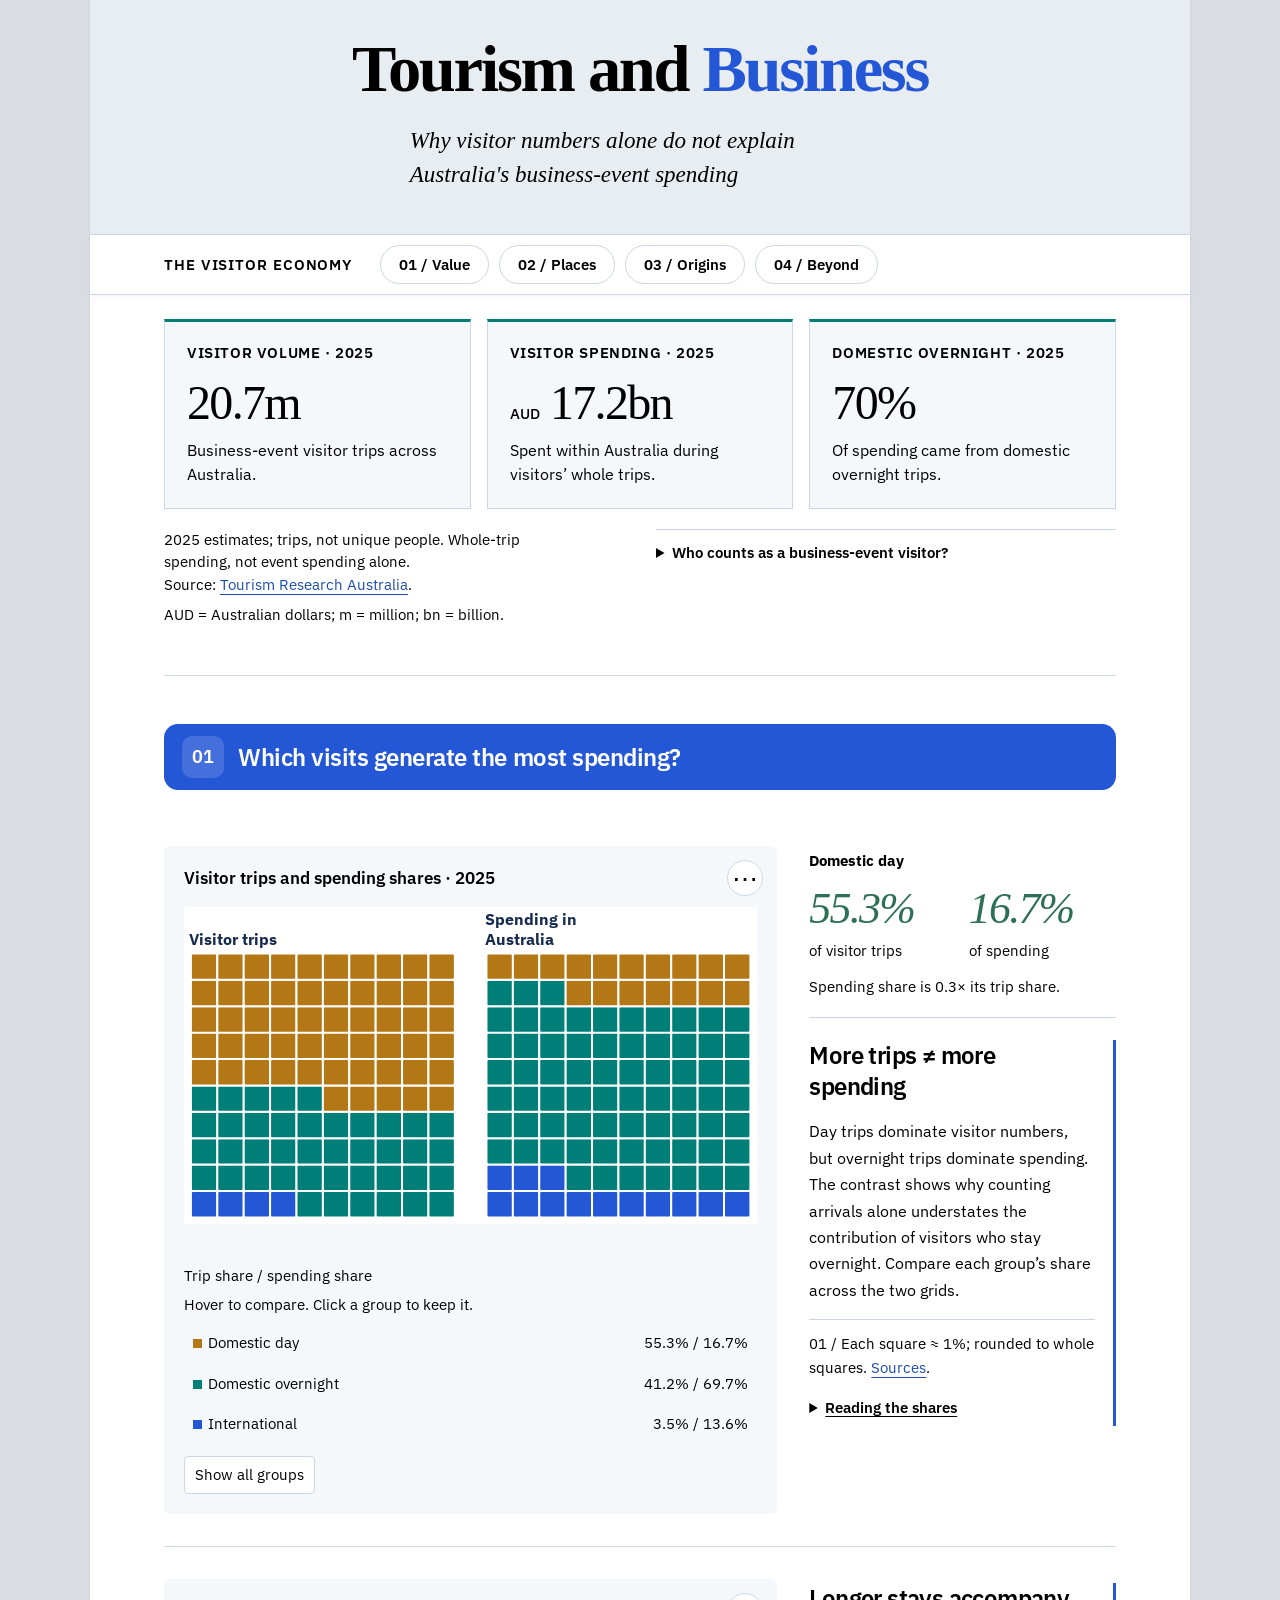
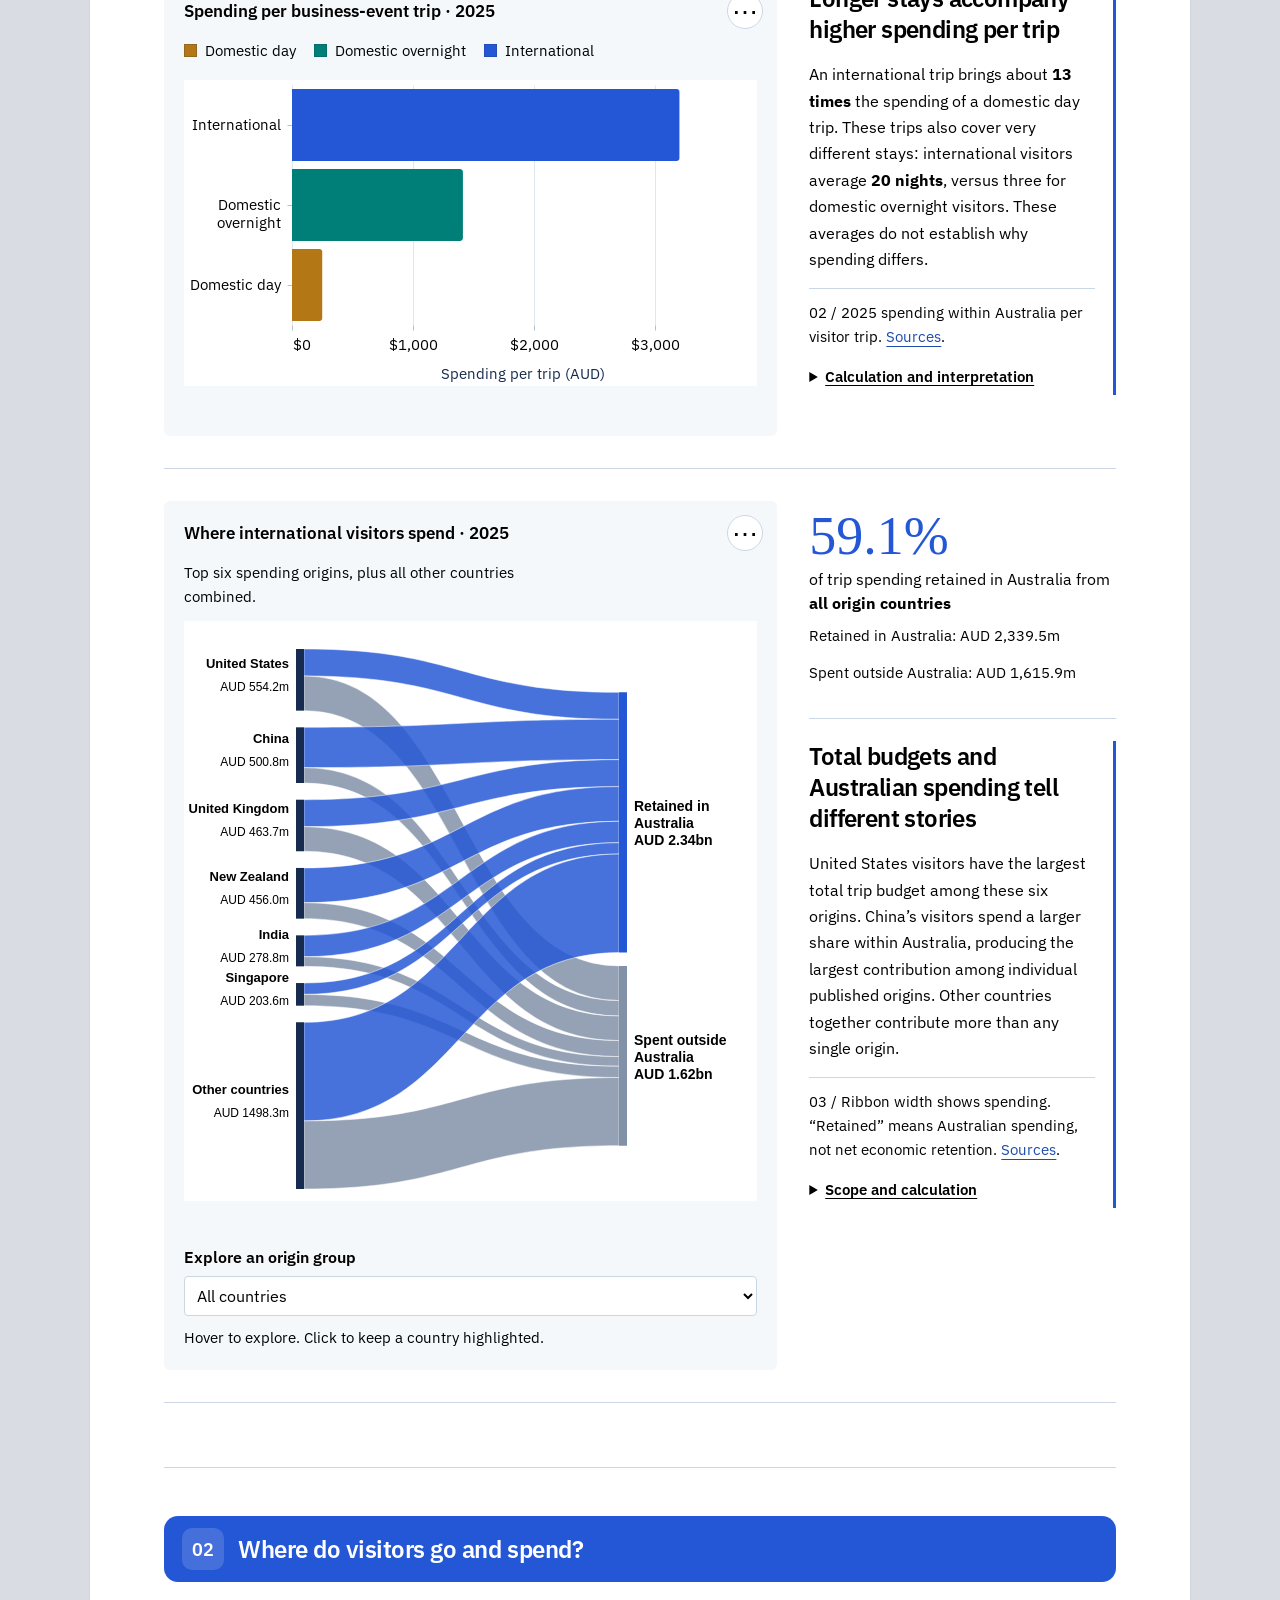
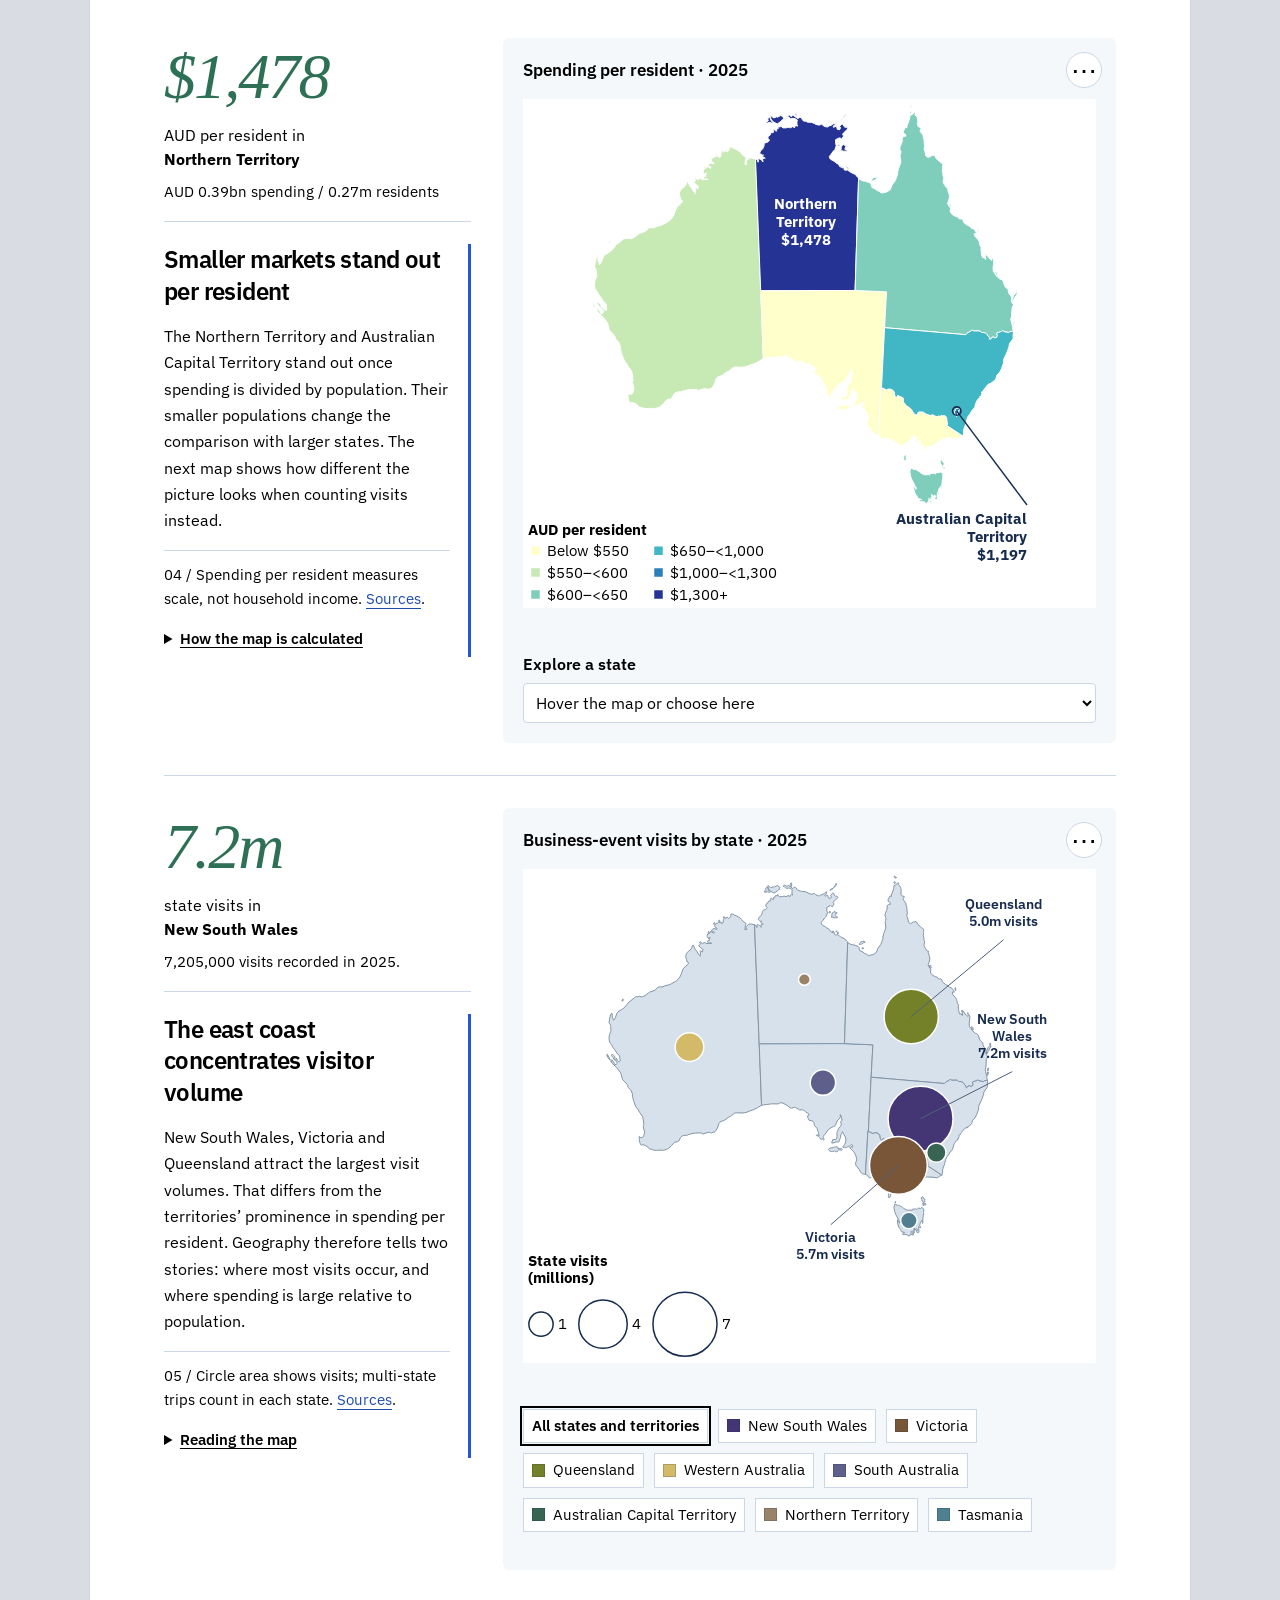
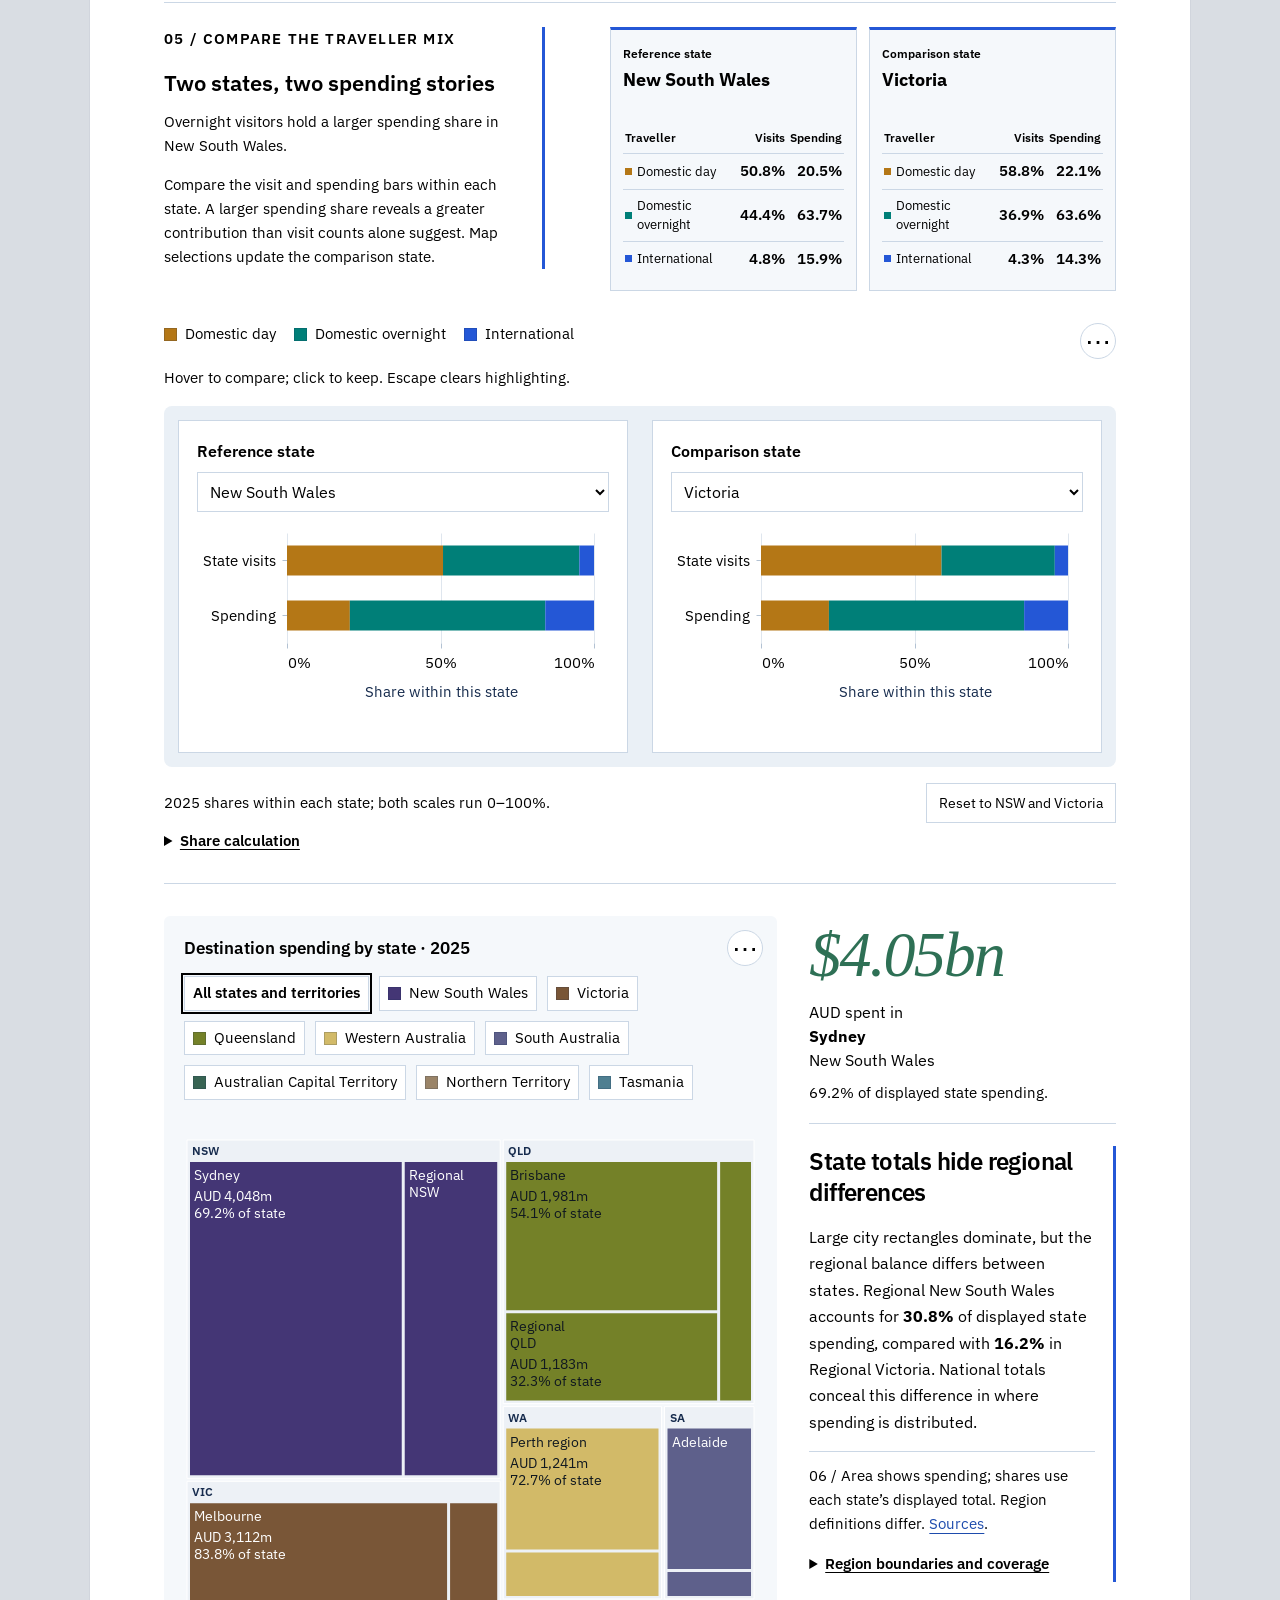
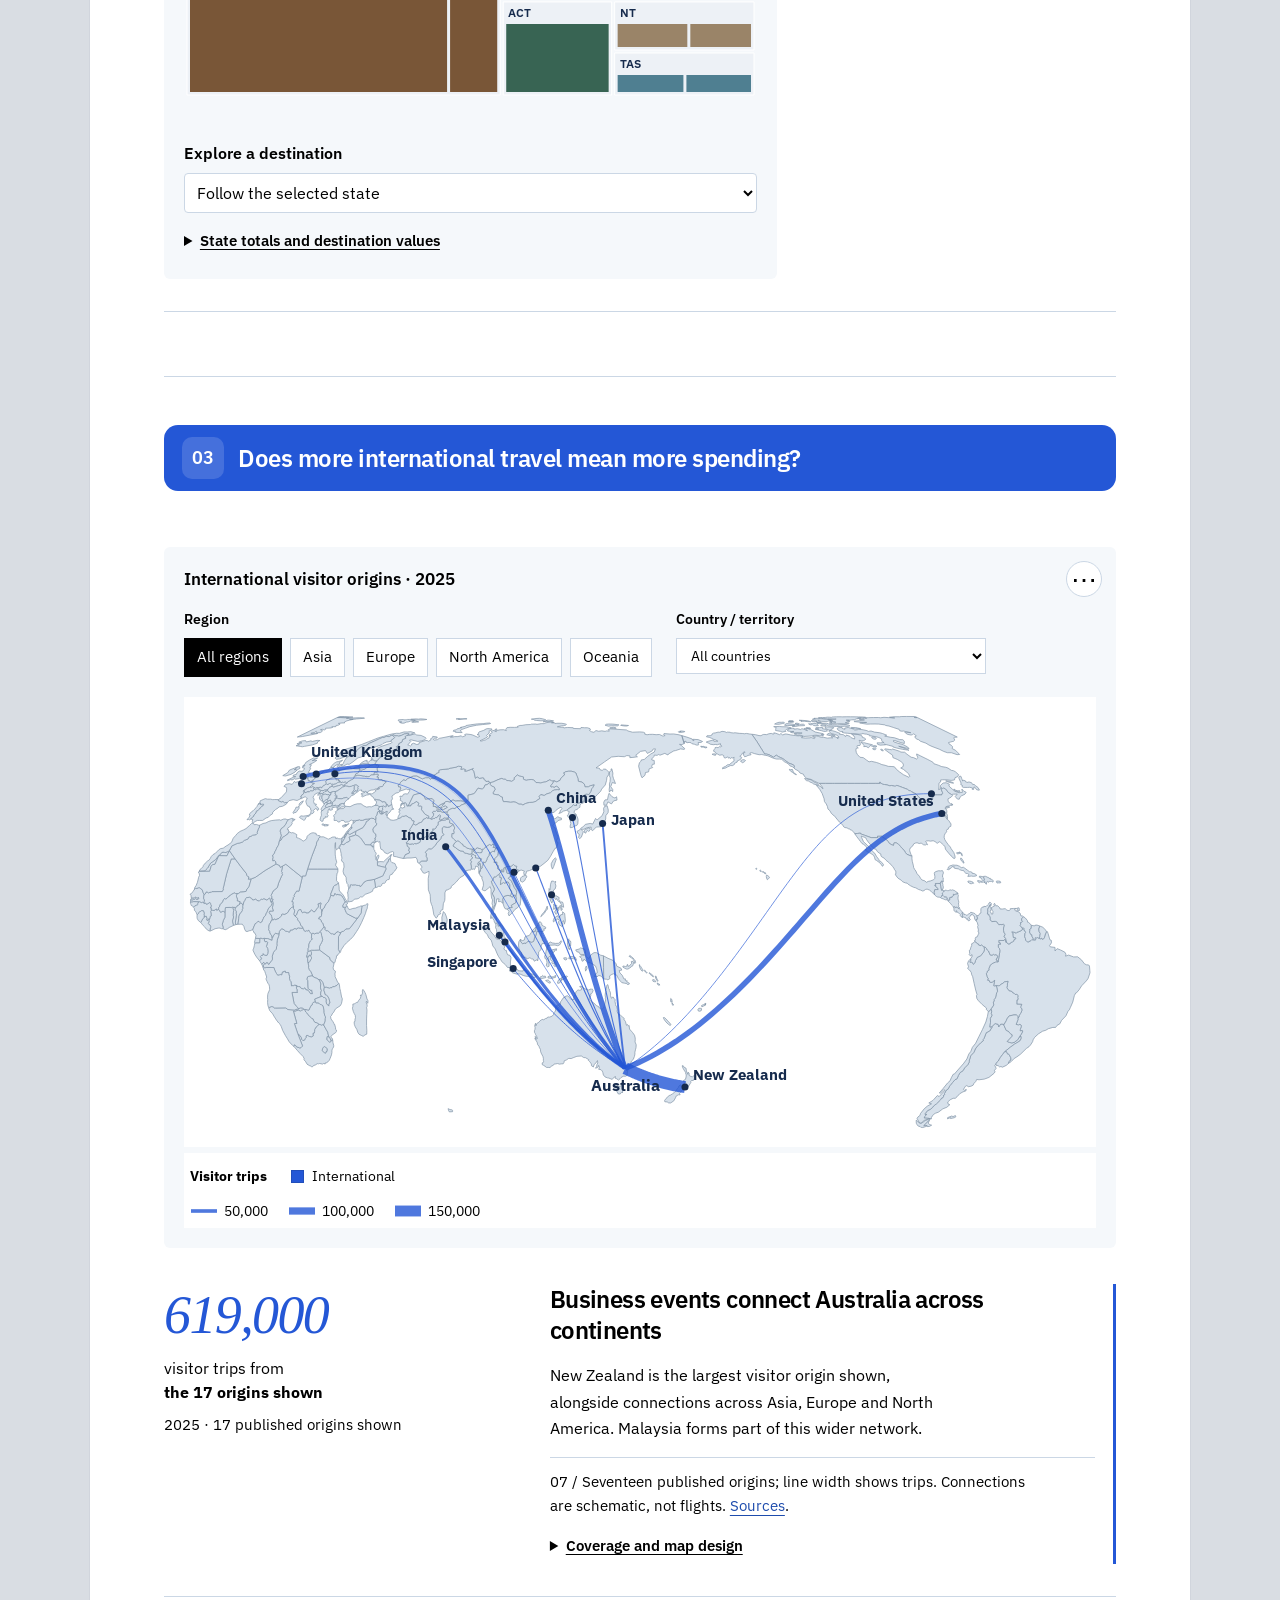
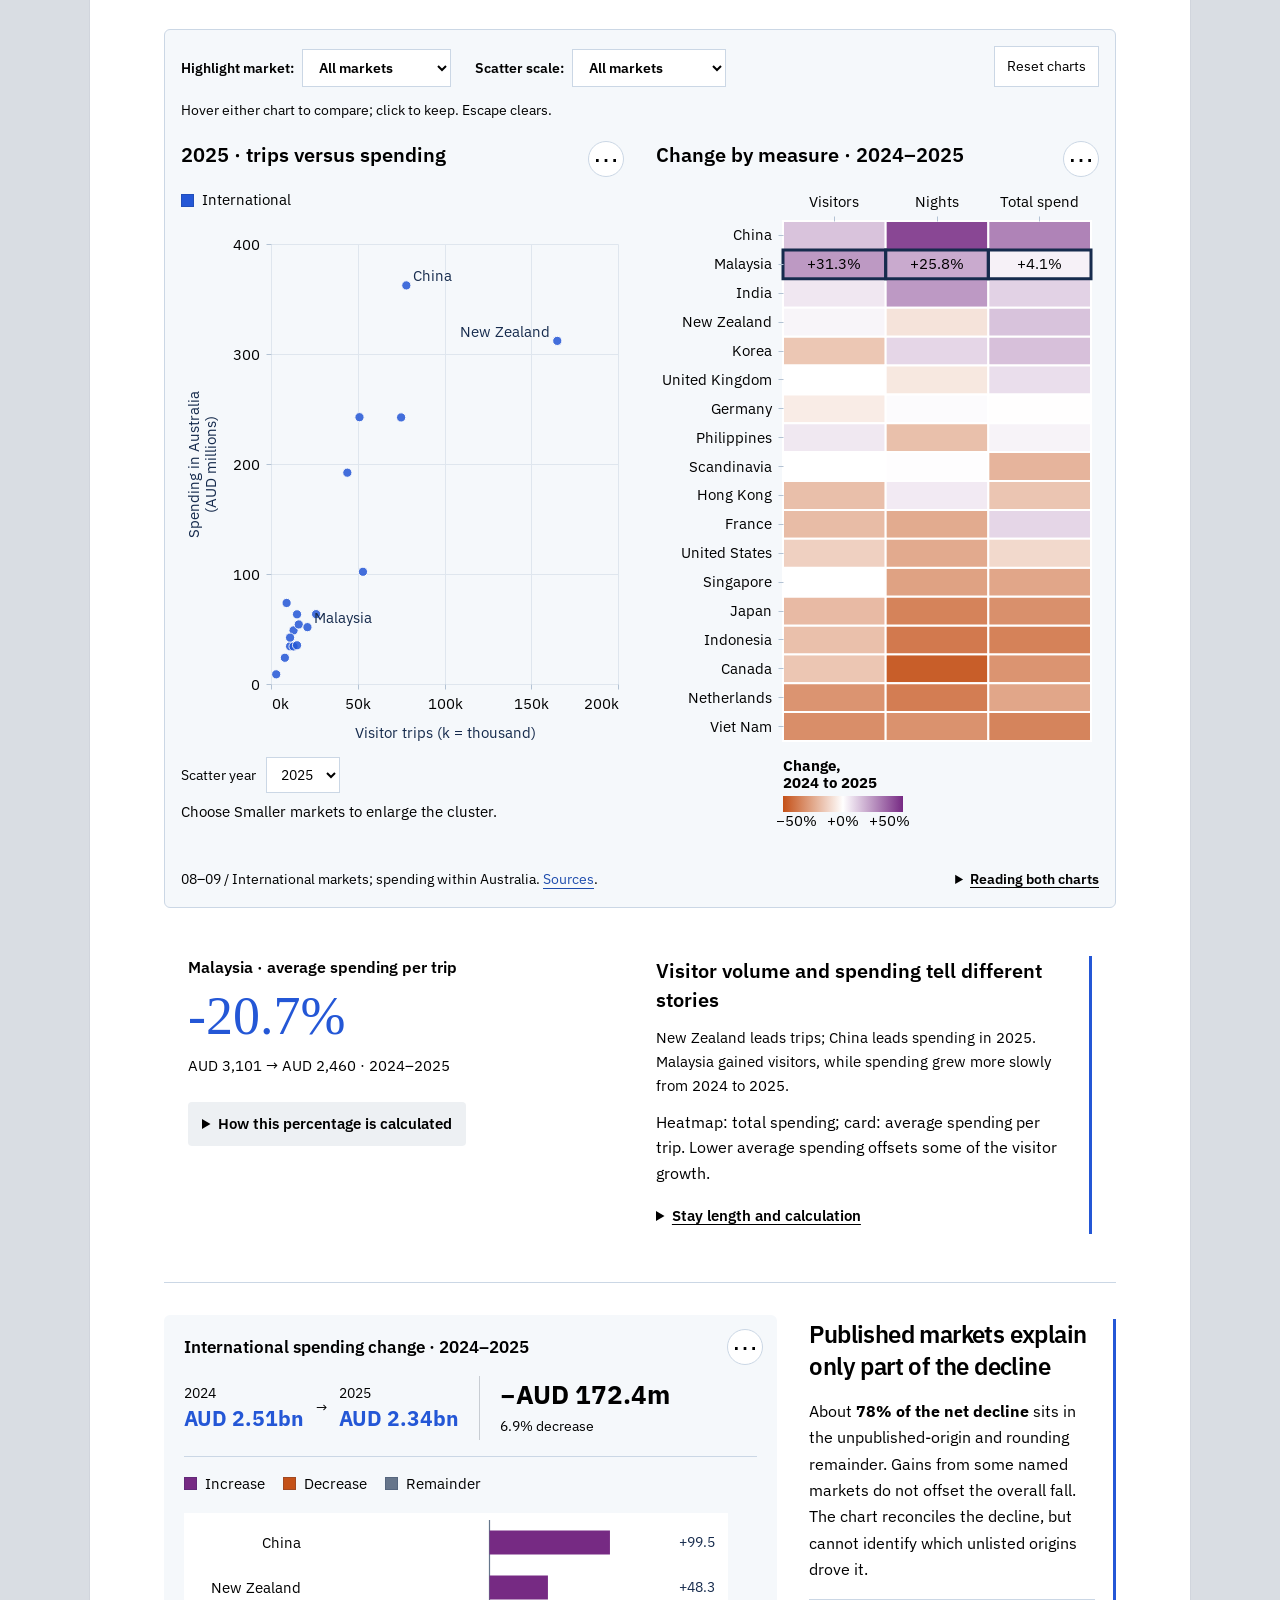
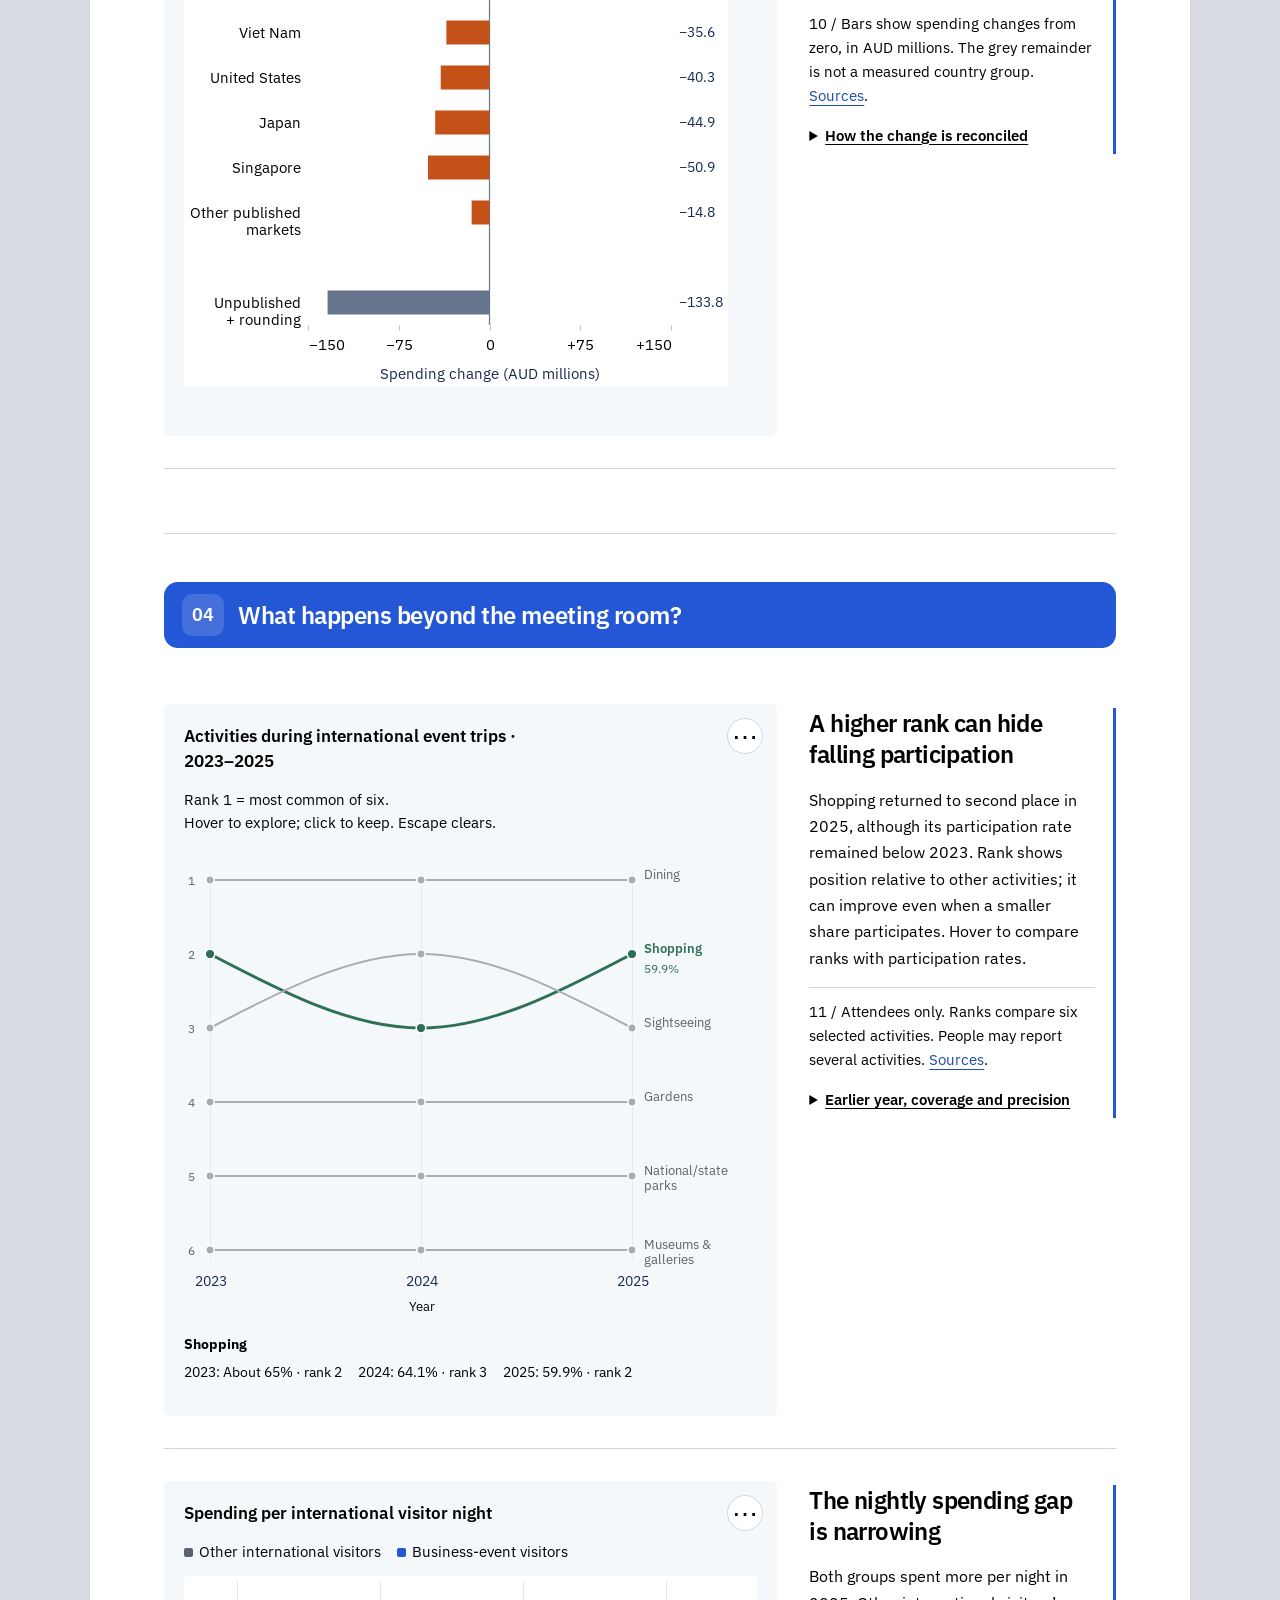
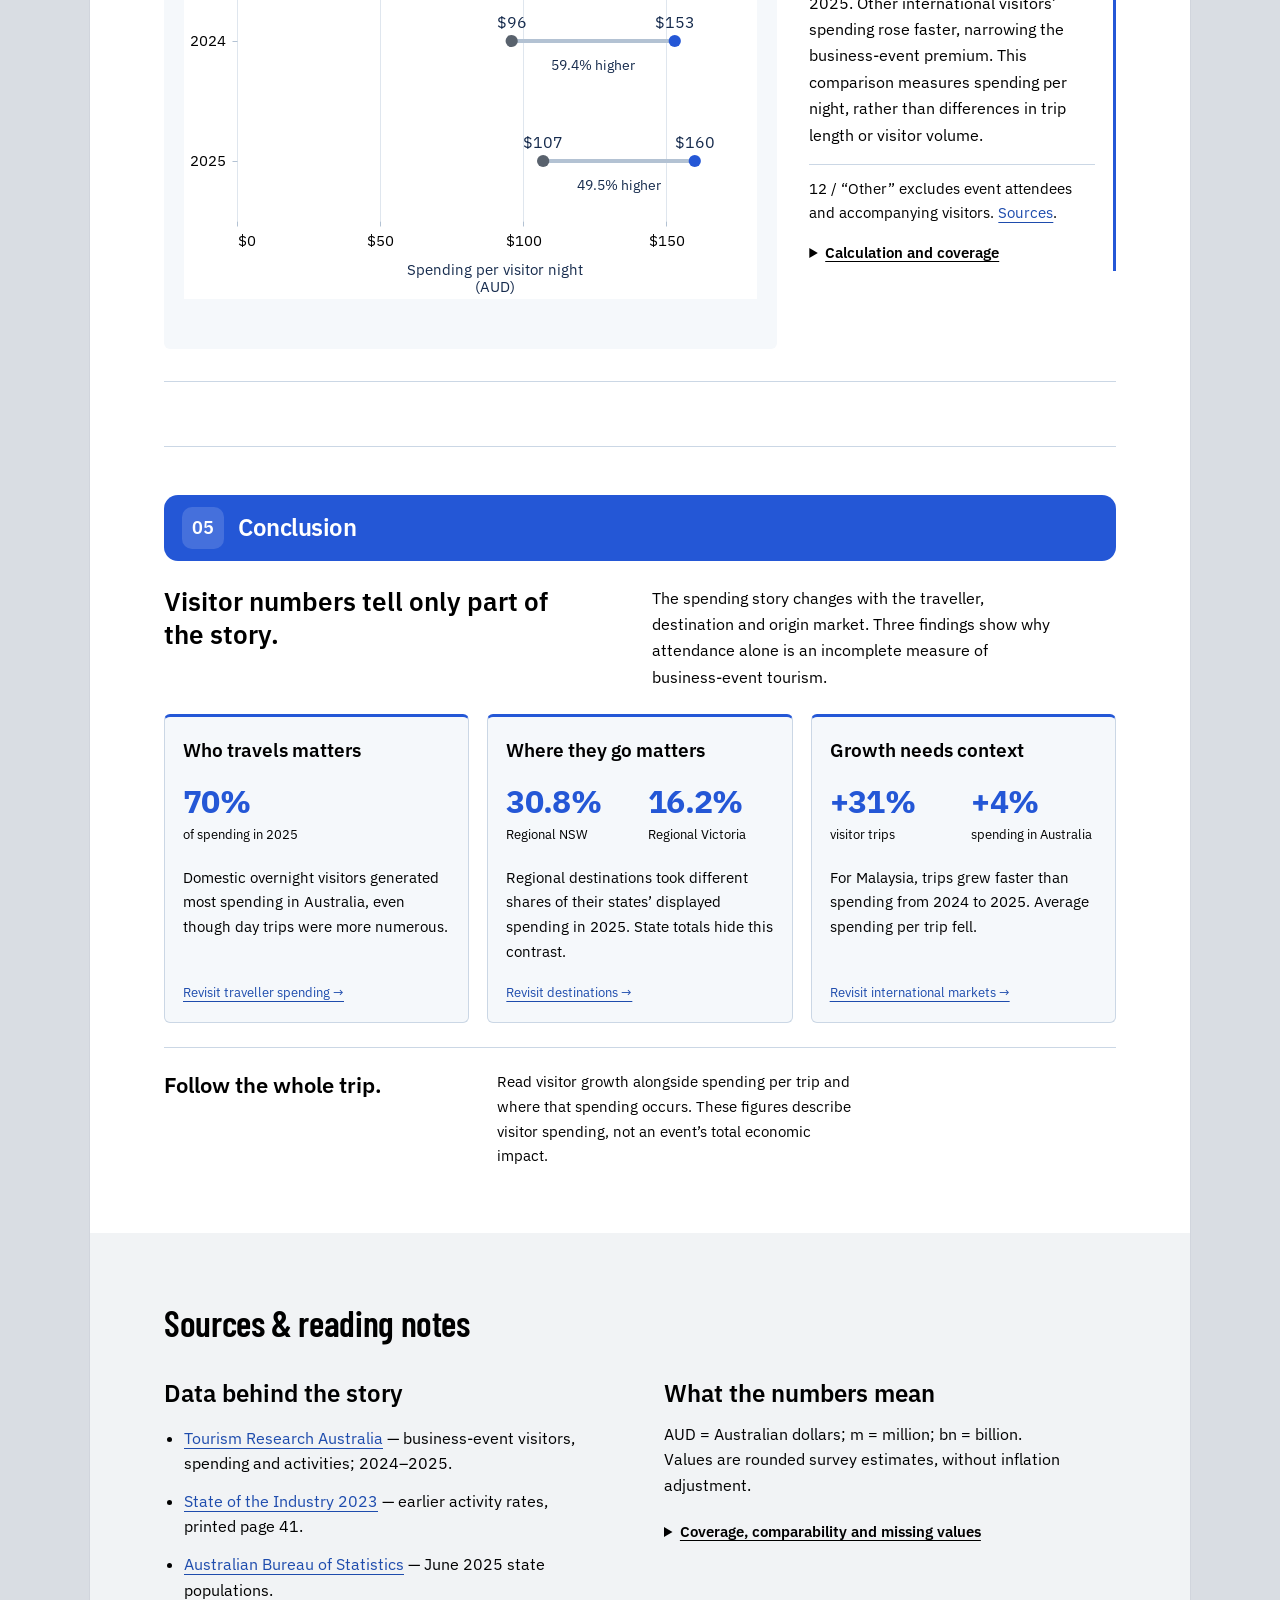
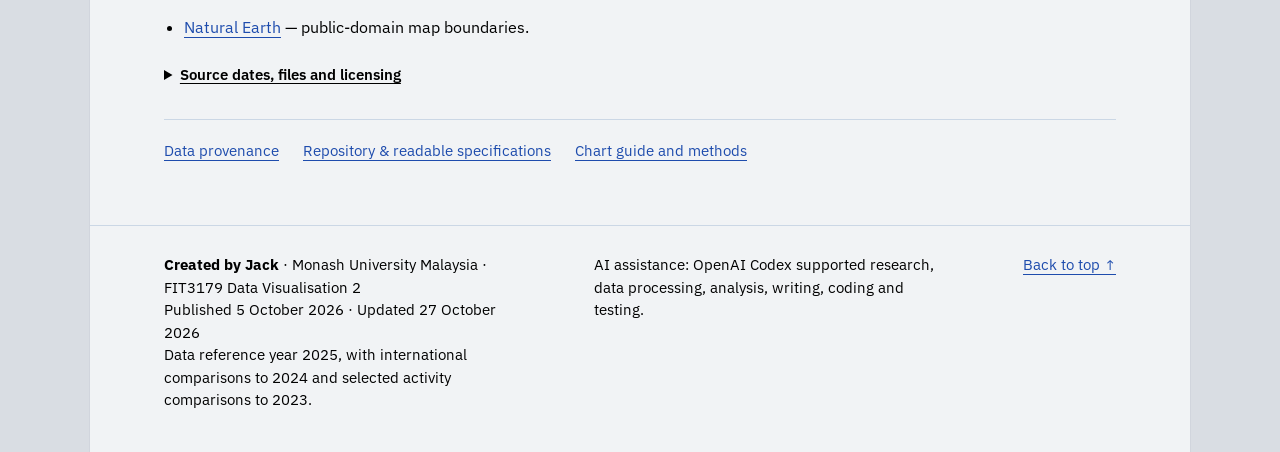
==== index.html @ d6cab416 "Strengthen conclusion with linked takeaway cards" ====
<!doctype html>
<!-- INTERVIEW: HTML supplies narrative and chart containers; app.js fills those containers with interactive SVG charts. -->
<html lang="en">
<head>
<meta charset="utf-8"><meta name="viewport" content="width=device-width,initial-scale=1">
<meta name="description" content="Where Australia's business-event visitors go, what they spend, and how international markets changed in 2025. An interactive data story using Tourism Research Australia and Australian Bureau of Statistics data.">
<title>Tourism and Business · Australia's business-event visitors</title>
<!-- INTERVIEW: CSS styles the page; chart marks and axes are configured separately in their Vega/Vega-Lite specifications. -->
<!-- Refresh the stylesheet version whenever its contents change, so cached CSS cannot mismatch new HTML. -->
<link rel="stylesheet" href="style.css?v=86ff889794f0"><link rel="icon" href="favicon.svg" type="image/svg+xml">
<!-- Refresh the app.js content hash whenever its code changes, especially when chart structures change. -->
<!-- INTERVIEW: Load Vega, Vega-Lite, Vega-Embed and then app.js in that order. defer waits until HTML parsing finishes before execution. -->
<script defer src="vendor/vega.min.js"></script><script defer src="vendor/vega-lite.min.js"></script><script defer src="vendor/vega-embed.min.js"></script><script defer src="app.js?v=302d70abd5c3"></script>
<script defer src="typography.js?v=54bcdddcdc6f"></script>
</head>
<body>
<a class="skip" href="#story">Skip to the story</a>
<!-- INTERVIEW: Navigation links scroll to sections on this one page; they do not swap major story sections. -->
<!-- INTERVIEW: Story sequence: visitor value, Australian destinations, international markets, then activity/per-night comparisons. -->
<main id="story">
<div class="hero-heading wrap" id="top">
 <div class="hero-title"><h1>Tourism and <em>Business</em></h1><p class="hero-subtitle">Why visitor numbers alone do not explain Australia's business-event spending</p></div>
</div>
<!-- This navigation belongs to the whole story, so it remains sticky beyond the opening. -->
<nav class="chapter-nav" aria-label="Story navigation"><a href="#top" class="wordmark" aria-label="The Visitor Economy — back to top">THE VISITOR ECONOMY</a><div class="chapter-links"><a href="#mix">01 / Value</a><a href="#places">02 / Places</a><a href="#origins">03 / Origins</a><a href="#beyond">04 / Beyond</a></div></nav>
<section class="opening wrap" aria-label="Business-event tourism at a glance">
 <!-- INTERVIEW: Three headline cards introduce scale and spending mix. Rounded from the 2025 national table. -->
 <div class="hero-stats" role="group" aria-label="Australian business-event tourism: key statistics for 2025">
  <div class="stat-card"><h2>Visitor volume · 2025</h2><p class="stat-value">20.7m</p><p class="stat-description">Business-event visitor trips across Australia.</p></div>
  <div class="stat-card"><h2>Visitor spending · 2025</h2><p class="stat-value"><span class="stat-currency">AUD</span> 17.2bn</p><p class="stat-description">Spent within Australia during visitors’ whole trips.</p></div>
  <div class="stat-card"><h2>Domestic overnight · 2025</h2><p class="stat-value">70%</p><p class="stat-description">Of spending came from domestic overnight trips.</p></div>
 </div>
 <div class="hero-context">
  <div class="stats-meta"><p>2025 estimates; trips, not unique people. Whole-trip spending, not event spending alone.<br>Source: <a href="#sources">Tourism Research Australia</a>.</p><p>AUD = Australian dollars; m = million; bn = billion.</p></div>
  <details class="hero-scope"><summary>Who counts as a business-event visitor?</summary><p>Attendees and accompanying visitors to meetings, conferences, conventions, exhibitions and other business events. Most local attendees are outside the tourism surveys.</p></details>
 </div>
</section>

<!-- INTERVIEW: Chapter 1: compare per-trip amounts and distinguish total trip spending from spending within Australia. -->
<section class="chapter wrap" id="mix">
 <div class="chapter-bar"><span class="chapter-no">01</span><h2>Which visits generate the most spending?</h2></div>
 <figure class="story-row">
 <div class="story-plot"><p class="plot-title">Visitor trips and spending shares · 2025</p><div id="chart01" class="chart" aria-label="Waffle charts comparing visitor-trip and spending shares"></div><div class="waffle-key"><p>Trip share / spending share</p><p class="waffle-hint">Hover to compare. Click a group to keep it.</p><button type="button" class="waffle-group" data-waffle-group="Domestic day" aria-pressed="false"><span><i class="day" aria-hidden="true"></i>Domestic day</span><strong>55.3% / 16.7%</strong></button><button type="button" class="waffle-group" data-waffle-group="Domestic overnight" aria-pressed="false"><span><i class="overnight" aria-hidden="true"></i>Domestic overnight</span><strong>41.2% / 69.7%</strong></button><button type="button" class="waffle-group" data-waffle-group="International" aria-pressed="false"><span><i class="international" aria-hidden="true"></i>International</span><strong>3.5% / 13.6%</strong></button></div><button type="button" id="reset-waffle" class="waffle-reset">Show all groups</button><div class="chart-tools" data-chart="01-waffle" data-table="national"></div></div>
 <figcaption class="story-note"><div id="waffle-feedback" class="map-stat-card waffle-stat-card" aria-live="polite" aria-atomic="true"><strong id="waffle-group-name">Domestic day</strong><div class="waffle-stat-values"><div><span id="waffle-trip-share">55.3%</span><span>of visitor trips</span></div><div><span id="waffle-spend-share">16.7%</span><span>of spending</span></div></div><p id="waffle-share-gap">Spending share is 0.3&#215; its trip share.</p></div><div class="story-explanation"><h3>More trips ≠ more spending</h3><p class="chart-intro">Day trips dominate visitor numbers, but overnight trips dominate spending. The contrast shows why counting arrivals alone understates the contribution of visitors who stay overnight. Compare each group’s share across the two grids.</p><div class="figure-method"><p>01 / Each square ≈ 1%; rounded to whole squares. <a href="#sources">Sources</a>.</p><details class="caption-detail"><summary>Reading the shares</summary><p>Both grids total 100 squares. Hover for exact shares. Spending covers the whole trip within Australia.</p></details></div></div></figcaption>
 </figure>
 <div class="story-series">
<!-- INTERVIEW: Figure 02: chart02 is the mount point for specification 02. The chart-tools data attributes select its data table and specification links. -->
 <figure class="story-row">
 <div class="story-plot"><p class="plot-title">Spending per business-event trip · 2025</p><div class="semantic-legend" data-legend="travellers" aria-label="Chart colour legend"></div><div id="chart02" class="chart"></div><div class="chart-tools" data-chart="02-spend-per-trip" data-table="national"></div></div>
 <figcaption class="story-note"><div class="story-explanation"><h3>Longer stays accompany higher spending per trip</h3><p class="chart-intro">An international trip brings about <strong>13 times</strong> the spending of a domestic day trip. These trips also cover very different stays: international visitors average <strong>20 nights</strong>, versus three for domestic overnight visitors. These averages do not establish why spending differs.</p><div class="figure-method"><p>02 / 2025 spending within Australia per visitor trip. <a href="#sources">Sources</a>.</p><details class="caption-detail"><summary>Calculation and interpretation</summary><p>Spending per trip = spending ÷ trips. Average stay = nights ÷ trips. These group averages do not establish that longer stays cause higher spending.</p></details></div></div></figcaption>
 </figure>
<!-- INTERVIEW: Figure 03: chart03 is the mount point for specification 03. The chart-tools data attributes select its data table and specification links. -->
 <figure class="story-row">
 <div class="story-plot"><p class="plot-title">Where international visitors spend · 2025</p><p class="origin-scope">Top six spending origins, plus all other countries combined.</p><div id="chart03" class="chart" aria-label="Sankey: six leading origins and other countries split spending between Australia and outside Australia"></div><div class="map-explorer"><label for="spending-origin">Explore an origin group</label><select id="spending-origin"><option value="">All countries</option></select></div><p class="origin-hint">Hover to explore. Click to keep a country highlighted.</p><div class="chart-tools" data-chart="03-origin-spending" data-table="origin-spending"></div></div>
 <figcaption class="story-note"><div class="map-stat-card origin-stat-card" aria-live="polite" aria-atomic="true"><span id="origin-spending-share">59.1%</span><p class="map-stat-caption">of trip spending retained in Australia from<br><strong id="origin-spending-name">all origin countries</strong></p><p id="origin-spending-inside">Retained in Australia: AUD 2,339.5m</p><p id="origin-spending-outside">Spent outside Australia: AUD 1,615.9m</p></div><div class="story-explanation"><h3>Total budgets and Australian spending tell different stories</h3><p class="chart-intro">United States visitors have the largest total trip budget among these six origins. China’s visitors spend a larger share within Australia, producing the largest contribution among individual published origins. Other countries together contribute more than any single origin.</p><div class="figure-method"><p>03 / Ribbon width shows spending. “Retained” means Australian spending, not net economic retention. <a href="#sources">Sources</a>.</p><details class="caption-detail"><summary>Scope and calculation</summary><p>Ribbon thickness represents spending in AUD. Totals cover all international origins. “Other countries” equals the national total minus these six. It includes other published markets, unlisted origins and rounding. Spending outside Australia = total trip spending minus Australian spending.</p></details></div></div></figcaption>
 </figure>
 </div>
</section>
<section class="band" id="places"><div class="chapter wrap">
 <div class="chapter-bar"><span class="chapter-no">02</span><h2>Where do visitors go and spend?</h2></div>
 <div class="story-series">
<!-- INTERVIEW: Figure 04: chart04 is the mount point for specification 04. The chart-tools data attributes select its data table and specification links. -->
 <figure class="story-row story-row--map">
 <div class="story-plot"><p class="plot-title">Spending per resident · 2025</p><div id="chart04" class="chart"></div><div class="map-explorer"><label for="spending-state">Explore a state</label><select id="spending-state"><option value="">Hover the map or choose here</option></select></div><div class="chart-tools" data-chart="04-choropleth" data-table="states"></div></div>
 <figcaption class="story-note"><div id="spending-feedback" class="map-stat-card" aria-live="polite" aria-atomic="true"><span id="spending-state-rate">$1,478</span><p class="map-stat-caption">AUD per resident in<br><strong id="spending-state-name">Northern Territory</strong></p><p id="spending-state-detail">AUD 0.39bn spending / 0.27m residents</p></div><div class="story-explanation"><h3>Smaller markets stand out per resident</h3><p class="chart-intro">The Northern Territory and Australian Capital Territory stand out once spending is divided by population. Their smaller populations change the comparison with larger states. The next map shows how different the picture looks when counting visits instead.</p><div class="figure-method"><p>04 / Spending per resident measures scale, not household income. <a href="#sources">Sources</a>.</p><details class="caption-detail"><summary>How the map is calculated</summary><p>State spending is divided by the number of residents. The equal-area projection preserves relative geographic areas. Colour bands use unequal ranges to reveal state differences. Breaks are AUD 550, 600, 650, 1,000 and 1,300. Each band includes its lower bound, excluding its upper bound. Outlines identify the hovered or chosen state.</p></details></div></div></figcaption>
 </figure>
<!-- INTERVIEW: Figure 05: chart05 is the mount point for specification 05. The chart-tools data attributes select its data table and specification links. -->
 <figure class="story-row story-row--map">
 <div class="story-plot"><p class="plot-title">Business-event visits by state · 2025</p><div id="chart05" class="chart"></div><div class="semantic-legend" data-legend="states" aria-label="Chart colour legend"></div><div class="chart-tools" data-chart="05-symbol-map" data-table="states"></div></div>
 <figcaption class="story-note"><div id="visits-feedback" class="map-stat-card" aria-live="polite" aria-atomic="true"><span id="visits-state-value">7.2m</span><p class="map-stat-caption">state visits in<br><strong id="visits-state-name">New South Wales</strong></p><p id="visits-state-detail">7,205,000 visits recorded in 2025.</p></div><div class="story-explanation"><h3>The east coast concentrates visitor volume</h3><p class="chart-intro">New South Wales, Victoria and Queensland attract the largest visit volumes. That differs from the territories’ prominence in spending per resident. Geography therefore tells two stories: where most visits occur, and where spending is large relative to population.</p><div class="figure-method"><p>05 / Circle area shows visits; multi-state trips count in each state. <a href="#sources">Sources</a>.</p><details class="caption-detail"><summary>Reading the map</summary><p>Counts are 2025 state visits, not unique national trips. Select a state to link the map and destination treemap. Colours identify states. The equal-area projection preserves relative geographic areas.</p></details></div></div></figcaption>
 </figure>
 </div>
<aside class="state-mix-panel" aria-labelledby="state-mix-title">
 <div class="story-explanation"><p class="eyebrow">05 / Compare the traveller mix</p><h3 id="state-mix-title">Two states, two spending stories</h3><p id="state-mix-summary" aria-live="polite"></p><p id="state-mix-context" class="control-hint">Choose two states to compare their visit and spending shares.</p></div>
 <div class="state-share-cards" role="group" aria-label="Selected states: visit and spending shares" aria-live="polite"><article id="state-reference-values" class="state-share-card"></article><article id="state-mix-values" class="state-share-card"></article></div>
 <div class="state-mix-content"><div class="semantic-legend" data-legend="travellers" aria-label="Traveller colours"></div>
  <p class="control-hint mix-feedback-hint">Hover to compare; click to keep. Escape clears highlighting.</p>
  <div class="state-mix-pair">
   <div class="mix-card"><label for="reference-state">Reference state</label><select id="reference-state"></select><div id="state-reference-chart" class="chart" aria-label="Reference state visitor and spending shares"></div></div>
   <div class="mix-card"><label for="comparison-state">Comparison state</label><select id="comparison-state"></select><div id="state-mix-chart" class="chart" aria-label="Comparison state visitor and spending shares"></div></div>
  </div>
  <div class="state-mix-footer"><div class="state-mix-notes"><p class="comparison-note">2025 shares within each state; both scales run 0–100%.</p><details class="caption-detail"><summary>Share calculation</summary><p>Each bar totals its three published traveller groups. Component rounding can differ from separate state totals. These are within-state shares, not shares of Australia. <a href="#sources">Sources</a>.</p></details></div><button id="reset-state-comparison" type="button">Reset to NSW and Victoria</button></div><div class="chart-tools" data-chart="state-mix" data-table="state-mix"></div>
 </div>
</aside>
<!-- INTERVIEW: Figure 06: chart06 is the mount point for specification 06. The chart-tools data attributes select its data table and specification links. -->
 <figure class="story-row">
 <div class="story-plot"><p class="plot-title">Destination spending by state · 2025</p><div class="semantic-legend" data-legend="states" aria-label="Chart colour legend"></div><div id="chart06" class="chart"></div><div class="map-explorer"><label for="destination-choice">Explore a destination</label><select id="destination-choice"><option value="">Follow the selected state</option></select></div><details class="caption-detail state-detail-disclosure"><summary>State totals and destination values</summary><div id="state-detail" class="state-detail" aria-live="polite"><p>Select a state to see its destination values.</p></div></details><div class="chart-tools" data-chart="06-treemap" data-table="regions"></div></div>
 <figcaption class="story-note"><div id="destination-feedback" class="map-stat-card" aria-live="polite" aria-atomic="true"><span id="destination-value">$4.05bn</span><p class="map-stat-caption">AUD spent in<br><strong id="destination-name">Sydney</strong><br><span id="destination-state">New South Wales</span></p><p id="destination-share">69.2% of displayed state spending.</p></div><div class="story-explanation"><h3>State totals hide regional differences</h3><p class="chart-intro">Large city rectangles dominate, but the regional balance differs between states. Regional New South Wales accounts for <strong>30.8%</strong> of displayed state spending, compared with <strong>16.2%</strong> in Regional Victoria. National totals conceal this difference in where spending is distributed.</p><div class="figure-method"><p>06 / Area shows spending; shares use each state’s displayed total. Region definitions differ. <a href="#sources">Sources</a>.</p><details class="caption-detail"><summary>Region boundaries and coverage</summary><p>Percentages are rounded independently and may not add to exactly 100%. Region definitions differ, so this is not a uniform city-versus-rural comparison. Gold Coast and Perth follow the source’s region boundaries; the Australian Capital Territory is shown as a whole. See <a href="#region-method">regional coverage notes</a> for omitted unknown spending and rounding differences.</p></details></div></div></figcaption>
 </figure>
</div></section>
<section class="chapter wrap" id="origins">
 <div class="chapter-bar"><span class="chapter-no">03</span><h2>Does more international travel mean more spending?</h2></div>
<!-- INTERVIEW: Figure 07: chart07 is the mount point for specification 07. The chart-tools data attributes select its data table and specification links. -->
 <figure class="story-row story-row--map story-row--origins">
 <div class="story-plot"><p class="plot-title">International visitor origins · 2025</p><div class="origin-map-controls"><div><span class="origin-control-label" id="origin-region-label">Region</span><div id="origin-key" class="origin-key" role="group" aria-labelledby="origin-region-label"></div></div><div class="origin-country-control"><label for="origin-country">Country / territory</label><select id="origin-country"><option value="All origins">All countries</option></select></div></div><div id="chart07" class="chart" aria-label="Flow map of 17 international visitor origins"></div><div class="origin-map-legend" role="group" aria-label="Map legend"><div class="origin-map-legend-heading"><strong>Visitor trips</strong><div class="semantic-legend" data-legend="international" aria-label="Chart colour legend"></div></div><div id="origin-width-key" class="origin-width-key" aria-label="Line width represents visitor trips"></div></div><div class="chart-tools" data-chart="07-flow-map" data-table="origins"></div></div>
 <figcaption class="story-note"><div class="map-stat-card origin-map-card" aria-live="polite" aria-atomic="true"><span id="origin-map-value">619,000</span><p class="map-stat-caption">visitor trips from<br><strong id="origin-map-name">the 17 origins shown</strong></p><p id="origin-map-detail">2025 · 17 published origins shown</p></div><div class="story-explanation"><h3>Business events connect Australia across continents</h3><p class="chart-intro">New Zealand is the largest visitor origin shown, alongside connections across Asia, Europe and North America. Malaysia forms part of this wider network.</p><div class="figure-method"><p>07 / Seventeen published origins; line width shows trips. Connections are schematic, not flights. <a href="#sources">Sources</a>.</p><details class="caption-detail"><summary>Coverage and map design</summary><p>These origins account for about 85% of international trips in 2025. Region filters show matching origins; the dropdown selects one. Card percentages use the selected region’s displayed trips. All regions uses the 17 displayed origins. Scandinavia is a grouped market without one country location. Map values are rounded visitor-trip estimates. Lines join representative cities to Canberra, not airports. Blue represents international visitors. The Pacific-centred equal-area projection keeps the region in view.</p></details></div></div></figcaption>
 </figure>
<section class="market-pair" aria-label="Compare international visitor markets">
 <div class="market-chart-panel">
 <div class="market-shared-controls" role="group" aria-label="Shared market chart controls">
  <label for="market-country">Highlight market:<select id="market-country"><option>All markets</option></select></label>
  <label for="market-scale">Scatter scale:<select id="market-scale"><option>All markets</option><option>Smaller markets</option></select></label>
  <button id="reset-market" type="button">Reset charts</button>
 </div>
 <p class="market-interaction-hint">Hover either chart to compare; click to keep. Escape clears.</p>
 <div class="two-col markets-row">
  <figure><h3 id="market-heading">2025 · trips versus spending</h3><div class="chart market-view"><div class="semantic-legend" data-legend="international" aria-label="Chart colour legend"></div><div id="chart08" class="chart"></div><div class="market-year-control"><label for="market-year">Scatter year<select id="market-year"><option value="2024">2024</option><option value="2025" selected>2025</option></select></label></div><p id="market-scale-note" class="control-hint" aria-live="polite"></p><aside id="market-overview-panel" class="market-overview-panel" hidden aria-labelledby="market-overview-heading"><h4 id="market-overview-heading">All markets · context for the detail</h4><div id="market-overview-chart" class="chart" aria-label="All markets with the smaller-market detail area outlined"></div><p>Dashed box = enlarged area; all markets remain visible.</p></aside></div><div class="chart-tools" data-chart="08-market-scatter" data-table="markets"></div></figure>
  <figure><h3>Change by measure · 2024–2025</h3><div id="chart09" class="chart"></div><div class="chart-tools" data-chart="09-change-heatmap" data-table="changes"></div></figure>
 </div>
 <div class="market-pair-methods"><p>08–09 / International markets; spending within Australia. <a href="#sources">Sources</a>.</p><details class="caption-detail"><summary>Reading both charts</summary><p>The scatterplot shows the selected year. Higher points indicate greater spending for similar trip volumes. Year and scale controls affect only the scatterplot. The heatmap compares 2024–2025 throughout: purple indicates increases; orange indicates decreases.</p><p>Hovering or selecting a market links both views. Smaller markets enlarges the cluster with an overview for context. Axes stay fixed across years within each scale. Small changes may reflect survey variability. Spending is not inflation-adjusted. Heatmap rows follow average change across three measures, not overall performance.</p></details></div>
 </div>
 <aside class="market-insight"><div class="market-rate-card" aria-live="polite"><h3 id="market-insight-title">Malaysia · average spending per trip</h3><p id="market-rate-change" class="rate-change"></p><p id="market-rate-values"></p><details class="caption-detail market-calculation"><summary>How this percentage is calculated</summary><div aria-labelledby="comparison-title"><h4 id="comparison-title">Malaysia · 2024 and 2025</h4><p id="comparison-context"></p><p><strong>Average spending per trip</strong><br>Total spending in Australia ÷ visitor trips.</p><p id="calculation-2024"></p><p id="calculation-2025"></p><p><strong>Percentage change</strong><br>(2025 average ÷ 2024 average − 1) × 100</p><p id="calculation-change"></p><p class="calculation-note">Published survey estimates; averages shown to two decimals.<br>Percentage calculated before rounding those averages.</p></div></details></div><div class="story-explanation"><h3>Visitor volume and spending tell different stories</h3><p id="market-summary" aria-live="polite"></p><p id="market-insight" aria-live="polite"></p><details class="caption-detail"><summary>Stay length and calculation</summary><p id="market-rate-detail"></p></details></div></aside>
</section>
<!-- INTERVIEW: Figure 10: chart10 is the mount point for specification 10. The chart-tools data attributes select its data table and specification links. -->
 <figure class="story-row">
 <div class="story-plot"><p class="plot-title">International spending change · 2024–2025</p><div class="spending-change-summary" aria-label="National international visitor spending in Australia"><div class="spending-total-pair"><span>2024 <strong id="spending-before">AUD 2.51bn</strong></span><span aria-hidden="true">→</span><span>2025 <strong id="spending-after">AUD 2.34bn</strong></span></div><p><strong id="spending-net">−AUD 172.4m</strong><span id="spending-net-rate">6.9% decrease</span></p></div><div class="semantic-legend" data-legend="spending-change" aria-label="Chart colour legend"></div><div id="chart10" class="chart"></div><div class="chart-tools" data-chart="10-spending-change" data-table="waterfall"></div></div>
 <figcaption class="story-note"><div class="story-explanation"><h3>Published markets explain only part of the decline</h3><p class="chart-intro">About <strong>78% of the net decline</strong> sits in the unpublished-origin and rounding remainder. Gains from some named markets do not offset the overall fall. The chart reconciles the decline, but cannot identify which unlisted origins drove it.</p><div class="figure-method"><p>10 / Bars show spending changes from zero, in AUD millions. The grey remainder is not a measured country group. <a href="#sources">Sources</a>.</p><details class="caption-detail"><summary>How the change is reconciled</summary><p>National totals appear above the chart. Positive bars extend right; negative bars extend left. The gap separates the unpublished-origin and rounding remainder from published-market changes. The six largest published market changes appear separately. “Other published markets” combines the remaining 12.</p><p>“Unpublished + rounding” is the national change minus all 18 published-market changes. Contributions reconcile the totals; they do not explain causes.</p></details></div></div></figcaption>
 </figure>
</section>
<section class="band" id="beyond"><div class="chapter wrap">
 <div class="chapter-bar"><span class="chapter-no">04</span><h2>What happens beyond the meeting room?</h2></div>
 <div class="story-series">
<!-- INTERVIEW: Figure 11: chart11 is the mount point for specification 11. The chart-tools data attributes select its data table and specification links. -->
 <figure class="story-row story-row--bump">
 <div class="story-plot"><p class="plot-title">Activities during international event trips · 2023–2025</p><p class="control-hint">Rank 1 = most common of six.<br>Hover to explore; click to keep. Escape clears.</p><div id="chart11" class="chart" tabindex="0" aria-label="Activity ranks. Use arrow keys to select; Escape clears."></div><div id="activity-feedback" class="activity-feedback" aria-live="polite"></div><div class="chart-tools" data-chart="11-activity-bump" data-table="activities"></div></div>
 <figcaption class="story-note"><div class="story-explanation"><h3>A higher rank can hide falling participation</h3><p class="chart-intro">Shopping returned to second place in 2025, although its participation rate remained below 2023. Rank shows position relative to other activities; it can improve even when a smaller share participates. Hover to compare ranks with participation rates.</p><div class="figure-method"><p>11 / Attendees only. Ranks compare six selected activities. People may report several activities. <a href="#sources">Sources</a>.</p><details class="caption-detail"><summary>Earlier year, coverage and precision</summary><p>Annual groups are compared, not the same people. Activities do not establish event effects or timing.</p><p>2023 comes from TRA’s <a href="https://www.tra.gov.au/content/dam/austrade-assets/global/wip/tra/documents/soti/tra-state-of-the-industry-2023.pdf#page=43">State of the Industry 2023, printed page 41</a> and is published as whole percentages. The 2024–2025 values come from the business-events dashboard. Short labels map eating out to Dining, botanical/public gardens to Gardens, and museums/art galleries to Museums &amp; galleries. The 2023 report gives national parks; the dashboard labels this national/state parks. These published estimates may reflect different revisions. Beach visits are omitted because the report does not supply a 2023 rate. People may choose several activities, so percentages do not sum to 100%.</p></details></div></div></figcaption>
 </figure>
<!-- INTERVIEW: Figure 12: chart12 is the mount point for specification 12. The chart-tools data attributes select its data table and specification links. -->
 <figure class="story-row">
 <div class="story-plot"><p class="plot-title">Spending per international visitor night</p><div class="legend"><span><i class="other"></i>Other international visitors</span><span><i class="international"></i>Business-event visitors</span></div><div id="chart12" class="chart"></div><div class="chart-tools" data-chart="12-per-night" data-table="per-night"></div></div>
 <figcaption class="story-note"><div class="story-explanation"><h3>The nightly spending gap is narrowing</h3><p class="chart-intro">Both groups spent more per night in 2025. Other international visitors’ spending rose faster, narrowing the business-event premium. This comparison measures spending per night, rather than differences in trip length or visitor volume.</p><div class="figure-method"><p>12 / “Other” excludes event attendees and accompanying visitors. <a href="#sources">Sources</a>.</p><details class="caption-detail"><summary>Calculation and coverage</summary><p>Positions show spending per night in AUD. Published estimates are rounded. Premium = event visitors ÷ other visitors − 1. These group averages do not isolate an event’s effect.</p></details></div></div></figcaption>
 </figure>
 </div>
</div></section>
<section class="chapter wrap" id="conclusion" aria-labelledby="conclusion-title">
 <div class="chapter-bar"><span class="chapter-no">05</span><h2 id="conclusion-title">Conclusion</h2></div>
 <div class="conclusion-opening"><h3>Visitor numbers tell only part of the story.</h3><p>The spending story changes with the traveller, destination and origin market. Three findings show why attendance alone is an incomplete measure of business-event tourism.</p></div>
 <div class="conclusion-cards">
  <article class="conclusion-card"><h3>Who travels matters</h3><div class="conclusion-metrics"><div><strong>70%</strong><span>of spending in 2025</span></div></div><p>Domestic overnight visitors generated most spending in Australia, even though day trips were more numerous.</p><a href="#mix">Revisit traveller spending →</a></article>
  <article class="conclusion-card"><h3>Where they go matters</h3><div class="conclusion-metrics"><div><strong>30.8%</strong><span>Regional NSW</span></div><div><strong>16.2%</strong><span>Regional Victoria</span></div></div><p>Regional destinations took different shares of their states’ displayed spending in 2025. State totals hide this contrast.</p><a href="#places">Revisit destinations →</a></article>
  <article class="conclusion-card"><h3>Growth needs context</h3><div class="conclusion-metrics"><div><strong>+31%</strong><span>visitor trips</span></div><div><strong>+4%</strong><span>spending in Australia</span></div></div><p>For Malaysia, trips grew faster than spending from 2024 to 2025. Average spending per trip fell.</p><a href="#origins">Revisit international markets →</a></article>
 </div>
 <div class="conclusion-takeaway"><h3>Follow the whole trip.</h3><p>Read visitor growth alongside spending per trip and where that spending occurs. These figures describe visitor spending, not an event’s total economic impact.</p></div>
</section>
<section class="wrap methods" id="sources"><h2>Sources &amp; reading notes</h2><div class="two-col"><div><h3>Data behind the story</h3><ul><li><a href="https://www.tra.gov.au/en/tourism-statistics/business-events-data">Tourism Research Australia</a> — business-event visitors, spending and activities; 2024–2025.</li><li><a href="https://www.tra.gov.au/content/dam/austrade-assets/global/wip/tra/documents/soti/tra-state-of-the-industry-2023.pdf#page=43">State of the Industry 2023</a> — earlier activity rates, printed page 41.</li><li><a href="https://www.abs.gov.au/statistics/people/population/national-state-and-territory-population/mar-2026">Australian Bureau of Statistics</a> — June 2025 state populations.</li><li><a href="https://www.naturalearthdata.com/">Natural Earth</a> — public-domain map boundaries.</li></ul><details class="caption-detail"><summary>Source dates, files and licensing</summary><p>Tourism data retrieved 5 October 2026; dashboard refreshed 21 May 2026. National, state, destination and international tables cover calendar years. Activities additionally use the 2023 report.</p><p>Population: March 2026 release, published 17 September 2026. June 2025 values use Table 4, <code>310104.xlsx</code>, Data1 row 187, columns T–AA.</p><p>Tourism Research Australia and Australian Bureau of Statistics: © Commonwealth of Australia, <a href="https://creativecommons.org/licenses/by/4.0/">CC BY 4.0</a>. Adapted and combined; no endorsement implied. <a href="https://www.austrade.gov.au/en/site-information/site-disclaimer">Tourism Research Australia terms</a> · <a href="https://www.abs.gov.au/website-privacy-copyright-and-disclaimer">Australian Bureau of Statistics terms</a>.</p></details></div><div><h3>What the numbers mean</h3><p>AUD = Australian dollars; m = million; bn = billion. Values are rounded survey estimates, without inflation adjustment.</p><details class="caption-detail"><summary>Coverage, comparability and missing values</summary><ul><li>Domestic estimates form a 2025 snapshot. Australia changed its domestic survey in January 2025; earlier domestic values are not directly comparable. Year-to-year spending comparisons here use international visitors.</li><li>Trips are not unique people. Multi-state trips count in each visited state.</li><li>Visitor totals combine attendees and accompanying visitors without counting overlapping groups twice. Activity rates cover attendees only.</li><li>Surveys exclude most local attendees and some industry expenditure. Visitor spending is not total economic impact.</li><li>Missing or withheld estimates are not zero. No uncertainty ranges are supplied; small changes may reflect survey variability.</li><li id="region-method">Regional totals exclude AUD 1m of other/unknown spending and zero/unallocated entries. Rounding can produce differences from state totals.</li><li>Spending per resident combines tourism spending and population estimates. It measures relative scale, not residents’ benefit.</li></ul></details></div></div><p class="methods-links"><a href="data/provenance.json">Data provenance</a><a href="https://github.com/2323-art/fit3179-business-events-tourism">Repository &amp; readable specifications</a><a href="README.md">Chart guide and methods</a></p></section>
</main>
<footer class="wrap"><p><strong>Created by Jack</strong> · Monash University Malaysia · FIT3179 Data Visualisation 2<br>Published 5 October 2026 · Updated 27 October 2026<br>Data reference year 2025, with international comparisons to 2024 and selected activity comparisons to 2023.</p><p>AI assistance: OpenAI Codex supported research, data processing, analysis, writing, coding and testing.</p><a href="#top">Back to top ↑</a></footer>
<!-- INTERVIEW: Native dialog for readable data tables. JavaScript builds the table on demand; the browser supplies modal behaviour. -->
<dialog id="data-dialog" aria-labelledby="data-title" aria-describedby="data-note"><div class="dialog-head"><h2 id="data-title">Chart data</h2><button id="close-dialog" aria-label="Close data table">Close ×</button></div><p id="data-note">Use the downloadable data link for the full reusable dataset.</p><div id="table-wrap" tabindex="0"></div></dialog>
</body></html>
---- style.css ----
/* INTERVIEW: PAGE STYLING: this file controls layout and typography, not the numerical chart encodings. Later rules can override earlier rules (the cascade). */
@font-face{font-family:'IBM Plex Sans';src:url('vendor/IBMPlexSans-Regular.ttf') format('truetype');font-weight:100 700;font-display:swap}@font-face{font-family:'Barlow Condensed';src:url('vendor/BarlowCondensed-SemiBold.ttf') format('truetype');font-weight:600;font-display:swap}
/* INTERVIEW: CSS variables store reusable interface colours. JavaScript legends and chart specifications also have their own category-colour definitions. */
:root{--ink:#000000;--blue:#2457d6;--teal:#007f78;--ochre:#b47716;--pale:#edf4fa;--muted:#000000;--line:#cbd7e5}
*{box-sizing:border-box}html{scroll-behavior:smooth;scroll-padding-top:25px}body{margin:0;background:#fff;color:var(--ink);font-family:'IBM Plex Sans',sans-serif;font-size:16px;line-height:1.65}a{color:#1e4cad;text-underline-offset:4px}a:hover{color:var(--teal)}a:focus-visible,button:focus-visible,select:focus-visible,summary:focus-visible{outline:3px solid var(--ochre);outline-offset:4px}/* INTERVIEW: Constrain the reading area and centre it. The max-width caps line/chart widths on large displays. */
.wrap{max-width:1240px;width:calc(100% - 96px);margin:auto}.masthead{max-width:1440px;padding:24px 48px;margin:auto;display:flex;align-items:center;justify-content:space-between;border-bottom:1px solid var(--line);gap:30px}.wordmark{font-size:12px;letter-spacing:.15em;font-weight:600;text-decoration:none;color:var(--ink)}.wordmark span{display:block;letter-spacing:.08em;font-size:10px;font-weight:400;margin-top:2px}nav{display:flex;gap:26px}nav a{font-size:12px;text-decoration:none;letter-spacing:.04em;color:var(--ink)}h1,h2,h3,p{margin-top:0}h1,h2,h3{line-height:1.1}h1,h2{font-family:'Barlow Condensed',sans-serif;font-weight:600}h1{font-size:clamp(74px,8.3vw,124px);letter-spacing:-.035em;line-height:.92;margin-bottom:28px}h1 em{color:var(--blue);font-style:normal}h2{font-size:44px;letter-spacing:-.01em;margin-bottom:18px}h3{font-size:20px;font-weight:600;line-height:1.3;margin-bottom:12px}.eyebrow{font-size:11px;letter-spacing:.17em;text-transform:uppercase;font-weight:600;margin-bottom:17px}/* INTERVIEW: CSS Grid arranges the introductory text and delegate-pass waffle figure in two columns on larger screens. */
.opening{display:grid;grid-template-columns:1fr 1fr;gap:64px;padding:64px 0 60px;align-items:center}.hero-copy>p:not(.eyebrow){max-width:510px}.standfirst{font-size:21px;line-height:1.45;margin-bottom:18px}.read-on{display:inline-flex;gap:48px;text-decoration:none;border-bottom:1px solid var(--blue);font-size:13px;padding:8px 0}.read-on span{font-size:24px;line-height:1}.delegate-pass{border:1px solid var(--line);border-top:8px solid var(--blue);padding:24px 26px 22px;box-shadow:8px 8px 0 var(--pale);background:linear-gradient(white 93%,#edf4fa 93%);align-self:center}.pass-top{display:flex;justify-content:space-between;letter-spacing:.13em;font-size:10px;padding-bottom:18px;margin-bottom:22px;border-bottom:1px dashed var(--line)}.delegate-pass h2{font-size:34px}.delegate-pass>p{font-size:14px;line-height:1.55}.delegate-pass .chart{min-height:205px}.delegate-pass figcaption{font-size:11px}.definition{display:grid;grid-template-columns:180px 1fr;border-top:1px solid var(--line);border-bottom:1px solid var(--line);padding:24px 0;gap:32px;font-size:14px}.definition p{margin:0}.chapter{padding:76px 0}.chapter-heading{display:grid;grid-template-columns:70px 1.2fr 1fr;gap:24px;align-items:start;margin-bottom:42px}.chapter-heading h2{max-width:600px}.chapter-heading>p{font-size:15px;margin:33px 0 0}.chapter-no{font-family:'Barlow Condensed';font-size:58px;line-height:1;color:var(--blue);border-top:3px solid var(--blue);padding-top:11px}/* INTERVIEW: Equal flexible columns organise related figures. minmax(0,1fr) lets content shrink inside the grid instead of forcing overflow. */
.two-col{display:grid;grid-template-columns:minmax(0,1fr) minmax(0,1fr);gap:48px}figure{margin:0;min-width:0}.chart-intro{font-size:14px;line-height:1.55;margin-bottom:22px;max-width:820px;min-height:66px}.chart{width:100%;min-height:220px;position:relative}.chart svg{max-width:100%;height:auto}.vega-embed{width:100%;padding:0!important}.vega-bindings{font-size:12px;display:flex;gap:16px;flex-wrap:wrap;padding:14px 0 8px}.vega-bind{display:flex;gap:8px;align-items:center}.vega-bind select{font:inherit;color:var(--ink);padding:6px 8px;background:white;border:1px solid var(--line);border-radius:0}.legend{display:flex;gap:8px 16px;flex-wrap:wrap;font-size:11px;margin:10px 0 12px}.legend span{display:flex;align-items:center;gap:6px}.legend i{display:inline-block;width:9px;height:9px;border-radius:2px}.day{background:var(--ochre)}.overnight{background:var(--teal)}.international{background:var(--blue)}.other{background:#576d84}.mini-legend{font-size:12px;margin-bottom:8px}.day-text{color:#8a5910}.overnight-text{color:var(--teal)}.international-text{color:var(--blue)}figcaption{font-size:12px;color:var(--muted);line-height:1.6;margin:16px 0 10px}.chart-tools{display:flex;gap:18px;font-size:11px;align-items:center;margin-top:12px;flex-wrap:wrap}.chart-tools button{border:none;padding:0;border-bottom:1px solid currentColor;font:inherit;color:#1e4cad;background:none;cursor:pointer}.chart-tools a{font-size:11px}.method-note{margin-top:44px;background:var(--pale);border-left:3px solid var(--blue);padding:20px 26px;display:grid;grid-template-columns:180px 1fr;gap:6px 24px;font-size:13px}.method-note p{margin:0}.method-note a{grid-column:2;font-size:12px}.band{background:var(--pale)}.band figure{background:white;padding:24px}.band .wide{margin-top:36px}.state-key{font-size:11px;color:var(--muted);margin-top:20px}.wide{margin-top:42px}.figure-heading{display:flex;align-items:start;justify-content:space-between;gap:24px}.figure-tag{font-size:10px;white-space:nowrap;letter-spacing:.08em;border:1px solid var(--line);padding:6px 10px}.wide .chart-intro{min-height:0}.markets-row{margin-top:52px}.closing{border-top:1px solid var(--line);margin-top:55px;padding-top:40px;display:grid;grid-template-columns:1fr 1fr;gap:0 48px}.closing .eyebrow{grid-column:1}.closing h2{grid-column:1;font-size:56px}.closing>p:last-child{grid-column:2;grid-row:1/3;font-size:16px;margin:0}.methods{padding:68px 0 48px;font-size:13px}.methods h2{font-size:34px}.methods h3{font-size:16px;margin-top:16px}.methods li{margin-bottom:12px}.methods ol,.methods ul{padding-left:20px}.methods-links{display:flex;flex-wrap:wrap;gap:12px 24px;border-top:1px solid var(--line);padding-top:20px;margin-top:26px;font-size:12px}footer{border-top:1px solid var(--line);padding:28px 0 40px;display:grid;grid-template-columns:1fr 1fr auto;gap:32px;font-size:11px;line-height:1.6}footer p{margin:0}footer a{white-space:nowrap}.skip{position:absolute;top:-80px;left:20px;background:white;padding:12px;z-index:10}.skip:focus{top:10px}dialog{width:min(1100px,94vw);max-height:85vh;border:1px solid var(--line);padding:24px;color:var(--ink)}dialog::backdrop{background:#162b4da0}.dialog-head{display:flex;justify-content:space-between;gap:20px}.dialog-head h2{font-size:28px}.dialog-head button{align-self:start;font:inherit;background:var(--ink);color:white;border:0;padding:8px 16px;cursor:pointer}dialog p{font-size:13px}#table-wrap{overflow:auto;max-height:60vh}table{border-collapse:collapse;font-size:12px;min-width:100%}th,td{padding:9px 12px;text-align:left;border-bottom:1px solid var(--line);white-space:nowrap}th{background:var(--pale);position:sticky;top:0}.chart-error{padding:24px;background:#fff0df;color:#713b09}.chart-status{font-size:12px;color:var(--muted)}
/* INTERVIEW: Media queries adjust spacing and layout at narrower viewport widths; they do not filter or recalculate data. */
@media(max-width:1100px){.wrap{width:calc(100% - 64px)}.masthead{padding:20px 32px}.opening{gap:32px}.delegate-pass{padding:20px 18px}.two-col{gap:28px}.band figure{padding:18px}.chapter-heading{grid-template-columns:60px 1.2fr 1fr;gap:18px}h2{font-size:38px}.chart-intro{min-height:88px}.figure-tag{display:none}}
/* INTERVIEW: Small-screen rules stack columns and resize text so the story remains readable on narrow displays. */
@media(max-width:760px){.wrap{width:calc(100% - 36px)}.masthead{padding:16px 18px;align-items:start;gap:16px}.wordmark{font-size:9px}nav{display:grid;grid-template-columns:1fr 1fr;gap:5px 14px}nav a{font-size:10px}.opening{grid-template-columns:1fr;padding:36px 0 42px;gap:30px}h1{font-size:88px}.standfirst{font-size:20px}.delegate-pass{max-width:500px;justify-self:center;width:100%}.definition{grid-template-columns:1fr;gap:7px}.chapter{padding:46px 0}.chapter-heading{grid-template-columns:44px 1fr;gap:18px;margin-bottom:30px}.chapter-heading>p{grid-column:2;margin:0}.chapter-no{font-size:43px}.chapter-heading h2{font-size:36px}.two-col{grid-template-columns:1fr;gap:38px}.chart-intro{min-height:0}.chart{min-height:200px}.band figure{padding:16px}.method-note{grid-template-columns:1fr;padding:18px;gap:8px}.method-note a{grid-column:1}.closing{grid-template-columns:1fr;gap:12px}.closing>p:last-child{grid-column:1;grid-row:auto}.closing h2{font-size:46px}.methods{padding-top:44px}.methods .two-col{gap:10px}footer{grid-template-columns:1fr;gap:18px}.wide{margin-top:36px}.markets-row{margin-top:38px}#chart07{min-height:260px}.legend{font-size:10px}}
@media(prefers-reduced-motion:reduce){html{scroll-behavior:auto}}@media print{nav,.chart-tools,.read-on,.skip{display:none}.wrap{width:95%}body{font-size:12px}.chapter{break-before:page}.two-col{gap:20px}footer{break-inside:avoid}a{color:inherit}}

/* Review refinements: a keyboard-accessible origin key and readable chart notes. */
.origin-key{display:flex;flex-wrap:wrap;gap:8px;margin:8px 0 20px}.origin-key button{font:inherit;font-size:12px;line-height:1.4;min-height:36px;border:1px solid var(--line);background:white;color:var(--ink);padding:7px 12px;cursor:pointer}.origin-key button[aria-pressed="true"]{background:var(--ink);border-color:var(--ink);color:white}.origin-key button[data-origin="Malaysia"]{border-left:4px solid var(--teal)}.control-hint{font-size:13px;color:var(--muted);margin:14px 0 6px}#market-summary{min-height:88px}.band #chart12{min-height:350px}figcaption{font-size:13px}.chart-tools,.chart-tools a{font-size:12px}.state-key{font-size:12px}.legend{font-size:12px}.delegate-pass figcaption{font-size:12px}@media(max-width:760px){.band #chart12{min-height:240px}#market-summary{min-height:0}.origin-key button{font-size:12px}}
@media(max-width:760px){.opening{grid-template-columns:minmax(0,1fr)}.hero-copy{min-width:0}h1{font-size:clamp(64px,22.5vw,88px)}}
/* Independent marking review: readable measure below full-width charts. */ .wide figcaption{max-width:72ch}.wide .chart-intro{max-width:76ch}

/* Each caption belongs to its own chart; shared caption rows created empty bands. */
.two-col:has(>figure){align-items:start}

/* Simultaneous year detail reduces memory demands; linked outlines retain colour meaning. */
/* INTERVIEW: Style the persistent two-year table below the scatterplot; values are generated by updateComparison in app.js. */
.market-comparison{margin:12px 0 4px;padding:16px;background:var(--pale);border-top:2px solid var(--ink)}
.comparison-heading{display:flex;align-items:start;justify-content:space-between;gap:14px}
.comparison-heading h4{margin:0;font-size:14px;line-height:1.4}
.comparison-heading button{font:inherit;font-size:12px;white-space:nowrap;color:var(--ink);background:white;border:1px solid var(--line);padding:5px 8px;cursor:pointer}
.market-comparison p{font-size:12px;line-height:1.5;margin:8px 0}
.market-comparison table{width:100%;table-layout:fixed;font-variant-numeric:tabular-nums}
.market-comparison th,.market-comparison td{padding:6px 3px;white-space:normal;text-align:right;position:static}
.market-comparison th:first-child{width:38%;text-align:left;font-weight:400}
.market-comparison .comparison-note{margin-bottom:0;color:var(--muted)}
.waffle-key{font-size:12px;margin:12px 0}.waffle-key p{color:var(--muted);font-size:11px;margin:0 0 6px}
.waffle-key>div{display:flex;justify-content:space-between;gap:8px;margin:3px 0}.waffle-key span{display:flex;align-items:center;gap:6px}.waffle-key i{width:9px;height:9px;flex-shrink:0}.waffle-key strong{font-weight:400;white-space:nowrap;font-variant-numeric:tabular-nums}
@media(max-width:400px){.market-comparison{padding:12px}.comparison-heading{flex-wrap:wrap}.waffle-key{font-size:11px}}

/* Reader feedback: sans-serif prose and a short, left-aligned reading measure. */
/* INTERVIEW: Limit prose line length in character units (ch). More compact paragraphs are easier to follow beside charts. */
body p,body figcaption,.methods li{font-family:'IBM Plex Sans',Arial,sans-serif;max-width:min(100%,52ch);text-align:left}
.hero-copy>p:not(.eyebrow),.wide .chart-intro,.wide figcaption{max-width:min(100%,52ch)}
.methods-links{max-width:none}.origin-key button[data-origin="Malaysia"]{border-left:1px solid var(--line)}
.other{background:#59626D}.market-comparison th:first-child{width:46%}

/* Course typography, PDF pp. 6–7 and 11–12: readable screen type and ordered hierarchy.
   15 CSS pixels = 11.25 points; ratios below are this site's design choices. */
:root{--type-small:.9375rem;--type-body:1rem;--type-lead:1.25rem;--type-chart:1.5rem;--type-section:2.25rem}
html{font-size:100%}body{font-size:var(--type-body);line-height:1.6}
h1{font-size:clamp(4rem,6.2vw,5rem);line-height:1.05}
h2,.chapter-heading h2,.closing h2,.methods h2{font-size:var(--type-section);line-height:1.2}
h3,.delegate-pass h2{font-size:var(--type-chart);line-height:1.3}
.standfirst{font-size:var(--type-lead);line-height:1.5}
.chapter-no{font-size:3rem;line-height:1.2}
.chart-intro,.chapter-heading>p,.delegate-pass>p,.definition,.method-note,.methods,.closing>p:last-child,dialog p{font-size:var(--type-body);line-height:1.6}
.methods h3{font-size:var(--type-chart);line-height:1.3}
.comparison-heading h4{font-size:1.125rem;line-height:1.4}
.eyebrow,.wordmark,.wordmark span,nav a,.read-on,.pass-top,.legend,.mini-legend,
figcaption,.delegate-pass figcaption,.chart-tools,.chart-tools a,.method-note a,
.figure-tag,.state-key,.methods-links,footer,.control-hint,.origin-key button,
.vega-bindings,.comparison-heading button,.market-comparison p,.waffle-key,.waffle-key p,
table,.chart-status,.chart-error{font-size:var(--type-small);line-height:1.5}
.wordmark{letter-spacing:.06em}.eyebrow,.pass-top{letter-spacing:.08em}
.market-comparison{overflow-x:auto}.comparison-heading{flex-wrap:wrap}
.waffle-key>div{flex-wrap:wrap}.waffle-key>div>strong{margin-left:15px}
.vega-bind{flex-wrap:wrap}.vega-bind select{max-width:100%}
#vg-tooltip-element{font-family:'IBM Plex Sans',Arial,sans-serif;font-size:var(--type-small);line-height:1.5;max-width:min(32rem,92vw)}
#vg-tooltip-element table{font-size:inherit}#vg-tooltip-element td{white-space:normal}
@media(max-width:980px){
 .two-col:has(>figure){grid-template-columns:minmax(0,1fr);gap:38px}
 .two-col>figure{display:block}
 .opening{grid-template-columns:minmax(0,1fr);gap:32px}.delegate-pass{width:100%;max-width:600px;justify-self:start}
}
@media(max-width:760px){
 .masthead{flex-direction:column;align-items:stretch}nav{display:flex;flex-wrap:wrap;gap:10px 22px}
 h1{font-size:clamp(4rem,20vw,5rem)}
 .chapter-heading{grid-template-columns:44px minmax(0,1fr)}
 .figure-heading{display:block}.dialog-head{flex-wrap:wrap}
 .market-comparison{padding:12px}.market-comparison th:first-child{width:40%}
}

/* Layout notes, PDF pp. 2, 4–6: hierarchy, sight-lines and proximity.
   Five equal grid units support primary (three) and contextual (two) spans.
   Pixel spacing and the 3:2 allocation are design choices, not course thresholds. */
:root{--space-detail:12px;--space-group:24px;--space-view:48px;--space-section:80px}
.chapter{padding:var(--space-section) 0}
.chapter-heading{margin-bottom:32px}
.chapter-heading h2{margin-bottom:0}
.two-col:has(>figure){gap:var(--space-view)}
.chart-intro,#market-summary{min-height:0;margin-bottom:var(--space-group)}
.chart,.delegate-pass .chart,.band #chart12{min-height:0}
.chart svg{display:block}
.chart .vega-embed{display:block}
.semantic-legend{display:flex;flex-wrap:wrap;gap:10px 18px;margin:0 0 20px;font-size:var(--type-small);line-height:1.5}
.semantic-legend .legend-item{display:inline-flex;align-items:center;gap:8px;min-width:0}
.legend-swatch{display:inline-block;width:13px;height:13px;flex:0 0 13px;border:1px solid #162b4d33}
.legend-swatch.line-swatch{width:44px;height:12px;flex-basis:44px;border:0}
.semantic-legend button{font:inherit;text-align:left;color:var(--ink);background:white;border:1px solid var(--line);padding:7px 10px;cursor:pointer;min-height:38px}
/* INTERVIEW: Show which state legend button is active. JavaScript updates aria-pressed when selections change. */
.semantic-legend button[aria-pressed="true"]{outline:2px solid var(--ink);outline-offset:1px;font-weight:600}
.semantic-legend[data-legend="states"]{gap:10px}
.state-detail{margin-top:16px;border-left:2px solid var(--line);padding-left:16px;font-size:var(--type-small)}
.state-detail p{margin:0}.state-detail ul{padding-left:20px;margin:8px 0 0}.state-detail li{margin:6px 0}
figcaption{margin:16px 0 0}
.chart-tools{margin-top:var(--space-detail)}
.wide,.band .wide,.markets-row{margin-top:var(--space-view)}
.chapter-heading+.wide{margin-top:0}
.method-note{margin-top:var(--space-view)}
.band figure{padding:var(--space-group)}
.closing{margin-top:var(--space-view);padding-top:32px}
@media(min-width:1101px){
 .two-col.chart-hierarchy{grid-template-columns:repeat(2,minmax(0,1fr));column-gap:32px}
 .chart-hierarchy>.primary-view{grid-column:span 1}
 .chart-hierarchy>.supporting-view{grid-column:span 1}
}
@media(max-width:1100px){
 .two-col.chart-hierarchy{grid-template-columns:minmax(0,1fr)}
}
@media(max-width:760px){
 :root{--space-view:40px;--space-section:48px}
 .band figure{padding:16px}
 .chapter-heading{margin-bottom:28px}
 .chart-intro{margin-bottom:20px}
}

/* Presentation revision: consistent sight lines, legible prose and compact support. */
body p,body figcaption,.methods li{max-width:min(100%,62ch);min-width:0}
.two-col>figure>p,.two-col>figure>figcaption{width:100%;max-width:100%}
.hero-copy>p:not(.eyebrow){max-width:52ch}
.wide .chart-intro,.wide figcaption{max-width:76ch}
.chart-intro{margin-bottom:18px}
#chart05 + .semantic-legend{margin-top:16px}
.semantic-legend[data-legend="states"] button{padding:5px 8px;min-height:34px}
.wide figcaption{columns:2;column-gap:32px;max-width:none}
.state-detail ul{display:grid;grid-template-columns:repeat(2,minmax(0,1fr));gap:0 24px}
/* INTERVIEW: Tabular numerals give digits consistent widths, making numerical labels easier to scan. */
.chart svg text{font-variant-numeric:tabular-nums}
.two-col>figure{display:flex;flex-direction:column}
@media(max-width:760px){.wide figcaption{columns:1;max-width:62ch}.state-detail ul{grid-template-columns:1fr}}

/* Related figures share one panel silhouette. Keep each plot, caption and
   its supporting links together rather than stretching their internal gaps. */
@media(min-width:981px){
 .two-col:has(>figure){align-items:stretch}
 .band .two-col:has(>figure){background:#fff}
}
@media(max-width:1100px){
 .band .two-col.chart-hierarchy{background:transparent}
}

/* Keep chapter navigation visible; its measured height reserves room for anchor targets. */
html{scroll-padding-top:calc(var(--chapter-nav-height,60px) + 16px)}
.masthead{
 position:static;
 max-width:none;
 background:#e4edf7;
 box-shadow:0 2px 10px #162b4d0d;
}
.skip{z-index:30}
@media(min-width:1101px){
 .masthead{padding-inline:max(48px,calc((100% - 1344px)/2))}
}
@media print{
 .masthead{position:static;background:white;box-shadow:none}
}

/* INTERVIEW: A white page sits on a darker canvas. Keeping overflow visible
   preserves sticky navigation and lets the existing chart widths adapt normally. */
html{background:#d9dde3}
/* Match the reference's 1100px page and 952px content measure on desktop. */
body{width:100%;max-width:1100px;margin-inline:auto;background:#fff;box-shadow:0 0 0 1px #162b4d0a}
.wrap{max-width:952px}
.masthead{padding-inline:max(32px,calc((100% - 952px)/2))}
.opening{row-gap:40px;padding-top:40px}
.hero-title{grid-column:1/-1;text-align:center;border-bottom:1px solid var(--line);padding-bottom:36px;min-width:0}
.hero-title h1{font-family:Georgia,'Times New Roman',serif;font-size:clamp(2.75rem,5.2vw,4.75rem);font-weight:700;line-height:1.12;letter-spacing:-.035em;margin:0 0 24px;text-wrap:balance}
.hero-title .title-prelude{display:block;font-size:clamp(1.75rem,2.5vw,2.5rem);font-weight:400;font-style:italic;line-height:1.3;letter-spacing:0;color:var(--muted);margin-bottom:12px}
.hero-title .hero-subtitle{font-family:Georgia,'Times New Roman',serif;font-size:clamp(1.125rem,1.8vw,1.5rem);font-style:italic;line-height:1.5;color:var(--muted);text-align:center;max-width:70ch;margin:0 auto;text-wrap:balance}
.opening>.hero-copy{align-self:start}
/* S8 pp. 4–6: group the definition with its introduction, instead of leaving a large empty opening column. */
.hero-definition{margin-top:28px;padding-top:20px;border-top:1px solid var(--line)}
.hero-definition h3{font-size:1.125rem;margin-bottom:10px}
.hero-definition p{font-size:var(--type-small);line-height:1.6;margin-bottom:0}
@media(max-width:1100px){
 .masthead{padding-inline:max(32px,calc((100% - 952px)/2))}
}
@media(max-width:760px){
 body{width:100%}
 .masthead{padding-inline:18px}
 .opening{padding-top:30px;row-gap:28px}
 .hero-title{padding-bottom:28px}
 .hero-title h1{font-size:clamp(2.5rem,9vw,3.75rem);margin-bottom:18px}
}
@media print{
 html{background:white}
 body{width:100%;max-width:none;box-shadow:none}
}

/* S9 pp.3–4 and S8 pp.5–6: keep the reading path short and group optional detail. */
.wide figcaption{columns:1;max-width:76ch}
.caption-detail{margin-top:10px;break-inside:avoid;font-size:var(--type-small);line-height:1.6}
.caption-detail summary{cursor:pointer;color:var(--ink);font-weight:600;padding:6px 0;text-decoration:underline;text-underline-offset:3px}
.caption-detail p{margin:8px 0 0}
.caption-detail[open]{padding-bottom:8px}
.market-insight{margin-top:16px;padding-top:16px;border-top:0}
.market-insight h3{font-size:1.25rem;line-height:1.45;margin:0 0 12px}
.market-insight{margin-top:32px;padding:24px;background:transparent}
.market-insight p{font-size:var(--type-small);line-height:1.6;max-width:76ch}
.market-insight #market-insight{font-size:1rem}
#market-scale-note{margin:8px 0 20px;min-height:0}

/* S2 pp.5–7: two 100% bars compare composition, with absolute volume in the map above. */
.state-mix-panel{display:grid;grid-template-columns:minmax(0,1fr) minmax(0,1fr);gap:32px;padding:24px;margin-top:32px;background:white;border-top:3px solid var(--blue)}
.state-mix-panel>div{min-width:0}.state-mix-panel h3{font-size:1.25rem;line-height:1.4}
.state-mix-panel p{font-size:var(--type-small);line-height:1.6}
#state-mix-chart{min-height:150px}
@media(max-width:980px){.state-mix-panel{grid-template-columns:minmax(0,1fr);gap:12px;padding:20px}}

/* Reference-informed structure, independently authored for this story.
   S8 pp.4–6: consistent sight-lines and grouped columns; S3 pp.6–7: readable measure.
   The chart occupies two grid units and its takeaway one; the linked market pair stays together. */
.opening{grid-template-columns:minmax(0,2fr) minmax(0,1fr);gap:32px;align-items:start;padding-bottom:40px}
.hero-definition{margin:0;padding:20px;background:var(--pale);border:0}
.hero-copy .read-on{margin-top:4px}
.chapter{padding:40px 0 48px;border-top:1px solid var(--line)}
.band{background:white}
.chapter-bar{display:flex;align-items:center;gap:14px;background:var(--blue);color:white;border-radius:14px;padding:12px 18px;margin-bottom:20px}
.chapter-bar .chapter-no{display:flex;align-items:center;justify-content:center;flex:0 0 42px;min-height:42px;padding:6px;border:0;border-radius:10px;background:#ffffff26;color:white;font-family:'IBM Plex Sans',sans-serif;font-size:1.125rem;line-height:1.3;font-weight:600}
.chapter-bar h2{max-width:none;margin:0;color:white;font-family:'IBM Plex Sans',sans-serif;font-size:1.5rem;line-height:1.35;letter-spacing:-.02em;text-wrap:balance}
.chapter-summary{max-width:76ch;margin:0 0 32px;color:var(--muted);font-size:1rem;line-height:1.65}
.story-series{display:block}
.story-row,.band .story-row{display:grid;grid-template-columns:minmax(0,2fr) minmax(0,1fr);gap:32px;align-items:start;margin:0;padding:32px 0;background:transparent;border-bottom:1px solid var(--line)}
.story-plot,.story-note{min-width:0}
.story-row .plot-title{font-family:'IBM Plex Sans',sans-serif;font-size:1.0625rem;font-weight:600;line-height:1.45;margin:0 0 20px;color:var(--ink)}
.story-row>.story-note{margin:0;max-width:none;color:var(--ink);columns:auto}
.story-note h3{font-family:'IBM Plex Sans',sans-serif;font-size:1.5rem;line-height:1.3;margin:0 0 16px;letter-spacing:-.025em}
.story-note .chart-intro{font-size:1rem;line-height:1.65;margin:0 0 20px;max-width:none}
.story-note .figure-method{font-size:var(--type-small);line-height:1.6;color:var(--muted);padding-top:16px;border-top:1px solid var(--line)}
.story-note .figure-method p{margin:0 0 10px}
.story-row .chart-tools{margin-top:18px;gap:10px 18px}
.story-row .semantic-legend{margin-bottom:18px}
.story-row--map,.band .story-row--map{grid-template-columns:minmax(0,1fr) minmax(0,2fr)}
.story-row--map>.story-plot{grid-column:2;grid-row:1}
.story-row--map>.story-note{grid-column:1;grid-row:1}
.state-mix-panel{grid-template-columns:minmax(0,1fr) minmax(0,2fr);padding:24px 0;margin-top:0;border-top:0;border-bottom:1px solid var(--line)}
.state-mix-panel h3{font-size:1.375rem;line-height:1.35}
.markets-row{margin-top:32px;padding-bottom:24px}
.market-insight{margin-bottom:24px}
.story-row .waffle-key{max-width:100%}
.method-note{margin-top:32px}
@media(min-width:801px){
 .two-col.markets-row{grid-template-columns:repeat(2,minmax(0,1fr));gap:32px}
}
@media(max-width:800px){
 .opening,.story-row,.band .story-row,.state-mix-panel{grid-template-columns:minmax(0,1fr);gap:24px}
 .hero-definition{padding:20px}
 .story-row>.story-note{grid-column:1;grid-row:1}
 .story-row>.story-plot{grid-column:1;grid-row:2}
 .story-note .figure-method{font-size:var(--type-small)}
 .chapter-bar{padding:12px;gap:12px;border-radius:12px}
 .chapter-bar h2{font-size:1.25rem;text-wrap:initial}
 .chapter-bar .chapter-no{flex-basis:38px;min-height:38px;font-size:1rem}
 .chapter{padding-top:28px;padding-bottom:32px}
 .chapter-summary{margin-bottom:12px}
 .story-note h3{font-size:1.375rem}
 .story-row,.band .story-row{padding:28px 0}
}

/* S3 pp.6–7 and S8 pp.5–6: short, left-aligned text and
   whitespace that groups related content. The exact ceiling is user-requested. */
:root{--prose-measure:40ch;--plot-ground:#f5f8fb}
body p,.methods li,body figcaption:not(.story-note),
.hero-copy>p:not(.eyebrow),.hero-title .hero-subtitle,
.chapter-summary,.story-note .chart-intro,.wide .chart-intro,
.wide figcaption,.closing>p:last-child,dialog p{
 max-width:min(100%,var(--prose-measure));text-align:left;
}
.story-note .figure-method p,.caption-detail p{max-width:100%}
.chapter{padding:48px 0 64px}
.chapter-bar{margin-bottom:24px}
.chapter-summary{margin-bottom:24px}
.story-row,.band .story-row{gap:32px;padding:32px 0}
.story-plot{padding:20px;background:var(--plot-ground);border-radius:6px}
.story-row .plot-title{margin-bottom:16px}
.story-row .chart-tools{margin-top:16px}
.story-note{padding-top:4px}
.story-note .chart-intro{margin-bottom:16px}
.story-note .figure-method{padding-top:16px}
.method-note{grid-template-columns:minmax(0,1fr) minmax(0,2fr);gap:12px 32px;padding:24px}
.method-note p{max-width:var(--prose-measure)}
.market-insight{display:grid;grid-template-columns:repeat(2,minmax(0,1fr));gap:16px 32px;padding:24px}
.market-insight h3{grid-column:1/-1;margin:0;max-width:28ch}
.market-insight p{margin:0}
.market-insight .caption-detail{grid-column:2;margin:0}
.market-insight #market-insight{grid-column:1;grid-row:2/4}
.methods-links{max-width:none}
@media(max-width:800px){
 .chapter{padding:32px 0 40px}
 .story-row,.band .story-row{gap:20px;padding:28px 0}
 .story-plot{padding:14px}
 .method-note,.market-insight{grid-template-columns:minmax(0,1fr);gap:16px;padding:18px}
 .method-note a,.market-insight h3,.market-insight #market-insight,.market-insight .caption-detail{grid-column:1;grid-row:auto}
}

/* Headline statistics: S3 p.10 and S8 p.2 support emphasis by size.
   Equal cards and shared edges follow S8 pp.4–6; dimensions are design choices. */
.opening{display:block}
.opening .hero-title{margin-bottom:28px}
.hero-stats{display:grid;grid-template-columns:repeat(3,minmax(0,1fr));gap:16px}
.stat-card{min-width:0;padding:20px 22px 22px;border:1px solid var(--line);border-top:3px solid var(--teal);background:var(--plot-ground)}
.stat-card h2{font-family:'IBM Plex Sans',Arial,sans-serif;font-size:var(--type-small);font-weight:600;line-height:1.4;letter-spacing:.04em;text-transform:uppercase;margin:0 0 12px;color:var(--muted)}
.stat-card .stat-value{font-family:Georgia,'Times New Roman',serif;font-size:clamp(2.25rem,4vw,3rem);line-height:1.15;font-weight:400;letter-spacing:-.035em;color:var(--ink);margin:0 0 8px;white-space:nowrap}
.stat-currency{font-family:'IBM Plex Sans',Arial,sans-serif;font-size:.9375rem;font-weight:500;letter-spacing:0}
.stat-card .stat-description{font-size:1rem;line-height:1.5;margin:0}
.hero-context{display:grid;grid-template-columns:repeat(2,minmax(0,1fr));gap:24px 32px;margin-top:20px;align-items:start}
.stats-meta p{font-size:var(--type-small);line-height:1.5;color:var(--muted);margin:0 0 8px}
.hero-scope{border-top:1px solid var(--line);padding-top:12px}
.hero-scope summary{font-size:var(--type-small);font-weight:600;line-height:1.5;cursor:pointer}
.hero-scope p{font-size:var(--type-small);line-height:1.6;margin:12px 0 0}
.opening>.read-on{margin-top:16px}
@media(max-width:800px){
 .hero-stats{grid-template-columns:minmax(0,1fr);gap:12px}
 .stat-card{padding:16px 20px}
 .stat-card h2{margin-bottom:8px}
 .stat-card .stat-value{font-size:2.5rem}
 .hero-context{grid-template-columns:minmax(0,1fr);gap:12px}
}

/* Navigation starts below the subtitle and sticks within the entire story.
   S8 pp.4–6 support the shared alignment; sticky behaviour follows the supplied reference. */
.masthead{padding-block:10px;gap:0;box-shadow:none}
.hero-heading.wrap{width:100%;max-width:none;padding:32px max(18px,calc((100% - 952px)/2)) 24px;background:#e8edf2}
.hero-heading .hero-title{padding-bottom:18px;border-bottom:0;margin:0}
.hero-heading .hero-title h1{margin-bottom:16px}
.hero-heading .title-prelude{margin-bottom:8px}
.chapter-nav{position:sticky;top:0;z-index:20;display:flex;justify-content:flex-start;align-items:center;flex-wrap:wrap;gap:28px;padding:10px max(18px,calc((100% - 952px)/2));background:#fff;border-block:1px solid var(--line);box-shadow:0 2px 8px #00000008}
.chapter-links{display:flex;gap:10px;align-items:center}
.chapter-nav a{display:block;padding:8px 18px;border:1px solid var(--line);border-radius:999px;background:#fff;color:#000;font-size:var(--type-small);font-weight:600;line-height:1.4;letter-spacing:0;text-decoration:none;white-space:nowrap}
.chapter-nav a:hover,.chapter-nav a[aria-current="location"]{background:var(--pale);border-color:var(--blue);color:#000}
.chapter-nav a[aria-current="location"]{box-shadow:inset 0 -2px 0 var(--blue)}
.chapter-nav .wordmark{padding:8px 0;border:0;border-radius:0;background:transparent;letter-spacing:.06em}
.chapter-nav .wordmark:hover{text-decoration:underline;text-underline-offset:4px}
.opening{padding-top:24px}
@media(max-width:800px){
 .hero-heading.wrap{padding:24px 18px 18px}
 .chapter-nav{display:flex;flex-direction:column;align-items:stretch;gap:4px;padding:8px 18px}
 .chapter-links{display:grid;grid-template-columns:repeat(2,minmax(0,1fr));gap:6px 10px}
 .chapter-nav a{text-align:center;padding:7px 10px}
 .chapter-nav .wordmark{text-align:left;padding:2px 0}
}
@media print{.chapter-nav{display:none}}

/* Keep the existing data alternatives together in one discoverable disclosure. */
.has-chart-actions{position:relative}
.has-chart-actions>.plot-title,.has-chart-actions>h3,.state-mix-content.has-chart-actions>.semantic-legend{padding-right:48px}
.chart-tools,.story-row .chart-tools{position:absolute;top:0;right:0;display:block;margin:0;z-index:5}
.story-plot>.chart-tools{top:14px;right:14px}
.chart-action-menu{position:relative}
.chart-action-menu>summary{display:flex;align-items:center;justify-content:center;width:36px;height:36px;list-style:none;border:1px solid var(--line);border-radius:50%;background:white;color:#000;cursor:pointer;font-size:26px;line-height:1}
.chart-action-menu>summary::-webkit-details-marker{display:none}
.chart-action-menu>summary:hover,.chart-action-menu[open]>summary{background:var(--pale);border-color:var(--blue)}
.chart-action-panel{position:absolute;top:calc(100% + 6px);right:0;min-width:196px;padding:6px;background:#fff;border:1px solid var(--line);border-radius:8px;box-shadow:0 5px 18px #00000024}
.chart-action-panel>button,.chart-action-panel>a{display:block;width:100%;padding:10px 12px;border:0;border-radius:4px;background:white;color:#000;text-align:left;text-decoration:none;font:inherit;font-size:var(--type-small);line-height:1.4;white-space:nowrap;cursor:pointer}
.chart-action-panel>button:hover,.chart-action-panel>a:hover{background:var(--pale);color:#000}
.chart-action-panel>button:focus-visible,.chart-action-panel>a:focus-visible{outline-offset:-3px}
@media(max-width:800px){.story-plot>.chart-tools{top:10px;right:10px}}
@media print{.chart-tools{display:none}}

/* Week 10 juxtaposition: equal-width panels keep both state compositions visible. */
.state-mix-panel{grid-template-columns:minmax(0,1fr)}
/* Keep the explanation rule on its text column (S8 pp.4–6). */
.state-mix-panel>.story-explanation{font-size:var(--type-small);width:100%;max-width:min(100%,calc(var(--prose-measure) + 21px));justify-self:start}
/* S50 pp.5–6: a muted shared ground groups the two comparison cards. */
.state-mix-pair{display:grid;grid-template-columns:repeat(2,minmax(0,1fr));gap:24px;padding:14px;background:#eaf0f6;border-radius:8px}
.mix-card{min-width:0;border:1px solid var(--line);padding:18px;background:white}
.mix-card label{display:block;font-weight:600;margin-bottom:8px}
.mix-card select{display:block;width:100%;font:inherit;padding:8px;border:1px solid var(--line);background:white;color:var(--ink);margin-bottom:16px}
.mix-card .chart{min-height:160px}
.mix-values p{font-size:14px;margin:3px 0;font-variant-numeric:tabular-nums}
.mix-values p:first-child{font-weight:600;margin-top:8px}
#reset-state-comparison{display:block;font:inherit;font-size:14px;background:white;border:1px solid var(--line);padding:8px 12px;margin:16px 0 16px auto;cursor:pointer}
.state-mix-notes>.comparison-note{max-width:none;margin:0}
.market-overview-panel{padding:16px 12px;margin:16px 0;background:var(--pale);border:1px solid var(--line)}
.market-overview-panel[hidden]{display:none}
.market-overview-panel h4{font-size:15px;margin:0 0 12px}
.market-overview-panel .chart{min-height:0}
.market-overview-panel p{font-size:13px;line-height:1.5;margin:8px 0 0}
@media(max-width:650px){.state-mix-pair{grid-template-columns:minmax(0,1fr);gap:16px}.mix-card{padding:14px}}

/* Stable detail area: hover changes values without shifting the map. */
.map-explorer{margin-top:14px}
.map-explorer>label{display:block;font-weight:600;margin-bottom:6px}
.map-explorer>select{max-width:100%;width:100%;padding:8px;background:white;color:#000;border:1px solid var(--line);border-radius:4px;font:inherit}
.map-stat-card{margin:0 0 28px;padding:0 0 22px;border-bottom:1px solid var(--line);min-height:190px;color:#000}
.map-stat-card #spending-state-rate,.map-stat-card #visits-state-value,.map-stat-card #destination-value{display:block;font-family:Georgia,'Times New Roman',serif;font-style:italic;font-size:clamp(48px,5vw,64px);font-weight:400;line-height:1.1;letter-spacing:-.03em;color:#2e7055;margin-bottom:10px}
.map-stat-card .map-stat-caption{font-size:16px;line-height:1.5;margin:0 0 10px;max-width:none}
.map-stat-card #spending-state-detail,.map-stat-card #visits-state-detail,.map-stat-card #destination-share{font-size:var(--type-small);line-height:1.5;margin:0;max-width:none}

/* Waffle comparisons keep numeric shares visible beside the linked highlight. */
.waffle-stat-card{min-height:190px}
.waffle-stat-values{display:grid;grid-template-columns:1fr 1fr;gap:12px;margin:12px 0 14px}
.waffle-stat-values>div{min-width:0}
.waffle-stat-values span{display:block;font-size:var(--type-small);line-height:1.5}
.waffle-stat-values span:first-child{font:italic 44px/1.15 Georgia,'Times New Roman',serif;letter-spacing:-.04em;color:#2e7055;margin-bottom:5px;white-space:nowrap}
#waffle-share-gap{font-size:var(--type-small);line-height:1.5;margin:0}
.waffle-key>.waffle-group{display:flex;justify-content:space-between;align-items:center;gap:8px;width:100%;padding:7px 8px;margin:2px 0;background:transparent;border:1px solid transparent;border-radius:4px;color:#000;font:inherit;text-align:left;cursor:pointer}
.waffle-group.is-previewed,.waffle-group[aria-pressed="true"]{background:white;border-color:var(--blue)}
.waffle-key .waffle-hint{margin:6px 0 8px;color:#000}
.waffle-reset{font:inherit;font-size:var(--type-small);color:#000;background:white;border:1px solid var(--line);border-radius:4px;padding:6px 10px;cursor:pointer}
@media(max-width:450px){.waffle-key>.waffle-group{flex-wrap:wrap}.waffle-stat-values span:first-child{font-size:42px}}

/* S8 pp.4–6: align the chart and explanation in the page's existing columns. */
.story-row.story-row--bump{grid-template-columns:minmax(0,2fr) minmax(0,1fr)}
.story-row--bump .control-hint{margin:0 0 16px;max-width:80ch}
/* S9 p.4 and S8 pp.4–6: three findings connect the closing message to the evidence. */
.conclusion-opening{display:grid;grid-template-columns:minmax(0,1fr) minmax(0,1fr);gap:24px;margin-bottom:24px;align-items:start}
.conclusion-opening h3{font-size:26px;line-height:1.3;max-width:25ch;margin:0}
.conclusion-opening p{margin:0;line-height:1.65}
.conclusion-cards{display:grid;grid-template-columns:repeat(3,minmax(0,1fr));gap:18px}
.conclusion-card{display:flex;flex-direction:column;min-width:0;background:var(--plot-ground);border:1px solid var(--line);border-top:3px solid var(--blue);border-radius:6px;padding:20px 18px}
.conclusion-card h3{font-size:19px;line-height:1.4;margin:0 0 18px}
.conclusion-metrics{display:flex;gap:16px;min-height:72px;margin-bottom:12px}
.conclusion-metrics>div{flex:1;min-width:0}
.conclusion-metrics strong{display:block;font-size:32px;line-height:1.2;color:var(--blue);font-variant-numeric:tabular-nums;letter-spacing:-.02em}
.conclusion-metrics span{display:block;font-size:13px;line-height:1.4;margin-top:6px}
.conclusion-card p{font-size:15px;line-height:1.65;margin:0 0 18px}
.conclusion-card a{font-size:13px;line-height:1.5;margin-top:auto}
.conclusion-takeaway{display:grid;grid-template-columns:minmax(0,1fr) minmax(0,2fr);gap:24px;border-top:1px solid var(--line);padding-top:22px;margin-top:24px;align-items:start}
.conclusion-takeaway h3{font-size:22px;line-height:1.4;margin:0}
.conclusion-takeaway p{margin:0;font-size:15px;line-height:1.65}
@media(max-width:760px){
 .conclusion-opening,.conclusion-takeaway{grid-template-columns:minmax(0,1fr);gap:14px}
 .conclusion-cards{grid-template-columns:minmax(0,1fr);gap:16px}
 .conclusion-metrics{min-height:0;margin-bottom:18px}
 .conclusion-card{padding:20px}
}
.story-plot:has(.spending-change-summary){container-type:inline-size}
/* S8 pp.4–6: align totals and change, separated by a quiet vertical rule. */
.spending-change-summary{display:grid;grid-template-columns:max-content minmax(0,1fr);align-items:center;gap:20px;padding:0 0 16px;margin-bottom:16px;border-bottom:1px solid var(--line)}
.spending-total-pair{display:flex;align-items:center;flex-wrap:wrap;gap:12px;font-size:14px}
.spending-total-pair strong{display:block;color:var(--blue);font-size:21px;line-height:1.4;font-variant-numeric:tabular-nums}
.spending-change-summary>p{display:flex;flex-direction:column;justify-content:center;gap:4px;margin:0;padding-left:20px;border-left:1px solid #c8cdd3;min-height:64px;min-width:0}
.spending-change-summary #spending-net{font-size:26px;line-height:1.25;font-variant-numeric:tabular-nums}
.spending-change-summary #spending-net-rate{font-size:14px}
@container(max-width:520px){
 .spending-change-summary{grid-template-columns:minmax(0,1fr);gap:12px}
 .spending-change-summary>p{padding:12px 0 0;border-left:0;border-top:1px solid #c8cdd3;min-height:0}
}
@media(max-width:800px){
 .story-row.story-row--bump{grid-template-columns:minmax(0,1fr)}
 .story-row--bump>.story-plot{grid-column:1;grid-row:1}
 .story-row--bump>.story-note{grid-column:1;grid-row:2}
}

/* The Sankey reserves label columns inside the responsive plot. */
#chart03 .vega-embed{width:100%;max-width:100%}
.origin-scope,.origin-hint{font-size:var(--type-small);color:#000;margin:4px 0 12px}
.origin-hint{margin:10px 0 0}
.origin-stat-card #origin-spending-share{display:block;font-size:54px;line-height:1.15;color:#2457D6;font-family:Georgia,serif}
.origin-stat-card p{font-size:var(--type-small)}

/* Concise narrative: charts lead; supporting methods open on demand. */
.chart-intro,.story-note .chart-intro{min-height:0}
.map-stat-card{min-height:0;margin-bottom:22px;padding-bottom:18px}
.story-note .figure-method{padding-top:12px}
.story-note .figure-method>p{margin-bottom:10px}
.market-comparison>summary,.state-detail-disclosure>summary{cursor:pointer;font-weight:600;color:#000}
.market-comparison[open]>div{margin-top:16px}
.market-insight{align-items:center;gap:20px 32px}
.market-insight .market-rate-card h3{max-width:none;font-size:1rem;margin:0 0 8px}
.market-insight .rate-change{font-family:Georgia,serif;font-size:54px;line-height:1.1;color:var(--blue);margin:0 0 8px}
.market-insight #market-rate-values{font-size:var(--type-small)}
.market-insight #market-insight{margin:0 0 12px;font-size:1rem}
.methods .caption-detail{margin-top:16px}

/* A consistent blue rule distinguishes explanation from the data cards. */
.story-explanation{border-inline-end:3px solid var(--blue);padding-inline-end:18px;min-width:0;box-sizing:border-box}
.story-explanation>:last-child{margin-bottom:0}
.markets-row>figure>.story-explanation{margin-inline-end:48px;margin-bottom:18px;padding-inline-end:14px}
.story-note .story-explanation .chart-intro{line-height:1.65}
@media(max-width:760px){.story-explanation{padding-inline-end:14px}.markets-row>figure>.story-explanation{margin-inline-end:44px}}

/* S8 pp.4–6: align the selected-state cards with the explanatory column. */
.state-mix-panel{grid-template-columns:minmax(0,.9fr) minmax(0,1.1fr);align-items:start}
.state-mix-content{grid-column:1/-1}
.state-share-cards{display:grid;grid-template-columns:repeat(2,minmax(0,1fr));gap:12px;align-items:start}
.state-share-card{min-width:0;background:var(--plot-ground);border:1px solid var(--line);border-top:3px solid var(--blue);padding:14px 12px}
.state-share-card .share-card-role{font-size:12px;font-weight:600;margin:0 0 5px}
.state-share-card h4{font-size:18px;line-height:1.3;margin:0 0 8px;min-height:2.6em}
.state-share-card table{width:100%;min-width:0;table-layout:fixed;font-size:13px;color:#000}
.state-share-card th,.state-share-card td{padding:6px 2px;background:transparent;position:static;white-space:normal;vertical-align:middle}
.state-share-card thead th{font-size:12px;text-align:right;font-weight:600}
.state-share-card thead th:first-child{width:48%;text-align:left}
.state-share-card tbody th{font-size:13px;text-align:left;font-weight:400}
.state-share-card td{font-size:15px;font-weight:600;text-align:right;white-space:nowrap;font-variant-numeric:tabular-nums}
.state-share-card tbody tr:last-child>*{border-bottom:0}
.share-traveller{display:flex;gap:5px;align-items:center}
.share-traveller i{width:7px;height:7px;flex-shrink:0}
@media(max-width:980px){.state-mix-panel{grid-template-columns:minmax(0,1fr)}.state-share-cards{max-width:660px;width:100%}}
@media(max-width:540px){.state-share-cards{grid-template-columns:minmax(0,1fr)}.state-share-card h4{min-height:0}.state-share-card{padding:16px}.state-share-card tbody th{font-size:14px}.state-share-card td{font-size:18px}}

/* Focus outlines preserve the existing traveller colour meanings (S61 pp.9–11). */
.state-share-card .share-traveller{border:0;background:transparent;color:inherit;font:inherit;line-height:inherit;text-align:left;padding:0;width:100%;cursor:pointer}
.state-share-card .share-traveller:focus-visible{outline:2px solid var(--blue);outline-offset:3px}
.state-share-card tr.is-highlighted{background:#e4edf8;outline:2px solid #162B4D;outline-offset:-2px}
.state-mix-content>.mix-feedback-hint{max-width:none;margin:0 0 16px}

/* Align the chart notes with the reset control (Layout, S8 p.4). */
.state-mix-footer{display:flex;justify-content:space-between;align-items:flex-start;gap:16px 24px;margin-top:16px}
.state-mix-notes{min-width:0;flex:1;padding-top:8px}
.state-mix-footer #reset-state-comparison{flex-shrink:0;margin:0}
.state-mix-notes>.caption-detail{margin-top:8px}
@media(max-width:650px){.state-mix-footer{flex-wrap:wrap}.state-mix-notes{flex-basis:100%;padding-top:0}.state-mix-footer #reset-state-comparison{margin-left:auto}}

/* Flow-map selection preserves the width encoding and international blue. */
.origin-map-card #origin-map-value{display:block;font:italic 54px/1.15 Georgia,serif;letter-spacing:-.03em;color:#2457D6;margin-bottom:10px}
.origin-map-card #origin-map-detail{font-size:var(--type-small);line-height:1.5;margin:0}
.origin-key button.is-previewed{outline:2px solid var(--blue);outline-offset:2px}

/* Full-width origin map, followed by aligned card and explanation columns. */
.story-row.story-row--origins{grid-template-columns:minmax(0,1fr)}
.story-row--origins>.story-plot{grid-column:1;grid-row:1}
.story-row--origins>.story-note{grid-column:1;grid-row:2;display:grid;grid-template-columns:minmax(0,1fr) minmax(0,1.6fr);gap:32px;align-items:start}
.story-row--origins .origin-map-card{margin:0;padding:0;border-bottom:0}
@media(max-width:650px){.story-row--origins>.story-note{grid-template-columns:minmax(0,1fr);gap:24px}}

/* Regional overview and country detail share one compact control row. */
.origin-map-controls{display:flex;flex-wrap:wrap;gap:16px 24px;align-items:flex-start;margin:12px 0 20px}
.origin-control-label,.origin-country-control label{display:block;font-size:14px;font-weight:600;margin-bottom:8px}
.origin-map-controls .origin-key{margin:0}
.origin-country-control{flex:1;min-width:220px;max-width:310px}
.origin-country-control select{width:100%;min-height:36px;font:inherit;font-size:14px;padding:7px 10px;background:white;color:#000;border:1px solid var(--line)}
@media(max-width:650px){.origin-country-control{flex-basis:100%;max-width:none}}

/* Keep the colour key beside the width legend title below the origin map. */
.origin-map-legend{background:white;padding:12px 6px 6px;margin-top:-1px}
.origin-map-legend-heading{display:flex;align-items:center;flex-wrap:wrap;gap:8px 24px;font-size:14px;margin-bottom:12px}
.origin-map-legend-heading .semantic-legend{margin:0;padding:0;font-size:14px}
.origin-width-key{display:flex;flex-wrap:wrap;gap:12px 20px;font-size:14px}
.origin-width-key>span{display:inline-flex;align-items:center;gap:6px;white-space:nowrap}
#chart07{background:white}
#chart07 svg{display:block}
#chart07 .vega-bindings:empty{display:none}

/* One shared control bar, paired views, and a combined reading below. */
.market-pair{margin-top:32px;border-bottom:1px solid var(--line)}
.market-shared-controls{display:flex;flex-wrap:wrap;gap:16px 24px;align-items:flex-end;padding:16px;background:var(--plot-ground);border:1px solid var(--line)}
.market-shared-controls label{display:flex;flex-direction:row;align-items:center;gap:8px;font-size:14px;font-weight:600}
.market-shared-controls select,.market-shared-controls button{font:inherit;font-size:14px;color:#000;background:white;border:1px solid var(--line);padding:8px 12px;min-height:38px}
.market-shared-controls select{min-width:120px}
.market-shared-controls button{cursor:pointer;margin-left:auto}
.market-chart-panel>.market-interaction-hint{max-width:none;font-size:14px;margin:12px 0 20px}
.market-chart-panel>.markets-row{margin-top:0;padding-bottom:0;align-items:start}
.market-pair .markets-row>figure>h3{font-size:20px;line-height:1.4;margin:0 48px 20px 0}
.market-pair>.market-insight{align-items:start;margin-top:24px}
.market-pair .story-explanation>h3{max-width:none;margin-bottom:12px}
.market-pair #market-summary{margin:0 0 12px;max-width:none;min-height:0}
.market-pair-methods{display:grid;grid-template-columns:minmax(0,1fr) auto;align-items:start;gap:12px 24px;padding-top:12px;font-size:14px}
.market-pair-methods>p{margin:0;max-width:none}
.market-pair-methods>.caption-detail{margin:0;max-width:44ch;font-size:inherit}
.market-pair-methods>.caption-detail>summary{padding:0}
@media(max-width:650px){.market-pair-methods{grid-template-columns:minmax(0,1fr)}}
.market-pair-methods>.market-comparison{margin-top:16px}
@media(max-width:650px){.market-shared-controls label{flex:1 1 100%;min-width:0}.market-shared-controls button{margin-left:0}.market-shared-controls select{flex:1;min-width:0;width:auto}}

/* Place the scatter-only year control directly beneath its taller plot. */
.market-year-control{margin:12px 0 8px}
.market-year-control label{display:flex;align-items:center;gap:10px;font-size:14px}
.market-year-control select{font:inherit;color:#000;background:white;border:1px solid var(--line);padding:7px 10px;min-height:36px}
.market-view #market-scale-note{max-width:none;margin:8px 0 16px}
#chart08 .vega-bindings:empty{display:none}

/* One continuous background groups the shared filters and linked charts. */
.market-chart-panel{background:var(--plot-ground);border:1px solid var(--line);border-radius:6px;padding:16px}
.market-chart-panel>.market-shared-controls{background:transparent;border:0;padding:0}
@media(max-width:650px){.market-chart-panel{padding:12px}}

/* Keep the calculation beside the statistic it explains. */
.market-rate-card .market-calculation{margin-top:24px}
.market-calculation h4{font-size:1rem;margin:16px 0 8px}
.market-insight .market-calculation p{margin:0 0 12px}
.market-calculation .calculation-note{font-size:13px}

.activity-feedback{display:flex;flex-wrap:wrap;gap:6px 16px;margin:0 0 12px;font-size:14px;color:#000}
.activity-feedback strong{flex-basis:100%}
#chart11:focus-visible{outline:2px solid var(--blue);outline-offset:4px}
#chart11 .vega-bindings:empty{display:none}

/* Frame the calculation disclosure with a light grey heading. */
.market-calculation>summary{background:#edf0f3;color:#000;padding:10px 14px;border-radius:4px;width:fit-content;max-width:100%;box-sizing:border-box;text-decoration:none}
.market-calculation>summary:hover{background:#e2e6eb}
.market-calculation>summary:focus-visible{outline:3px solid var(--blue);outline-offset:3px}

/* Subtle shading groups sources and credits while preserving their alignment. */
.methods.wrap,footer.wrap{background:#f1f3f5;width:100%;max-width:none;padding-left:max(48px,calc((100% - 952px)/2));padding-right:max(48px,calc((100% - 952px)/2))}
@media(max-width:1100px){.methods.wrap,footer.wrap{padding-left:max(32px,calc((100% - 952px)/2));padding-right:max(32px,calc((100% - 952px)/2))}}
@media(max-width:760px){.methods.wrap,footer.wrap{padding-left:18px;padding-right:18px}}
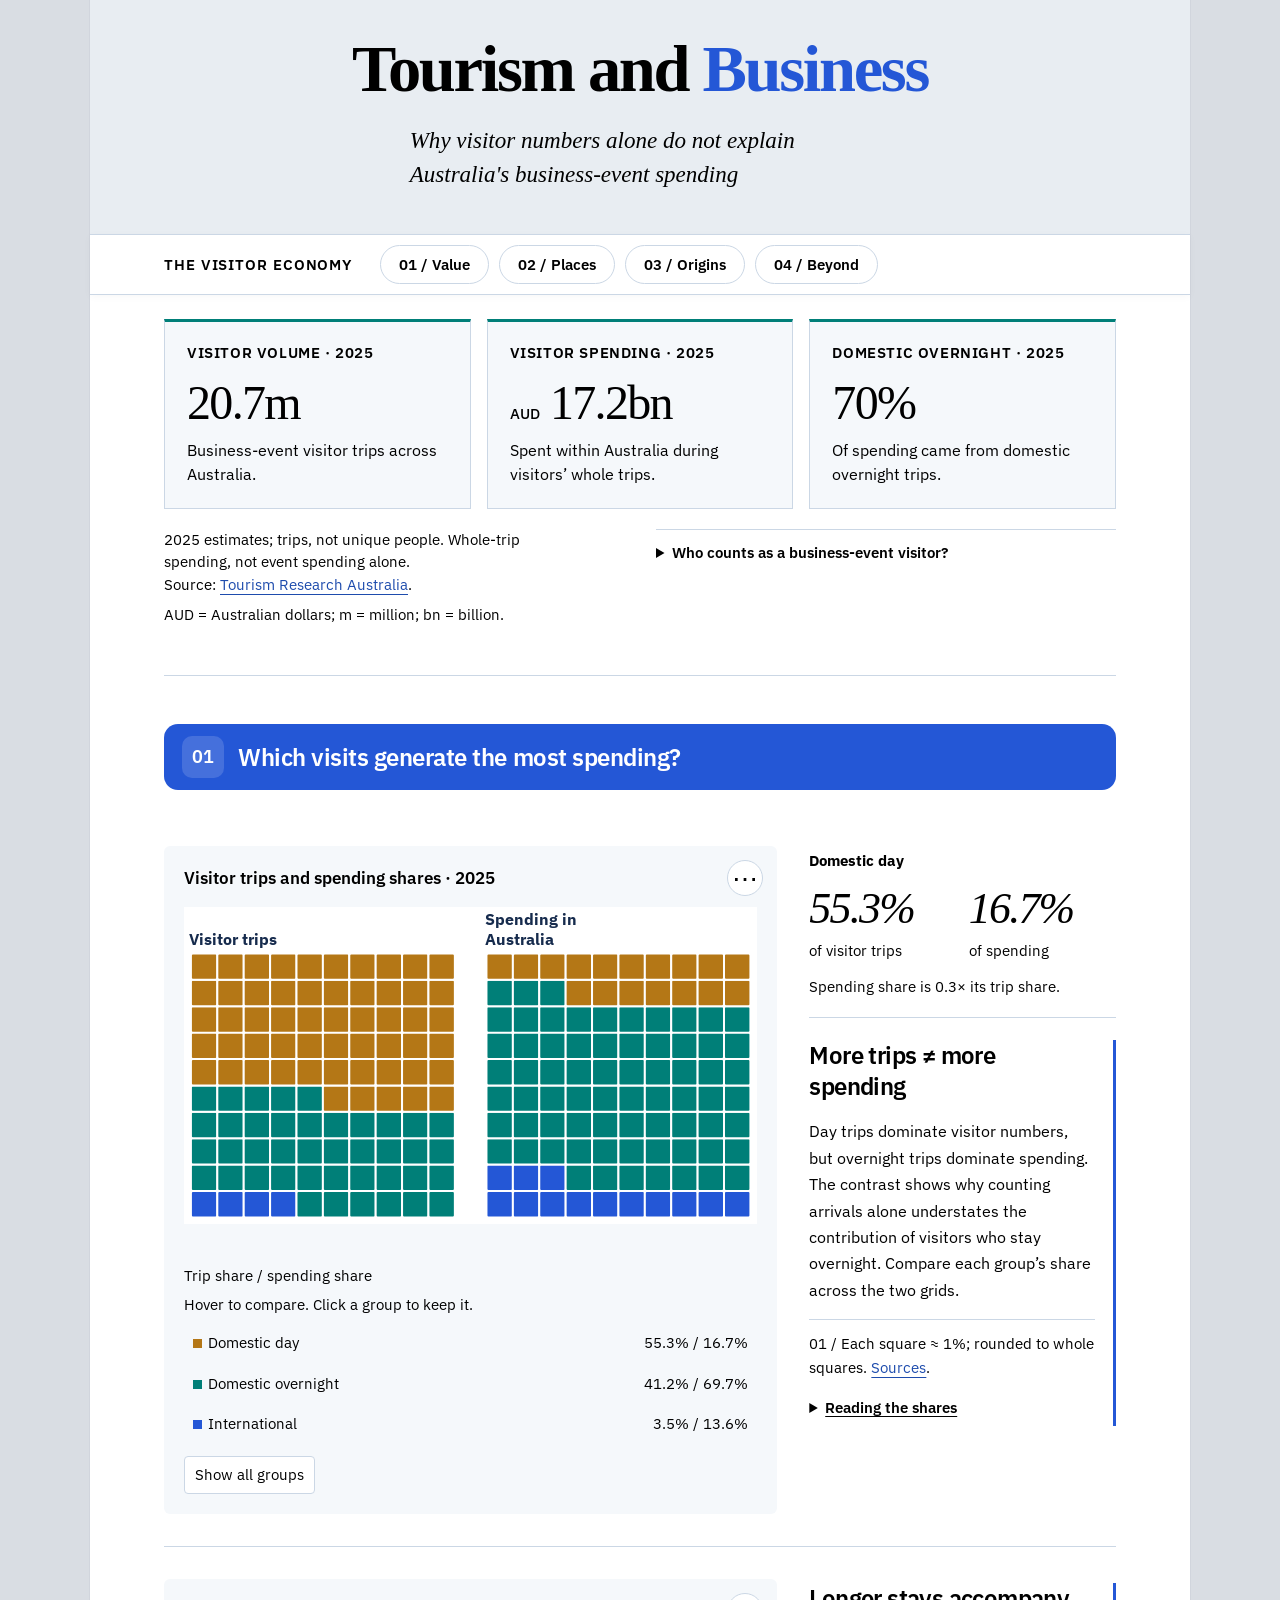
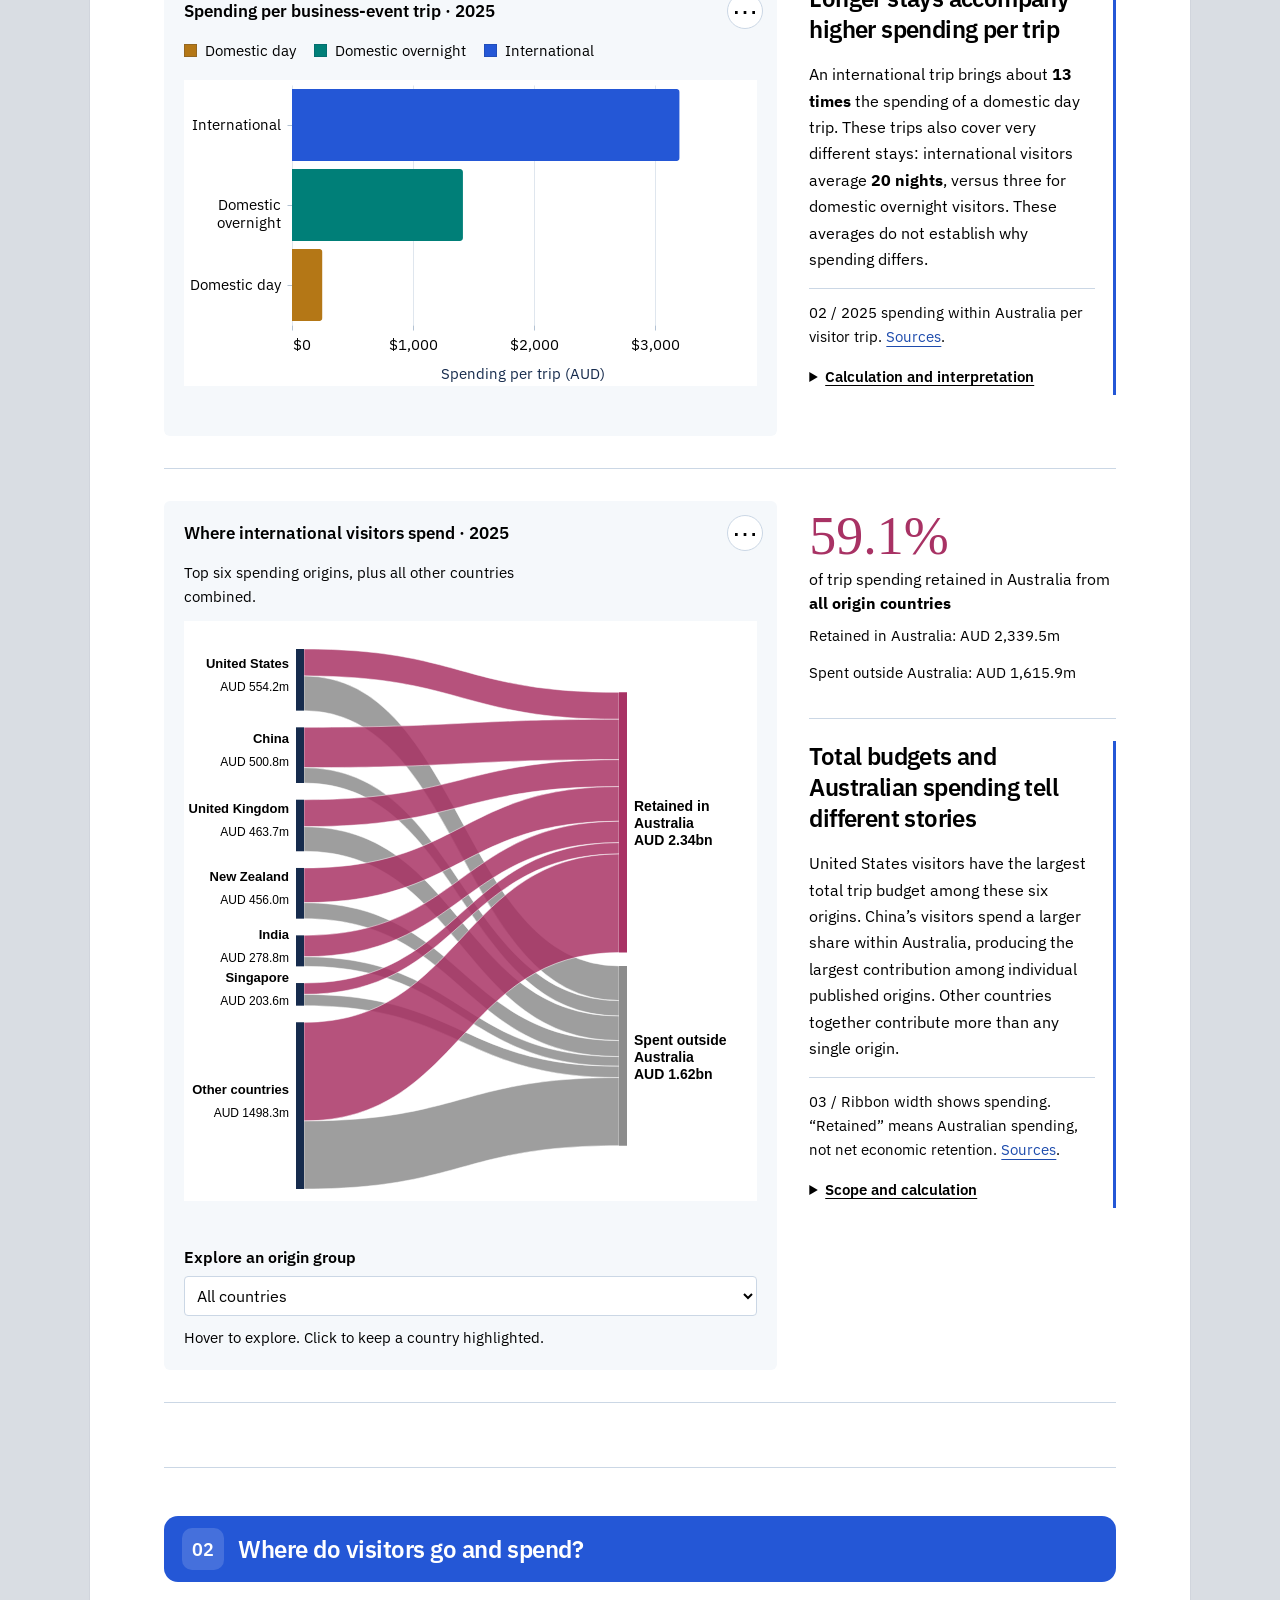
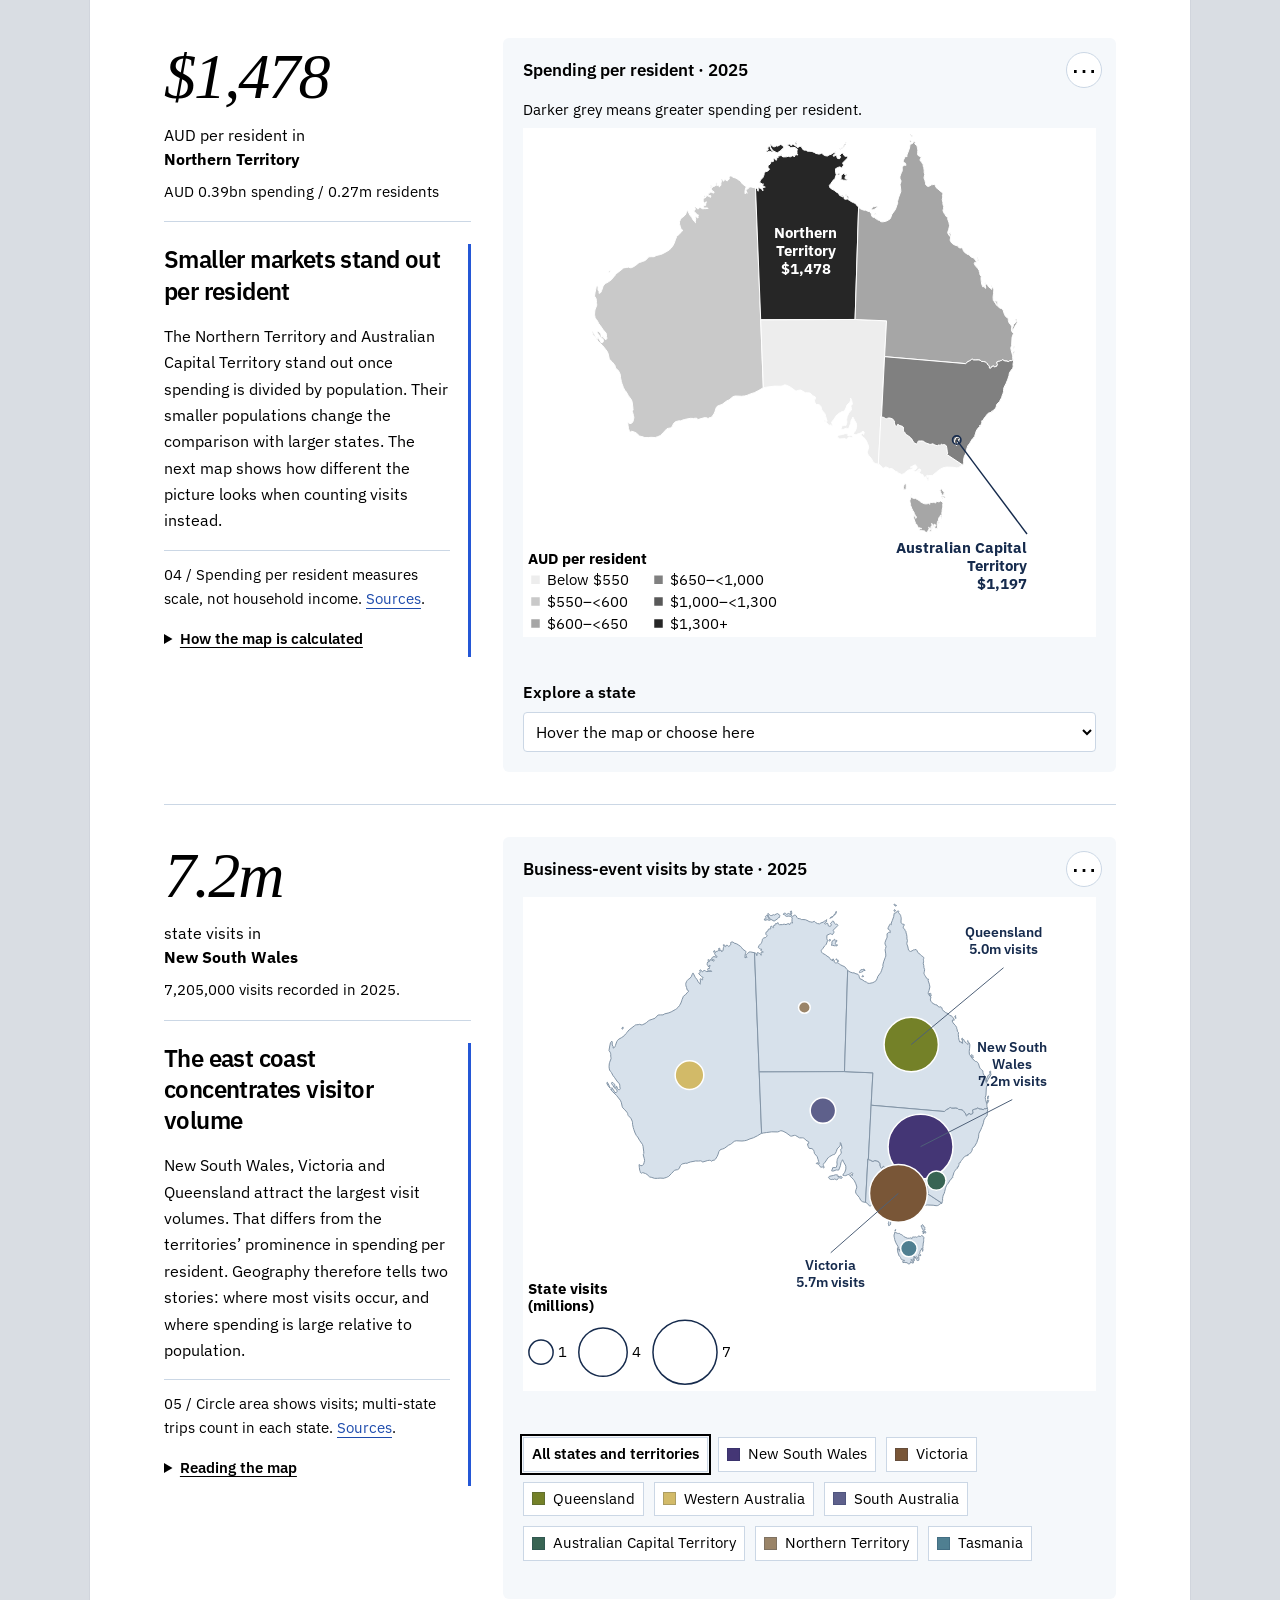
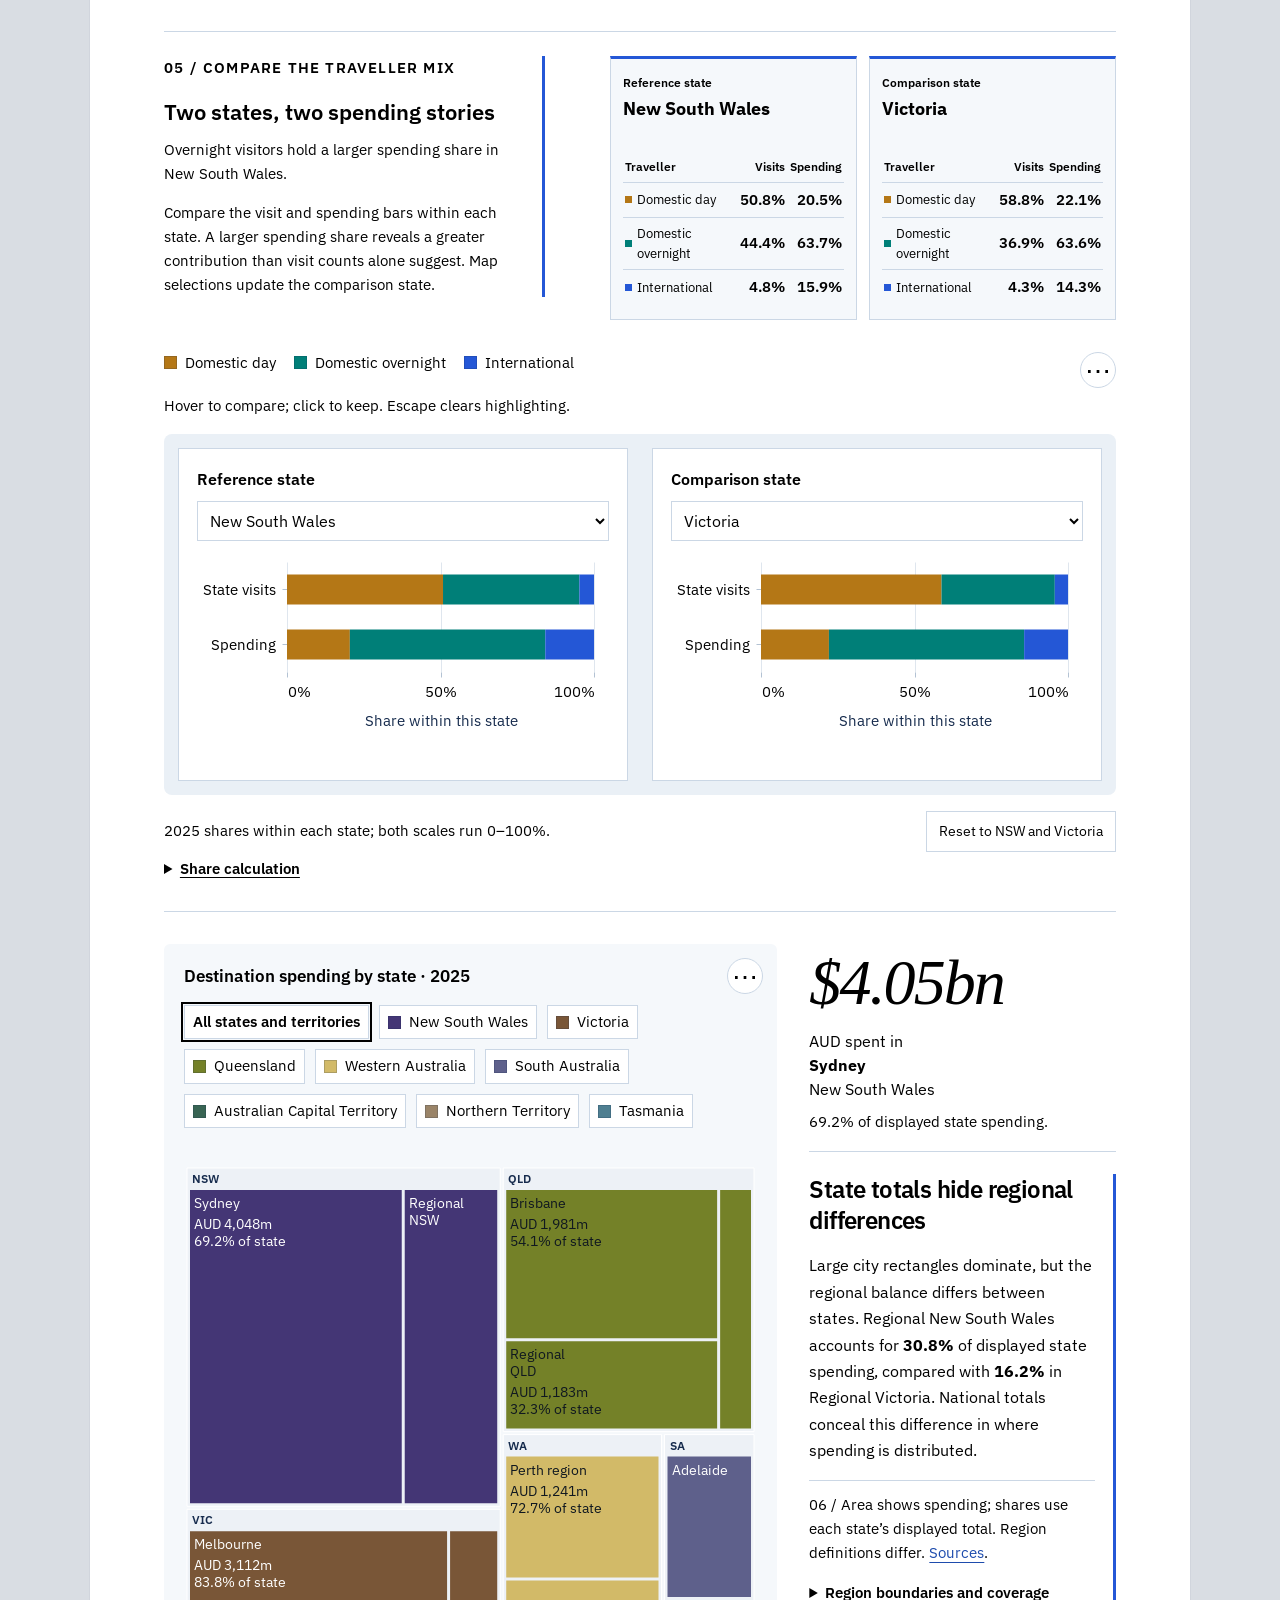
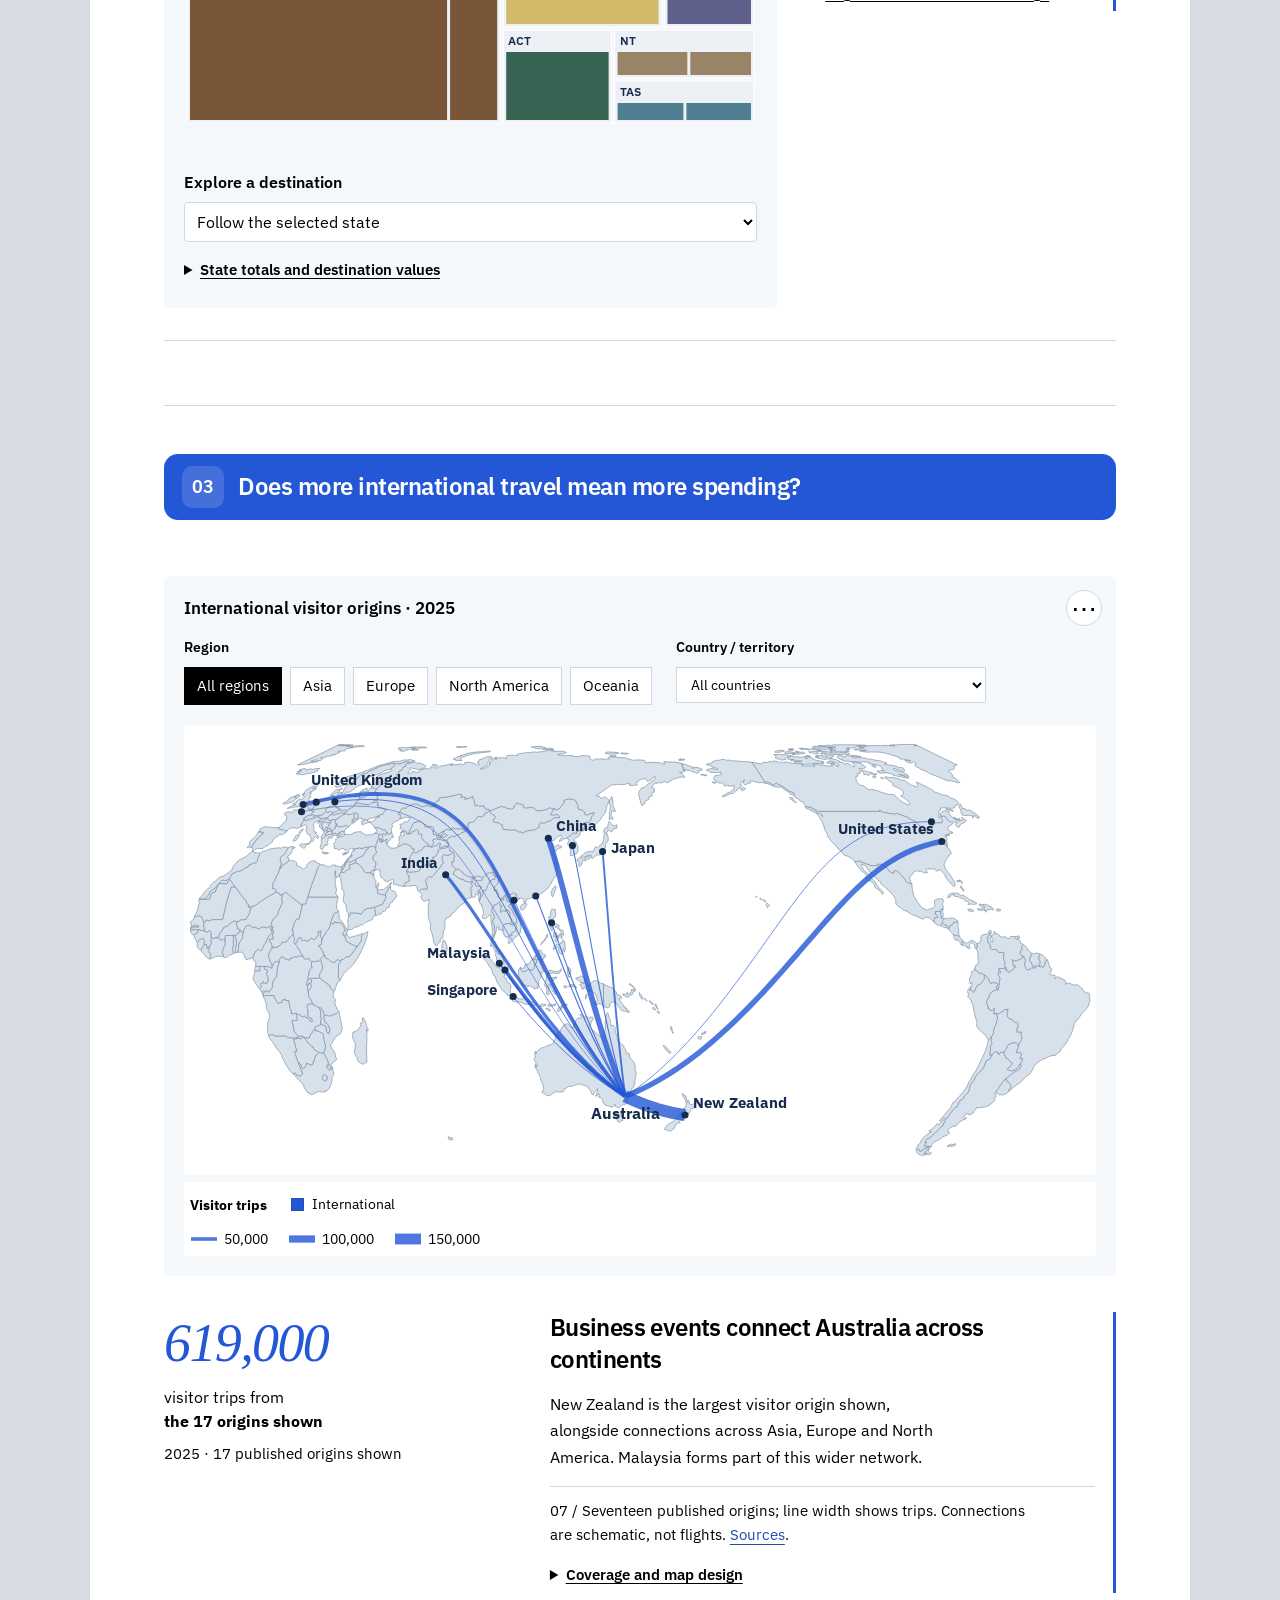
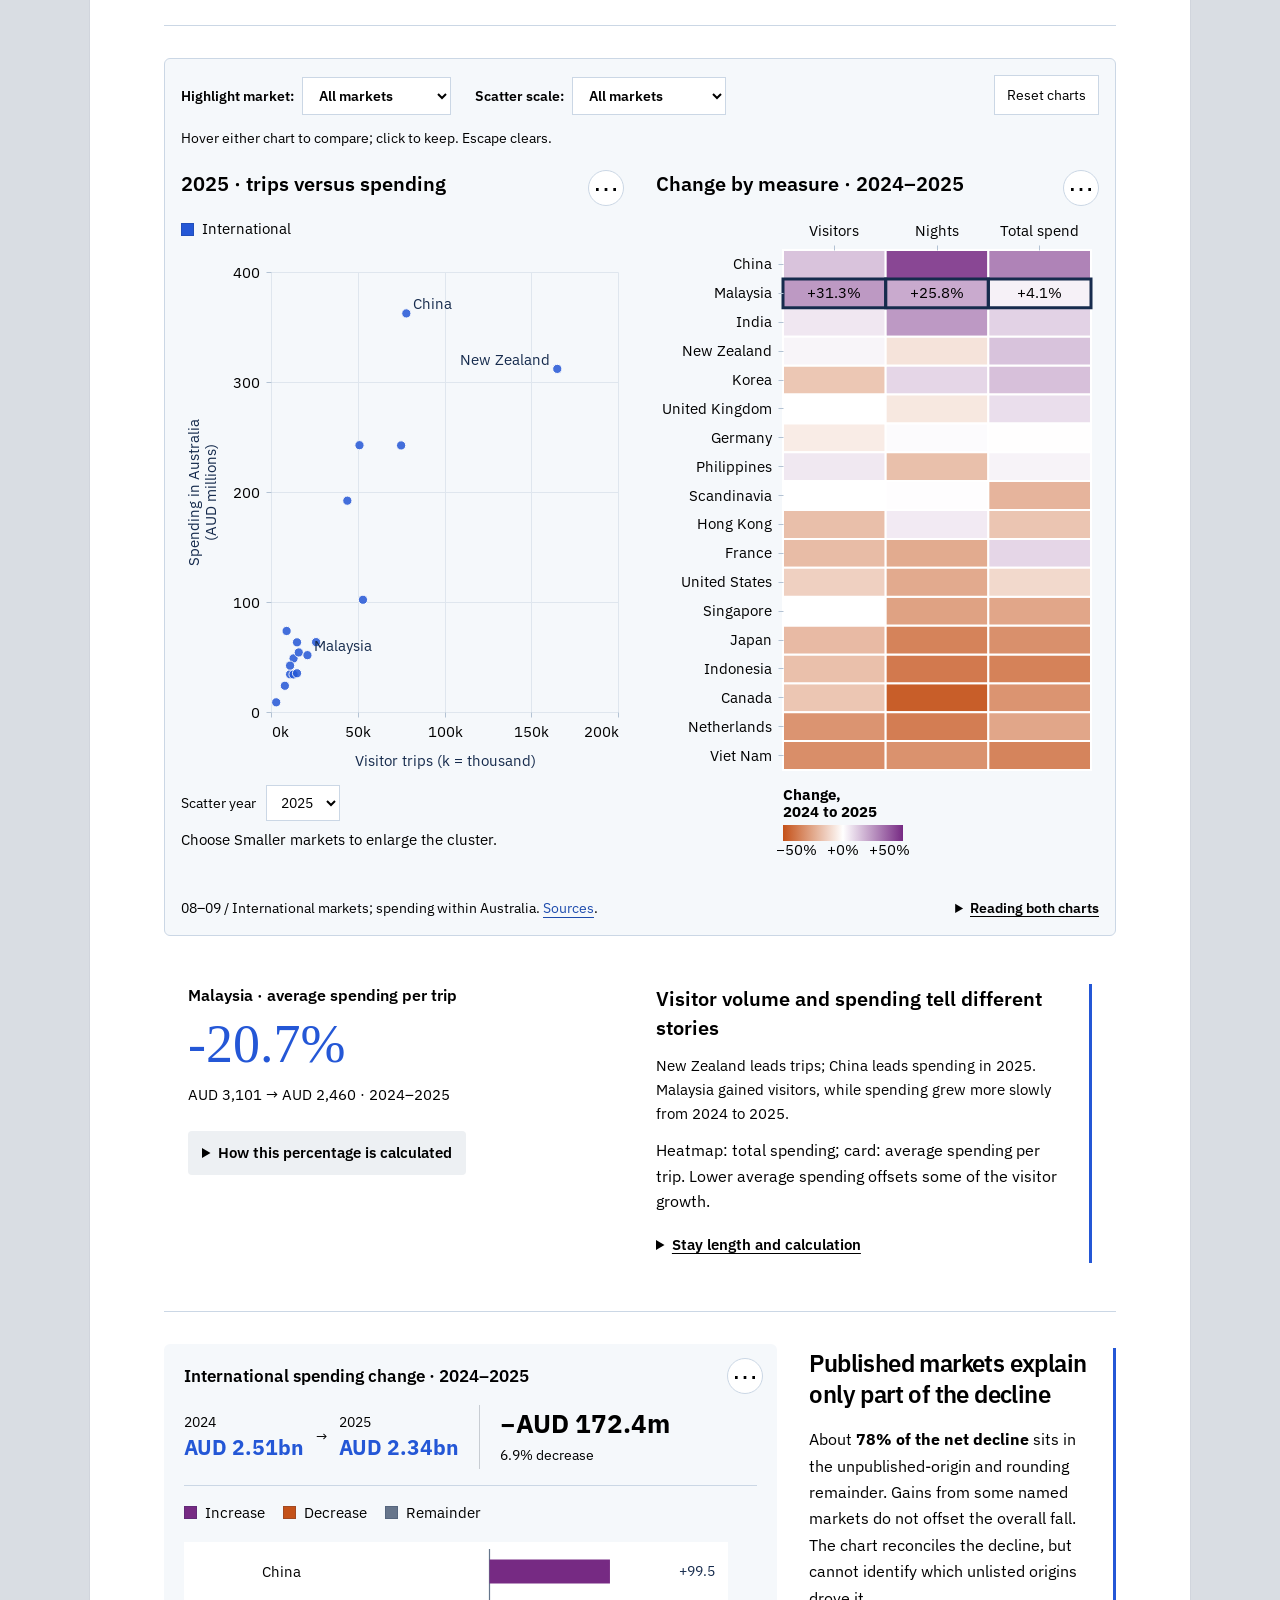
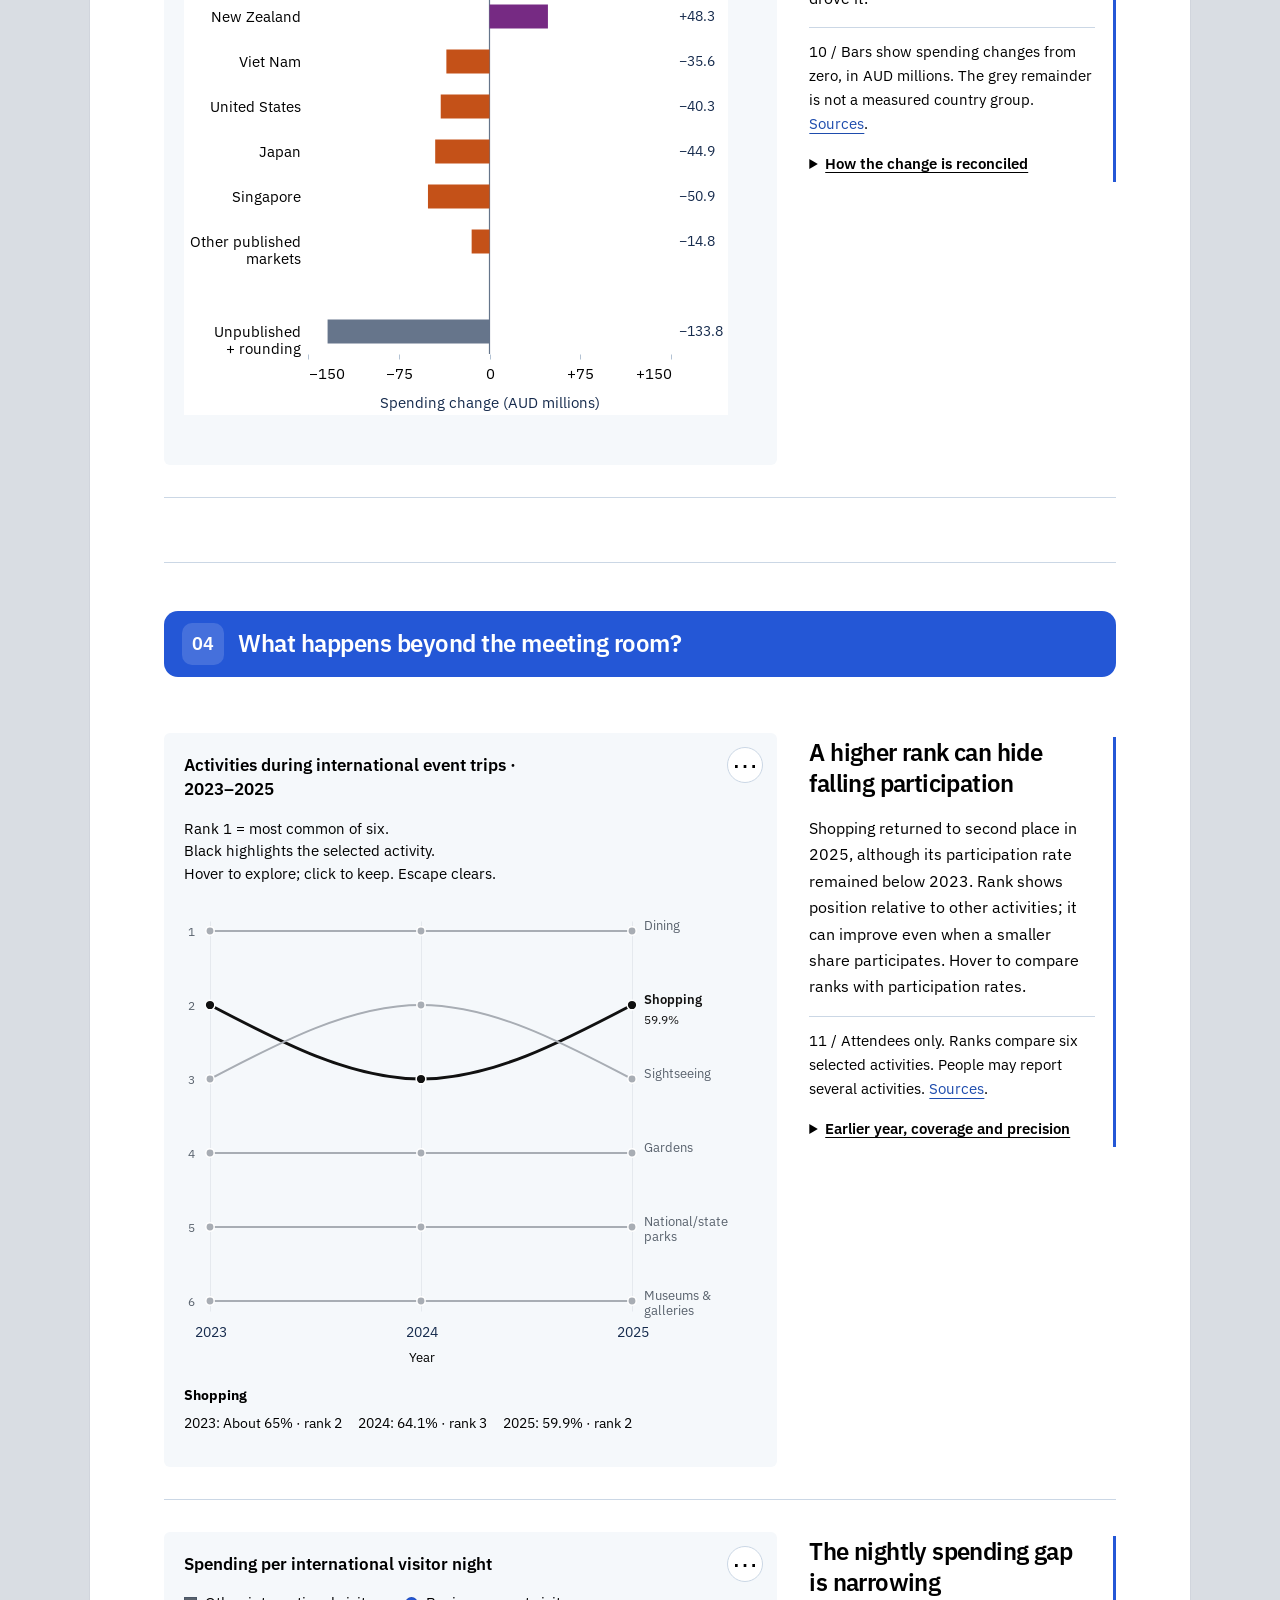
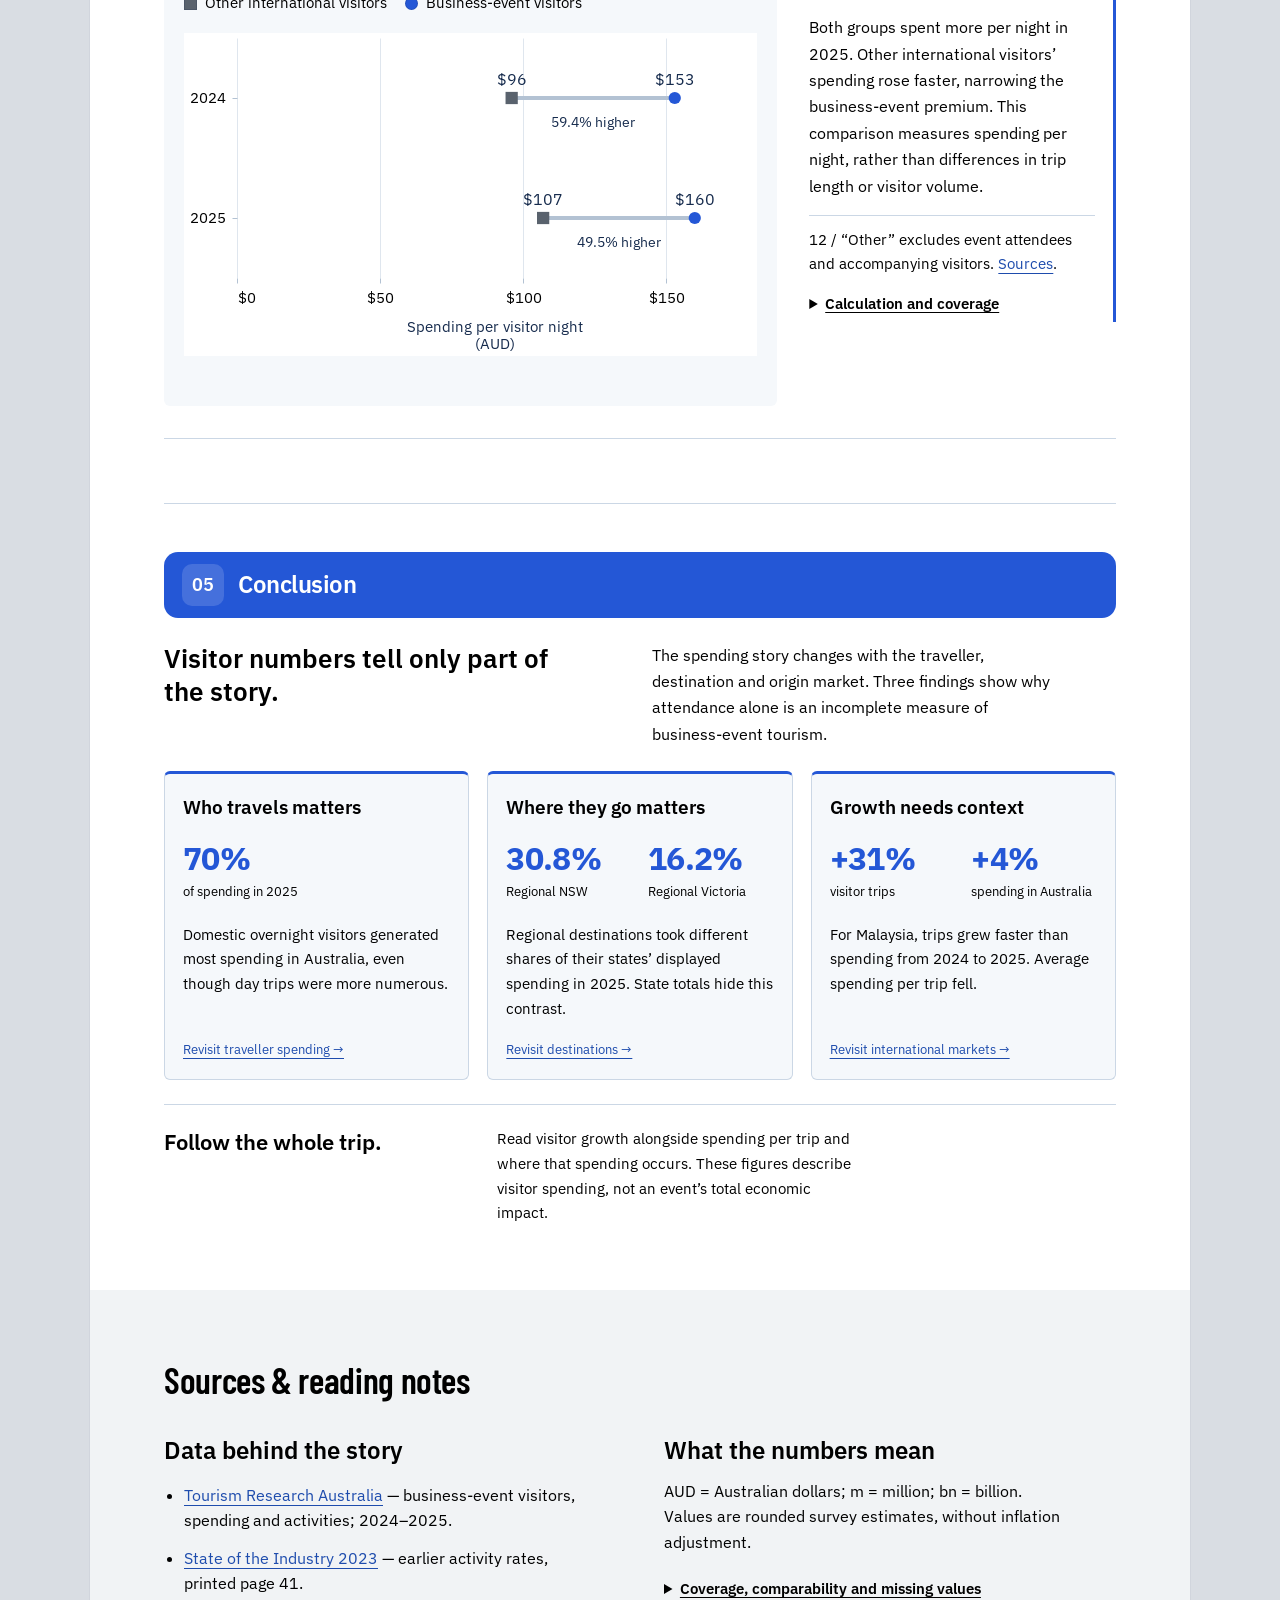
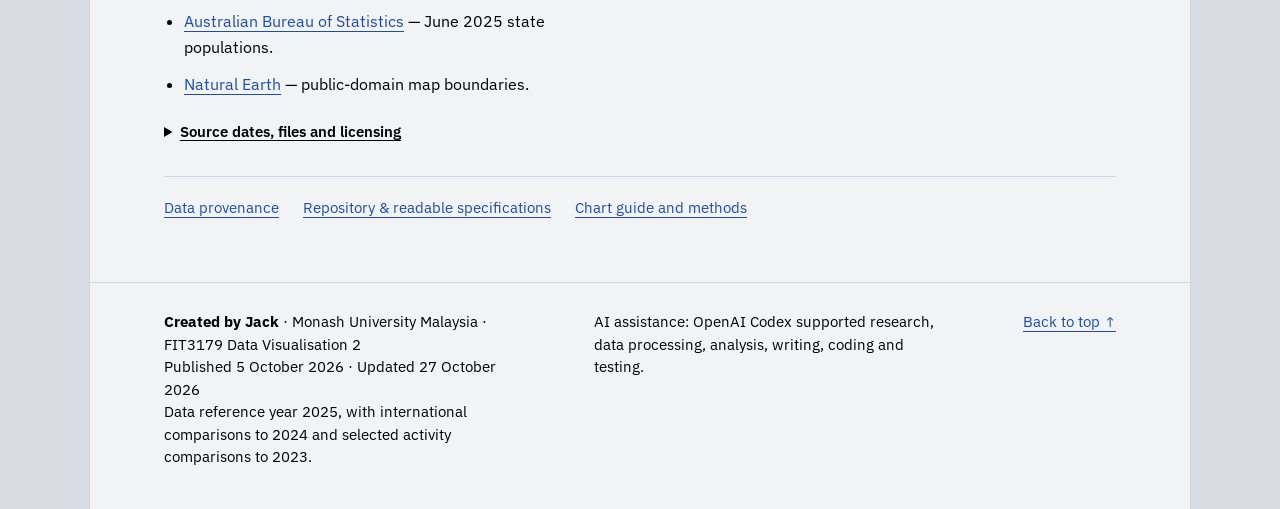
==== commit f4e090db: "Separate colour meanings across tourism charts" ====
--- a/index.html
+++ b/index.html
@@ -7,10 +7,10 @@
 <title>Tourism and Business · Australia's business-event visitors</title>
 <!-- INTERVIEW: CSS styles the page; chart marks and axes are configured separately in their Vega/Vega-Lite specifications. -->
 <!-- Refresh the stylesheet version whenever its contents change, so cached CSS cannot mismatch new HTML. -->
-<link rel="stylesheet" href="style.css?v=86ff889794f0"><link rel="icon" href="favicon.svg" type="image/svg+xml">
+<link rel="stylesheet" href="style.css?v=aeaa9000dc72"><link rel="icon" href="favicon.svg" type="image/svg+xml">
 <!-- Refresh the app.js content hash whenever its code changes, especially when chart structures change. -->
 <!-- INTERVIEW: Load Vega, Vega-Lite, Vega-Embed and then app.js in that order. defer waits until HTML parsing finishes before execution. -->
-<script defer src="vendor/vega.min.js"></script><script defer src="vendor/vega-lite.min.js"></script><script defer src="vendor/vega-embed.min.js"></script><script defer src="app.js?v=302d70abd5c3"></script>
+<script defer src="vendor/vega.min.js"></script><script defer src="vendor/vega-lite.min.js"></script><script defer src="vendor/vega-embed.min.js"></script><script defer src="app.js?v=688ff9391bf8"></script>
 <script defer src="typography.js?v=54bcdddcdc6f"></script>
 </head>
 <body>
@@ -61,7 +61,7 @@
  <div class="story-series">
 <!-- INTERVIEW: Figure 04: chart04 is the mount point for specification 04. The chart-tools data attributes select its data table and specification links. -->
  <figure class="story-row story-row--map">
- <div class="story-plot"><p class="plot-title">Spending per resident · 2025</p><div id="chart04" class="chart"></div><div class="map-explorer"><label for="spending-state">Explore a state</label><select id="spending-state"><option value="">Hover the map or choose here</option></select></div><div class="chart-tools" data-chart="04-choropleth" data-table="states"></div></div>
+ <div class="story-plot"><p class="plot-title">Spending per resident · 2025</p><p class="control-hint">Darker grey means greater spending per resident.</p><div id="chart04" class="chart"></div><div class="map-explorer"><label for="spending-state">Explore a state</label><select id="spending-state"><option value="">Hover the map or choose here</option></select></div><div class="chart-tools" data-chart="04-choropleth" data-table="states"></div></div>
  <figcaption class="story-note"><div id="spending-feedback" class="map-stat-card" aria-live="polite" aria-atomic="true"><span id="spending-state-rate">$1,478</span><p class="map-stat-caption">AUD per resident in<br><strong id="spending-state-name">Northern Territory</strong></p><p id="spending-state-detail">AUD 0.39bn spending / 0.27m residents</p></div><div class="story-explanation"><h3>Smaller markets stand out per resident</h3><p class="chart-intro">The Northern Territory and Australian Capital Territory stand out once spending is divided by population. Their smaller populations change the comparison with larger states. The next map shows how different the picture looks when counting visits instead.</p><div class="figure-method"><p>04 / Spending per resident measures scale, not household income. <a href="#sources">Sources</a>.</p><details class="caption-detail"><summary>How the map is calculated</summary><p>State spending is divided by the number of residents. The equal-area projection preserves relative geographic areas. Colour bands use unequal ranges to reveal state differences. Breaks are AUD 550, 600, 650, 1,000 and 1,300. Each band includes its lower bound, excluding its upper bound. Outlines identify the hovered or chosen state.</p></details></div></div></figcaption>
  </figure>
 <!-- INTERVIEW: Figure 05: chart05 is the mount point for specification 05. The chart-tools data attributes select its data table and specification links. -->
@@ -122,12 +122,12 @@
  <div class="story-series">
 <!-- INTERVIEW: Figure 11: chart11 is the mount point for specification 11. The chart-tools data attributes select its data table and specification links. -->
  <figure class="story-row story-row--bump">
- <div class="story-plot"><p class="plot-title">Activities during international event trips · 2023–2025</p><p class="control-hint">Rank 1 = most common of six.<br>Hover to explore; click to keep. Escape clears.</p><div id="chart11" class="chart" tabindex="0" aria-label="Activity ranks. Use arrow keys to select; Escape clears."></div><div id="activity-feedback" class="activity-feedback" aria-live="polite"></div><div class="chart-tools" data-chart="11-activity-bump" data-table="activities"></div></div>
+ <div class="story-plot"><p class="plot-title">Activities during international event trips · 2023–2025</p><p class="control-hint">Rank 1 = most common of six.<br>Black highlights the selected activity.<br>Hover to explore; click to keep. Escape clears.</p><div id="chart11" class="chart" tabindex="0" aria-label="Activity ranks. Use arrow keys to select; Escape clears."></div><div id="activity-feedback" class="activity-feedback" aria-live="polite"></div><div class="chart-tools" data-chart="11-activity-bump" data-table="activities"></div></div>
  <figcaption class="story-note"><div class="story-explanation"><h3>A higher rank can hide falling participation</h3><p class="chart-intro">Shopping returned to second place in 2025, although its participation rate remained below 2023. Rank shows position relative to other activities; it can improve even when a smaller share participates. Hover to compare ranks with participation rates.</p><div class="figure-method"><p>11 / Attendees only. Ranks compare six selected activities. People may report several activities. <a href="#sources">Sources</a>.</p><details class="caption-detail"><summary>Earlier year, coverage and precision</summary><p>Annual groups are compared, not the same people. Activities do not establish event effects or timing.</p><p>2023 comes from TRA’s <a href="https://www.tra.gov.au/content/dam/austrade-assets/global/wip/tra/documents/soti/tra-state-of-the-industry-2023.pdf#page=43">State of the Industry 2023, printed page 41</a> and is published as whole percentages. The 2024–2025 values come from the business-events dashboard. Short labels map eating out to Dining, botanical/public gardens to Gardens, and museums/art galleries to Museums &amp; galleries. The 2023 report gives national parks; the dashboard labels this national/state parks. These published estimates may reflect different revisions. Beach visits are omitted because the report does not supply a 2023 rate. People may choose several activities, so percentages do not sum to 100%.</p></details></div></div></figcaption>
  </figure>
 <!-- INTERVIEW: Figure 12: chart12 is the mount point for specification 12. The chart-tools data attributes select its data table and specification links. -->
  <figure class="story-row">
- <div class="story-plot"><p class="plot-title">Spending per international visitor night</p><div class="legend"><span><i class="other"></i>Other international visitors</span><span><i class="international"></i>Business-event visitors</span></div><div id="chart12" class="chart"></div><div class="chart-tools" data-chart="12-per-night" data-table="per-night"></div></div>
+ <div class="story-plot"><p class="plot-title">Spending per international visitor night</p><div class="semantic-legend" data-legend="nightVisitors" aria-label="Visitor group colours and shapes"></div><div id="chart12" class="chart"></div><div class="chart-tools" data-chart="12-per-night" data-table="per-night"></div></div>
  <figcaption class="story-note"><div class="story-explanation"><h3>The nightly spending gap is narrowing</h3><p class="chart-intro">Both groups spent more per night in 2025. Other international visitors’ spending rose faster, narrowing the business-event premium. This comparison measures spending per night, rather than differences in trip length or visitor volume.</p><div class="figure-method"><p>12 / “Other” excludes event attendees and accompanying visitors. <a href="#sources">Sources</a>.</p><details class="caption-detail"><summary>Calculation and coverage</summary><p>Positions show spending per night in AUD. Published estimates are rounded. Premium = event visitors ÷ other visitors − 1. These group averages do not isolate an event’s effect.</p></details></div></div></figcaption>
  </figure>
  </div>
--- a/style.css
+++ b/style.css
@@ -391,7 +391,7 @@
 .map-explorer>label{display:block;font-weight:600;margin-bottom:6px}
 .map-explorer>select{max-width:100%;width:100%;padding:8px;background:white;color:#000;border:1px solid var(--line);border-radius:4px;font:inherit}
 .map-stat-card{margin:0 0 28px;padding:0 0 22px;border-bottom:1px solid var(--line);min-height:190px;color:#000}
-.map-stat-card #spending-state-rate,.map-stat-card #visits-state-value,.map-stat-card #destination-value{display:block;font-family:Georgia,'Times New Roman',serif;font-style:italic;font-size:clamp(48px,5vw,64px);font-weight:400;line-height:1.1;letter-spacing:-.03em;color:#2e7055;margin-bottom:10px}
+.map-stat-card #spending-state-rate,.map-stat-card #visits-state-value,.map-stat-card #destination-value{display:block;font-family:Georgia,'Times New Roman',serif;font-style:italic;font-size:clamp(48px,5vw,64px);font-weight:400;line-height:1.1;letter-spacing:-.03em;color:#000;margin-bottom:10px}
 .map-stat-card .map-stat-caption{font-size:16px;line-height:1.5;margin:0 0 10px;max-width:none}
 .map-stat-card #spending-state-detail,.map-stat-card #visits-state-detail,.map-stat-card #destination-share{font-size:var(--type-small);line-height:1.5;margin:0;max-width:none}
 
@@ -400,7 +400,7 @@
 .waffle-stat-values{display:grid;grid-template-columns:1fr 1fr;gap:12px;margin:12px 0 14px}
 .waffle-stat-values>div{min-width:0}
 .waffle-stat-values span{display:block;font-size:var(--type-small);line-height:1.5}
-.waffle-stat-values span:first-child{font:italic 44px/1.15 Georgia,'Times New Roman',serif;letter-spacing:-.04em;color:#2e7055;margin-bottom:5px;white-space:nowrap}
+.waffle-stat-values span:first-child{font:italic 44px/1.15 Georgia,'Times New Roman',serif;letter-spacing:-.04em;color:#000;margin-bottom:5px;white-space:nowrap}
 #waffle-share-gap{font-size:var(--type-small);line-height:1.5;margin:0}
 .waffle-key>.waffle-group{display:flex;justify-content:space-between;align-items:center;gap:8px;width:100%;padding:7px 8px;margin:2px 0;background:transparent;border:1px solid transparent;border-radius:4px;color:#000;font:inherit;text-align:left;cursor:pointer}
 .waffle-group.is-previewed,.waffle-group[aria-pressed="true"]{background:white;border-color:var(--blue)}
@@ -455,7 +455,7 @@
 #chart03 .vega-embed{width:100%;max-width:100%}
 .origin-scope,.origin-hint{font-size:var(--type-small);color:#000;margin:4px 0 12px}
 .origin-hint{margin:10px 0 0}
-.origin-stat-card #origin-spending-share{display:block;font-size:54px;line-height:1.15;color:#2457D6;font-family:Georgia,serif}
+.origin-stat-card #origin-spending-share{display:block;font-size:54px;line-height:1.15;color:#A83264;font-family:Georgia,serif}
 .origin-stat-card p{font-size:var(--type-small)}
 
 /* Concise narrative: charts lead; supporting methods open on demand. */
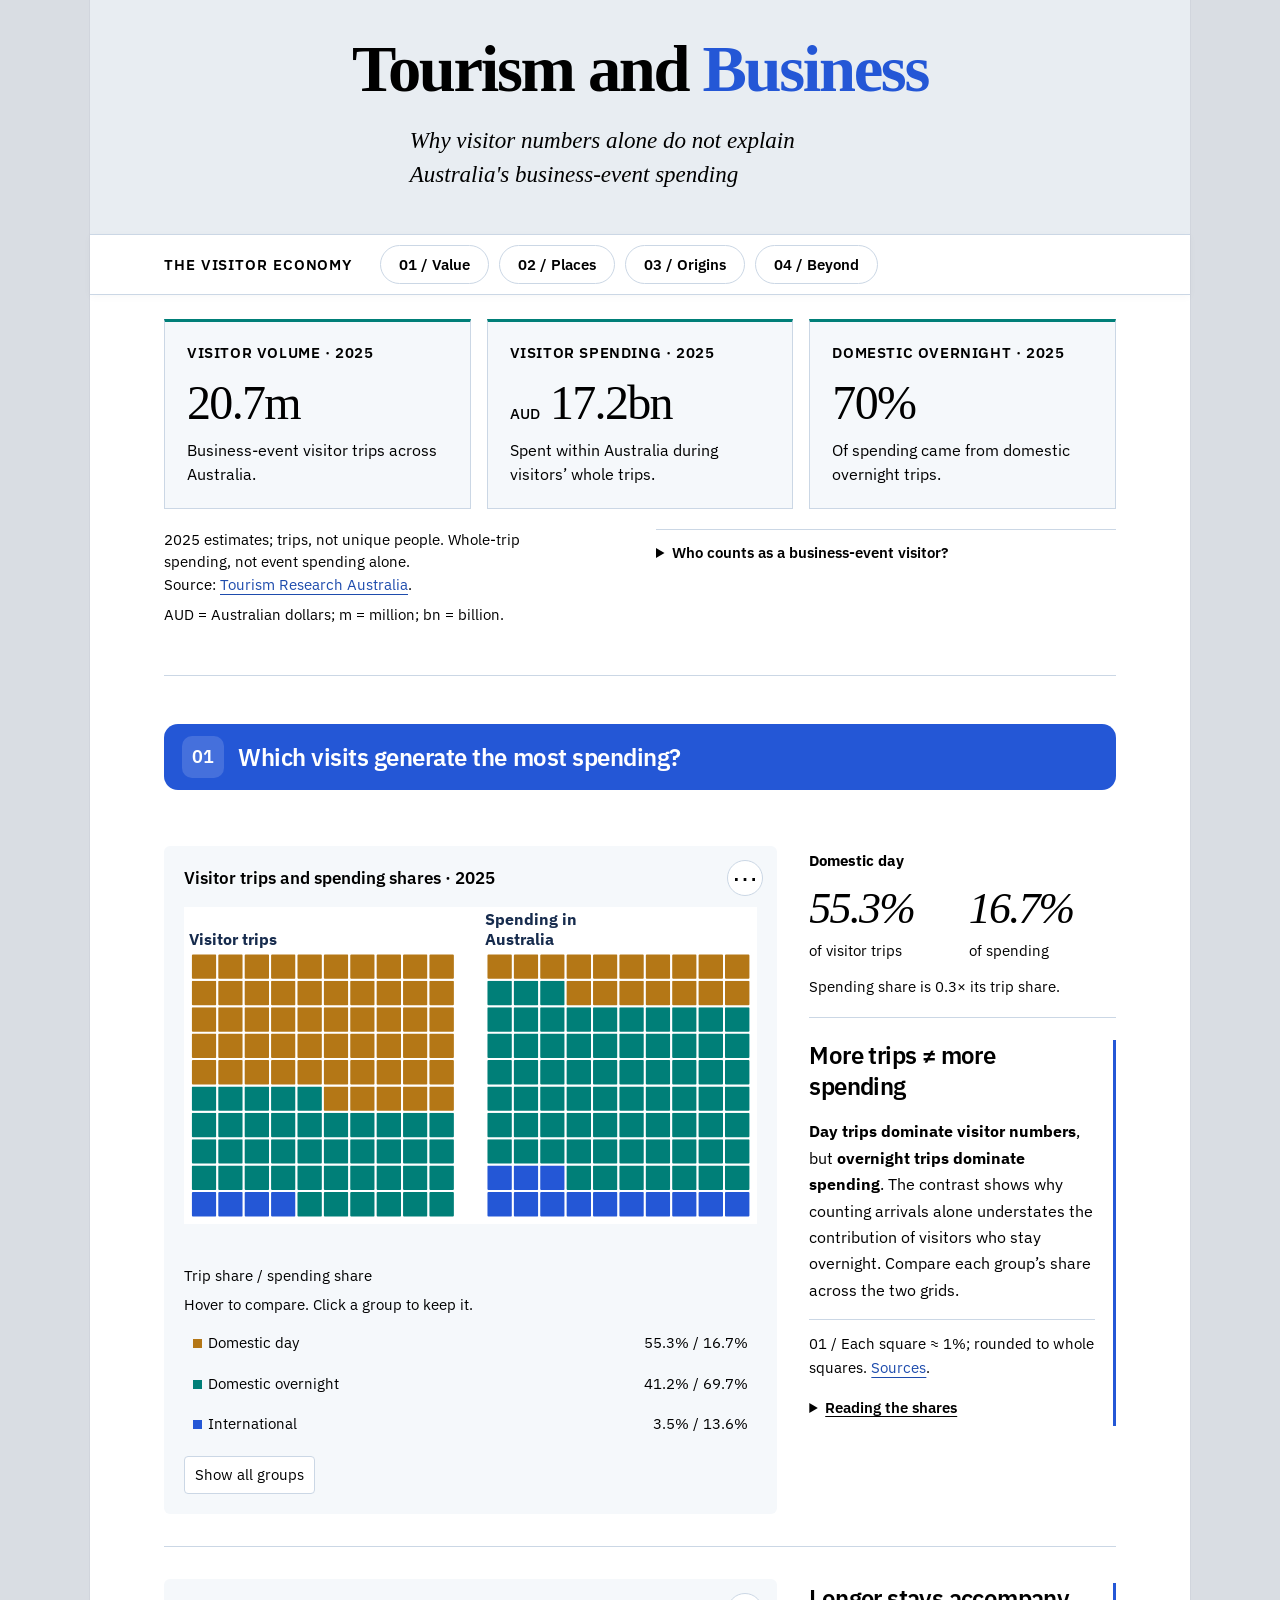
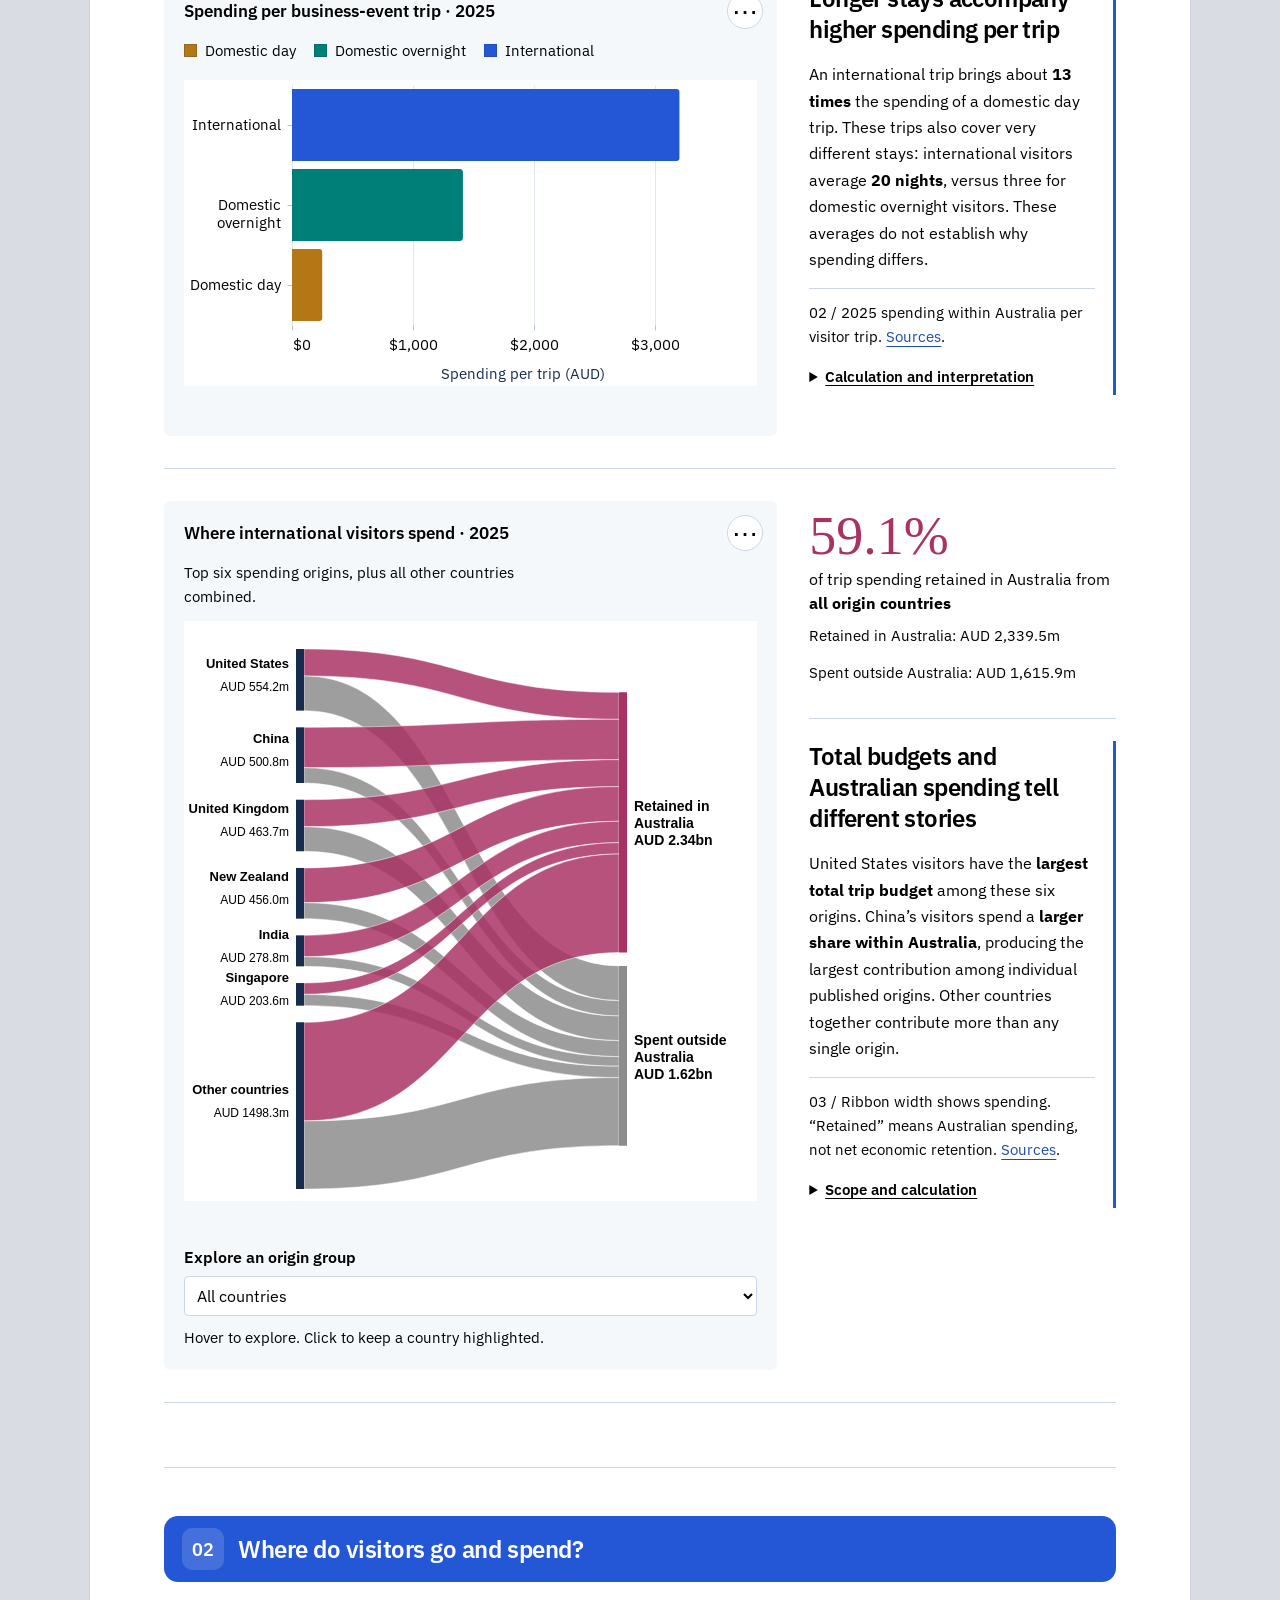
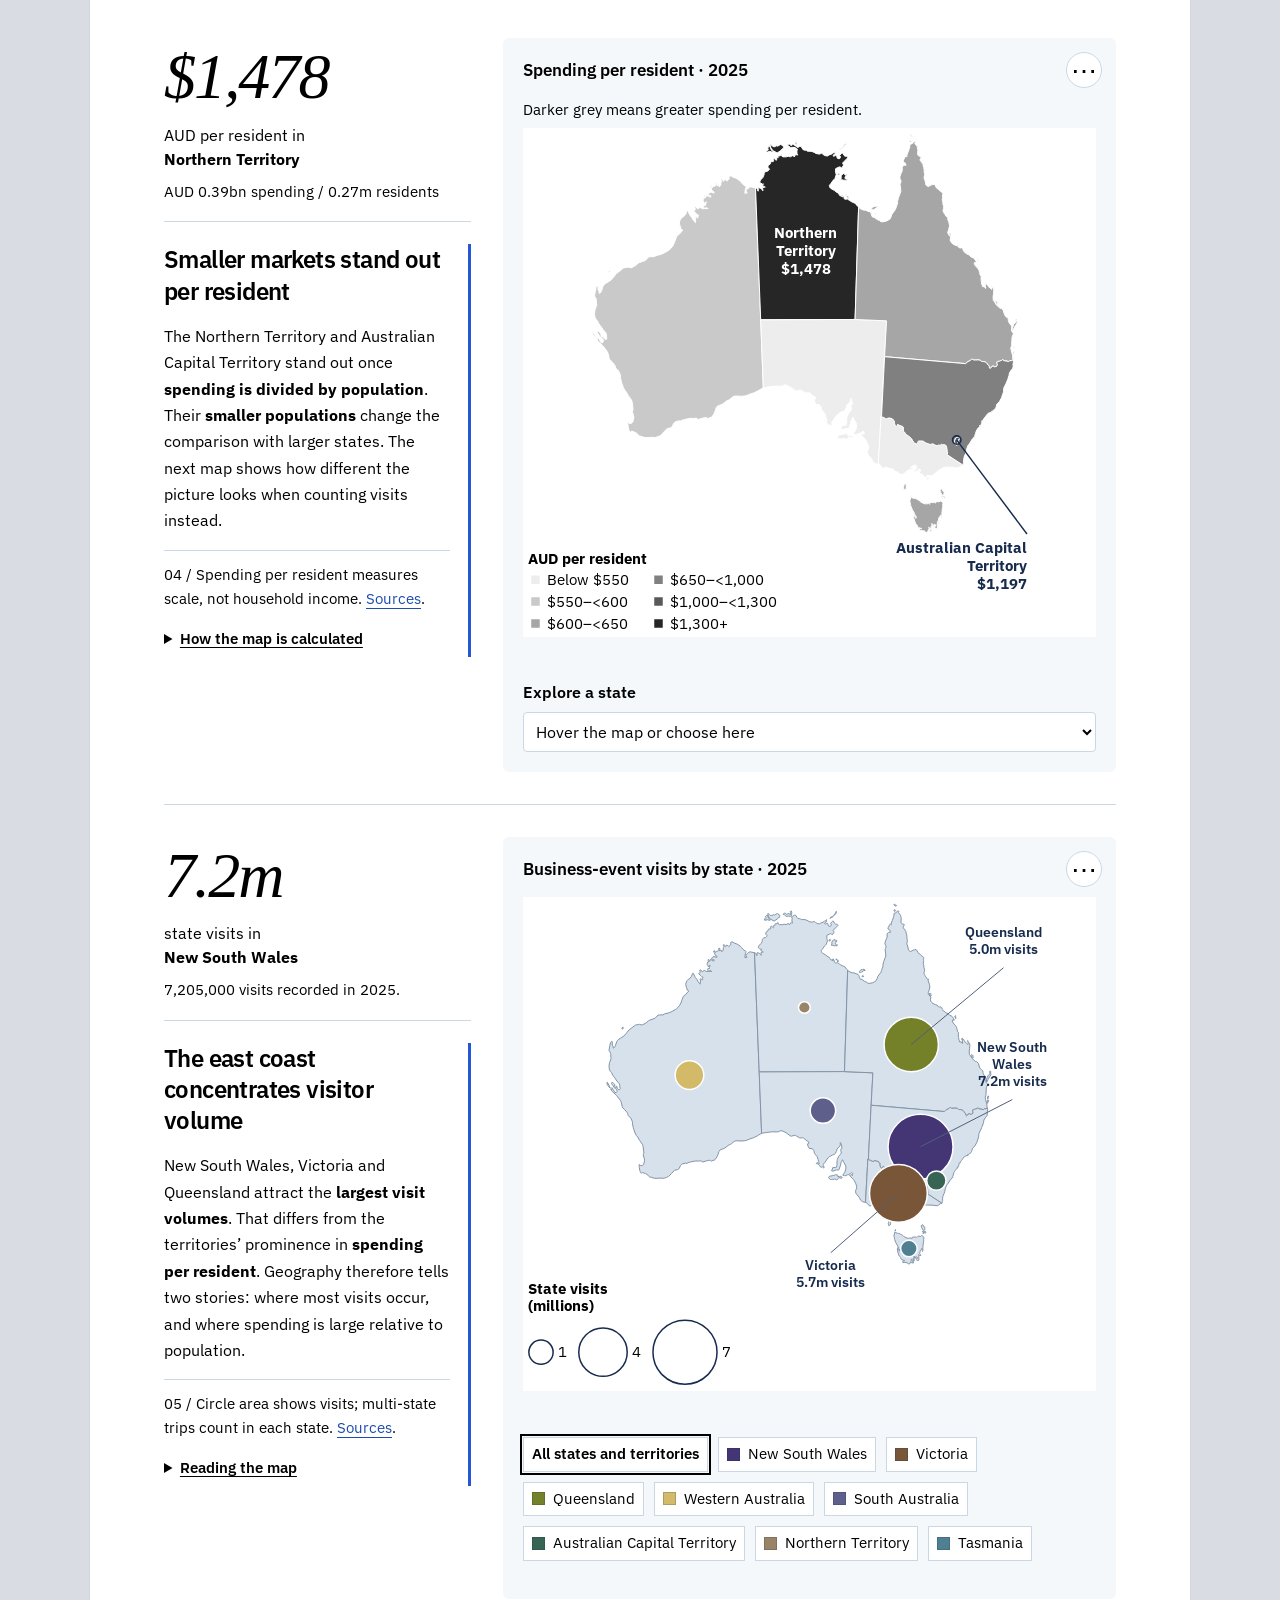
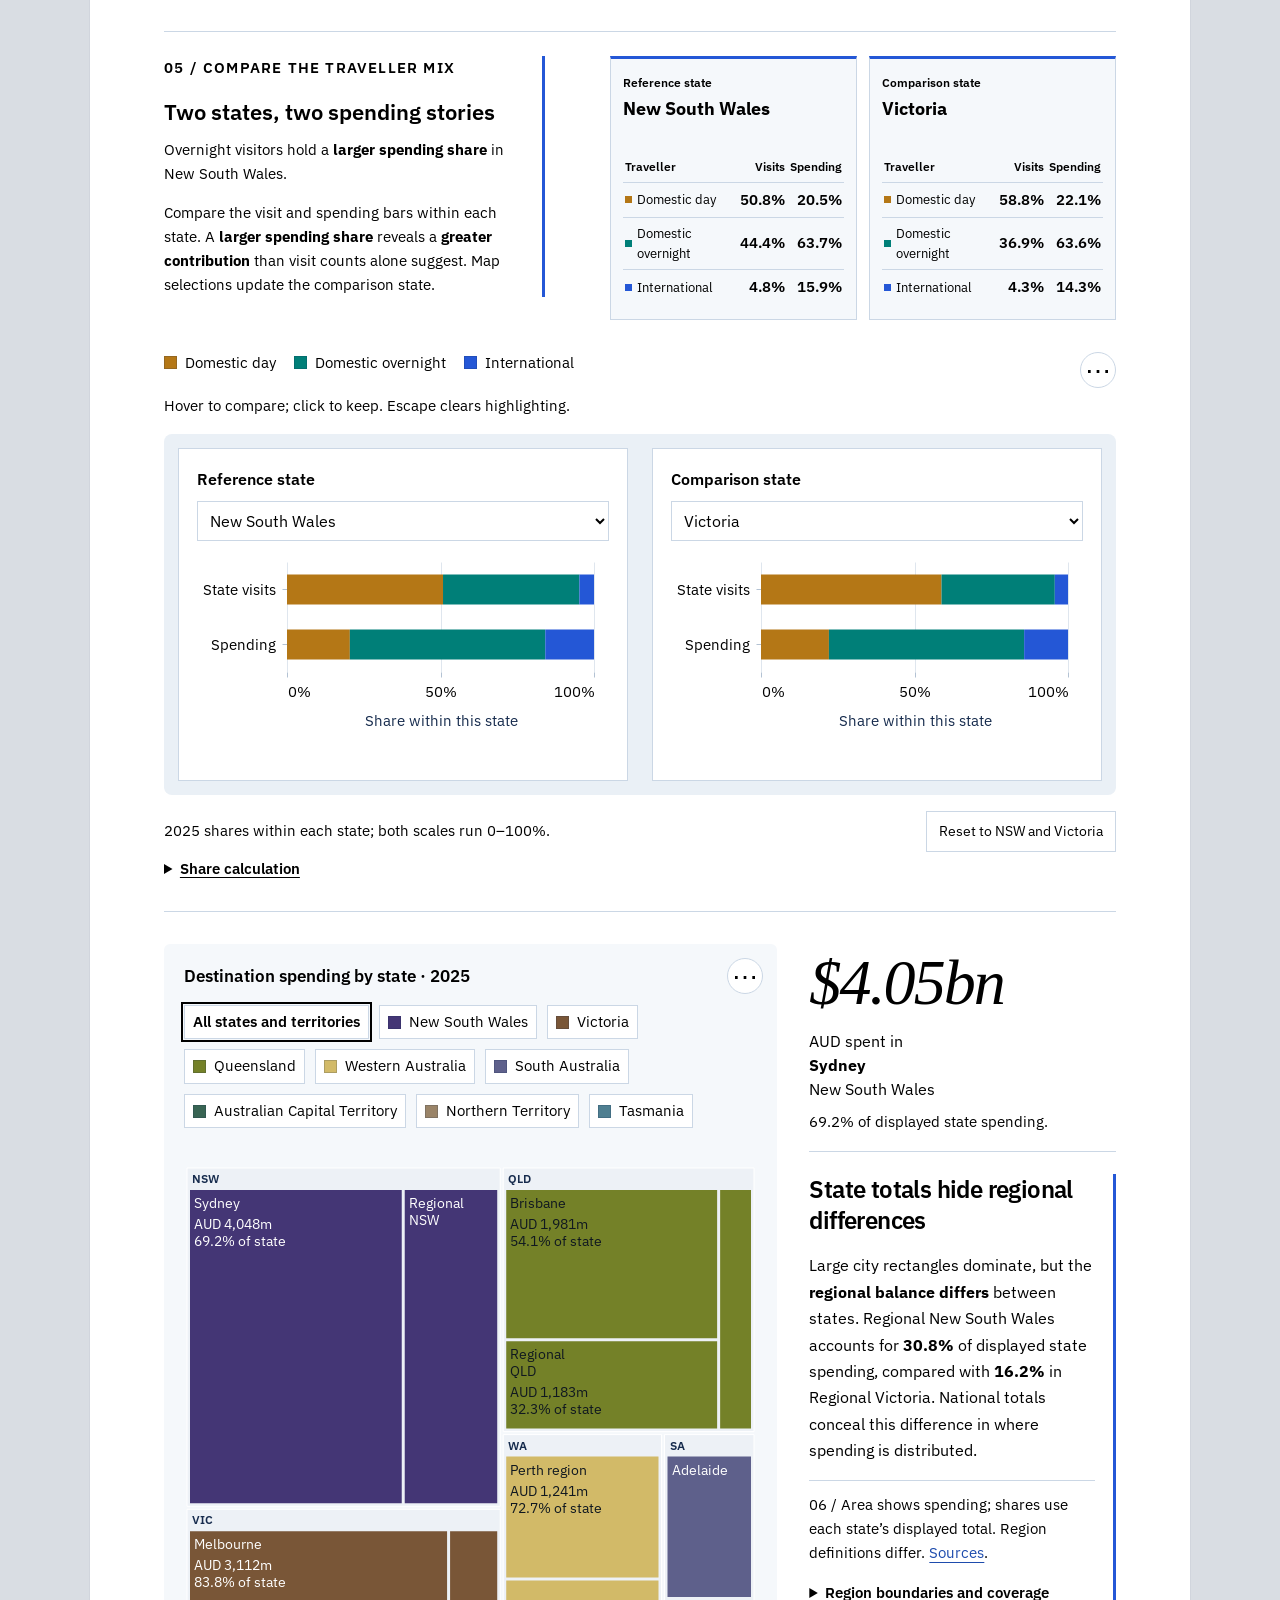
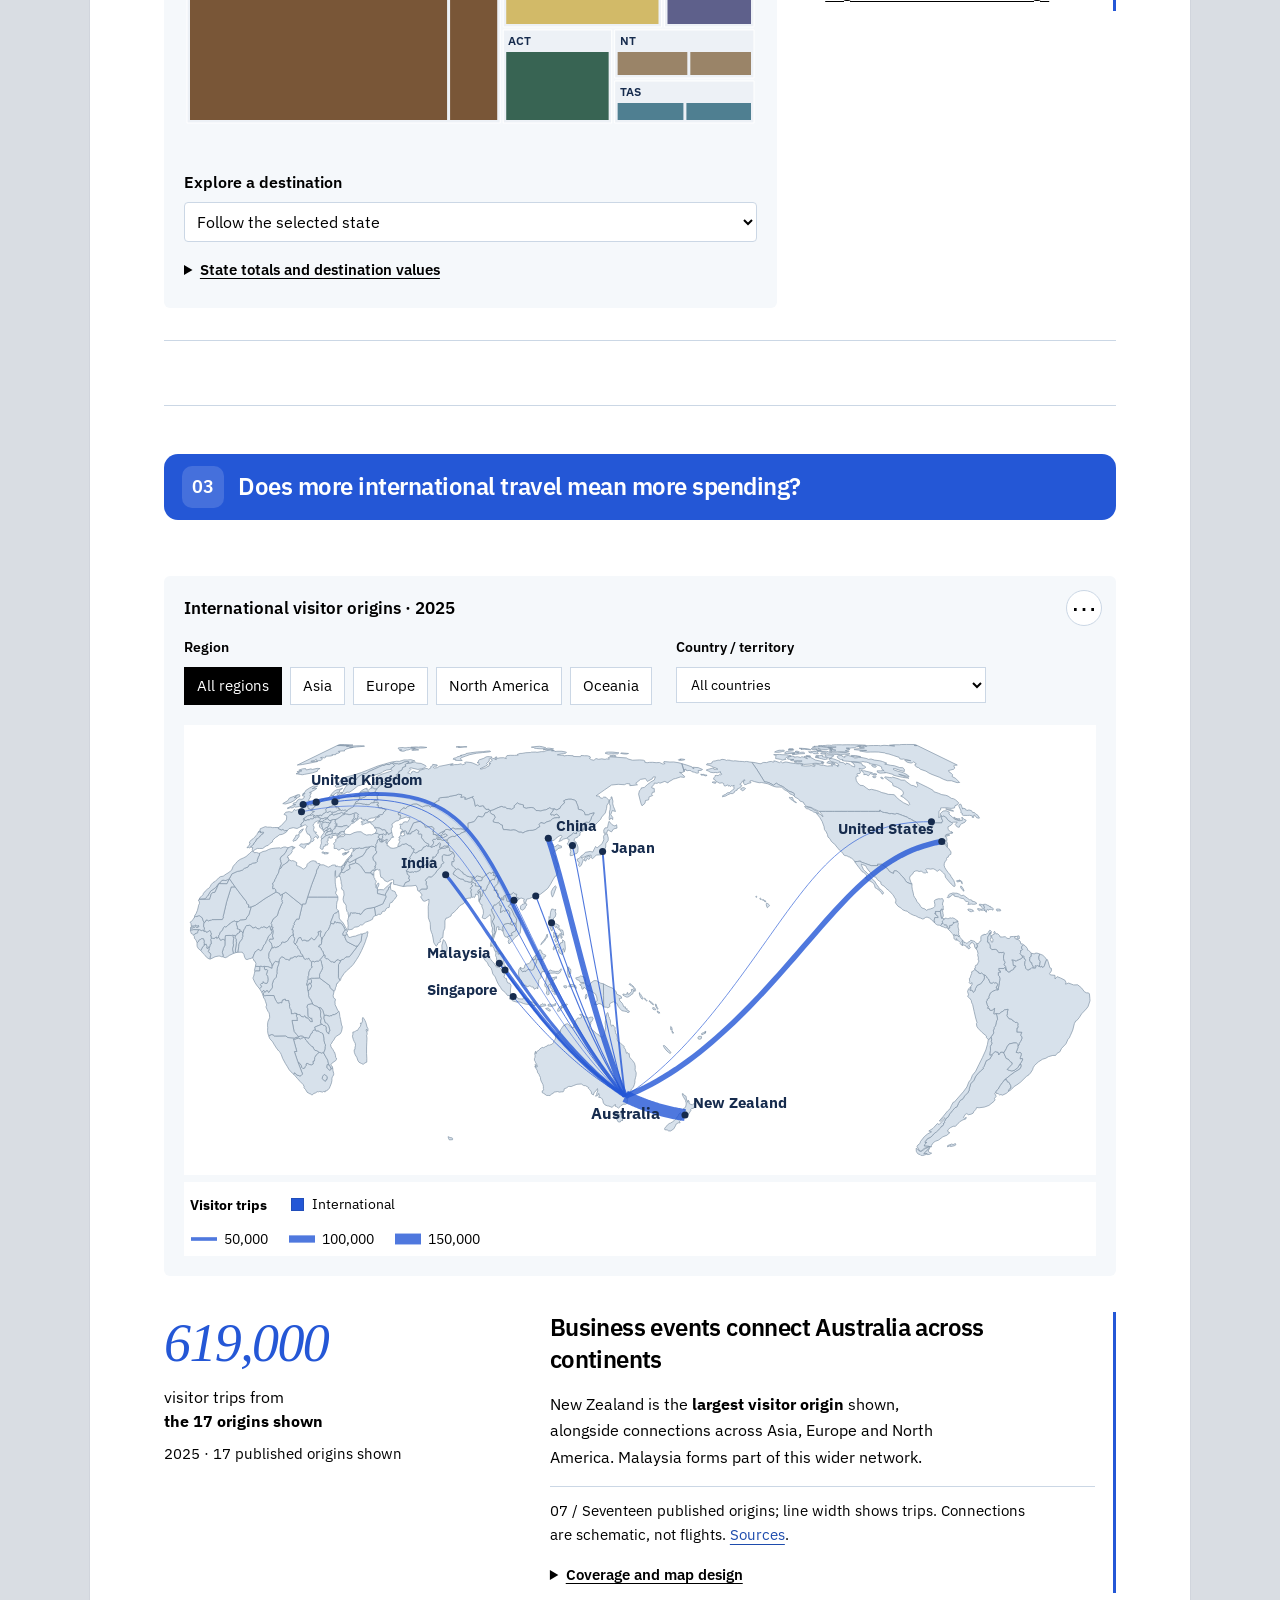
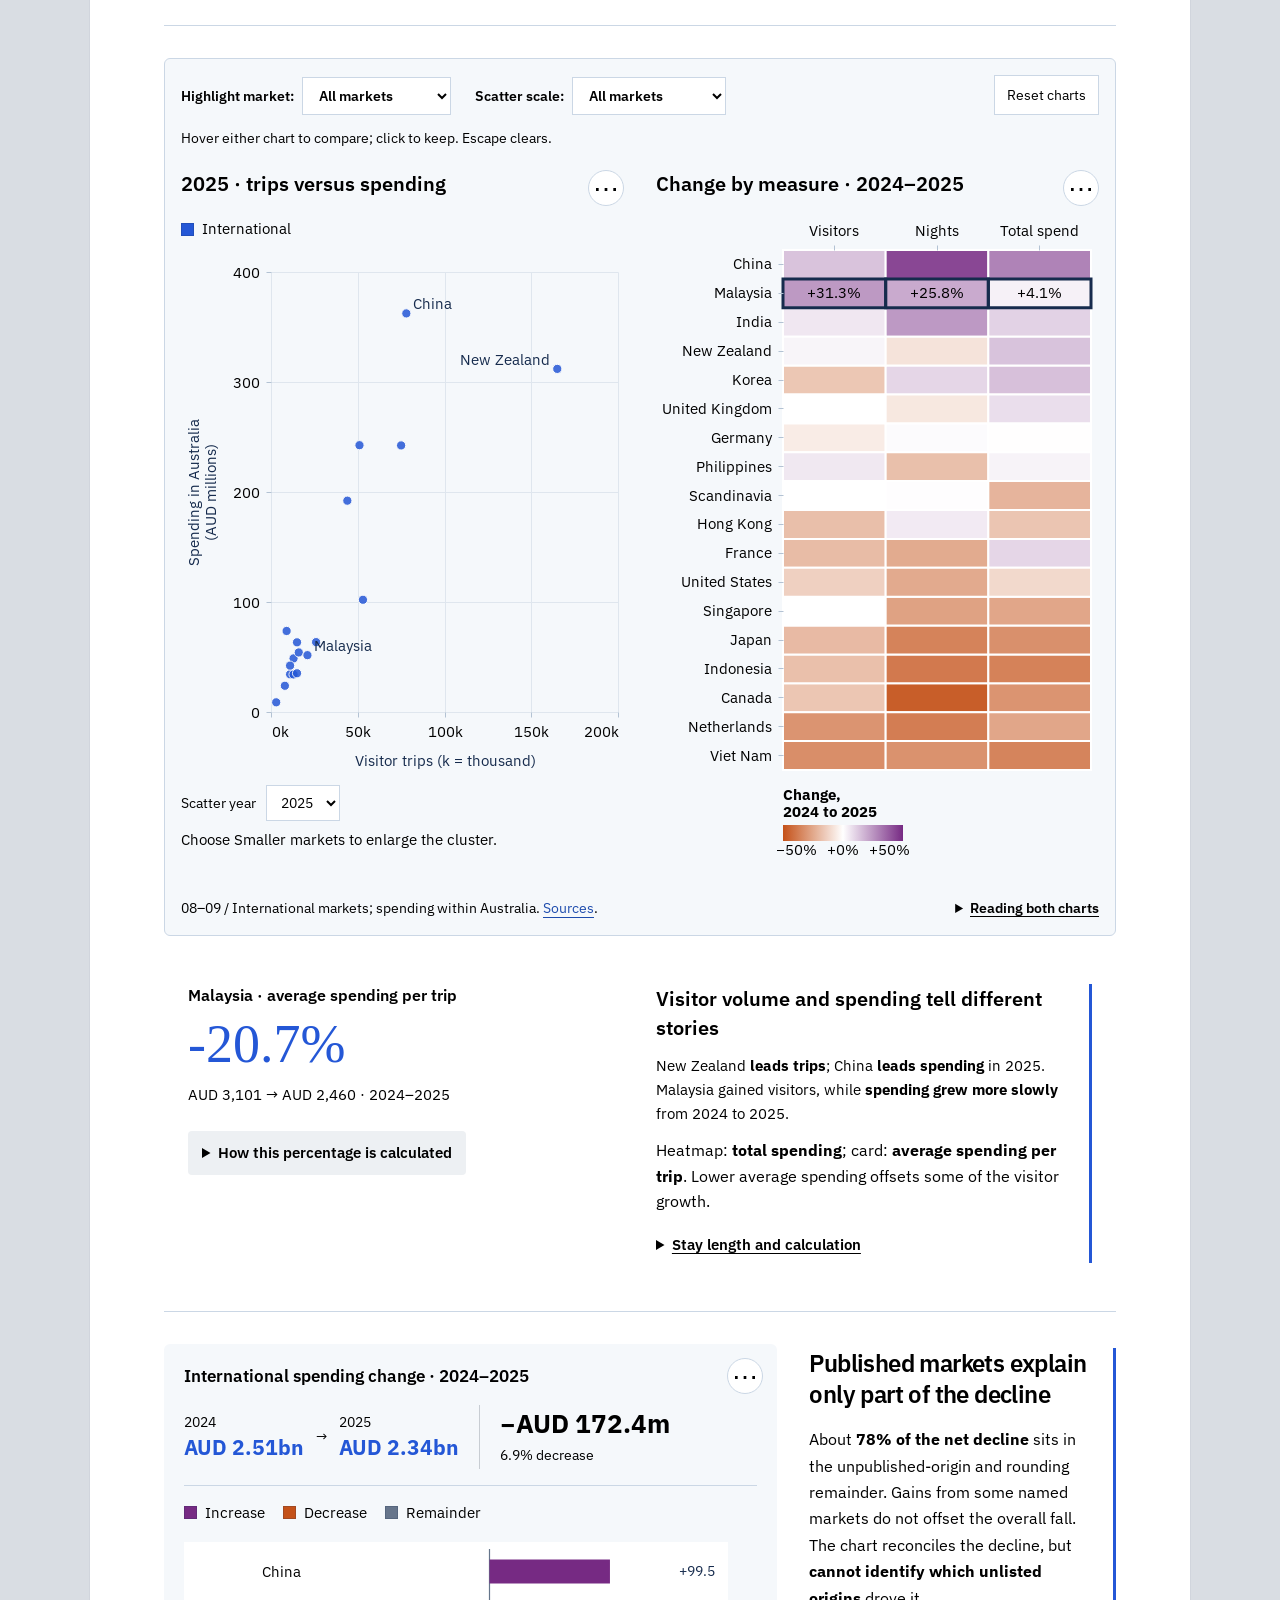
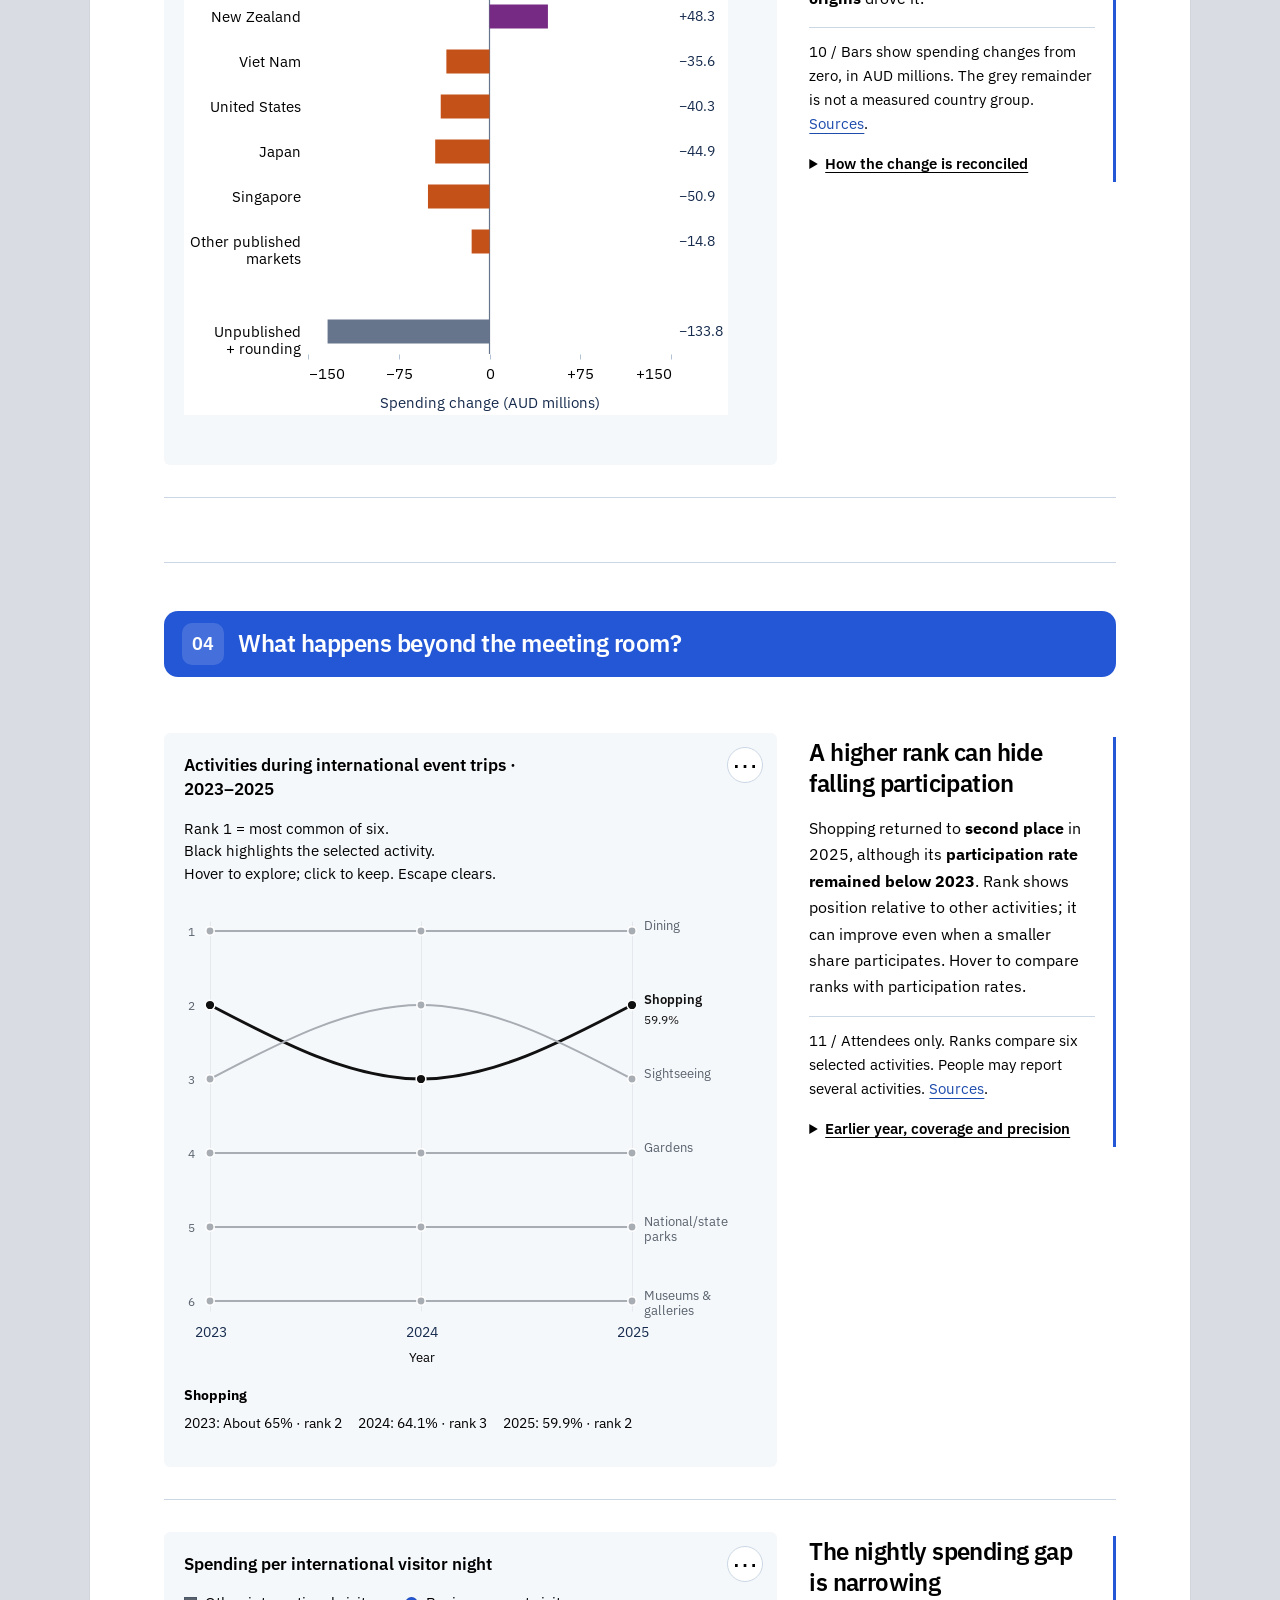
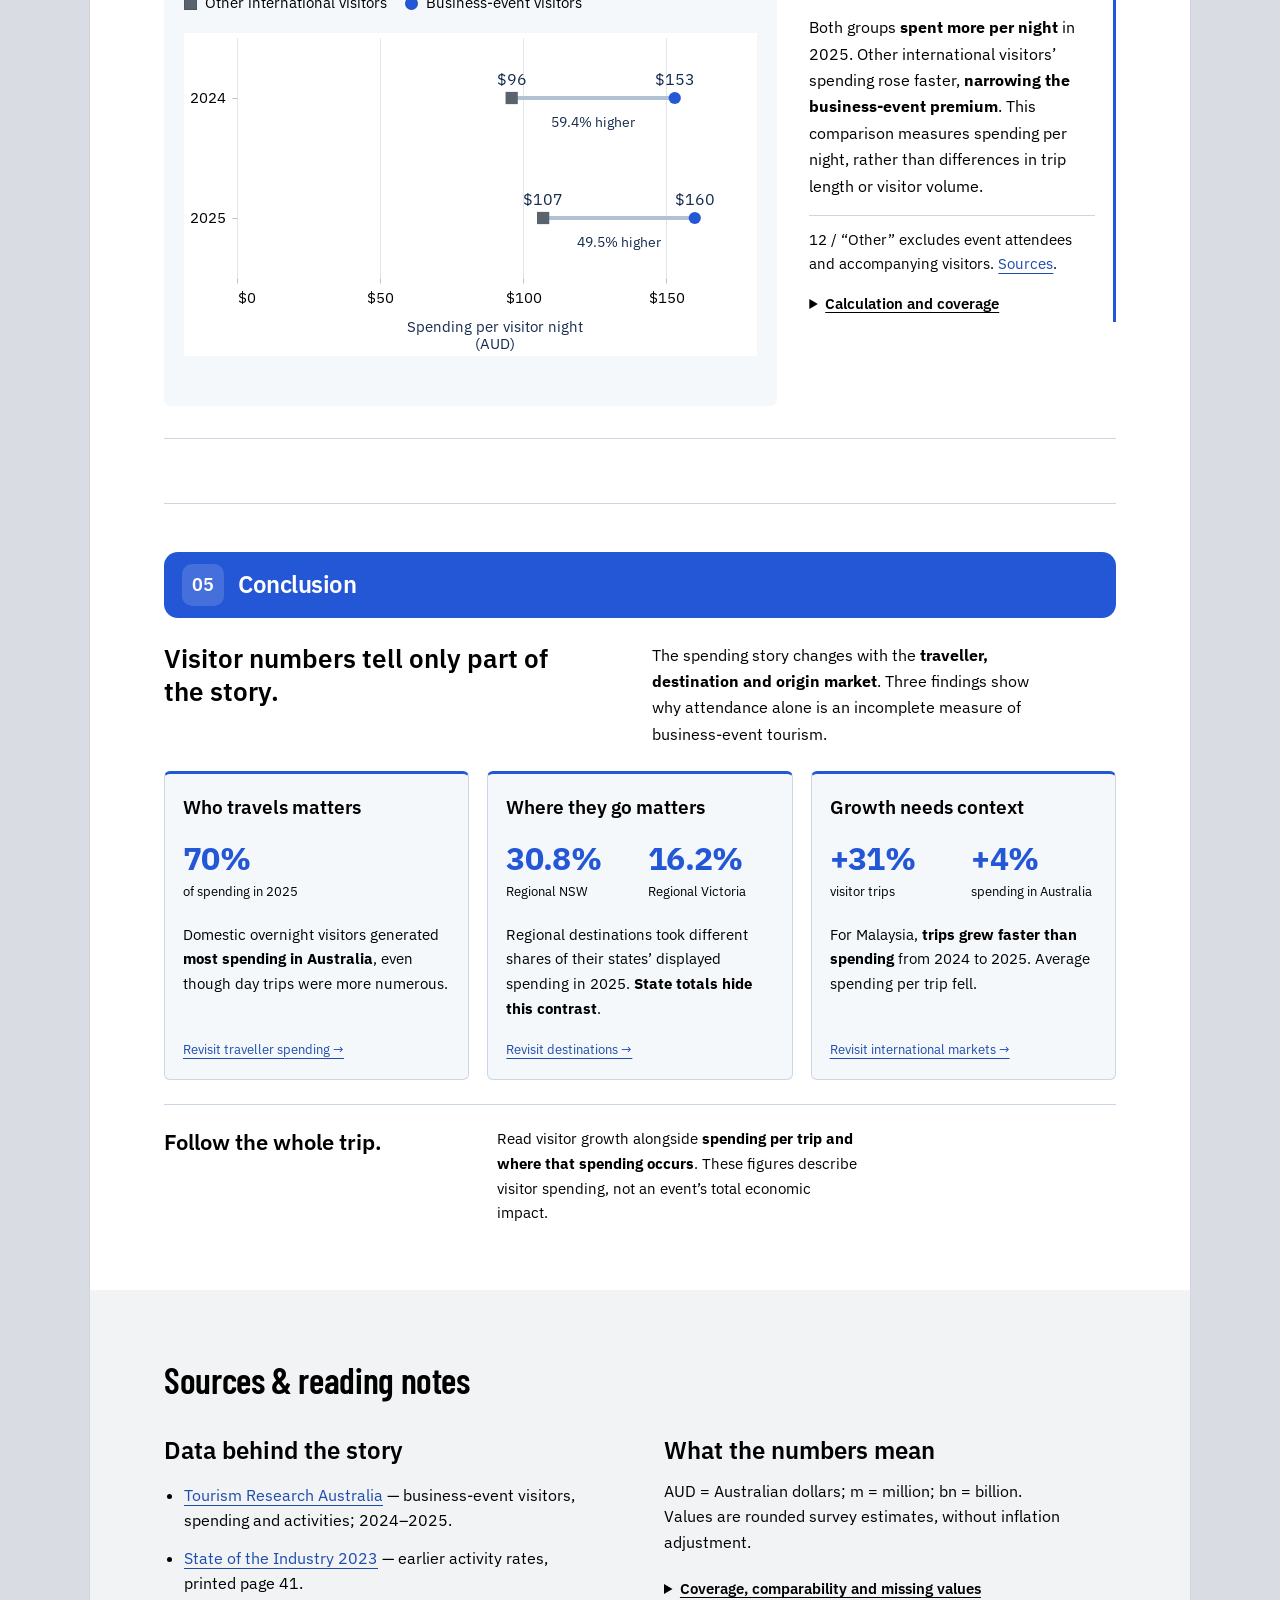
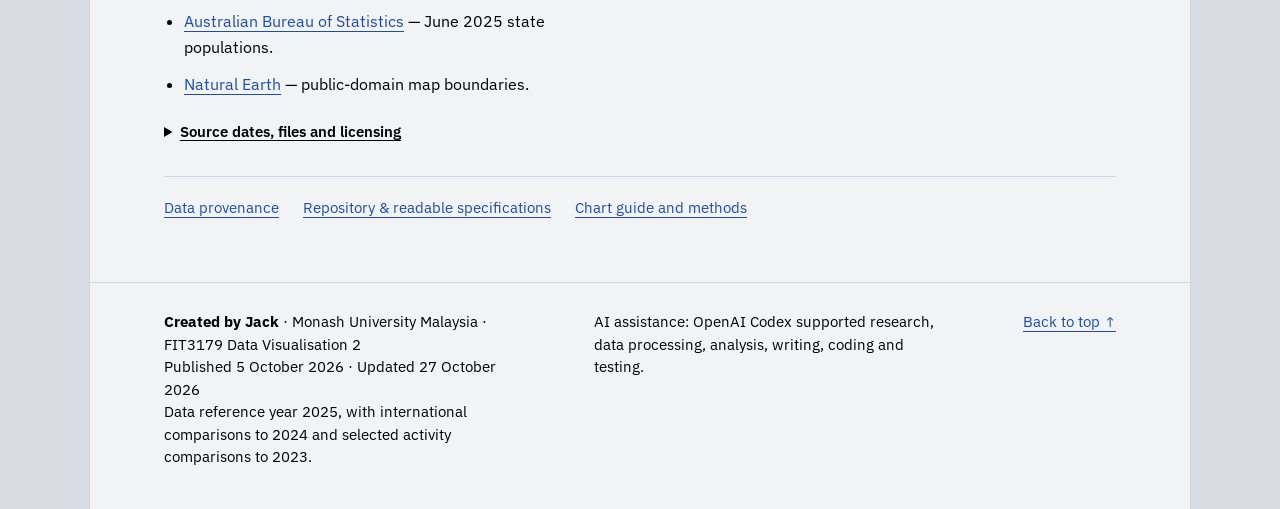
==== commit 413e3899: "Emphasize key takeaways in chart explanations" ====
--- a/index.html
+++ b/index.html
@@ -10,7 +10,7 @@
 <link rel="stylesheet" href="style.css?v=aeaa9000dc72"><link rel="icon" href="favicon.svg" type="image/svg+xml">
 <!-- Refresh the app.js content hash whenever its code changes, especially when chart structures change. -->
 <!-- INTERVIEW: Load Vega, Vega-Lite, Vega-Embed and then app.js in that order. defer waits until HTML parsing finishes before execution. -->
-<script defer src="vendor/vega.min.js"></script><script defer src="vendor/vega-lite.min.js"></script><script defer src="vendor/vega-embed.min.js"></script><script defer src="app.js?v=688ff9391bf8"></script>
+<script defer src="vendor/vega.min.js"></script><script defer src="vendor/vega-lite.min.js"></script><script defer src="vendor/vega-embed.min.js"></script><script defer src="app.js?v=4773944b6981"></script>
 <script defer src="typography.js?v=54bcdddcdc6f"></script>
 </head>
 <body>
@@ -41,7 +41,7 @@
  <div class="chapter-bar"><span class="chapter-no">01</span><h2>Which visits generate the most spending?</h2></div>
  <figure class="story-row">
  <div class="story-plot"><p class="plot-title">Visitor trips and spending shares · 2025</p><div id="chart01" class="chart" aria-label="Waffle charts comparing visitor-trip and spending shares"></div><div class="waffle-key"><p>Trip share / spending share</p><p class="waffle-hint">Hover to compare. Click a group to keep it.</p><button type="button" class="waffle-group" data-waffle-group="Domestic day" aria-pressed="false"><span><i class="day" aria-hidden="true"></i>Domestic day</span><strong>55.3% / 16.7%</strong></button><button type="button" class="waffle-group" data-waffle-group="Domestic overnight" aria-pressed="false"><span><i class="overnight" aria-hidden="true"></i>Domestic overnight</span><strong>41.2% / 69.7%</strong></button><button type="button" class="waffle-group" data-waffle-group="International" aria-pressed="false"><span><i class="international" aria-hidden="true"></i>International</span><strong>3.5% / 13.6%</strong></button></div><button type="button" id="reset-waffle" class="waffle-reset">Show all groups</button><div class="chart-tools" data-chart="01-waffle" data-table="national"></div></div>
- <figcaption class="story-note"><div id="waffle-feedback" class="map-stat-card waffle-stat-card" aria-live="polite" aria-atomic="true"><strong id="waffle-group-name">Domestic day</strong><div class="waffle-stat-values"><div><span id="waffle-trip-share">55.3%</span><span>of visitor trips</span></div><div><span id="waffle-spend-share">16.7%</span><span>of spending</span></div></div><p id="waffle-share-gap">Spending share is 0.3&#215; its trip share.</p></div><div class="story-explanation"><h3>More trips ≠ more spending</h3><p class="chart-intro">Day trips dominate visitor numbers, but overnight trips dominate spending. The contrast shows why counting arrivals alone understates the contribution of visitors who stay overnight. Compare each group’s share across the two grids.</p><div class="figure-method"><p>01 / Each square ≈ 1%; rounded to whole squares. <a href="#sources">Sources</a>.</p><details class="caption-detail"><summary>Reading the shares</summary><p>Both grids total 100 squares. Hover for exact shares. Spending covers the whole trip within Australia.</p></details></div></div></figcaption>
+ <figcaption class="story-note"><div id="waffle-feedback" class="map-stat-card waffle-stat-card" aria-live="polite" aria-atomic="true"><strong id="waffle-group-name">Domestic day</strong><div class="waffle-stat-values"><div><span id="waffle-trip-share">55.3%</span><span>of visitor trips</span></div><div><span id="waffle-spend-share">16.7%</span><span>of spending</span></div></div><p id="waffle-share-gap">Spending share is 0.3&#215; its trip share.</p></div><div class="story-explanation"><h3>More trips ≠ more spending</h3><p class="chart-intro"><strong>Day trips dominate visitor numbers</strong>, but <strong>overnight trips dominate spending</strong>. The contrast shows why counting arrivals alone understates the contribution of visitors who stay overnight. Compare each group’s share across the two grids.</p><div class="figure-method"><p>01 / Each square ≈ 1%; rounded to whole squares. <a href="#sources">Sources</a>.</p><details class="caption-detail"><summary>Reading the shares</summary><p>Both grids total 100 squares. Hover for exact shares. Spending covers the whole trip within Australia.</p></details></div></div></figcaption>
  </figure>
  <div class="story-series">
 <!-- INTERVIEW: Figure 02: chart02 is the mount point for specification 02. The chart-tools data attributes select its data table and specification links. -->
@@ -52,7 +52,7 @@
 <!-- INTERVIEW: Figure 03: chart03 is the mount point for specification 03. The chart-tools data attributes select its data table and specification links. -->
  <figure class="story-row">
  <div class="story-plot"><p class="plot-title">Where international visitors spend · 2025</p><p class="origin-scope">Top six spending origins, plus all other countries combined.</p><div id="chart03" class="chart" aria-label="Sankey: six leading origins and other countries split spending between Australia and outside Australia"></div><div class="map-explorer"><label for="spending-origin">Explore an origin group</label><select id="spending-origin"><option value="">All countries</option></select></div><p class="origin-hint">Hover to explore. Click to keep a country highlighted.</p><div class="chart-tools" data-chart="03-origin-spending" data-table="origin-spending"></div></div>
- <figcaption class="story-note"><div class="map-stat-card origin-stat-card" aria-live="polite" aria-atomic="true"><span id="origin-spending-share">59.1%</span><p class="map-stat-caption">of trip spending retained in Australia from<br><strong id="origin-spending-name">all origin countries</strong></p><p id="origin-spending-inside">Retained in Australia: AUD 2,339.5m</p><p id="origin-spending-outside">Spent outside Australia: AUD 1,615.9m</p></div><div class="story-explanation"><h3>Total budgets and Australian spending tell different stories</h3><p class="chart-intro">United States visitors have the largest total trip budget among these six origins. China’s visitors spend a larger share within Australia, producing the largest contribution among individual published origins. Other countries together contribute more than any single origin.</p><div class="figure-method"><p>03 / Ribbon width shows spending. “Retained” means Australian spending, not net economic retention. <a href="#sources">Sources</a>.</p><details class="caption-detail"><summary>Scope and calculation</summary><p>Ribbon thickness represents spending in AUD. Totals cover all international origins. “Other countries” equals the national total minus these six. It includes other published markets, unlisted origins and rounding. Spending outside Australia = total trip spending minus Australian spending.</p></details></div></div></figcaption>
+ <figcaption class="story-note"><div class="map-stat-card origin-stat-card" aria-live="polite" aria-atomic="true"><span id="origin-spending-share">59.1%</span><p class="map-stat-caption">of trip spending retained in Australia from<br><strong id="origin-spending-name">all origin countries</strong></p><p id="origin-spending-inside">Retained in Australia: AUD 2,339.5m</p><p id="origin-spending-outside">Spent outside Australia: AUD 1,615.9m</p></div><div class="story-explanation"><h3>Total budgets and Australian spending tell different stories</h3><p class="chart-intro">United States visitors have the <strong>largest total trip budget</strong> among these six origins. China’s visitors spend a <strong>larger share within Australia</strong>, producing the largest contribution among individual published origins. Other countries together contribute more than any single origin.</p><div class="figure-method"><p>03 / Ribbon width shows spending. “Retained” means Australian spending, not net economic retention. <a href="#sources">Sources</a>.</p><details class="caption-detail"><summary>Scope and calculation</summary><p>Ribbon thickness represents spending in AUD. Totals cover all international origins. “Other countries” equals the national total minus these six. It includes other published markets, unlisted origins and rounding. Spending outside Australia = total trip spending minus Australian spending.</p></details></div></div></figcaption>
  </figure>
  </div>
 </section>
@@ -62,12 +62,12 @@
 <!-- INTERVIEW: Figure 04: chart04 is the mount point for specification 04. The chart-tools data attributes select its data table and specification links. -->
  <figure class="story-row story-row--map">
  <div class="story-plot"><p class="plot-title">Spending per resident · 2025</p><p class="control-hint">Darker grey means greater spending per resident.</p><div id="chart04" class="chart"></div><div class="map-explorer"><label for="spending-state">Explore a state</label><select id="spending-state"><option value="">Hover the map or choose here</option></select></div><div class="chart-tools" data-chart="04-choropleth" data-table="states"></div></div>
- <figcaption class="story-note"><div id="spending-feedback" class="map-stat-card" aria-live="polite" aria-atomic="true"><span id="spending-state-rate">$1,478</span><p class="map-stat-caption">AUD per resident in<br><strong id="spending-state-name">Northern Territory</strong></p><p id="spending-state-detail">AUD 0.39bn spending / 0.27m residents</p></div><div class="story-explanation"><h3>Smaller markets stand out per resident</h3><p class="chart-intro">The Northern Territory and Australian Capital Territory stand out once spending is divided by population. Their smaller populations change the comparison with larger states. The next map shows how different the picture looks when counting visits instead.</p><div class="figure-method"><p>04 / Spending per resident measures scale, not household income. <a href="#sources">Sources</a>.</p><details class="caption-detail"><summary>How the map is calculated</summary><p>State spending is divided by the number of residents. The equal-area projection preserves relative geographic areas. Colour bands use unequal ranges to reveal state differences. Breaks are AUD 550, 600, 650, 1,000 and 1,300. Each band includes its lower bound, excluding its upper bound. Outlines identify the hovered or chosen state.</p></details></div></div></figcaption>
+ <figcaption class="story-note"><div id="spending-feedback" class="map-stat-card" aria-live="polite" aria-atomic="true"><span id="spending-state-rate">$1,478</span><p class="map-stat-caption">AUD per resident in<br><strong id="spending-state-name">Northern Territory</strong></p><p id="spending-state-detail">AUD 0.39bn spending / 0.27m residents</p></div><div class="story-explanation"><h3>Smaller markets stand out per resident</h3><p class="chart-intro">The Northern Territory and Australian Capital Territory stand out once <strong>spending is divided by population</strong>. Their <strong>smaller populations</strong> change the comparison with larger states. The next map shows how different the picture looks when counting visits instead.</p><div class="figure-method"><p>04 / Spending per resident measures scale, not household income. <a href="#sources">Sources</a>.</p><details class="caption-detail"><summary>How the map is calculated</summary><p>State spending is divided by the number of residents. The equal-area projection preserves relative geographic areas. Colour bands use unequal ranges to reveal state differences. Breaks are AUD 550, 600, 650, 1,000 and 1,300. Each band includes its lower bound, excluding its upper bound. Outlines identify the hovered or chosen state.</p></details></div></div></figcaption>
  </figure>
 <!-- INTERVIEW: Figure 05: chart05 is the mount point for specification 05. The chart-tools data attributes select its data table and specification links. -->
  <figure class="story-row story-row--map">
  <div class="story-plot"><p class="plot-title">Business-event visits by state · 2025</p><div id="chart05" class="chart"></div><div class="semantic-legend" data-legend="states" aria-label="Chart colour legend"></div><div class="chart-tools" data-chart="05-symbol-map" data-table="states"></div></div>
- <figcaption class="story-note"><div id="visits-feedback" class="map-stat-card" aria-live="polite" aria-atomic="true"><span id="visits-state-value">7.2m</span><p class="map-stat-caption">state visits in<br><strong id="visits-state-name">New South Wales</strong></p><p id="visits-state-detail">7,205,000 visits recorded in 2025.</p></div><div class="story-explanation"><h3>The east coast concentrates visitor volume</h3><p class="chart-intro">New South Wales, Victoria and Queensland attract the largest visit volumes. That differs from the territories’ prominence in spending per resident. Geography therefore tells two stories: where most visits occur, and where spending is large relative to population.</p><div class="figure-method"><p>05 / Circle area shows visits; multi-state trips count in each state. <a href="#sources">Sources</a>.</p><details class="caption-detail"><summary>Reading the map</summary><p>Counts are 2025 state visits, not unique national trips. Select a state to link the map and destination treemap. Colours identify states. The equal-area projection preserves relative geographic areas.</p></details></div></div></figcaption>
+ <figcaption class="story-note"><div id="visits-feedback" class="map-stat-card" aria-live="polite" aria-atomic="true"><span id="visits-state-value">7.2m</span><p class="map-stat-caption">state visits in<br><strong id="visits-state-name">New South Wales</strong></p><p id="visits-state-detail">7,205,000 visits recorded in 2025.</p></div><div class="story-explanation"><h3>The east coast concentrates visitor volume</h3><p class="chart-intro">New South Wales, Victoria and Queensland attract the <strong>largest visit volumes</strong>. That differs from the territories’ prominence in <strong>spending per resident</strong>. Geography therefore tells two stories: where most visits occur, and where spending is large relative to population.</p><div class="figure-method"><p>05 / Circle area shows visits; multi-state trips count in each state. <a href="#sources">Sources</a>.</p><details class="caption-detail"><summary>Reading the map</summary><p>Counts are 2025 state visits, not unique national trips. Select a state to link the map and destination treemap. Colours identify states. The equal-area projection preserves relative geographic areas.</p></details></div></div></figcaption>
  </figure>
  </div>
 <aside class="state-mix-panel" aria-labelledby="state-mix-title">
@@ -85,7 +85,7 @@
 <!-- INTERVIEW: Figure 06: chart06 is the mount point for specification 06. The chart-tools data attributes select its data table and specification links. -->
  <figure class="story-row">
  <div class="story-plot"><p class="plot-title">Destination spending by state · 2025</p><div class="semantic-legend" data-legend="states" aria-label="Chart colour legend"></div><div id="chart06" class="chart"></div><div class="map-explorer"><label for="destination-choice">Explore a destination</label><select id="destination-choice"><option value="">Follow the selected state</option></select></div><details class="caption-detail state-detail-disclosure"><summary>State totals and destination values</summary><div id="state-detail" class="state-detail" aria-live="polite"><p>Select a state to see its destination values.</p></div></details><div class="chart-tools" data-chart="06-treemap" data-table="regions"></div></div>
- <figcaption class="story-note"><div id="destination-feedback" class="map-stat-card" aria-live="polite" aria-atomic="true"><span id="destination-value">$4.05bn</span><p class="map-stat-caption">AUD spent in<br><strong id="destination-name">Sydney</strong><br><span id="destination-state">New South Wales</span></p><p id="destination-share">69.2% of displayed state spending.</p></div><div class="story-explanation"><h3>State totals hide regional differences</h3><p class="chart-intro">Large city rectangles dominate, but the regional balance differs between states. Regional New South Wales accounts for <strong>30.8%</strong> of displayed state spending, compared with <strong>16.2%</strong> in Regional Victoria. National totals conceal this difference in where spending is distributed.</p><div class="figure-method"><p>06 / Area shows spending; shares use each state’s displayed total. Region definitions differ. <a href="#sources">Sources</a>.</p><details class="caption-detail"><summary>Region boundaries and coverage</summary><p>Percentages are rounded independently and may not add to exactly 100%. Region definitions differ, so this is not a uniform city-versus-rural comparison. Gold Coast and Perth follow the source’s region boundaries; the Australian Capital Territory is shown as a whole. See <a href="#region-method">regional coverage notes</a> for omitted unknown spending and rounding differences.</p></details></div></div></figcaption>
+ <figcaption class="story-note"><div id="destination-feedback" class="map-stat-card" aria-live="polite" aria-atomic="true"><span id="destination-value">$4.05bn</span><p class="map-stat-caption">AUD spent in<br><strong id="destination-name">Sydney</strong><br><span id="destination-state">New South Wales</span></p><p id="destination-share">69.2% of displayed state spending.</p></div><div class="story-explanation"><h3>State totals hide regional differences</h3><p class="chart-intro">Large city rectangles dominate, but the <strong>regional balance differs</strong> between states. Regional New South Wales accounts for <strong>30.8%</strong> of displayed state spending, compared with <strong>16.2%</strong> in Regional Victoria. National totals conceal this difference in where spending is distributed.</p><div class="figure-method"><p>06 / Area shows spending; shares use each state’s displayed total. Region definitions differ. <a href="#sources">Sources</a>.</p><details class="caption-detail"><summary>Region boundaries and coverage</summary><p>Percentages are rounded independently and may not add to exactly 100%. Region definitions differ, so this is not a uniform city-versus-rural comparison. Gold Coast and Perth follow the source’s region boundaries; the Australian Capital Territory is shown as a whole. See <a href="#region-method">regional coverage notes</a> for omitted unknown spending and rounding differences.</p></details></div></div></figcaption>
  </figure>
 </div></section>
 <section class="chapter wrap" id="origins">
@@ -93,7 +93,7 @@
 <!-- INTERVIEW: Figure 07: chart07 is the mount point for specification 07. The chart-tools data attributes select its data table and specification links. -->
  <figure class="story-row story-row--map story-row--origins">
  <div class="story-plot"><p class="plot-title">International visitor origins · 2025</p><div class="origin-map-controls"><div><span class="origin-control-label" id="origin-region-label">Region</span><div id="origin-key" class="origin-key" role="group" aria-labelledby="origin-region-label"></div></div><div class="origin-country-control"><label for="origin-country">Country / territory</label><select id="origin-country"><option value="All origins">All countries</option></select></div></div><div id="chart07" class="chart" aria-label="Flow map of 17 international visitor origins"></div><div class="origin-map-legend" role="group" aria-label="Map legend"><div class="origin-map-legend-heading"><strong>Visitor trips</strong><div class="semantic-legend" data-legend="international" aria-label="Chart colour legend"></div></div><div id="origin-width-key" class="origin-width-key" aria-label="Line width represents visitor trips"></div></div><div class="chart-tools" data-chart="07-flow-map" data-table="origins"></div></div>
- <figcaption class="story-note"><div class="map-stat-card origin-map-card" aria-live="polite" aria-atomic="true"><span id="origin-map-value">619,000</span><p class="map-stat-caption">visitor trips from<br><strong id="origin-map-name">the 17 origins shown</strong></p><p id="origin-map-detail">2025 · 17 published origins shown</p></div><div class="story-explanation"><h3>Business events connect Australia across continents</h3><p class="chart-intro">New Zealand is the largest visitor origin shown, alongside connections across Asia, Europe and North America. Malaysia forms part of this wider network.</p><div class="figure-method"><p>07 / Seventeen published origins; line width shows trips. Connections are schematic, not flights. <a href="#sources">Sources</a>.</p><details class="caption-detail"><summary>Coverage and map design</summary><p>These origins account for about 85% of international trips in 2025. Region filters show matching origins; the dropdown selects one. Card percentages use the selected region’s displayed trips. All regions uses the 17 displayed origins. Scandinavia is a grouped market without one country location. Map values are rounded visitor-trip estimates. Lines join representative cities to Canberra, not airports. Blue represents international visitors. The Pacific-centred equal-area projection keeps the region in view.</p></details></div></div></figcaption>
+ <figcaption class="story-note"><div class="map-stat-card origin-map-card" aria-live="polite" aria-atomic="true"><span id="origin-map-value">619,000</span><p class="map-stat-caption">visitor trips from<br><strong id="origin-map-name">the 17 origins shown</strong></p><p id="origin-map-detail">2025 · 17 published origins shown</p></div><div class="story-explanation"><h3>Business events connect Australia across continents</h3><p class="chart-intro">New Zealand is the <strong>largest visitor origin</strong> shown, alongside connections across Asia, Europe and North America. Malaysia forms part of this wider network.</p><div class="figure-method"><p>07 / Seventeen published origins; line width shows trips. Connections are schematic, not flights. <a href="#sources">Sources</a>.</p><details class="caption-detail"><summary>Coverage and map design</summary><p>These origins account for about 85% of international trips in 2025. Region filters show matching origins; the dropdown selects one. Card percentages use the selected region’s displayed trips. All regions uses the 17 displayed origins. Scandinavia is a grouped market without one country location. Map values are rounded visitor-trip estimates. Lines join representative cities to Canberra, not airports. Blue represents international visitors. The Pacific-centred equal-area projection keeps the region in view.</p></details></div></div></figcaption>
  </figure>
 <section class="market-pair" aria-label="Compare international visitor markets">
  <div class="market-chart-panel">
@@ -114,7 +114,7 @@
 <!-- INTERVIEW: Figure 10: chart10 is the mount point for specification 10. The chart-tools data attributes select its data table and specification links. -->
  <figure class="story-row">
  <div class="story-plot"><p class="plot-title">International spending change · 2024–2025</p><div class="spending-change-summary" aria-label="National international visitor spending in Australia"><div class="spending-total-pair"><span>2024 <strong id="spending-before">AUD 2.51bn</strong></span><span aria-hidden="true">→</span><span>2025 <strong id="spending-after">AUD 2.34bn</strong></span></div><p><strong id="spending-net">−AUD 172.4m</strong><span id="spending-net-rate">6.9% decrease</span></p></div><div class="semantic-legend" data-legend="spending-change" aria-label="Chart colour legend"></div><div id="chart10" class="chart"></div><div class="chart-tools" data-chart="10-spending-change" data-table="waterfall"></div></div>
- <figcaption class="story-note"><div class="story-explanation"><h3>Published markets explain only part of the decline</h3><p class="chart-intro">About <strong>78% of the net decline</strong> sits in the unpublished-origin and rounding remainder. Gains from some named markets do not offset the overall fall. The chart reconciles the decline, but cannot identify which unlisted origins drove it.</p><div class="figure-method"><p>10 / Bars show spending changes from zero, in AUD millions. The grey remainder is not a measured country group. <a href="#sources">Sources</a>.</p><details class="caption-detail"><summary>How the change is reconciled</summary><p>National totals appear above the chart. Positive bars extend right; negative bars extend left. The gap separates the unpublished-origin and rounding remainder from published-market changes. The six largest published market changes appear separately. “Other published markets” combines the remaining 12.</p><p>“Unpublished + rounding” is the national change minus all 18 published-market changes. Contributions reconcile the totals; they do not explain causes.</p></details></div></div></figcaption>
+ <figcaption class="story-note"><div class="story-explanation"><h3>Published markets explain only part of the decline</h3><p class="chart-intro">About <strong>78% of the net decline</strong> sits in the unpublished-origin and rounding remainder. Gains from some named markets do not offset the overall fall. The chart reconciles the decline, but <strong>cannot identify which unlisted origins</strong> drove it.</p><div class="figure-method"><p>10 / Bars show spending changes from zero, in AUD millions. The grey remainder is not a measured country group. <a href="#sources">Sources</a>.</p><details class="caption-detail"><summary>How the change is reconciled</summary><p>National totals appear above the chart. Positive bars extend right; negative bars extend left. The gap separates the unpublished-origin and rounding remainder from published-market changes. The six largest published market changes appear separately. “Other published markets” combines the remaining 12.</p><p>“Unpublished + rounding” is the national change minus all 18 published-market changes. Contributions reconcile the totals; they do not explain causes.</p></details></div></div></figcaption>
  </figure>
 </section>
 <section class="band" id="beyond"><div class="chapter wrap">
@@ -123,24 +123,24 @@
 <!-- INTERVIEW: Figure 11: chart11 is the mount point for specification 11. The chart-tools data attributes select its data table and specification links. -->
  <figure class="story-row story-row--bump">
  <div class="story-plot"><p class="plot-title">Activities during international event trips · 2023–2025</p><p class="control-hint">Rank 1 = most common of six.<br>Black highlights the selected activity.<br>Hover to explore; click to keep. Escape clears.</p><div id="chart11" class="chart" tabindex="0" aria-label="Activity ranks. Use arrow keys to select; Escape clears."></div><div id="activity-feedback" class="activity-feedback" aria-live="polite"></div><div class="chart-tools" data-chart="11-activity-bump" data-table="activities"></div></div>
- <figcaption class="story-note"><div class="story-explanation"><h3>A higher rank can hide falling participation</h3><p class="chart-intro">Shopping returned to second place in 2025, although its participation rate remained below 2023. Rank shows position relative to other activities; it can improve even when a smaller share participates. Hover to compare ranks with participation rates.</p><div class="figure-method"><p>11 / Attendees only. Ranks compare six selected activities. People may report several activities. <a href="#sources">Sources</a>.</p><details class="caption-detail"><summary>Earlier year, coverage and precision</summary><p>Annual groups are compared, not the same people. Activities do not establish event effects or timing.</p><p>2023 comes from TRA’s <a href="https://www.tra.gov.au/content/dam/austrade-assets/global/wip/tra/documents/soti/tra-state-of-the-industry-2023.pdf#page=43">State of the Industry 2023, printed page 41</a> and is published as whole percentages. The 2024–2025 values come from the business-events dashboard. Short labels map eating out to Dining, botanical/public gardens to Gardens, and museums/art galleries to Museums &amp; galleries. The 2023 report gives national parks; the dashboard labels this national/state parks. These published estimates may reflect different revisions. Beach visits are omitted because the report does not supply a 2023 rate. People may choose several activities, so percentages do not sum to 100%.</p></details></div></div></figcaption>
+ <figcaption class="story-note"><div class="story-explanation"><h3>A higher rank can hide falling participation</h3><p class="chart-intro">Shopping returned to <strong>second place</strong> in 2025, although its <strong>participation rate remained below 2023</strong>. Rank shows position relative to other activities; it can improve even when a smaller share participates. Hover to compare ranks with participation rates.</p><div class="figure-method"><p>11 / Attendees only. Ranks compare six selected activities. People may report several activities. <a href="#sources">Sources</a>.</p><details class="caption-detail"><summary>Earlier year, coverage and precision</summary><p>Annual groups are compared, not the same people. Activities do not establish event effects or timing.</p><p>2023 comes from TRA’s <a href="https://www.tra.gov.au/content/dam/austrade-assets/global/wip/tra/documents/soti/tra-state-of-the-industry-2023.pdf#page=43">State of the Industry 2023, printed page 41</a> and is published as whole percentages. The 2024–2025 values come from the business-events dashboard. Short labels map eating out to Dining, botanical/public gardens to Gardens, and museums/art galleries to Museums &amp; galleries. The 2023 report gives national parks; the dashboard labels this national/state parks. These published estimates may reflect different revisions. Beach visits are omitted because the report does not supply a 2023 rate. People may choose several activities, so percentages do not sum to 100%.</p></details></div></div></figcaption>
  </figure>
 <!-- INTERVIEW: Figure 12: chart12 is the mount point for specification 12. The chart-tools data attributes select its data table and specification links. -->
  <figure class="story-row">
  <div class="story-plot"><p class="plot-title">Spending per international visitor night</p><div class="semantic-legend" data-legend="nightVisitors" aria-label="Visitor group colours and shapes"></div><div id="chart12" class="chart"></div><div class="chart-tools" data-chart="12-per-night" data-table="per-night"></div></div>
- <figcaption class="story-note"><div class="story-explanation"><h3>The nightly spending gap is narrowing</h3><p class="chart-intro">Both groups spent more per night in 2025. Other international visitors’ spending rose faster, narrowing the business-event premium. This comparison measures spending per night, rather than differences in trip length or visitor volume.</p><div class="figure-method"><p>12 / “Other” excludes event attendees and accompanying visitors. <a href="#sources">Sources</a>.</p><details class="caption-detail"><summary>Calculation and coverage</summary><p>Positions show spending per night in AUD. Published estimates are rounded. Premium = event visitors ÷ other visitors − 1. These group averages do not isolate an event’s effect.</p></details></div></div></figcaption>
+ <figcaption class="story-note"><div class="story-explanation"><h3>The nightly spending gap is narrowing</h3><p class="chart-intro">Both groups <strong>spent more per night</strong> in 2025. Other international visitors’ spending rose faster, <strong>narrowing the business-event premium</strong>. This comparison measures spending per night, rather than differences in trip length or visitor volume.</p><div class="figure-method"><p>12 / “Other” excludes event attendees and accompanying visitors. <a href="#sources">Sources</a>.</p><details class="caption-detail"><summary>Calculation and coverage</summary><p>Positions show spending per night in AUD. Published estimates are rounded. Premium = event visitors ÷ other visitors − 1. These group averages do not isolate an event’s effect.</p></details></div></div></figcaption>
  </figure>
  </div>
 </div></section>
 <section class="chapter wrap" id="conclusion" aria-labelledby="conclusion-title">
  <div class="chapter-bar"><span class="chapter-no">05</span><h2 id="conclusion-title">Conclusion</h2></div>
- <div class="conclusion-opening"><h3>Visitor numbers tell only part of the story.</h3><p>The spending story changes with the traveller, destination and origin market. Three findings show why attendance alone is an incomplete measure of business-event tourism.</p></div>
+ <div class="conclusion-opening"><h3>Visitor numbers tell only part of the story.</h3><p>The spending story changes with the <strong>traveller, destination and origin market</strong>. Three findings show why attendance alone is an incomplete measure of business-event tourism.</p></div>
  <div class="conclusion-cards">
-  <article class="conclusion-card"><h3>Who travels matters</h3><div class="conclusion-metrics"><div><strong>70%</strong><span>of spending in 2025</span></div></div><p>Domestic overnight visitors generated most spending in Australia, even though day trips were more numerous.</p><a href="#mix">Revisit traveller spending →</a></article>
-  <article class="conclusion-card"><h3>Where they go matters</h3><div class="conclusion-metrics"><div><strong>30.8%</strong><span>Regional NSW</span></div><div><strong>16.2%</strong><span>Regional Victoria</span></div></div><p>Regional destinations took different shares of their states’ displayed spending in 2025. State totals hide this contrast.</p><a href="#places">Revisit destinations →</a></article>
-  <article class="conclusion-card"><h3>Growth needs context</h3><div class="conclusion-metrics"><div><strong>+31%</strong><span>visitor trips</span></div><div><strong>+4%</strong><span>spending in Australia</span></div></div><p>For Malaysia, trips grew faster than spending from 2024 to 2025. Average spending per trip fell.</p><a href="#origins">Revisit international markets →</a></article>
+  <article class="conclusion-card"><h3>Who travels matters</h3><div class="conclusion-metrics"><div><strong>70%</strong><span>of spending in 2025</span></div></div><p>Domestic overnight visitors generated <strong>most spending in Australia</strong>, even though day trips were more numerous.</p><a href="#mix">Revisit traveller spending →</a></article>
+  <article class="conclusion-card"><h3>Where they go matters</h3><div class="conclusion-metrics"><div><strong>30.8%</strong><span>Regional NSW</span></div><div><strong>16.2%</strong><span>Regional Victoria</span></div></div><p>Regional destinations took different shares of their states’ displayed spending in 2025. <strong>State totals hide this contrast</strong>.</p><a href="#places">Revisit destinations →</a></article>
+  <article class="conclusion-card"><h3>Growth needs context</h3><div class="conclusion-metrics"><div><strong>+31%</strong><span>visitor trips</span></div><div><strong>+4%</strong><span>spending in Australia</span></div></div><p>For Malaysia, <strong>trips grew faster than spending</strong> from 2024 to 2025. Average spending per trip fell.</p><a href="#origins">Revisit international markets →</a></article>
  </div>
- <div class="conclusion-takeaway"><h3>Follow the whole trip.</h3><p>Read visitor growth alongside spending per trip and where that spending occurs. These figures describe visitor spending, not an event’s total economic impact.</p></div>
+ <div class="conclusion-takeaway"><h3>Follow the whole trip.</h3><p>Read visitor growth alongside <strong>spending per trip and where that spending occurs</strong>. These figures describe visitor spending, not an event’s total economic impact.</p></div>
 </section>
 <section class="wrap methods" id="sources"><h2>Sources &amp; reading notes</h2><div class="two-col"><div><h3>Data behind the story</h3><ul><li><a href="https://www.tra.gov.au/en/tourism-statistics/business-events-data">Tourism Research Australia</a> — business-event visitors, spending and activities; 2024–2025.</li><li><a href="https://www.tra.gov.au/content/dam/austrade-assets/global/wip/tra/documents/soti/tra-state-of-the-industry-2023.pdf#page=43">State of the Industry 2023</a> — earlier activity rates, printed page 41.</li><li><a href="https://www.abs.gov.au/statistics/people/population/national-state-and-territory-population/mar-2026">Australian Bureau of Statistics</a> — June 2025 state populations.</li><li><a href="https://www.naturalearthdata.com/">Natural Earth</a> — public-domain map boundaries.</li></ul><details class="caption-detail"><summary>Source dates, files and licensing</summary><p>Tourism data retrieved 5 October 2026; dashboard refreshed 21 May 2026. National, state, destination and international tables cover calendar years. Activities additionally use the 2023 report.</p><p>Population: March 2026 release, published 17 September 2026. June 2025 values use Table 4, <code>310104.xlsx</code>, Data1 row 187, columns T–AA.</p><p>Tourism Research Australia and Australian Bureau of Statistics: © Commonwealth of Australia, <a href="https://creativecommons.org/licenses/by/4.0/">CC BY 4.0</a>. Adapted and combined; no endorsement implied. <a href="https://www.austrade.gov.au/en/site-information/site-disclaimer">Tourism Research Australia terms</a> · <a href="https://www.abs.gov.au/website-privacy-copyright-and-disclaimer">Australian Bureau of Statistics terms</a>.</p></details></div><div><h3>What the numbers mean</h3><p>AUD = Australian dollars; m = million; bn = billion. Values are rounded survey estimates, without inflation adjustment.</p><details class="caption-detail"><summary>Coverage, comparability and missing values</summary><ul><li>Domestic estimates form a 2025 snapshot. Australia changed its domestic survey in January 2025; earlier domestic values are not directly comparable. Year-to-year spending comparisons here use international visitors.</li><li>Trips are not unique people. Multi-state trips count in each visited state.</li><li>Visitor totals combine attendees and accompanying visitors without counting overlapping groups twice. Activity rates cover attendees only.</li><li>Surveys exclude most local attendees and some industry expenditure. Visitor spending is not total economic impact.</li><li>Missing or withheld estimates are not zero. No uncertainty ranges are supplied; small changes may reflect survey variability.</li><li id="region-method">Regional totals exclude AUD 1m of other/unknown spending and zero/unallocated entries. Rounding can produce differences from state totals.</li><li>Spending per resident combines tourism spending and population estimates. It measures relative scale, not residents’ benefit.</li></ul></details></div></div><p class="methods-links"><a href="data/provenance.json">Data provenance</a><a href="https://github.com/2323-art/fit3179-business-events-tourism">Repository &amp; readable specifications</a><a href="README.md">Chart guide and methods</a></p></section>
 </main>
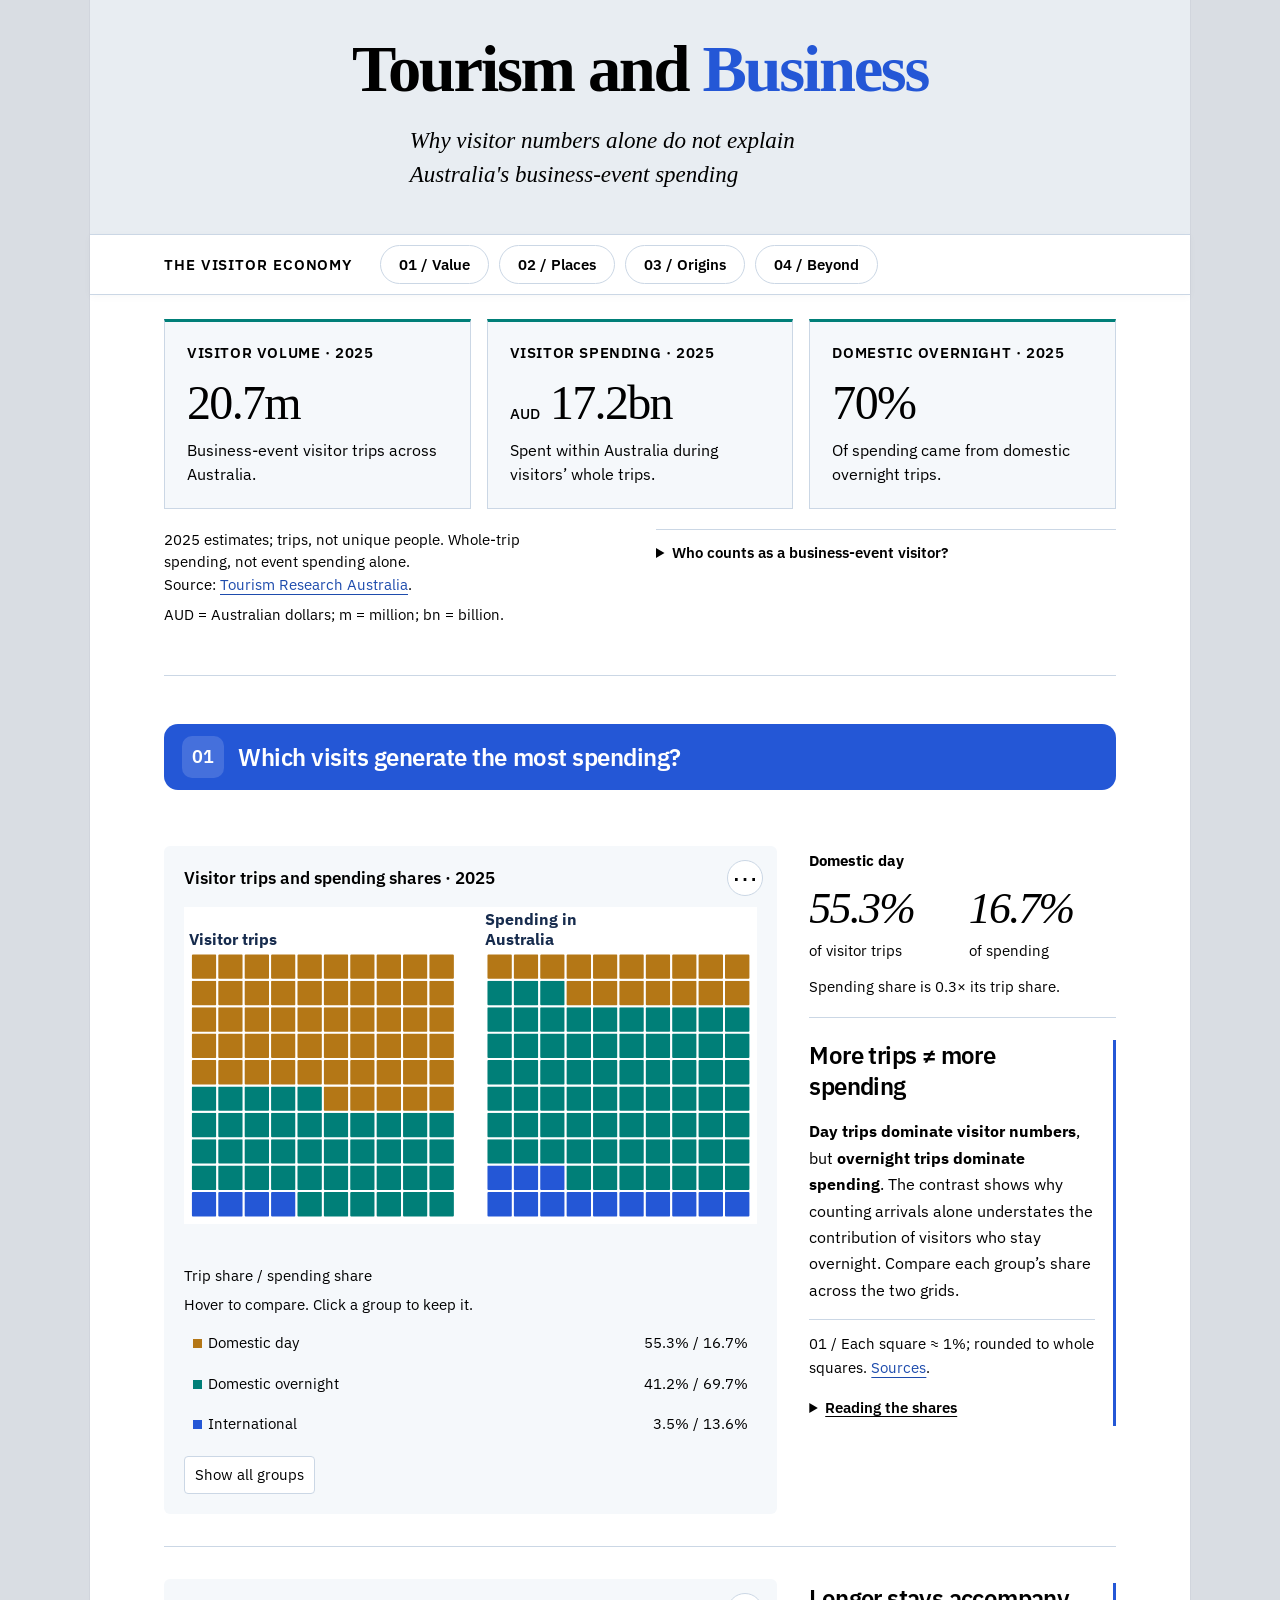
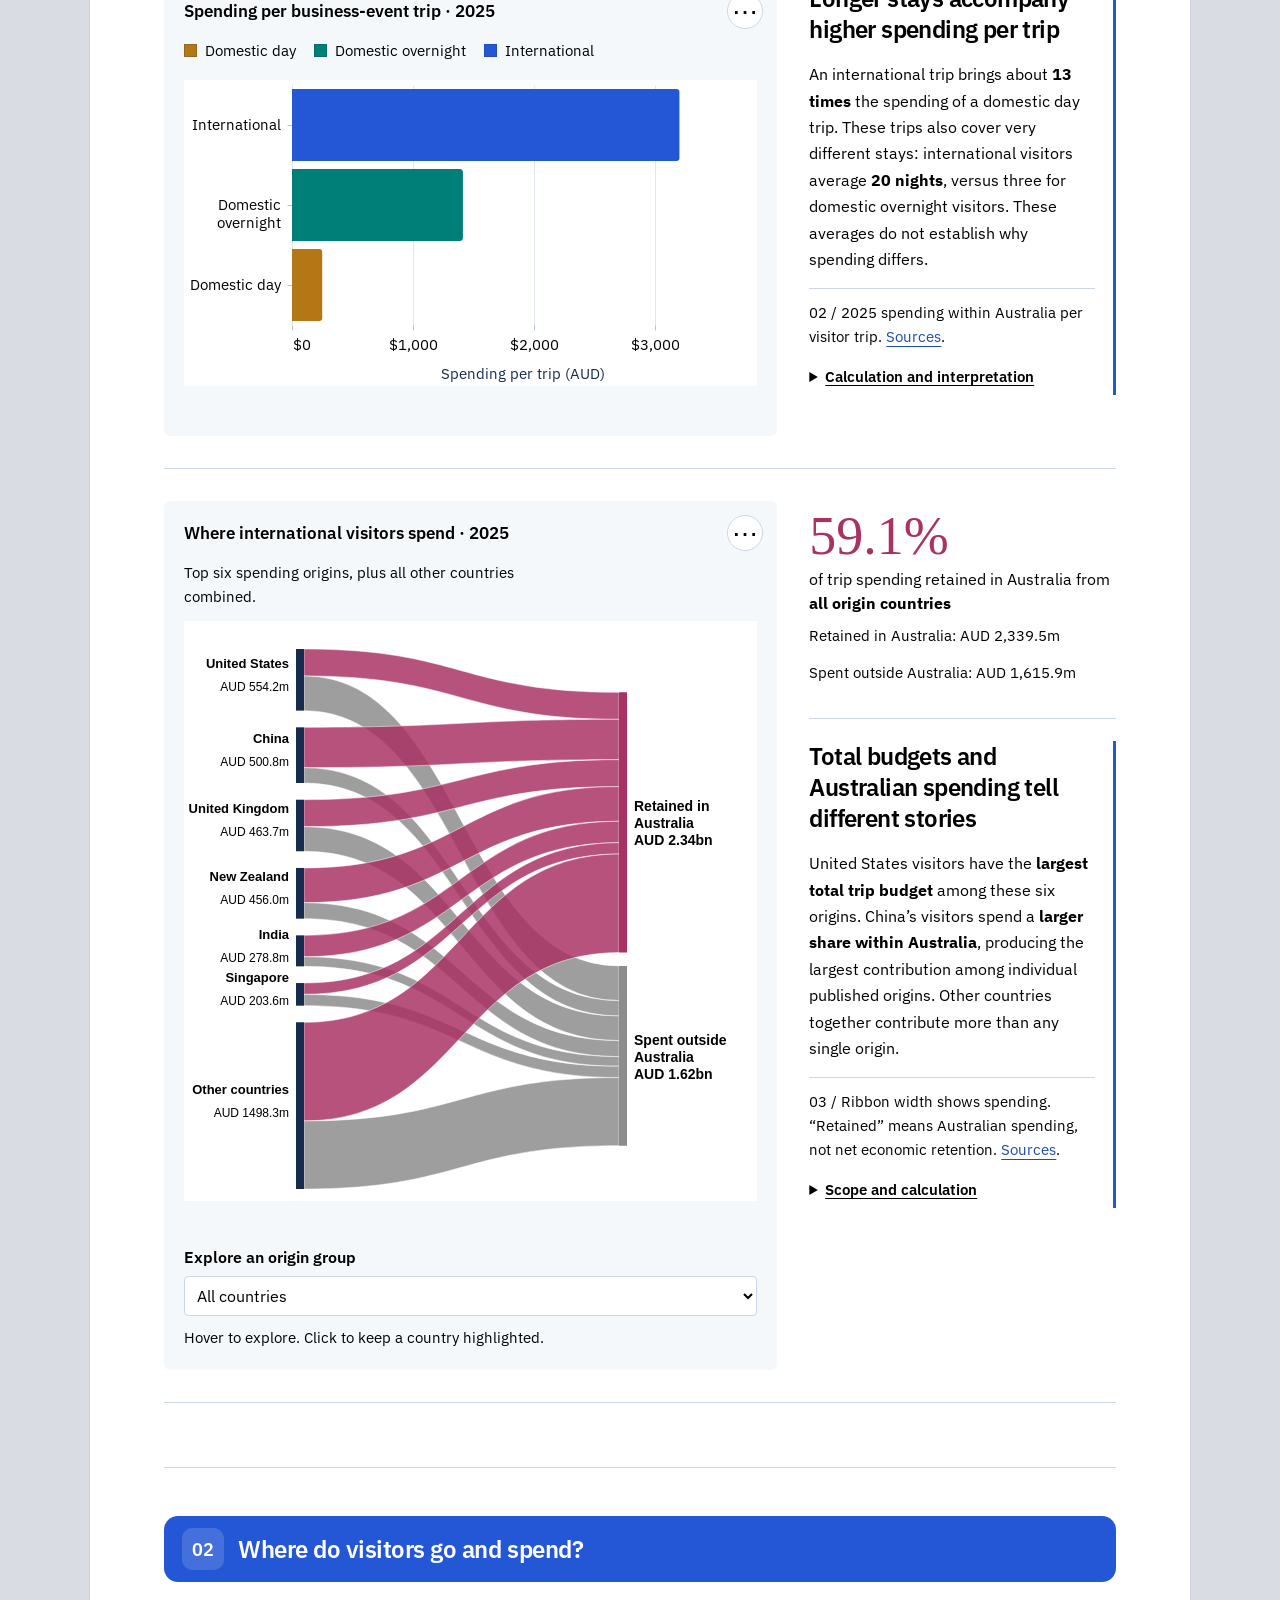
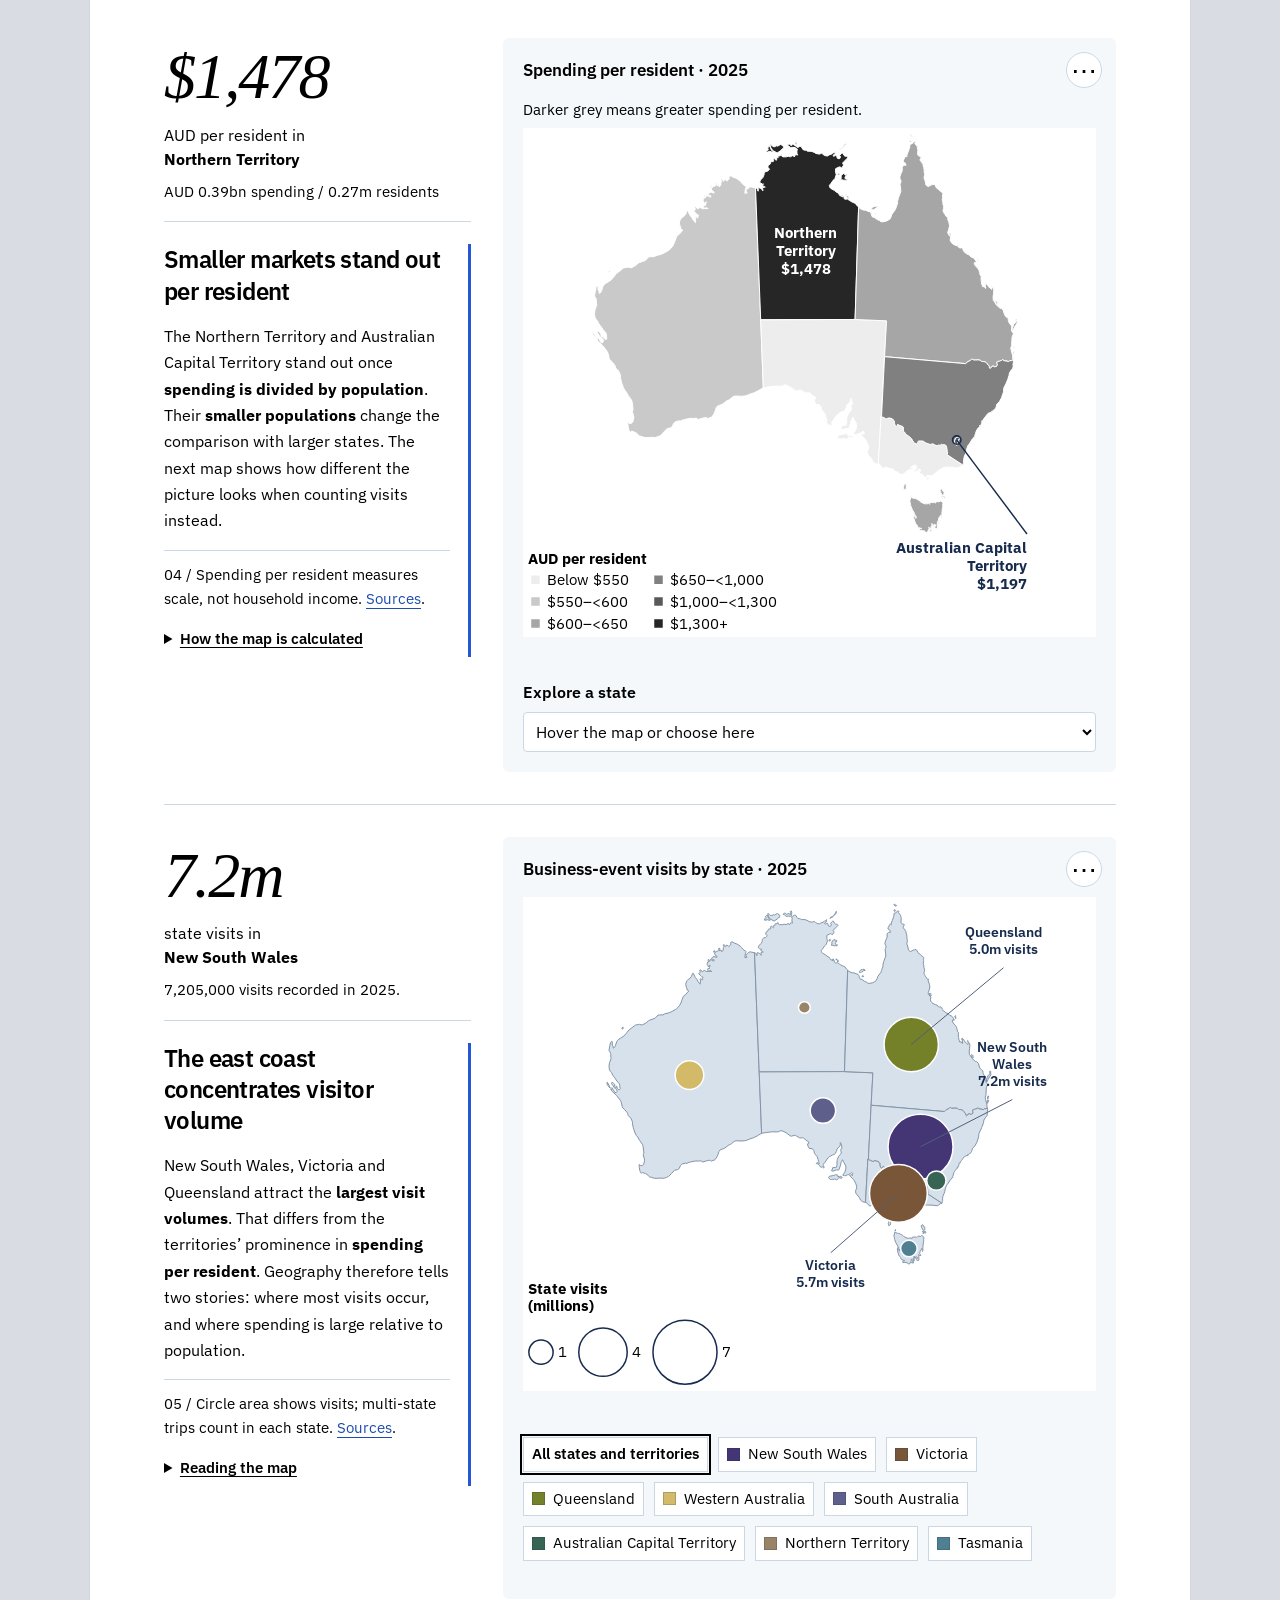
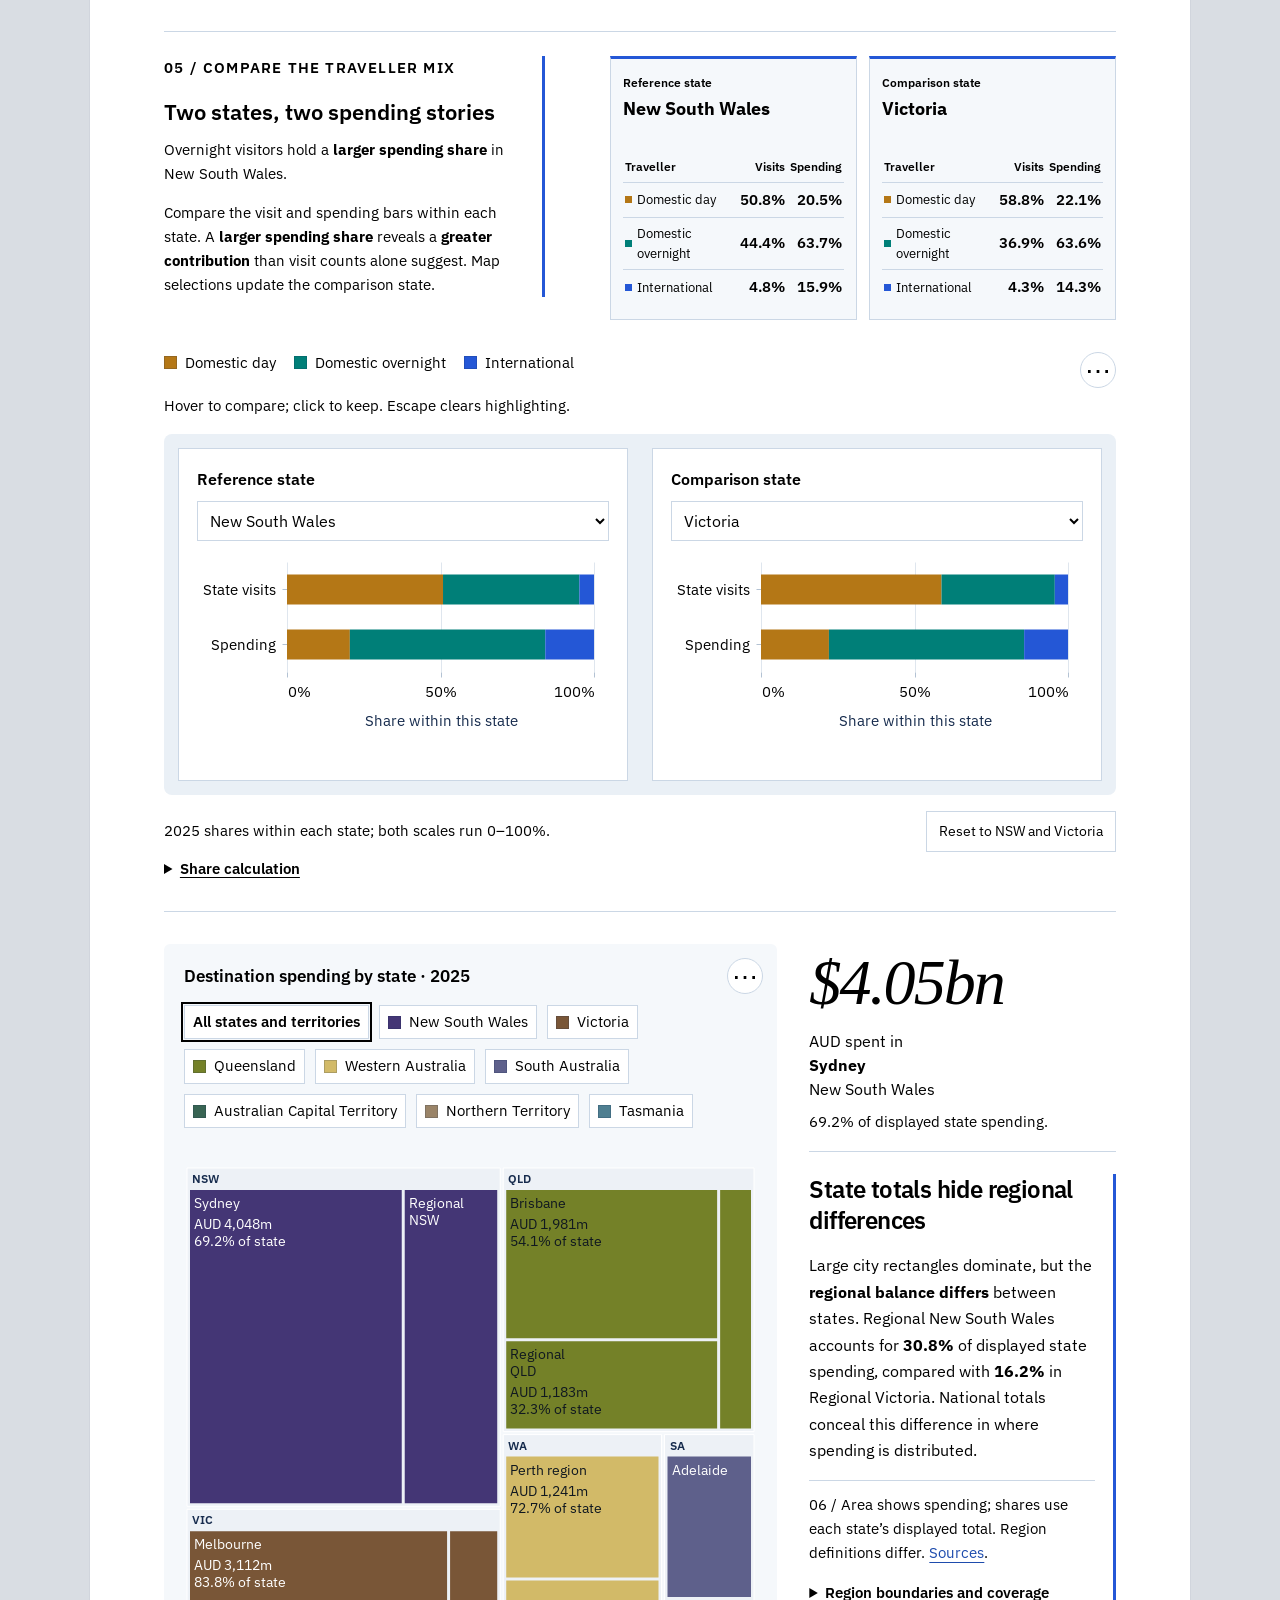
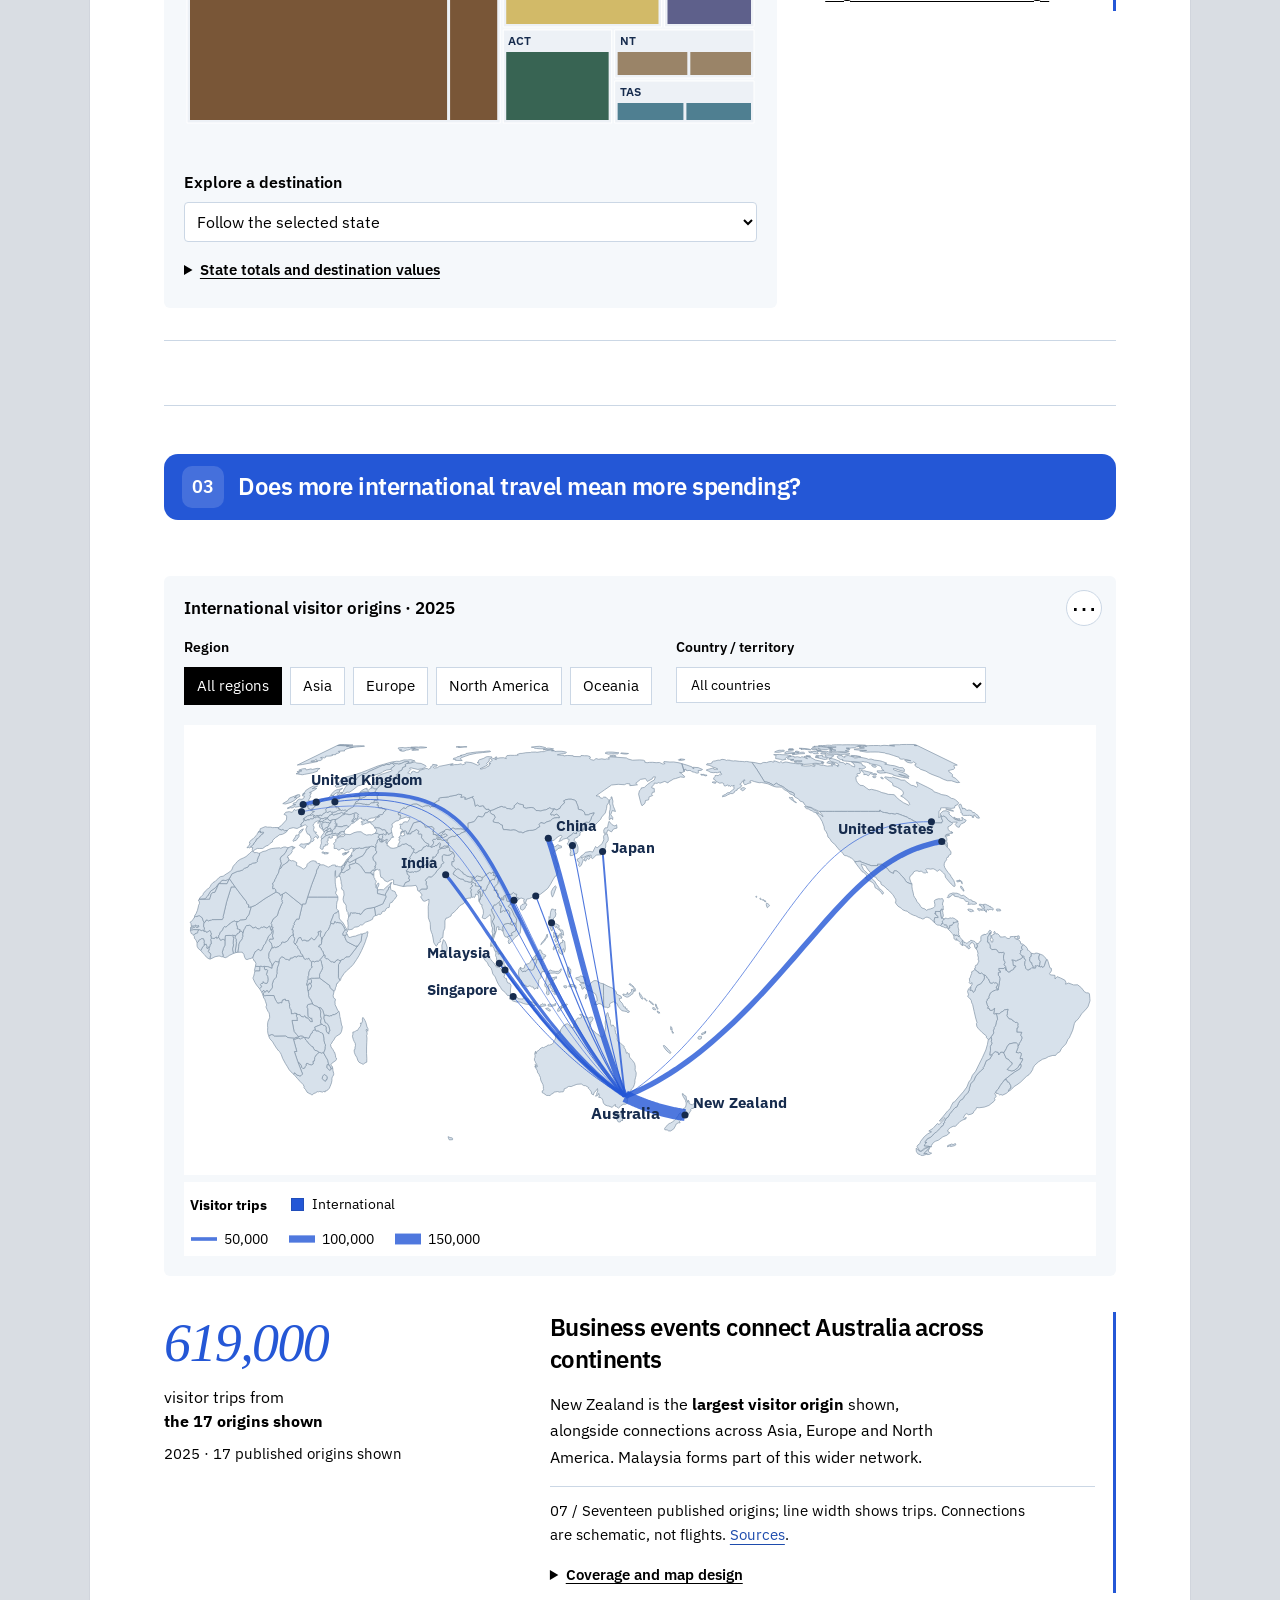
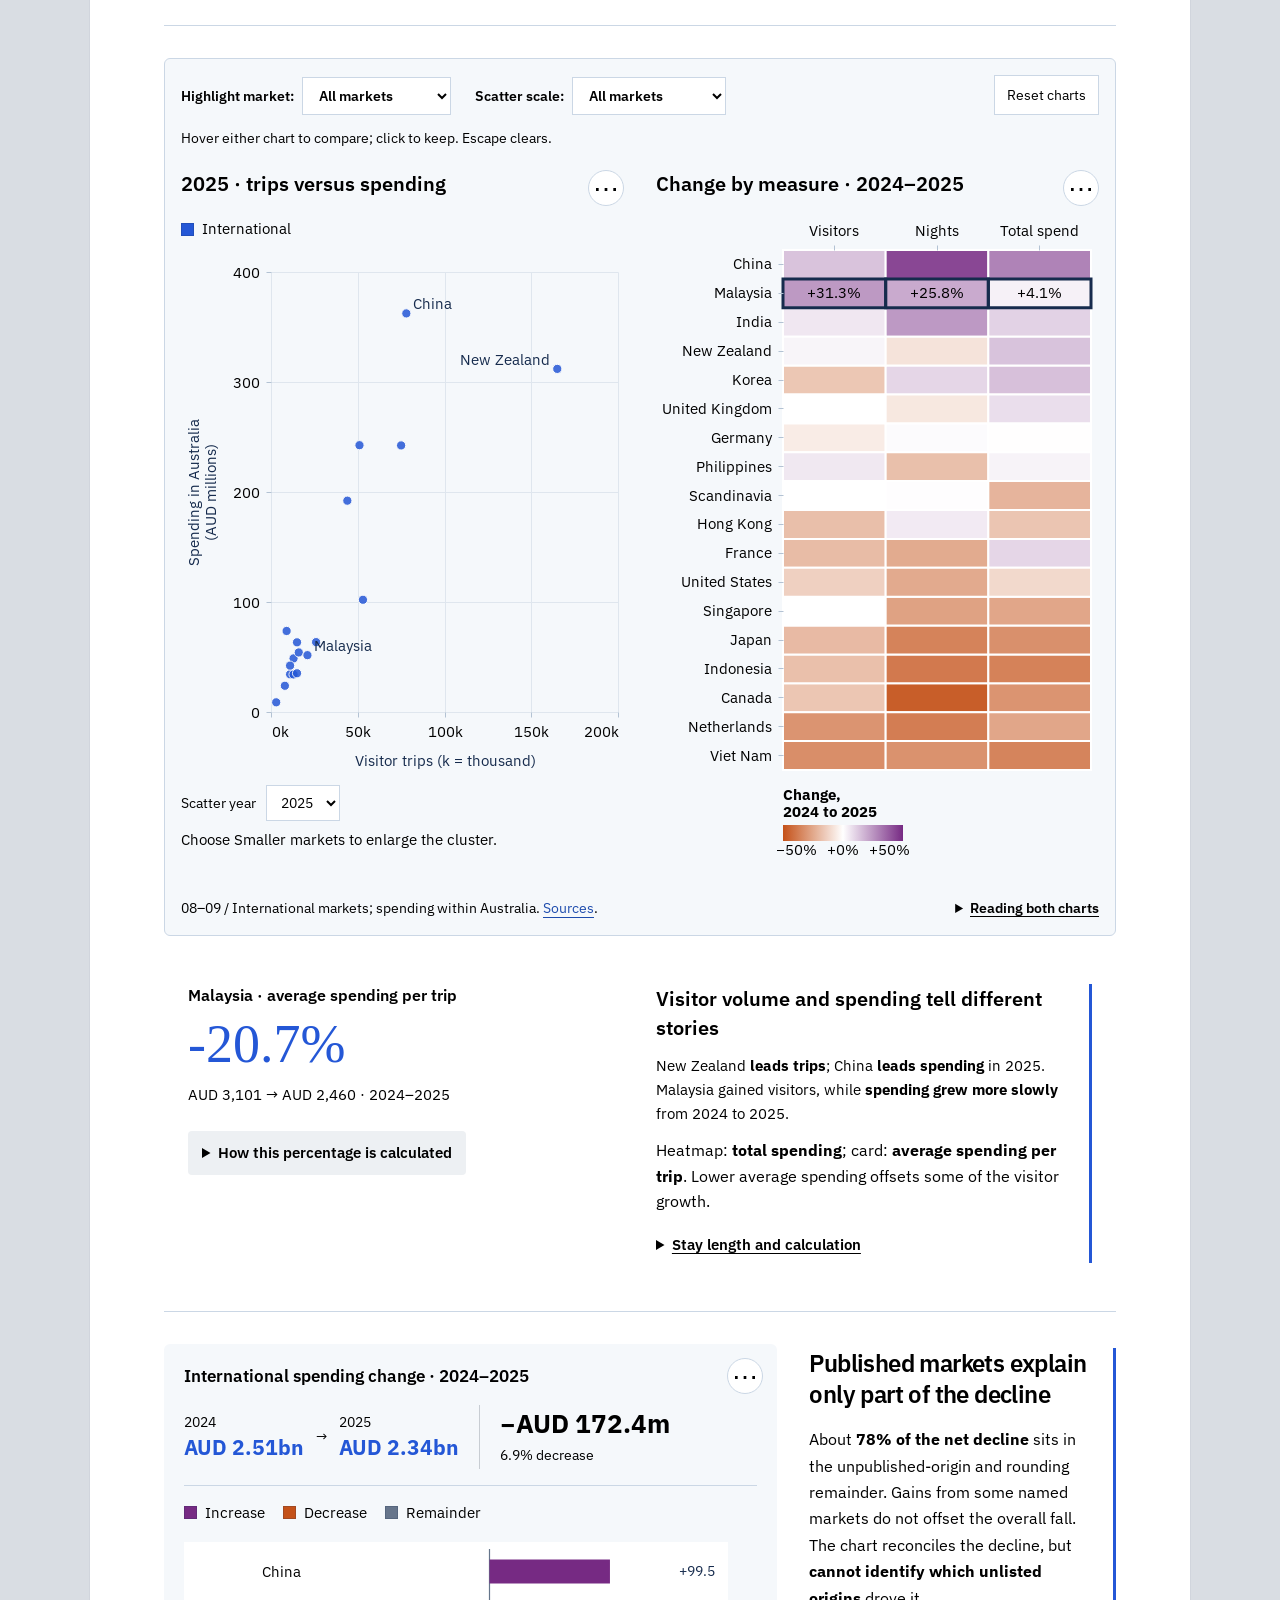
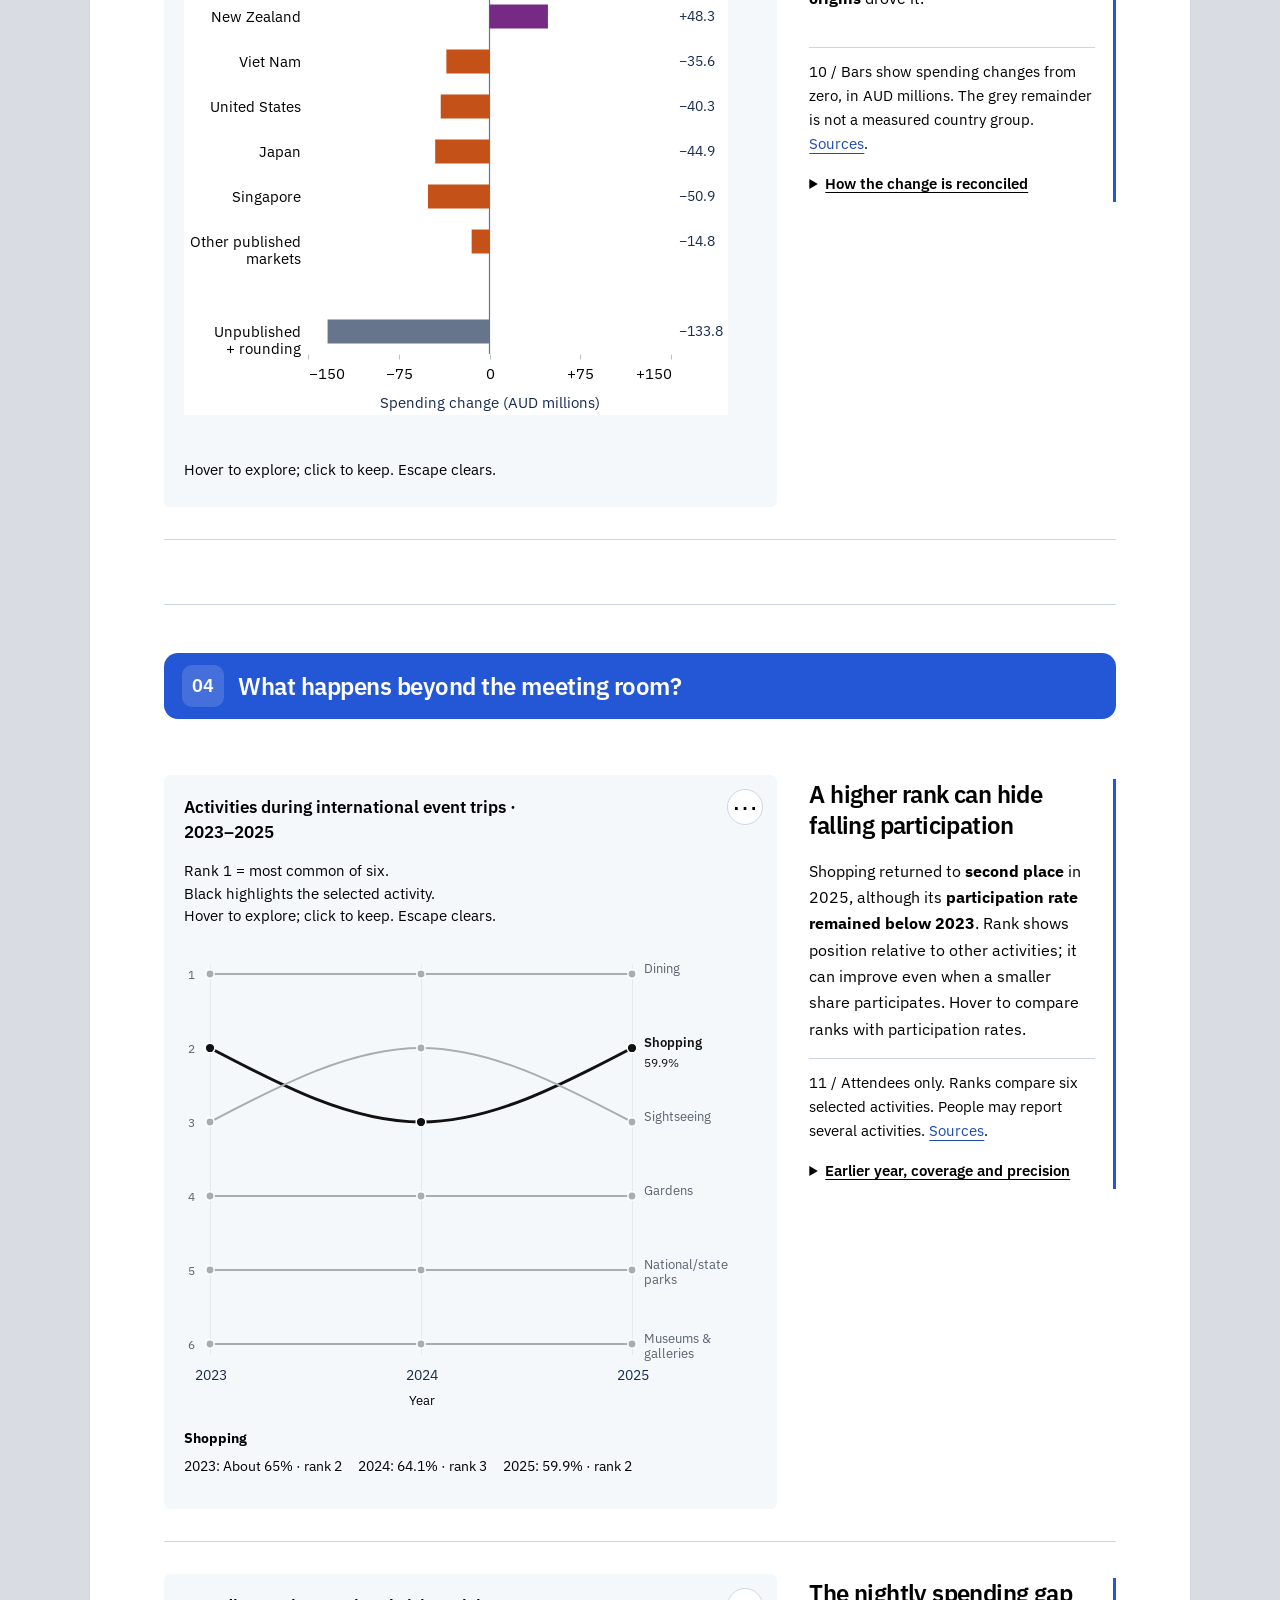
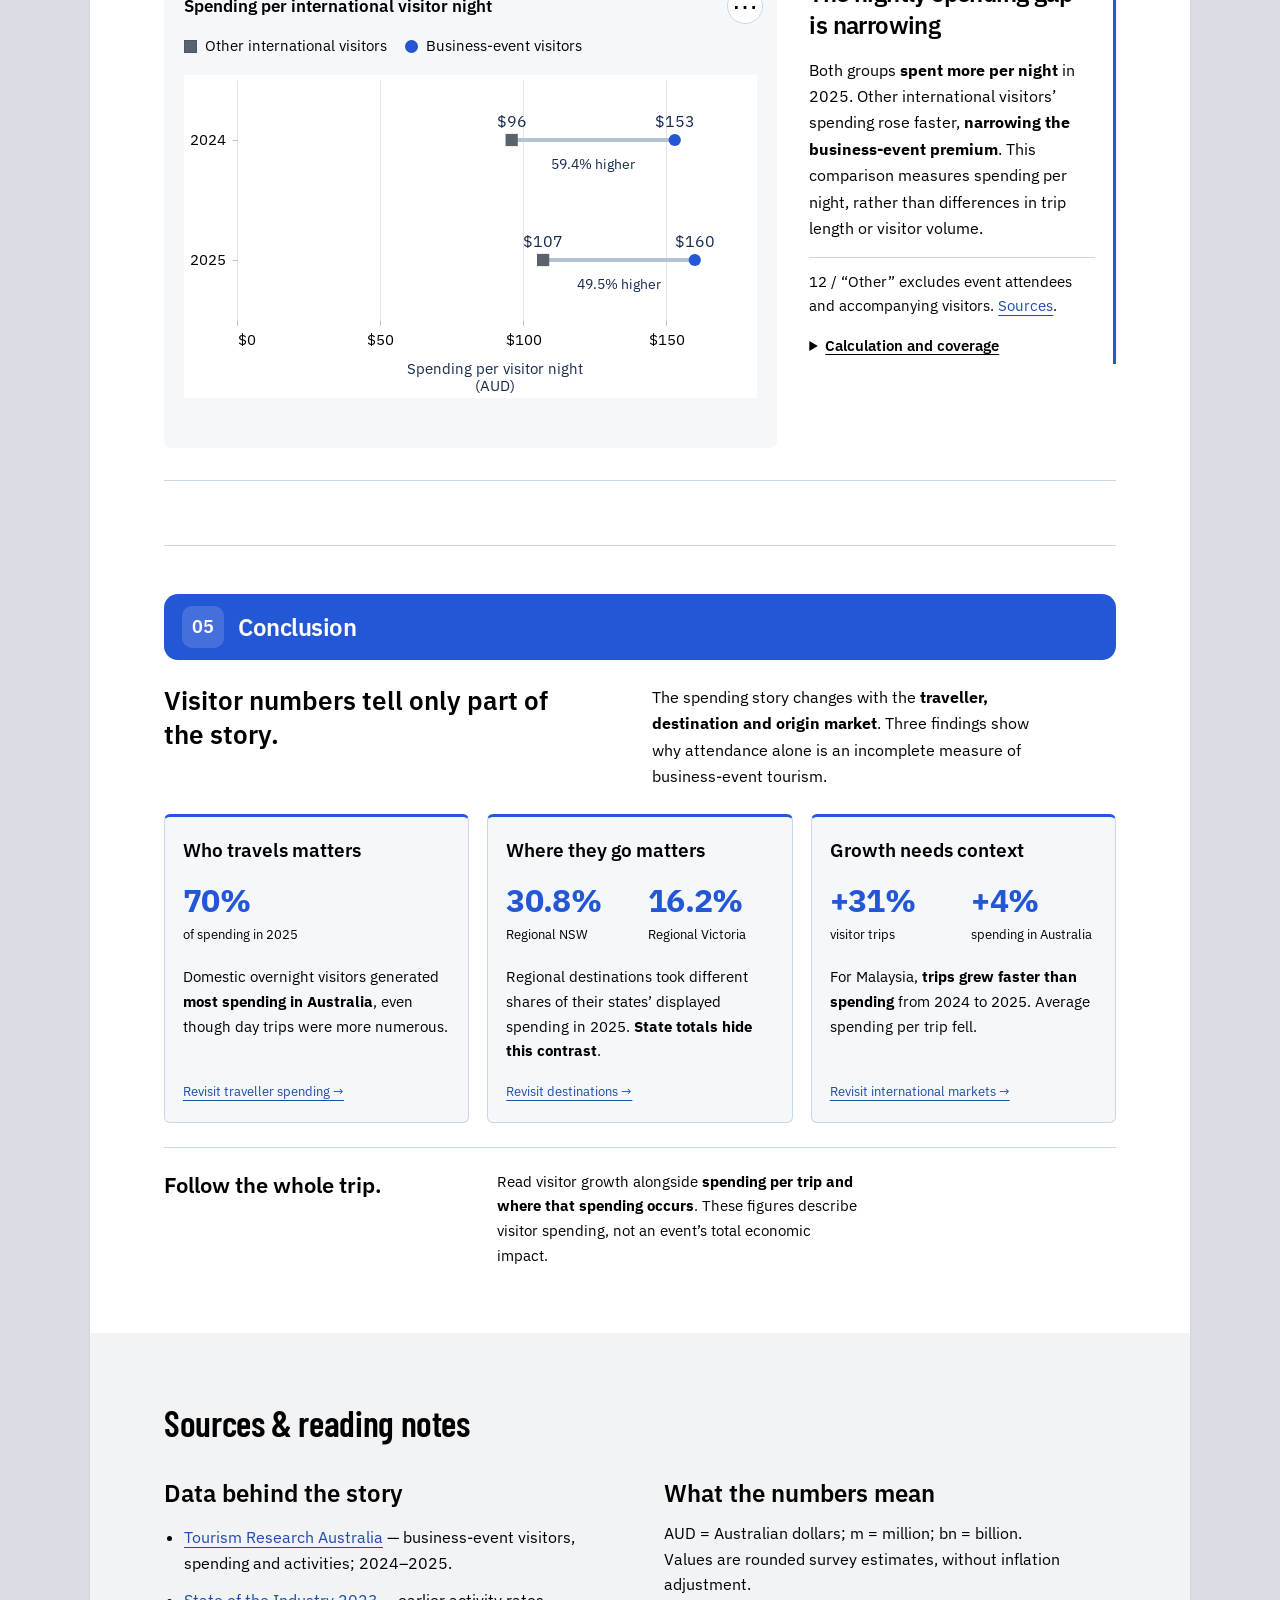
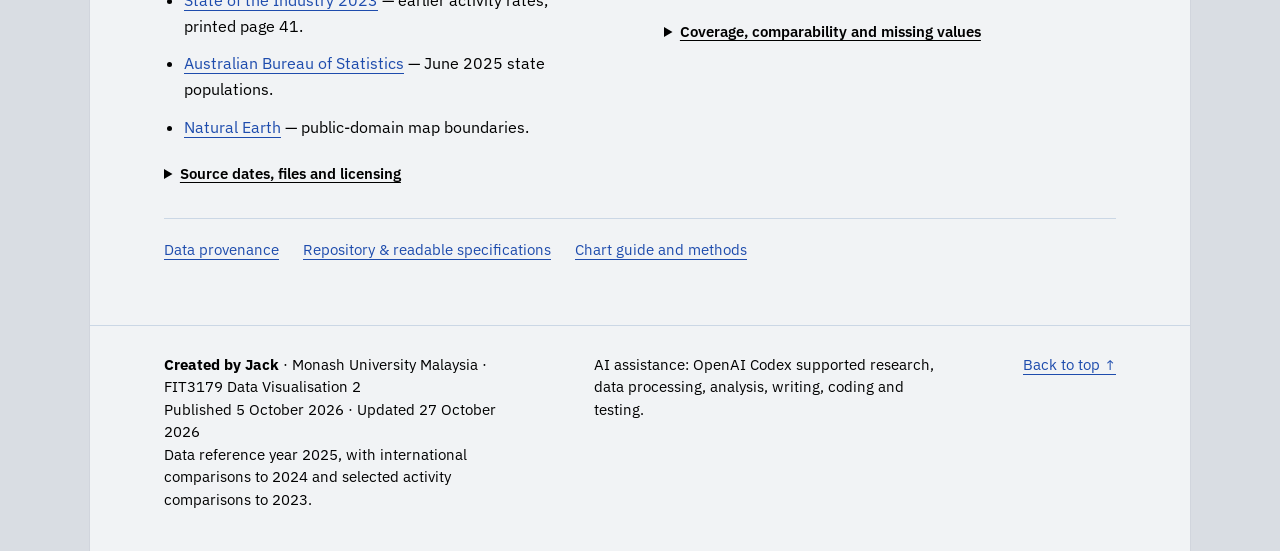
==== commit 57a1ae54: "Add interactive spending-change explanations" ====
--- a/index.html
+++ b/index.html
@@ -7,10 +7,10 @@
 <title>Tourism and Business · Australia's business-event visitors</title>
 <!-- INTERVIEW: CSS styles the page; chart marks and axes are configured separately in their Vega/Vega-Lite specifications. -->
 <!-- Refresh the stylesheet version whenever its contents change, so cached CSS cannot mismatch new HTML. -->
-<link rel="stylesheet" href="style.css?v=aeaa9000dc72"><link rel="icon" href="favicon.svg" type="image/svg+xml">
+<link rel="stylesheet" href="style.css?v=d29613281041"><link rel="icon" href="favicon.svg" type="image/svg+xml">
 <!-- Refresh the app.js content hash whenever its code changes, especially when chart structures change. -->
 <!-- INTERVIEW: Load Vega, Vega-Lite, Vega-Embed and then app.js in that order. defer waits until HTML parsing finishes before execution. -->
-<script defer src="vendor/vega.min.js"></script><script defer src="vendor/vega-lite.min.js"></script><script defer src="vendor/vega-embed.min.js"></script><script defer src="app.js?v=4773944b6981"></script>
+<script defer src="vendor/vega.min.js"></script><script defer src="vendor/vega-lite.min.js"></script><script defer src="vendor/vega-embed.min.js"></script><script defer src="app.js?v=c8a0fbfb6f50"></script>
 <script defer src="typography.js?v=54bcdddcdc6f"></script>
 </head>
 <body>
@@ -113,8 +113,8 @@
 </section>
 <!-- INTERVIEW: Figure 10: chart10 is the mount point for specification 10. The chart-tools data attributes select its data table and specification links. -->
  <figure class="story-row">
- <div class="story-plot"><p class="plot-title">International spending change · 2024–2025</p><div class="spending-change-summary" aria-label="National international visitor spending in Australia"><div class="spending-total-pair"><span>2024 <strong id="spending-before">AUD 2.51bn</strong></span><span aria-hidden="true">→</span><span>2025 <strong id="spending-after">AUD 2.34bn</strong></span></div><p><strong id="spending-net">−AUD 172.4m</strong><span id="spending-net-rate">6.9% decrease</span></p></div><div class="semantic-legend" data-legend="spending-change" aria-label="Chart colour legend"></div><div id="chart10" class="chart"></div><div class="chart-tools" data-chart="10-spending-change" data-table="waterfall"></div></div>
- <figcaption class="story-note"><div class="story-explanation"><h3>Published markets explain only part of the decline</h3><p class="chart-intro">About <strong>78% of the net decline</strong> sits in the unpublished-origin and rounding remainder. Gains from some named markets do not offset the overall fall. The chart reconciles the decline, but <strong>cannot identify which unlisted origins</strong> drove it.</p><div class="figure-method"><p>10 / Bars show spending changes from zero, in AUD millions. The grey remainder is not a measured country group. <a href="#sources">Sources</a>.</p><details class="caption-detail"><summary>How the change is reconciled</summary><p>National totals appear above the chart. Positive bars extend right; negative bars extend left. The gap separates the unpublished-origin and rounding remainder from published-market changes. The six largest published market changes appear separately. “Other published markets” combines the remaining 12.</p><p>“Unpublished + rounding” is the national change minus all 18 published-market changes. Contributions reconcile the totals; they do not explain causes.</p></details></div></div></figcaption>
+ <div class="story-plot"><p class="plot-title">International spending change · 2024–2025</p><div class="spending-change-summary" aria-label="National international visitor spending in Australia"><div class="spending-total-pair"><span>2024 <strong id="spending-before">AUD 2.51bn</strong></span><span aria-hidden="true">→</span><span>2025 <strong id="spending-after">AUD 2.34bn</strong></span></div><p><strong id="spending-net">−AUD 172.4m</strong><span id="spending-net-rate">6.9% decrease</span></p></div><div class="semantic-legend" data-legend="spending-change" aria-label="Chart colour legend"></div><div id="chart10" class="chart" tabindex="0" aria-label="Spending change contributions. Use arrow keys to select; Escape clears."></div><p class="control-hint">Hover to explore; click to keep. Escape clears.</p><div class="chart-tools" data-chart="10-spending-change" data-table="waterfall"></div></div>
+ <figcaption class="story-note"><div class="story-explanation"><h3 id="change-insight-title">Published markets explain only part of the decline</h3><p id="change-insight" class="chart-intro" aria-live="polite">About <strong>78% of the net decline</strong> sits in the unpublished-origin and rounding remainder. Gains from some named markets do not offset the overall fall. The chart reconciles the decline, but <strong>cannot identify which unlisted origins</strong> drove it.</p><div class="figure-method"><p>10 / Bars show spending changes from zero, in AUD millions. The grey remainder is not a measured country group. <a href="#sources">Sources</a>.</p><details class="caption-detail"><summary>How the change is reconciled</summary><p>National totals appear above the chart. Positive bars extend right; negative bars extend left. The gap separates the unpublished-origin and rounding remainder from published-market changes. The six largest published market changes appear separately. “Other published markets” combines the remaining 12.</p><p>“Unpublished + rounding” is the national change minus all 18 published-market changes. Contributions reconcile the totals; they do not explain causes.</p></details></div></div></figcaption>
  </figure>
 </section>
 <section class="band" id="beyond"><div class="chapter wrap">
--- a/style.css
+++ b/style.css
@@ -594,3 +594,6 @@
 .methods.wrap,footer.wrap{background:#f1f3f5;width:100%;max-width:none;padding-left:max(48px,calc((100% - 952px)/2));padding-right:max(48px,calc((100% - 952px)/2))}
 @media(max-width:1100px){.methods.wrap,footer.wrap{padding-left:max(32px,calc((100% - 952px)/2));padding-right:max(32px,calc((100% - 952px)/2))}}
 @media(max-width:760px){.methods.wrap,footer.wrap{padding-left:18px;padding-right:18px}}
+
+#chart10:focus-visible{outline:2px solid var(--blue);outline-offset:4px}
+#change-insight{min-height:205px}
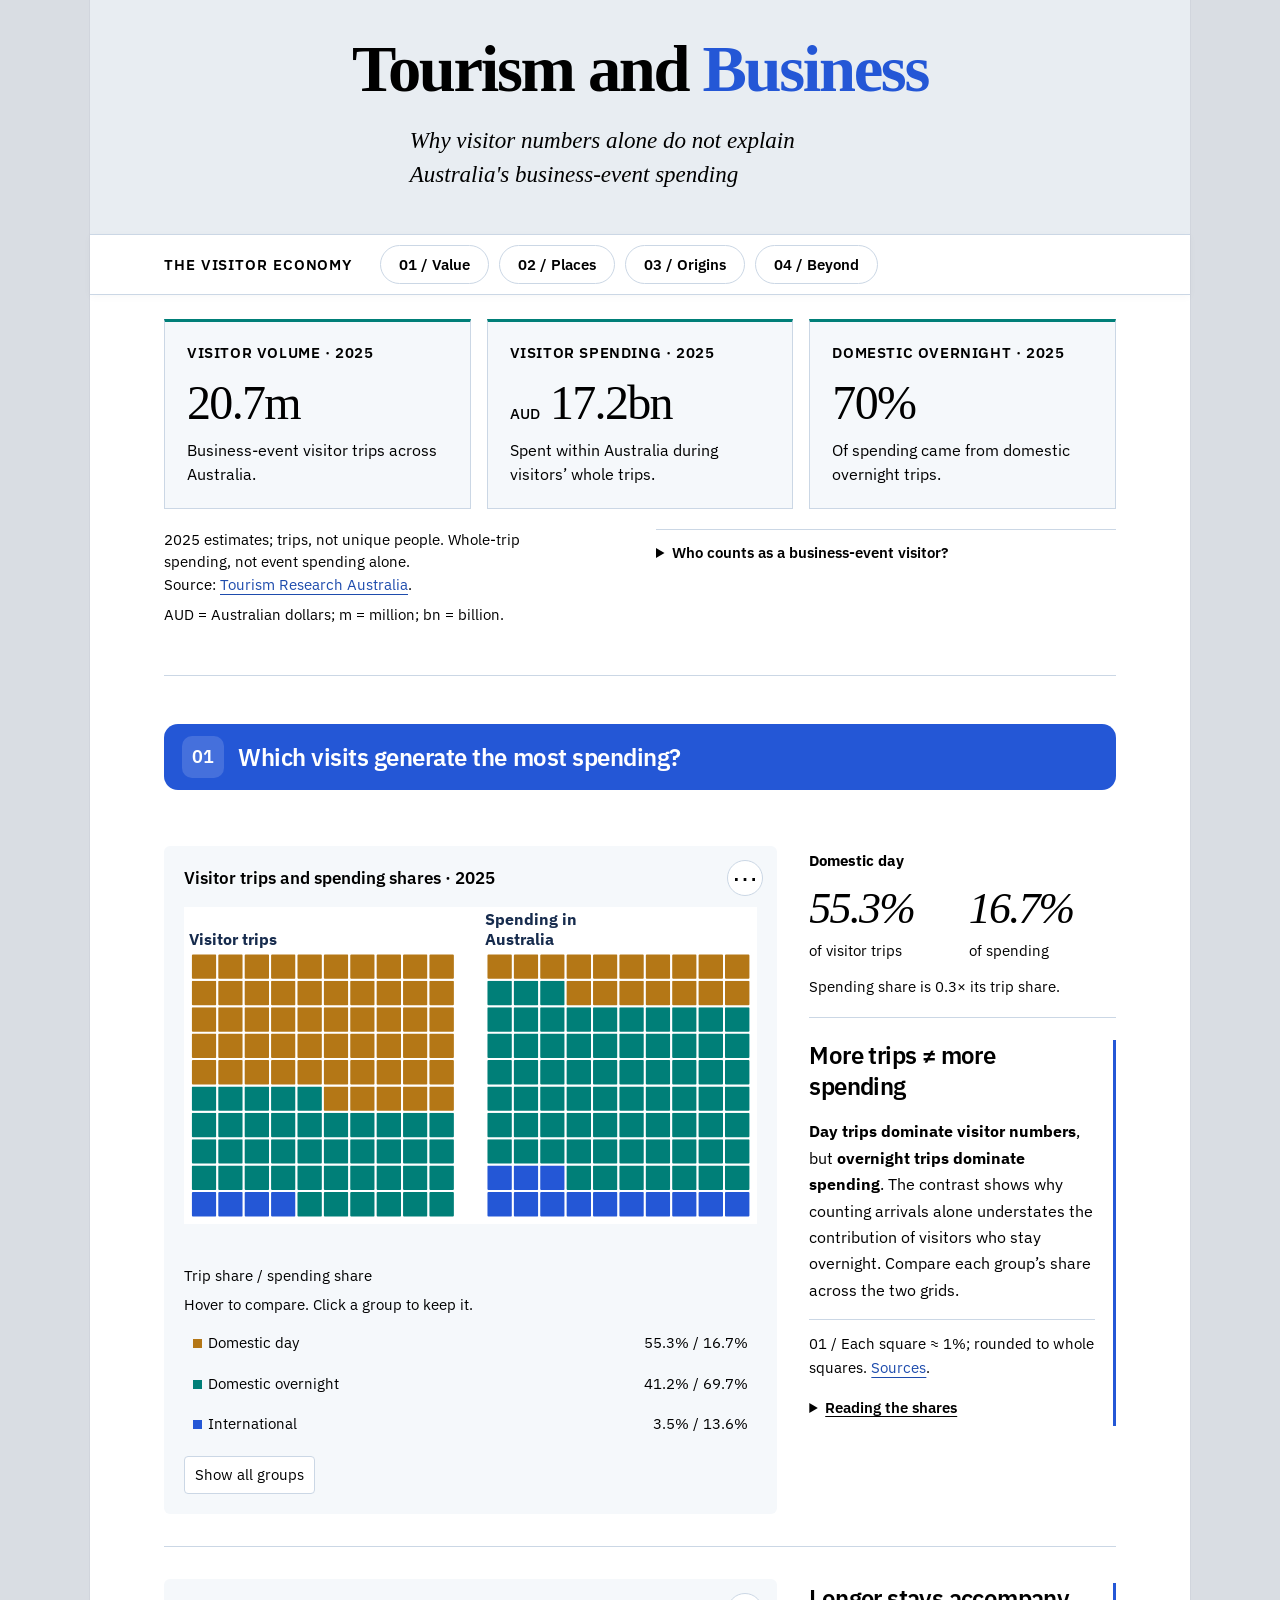
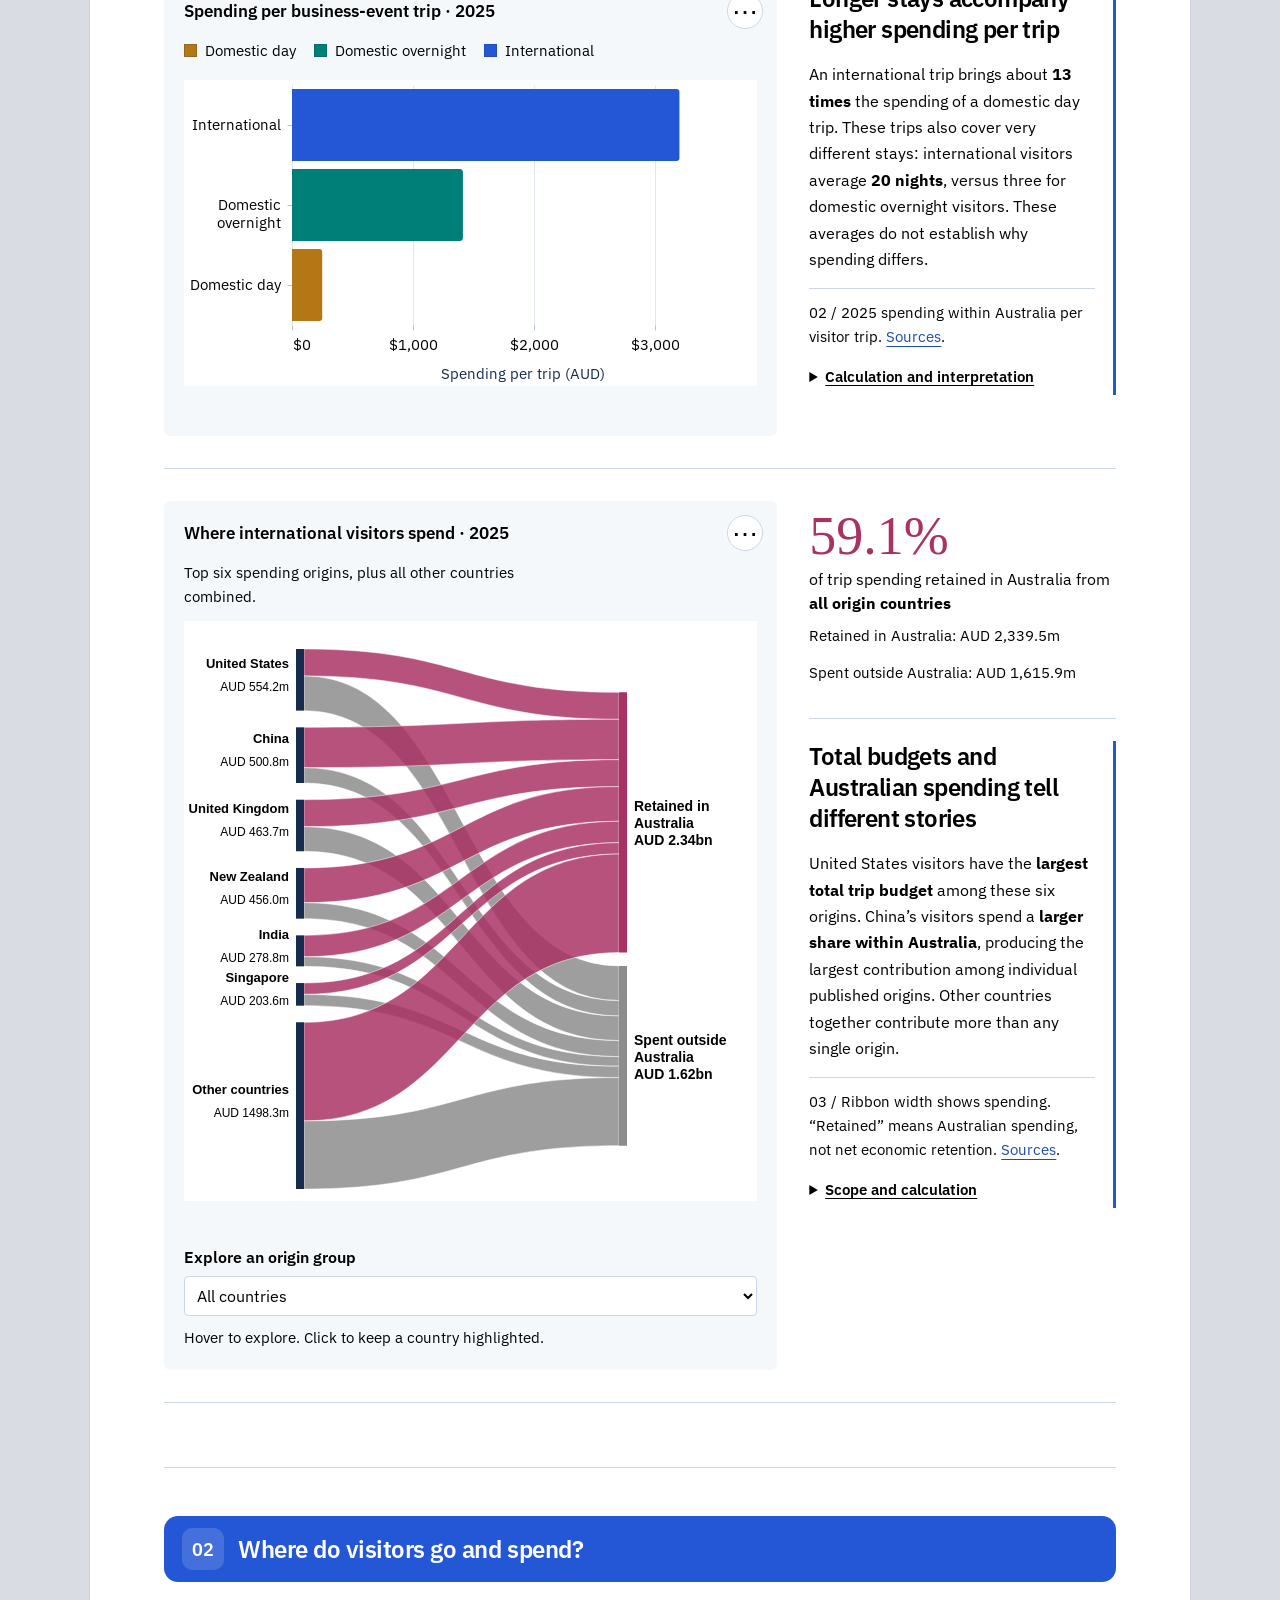
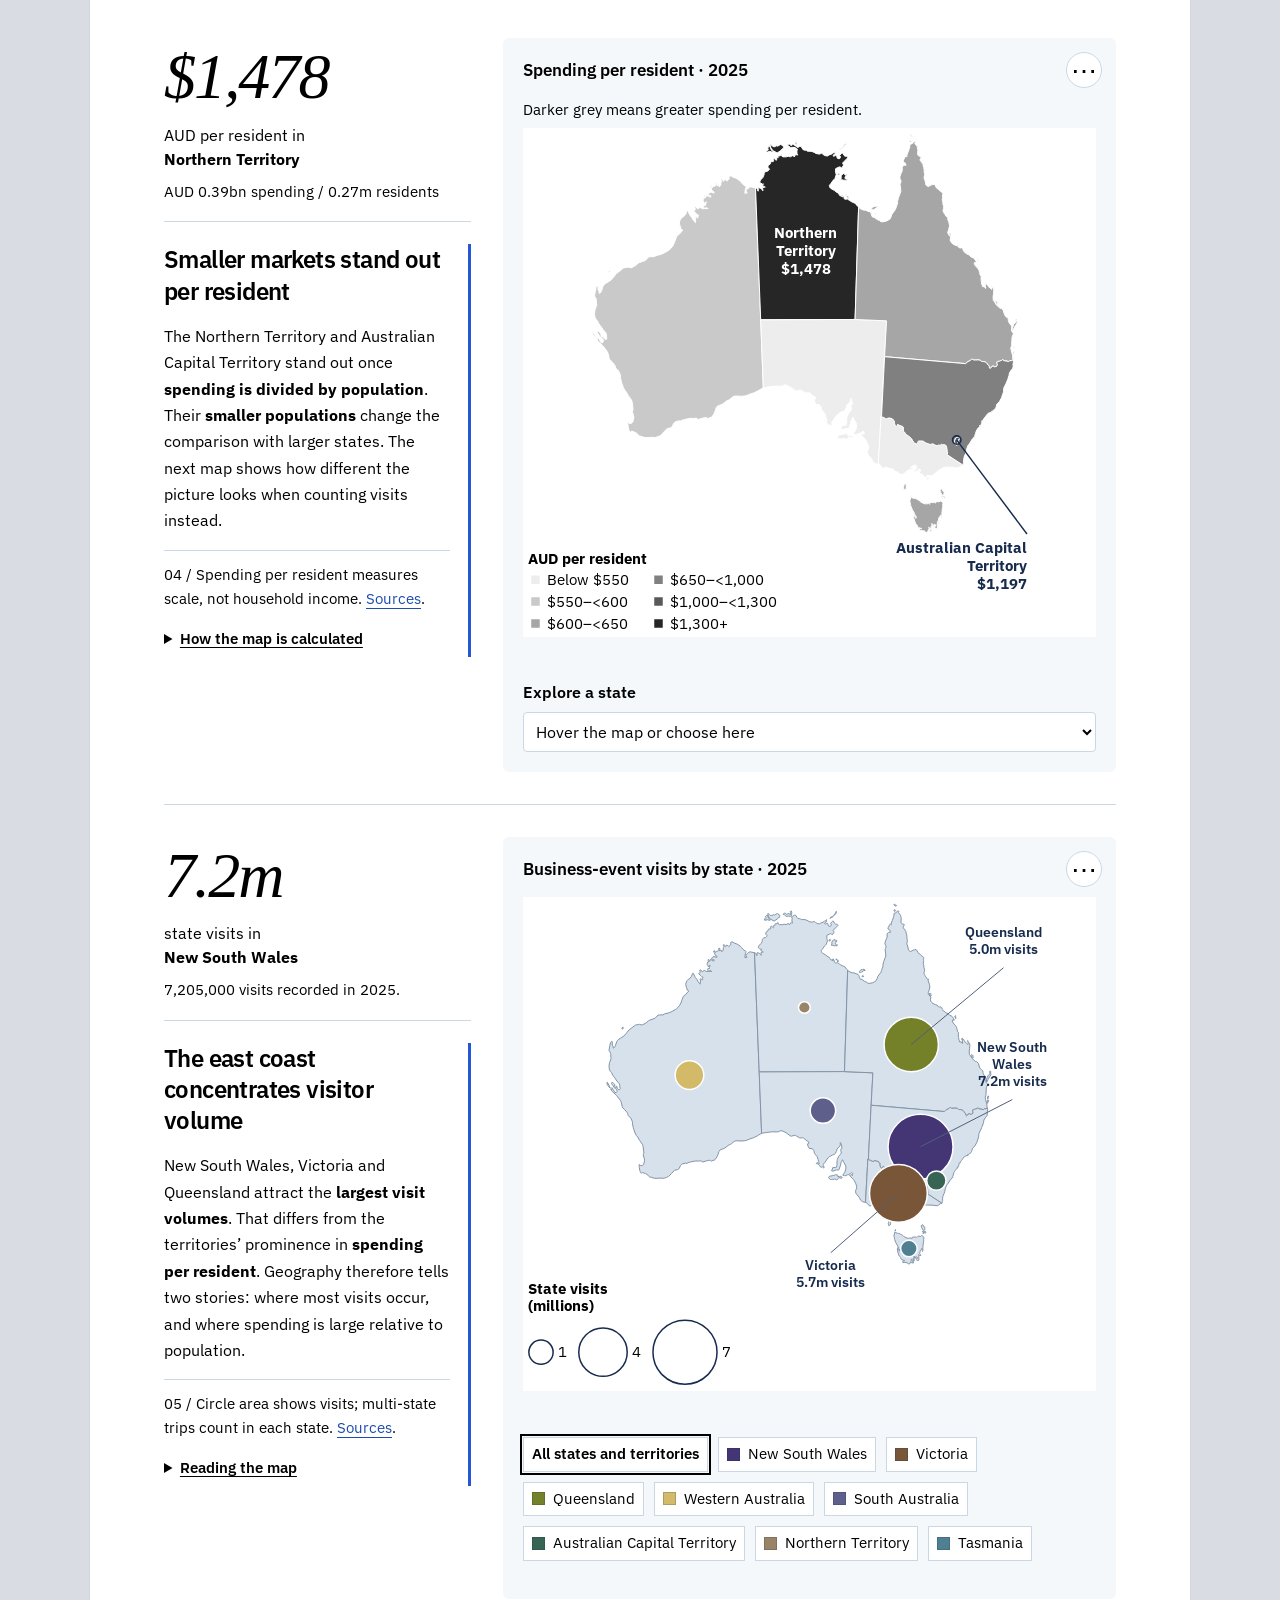
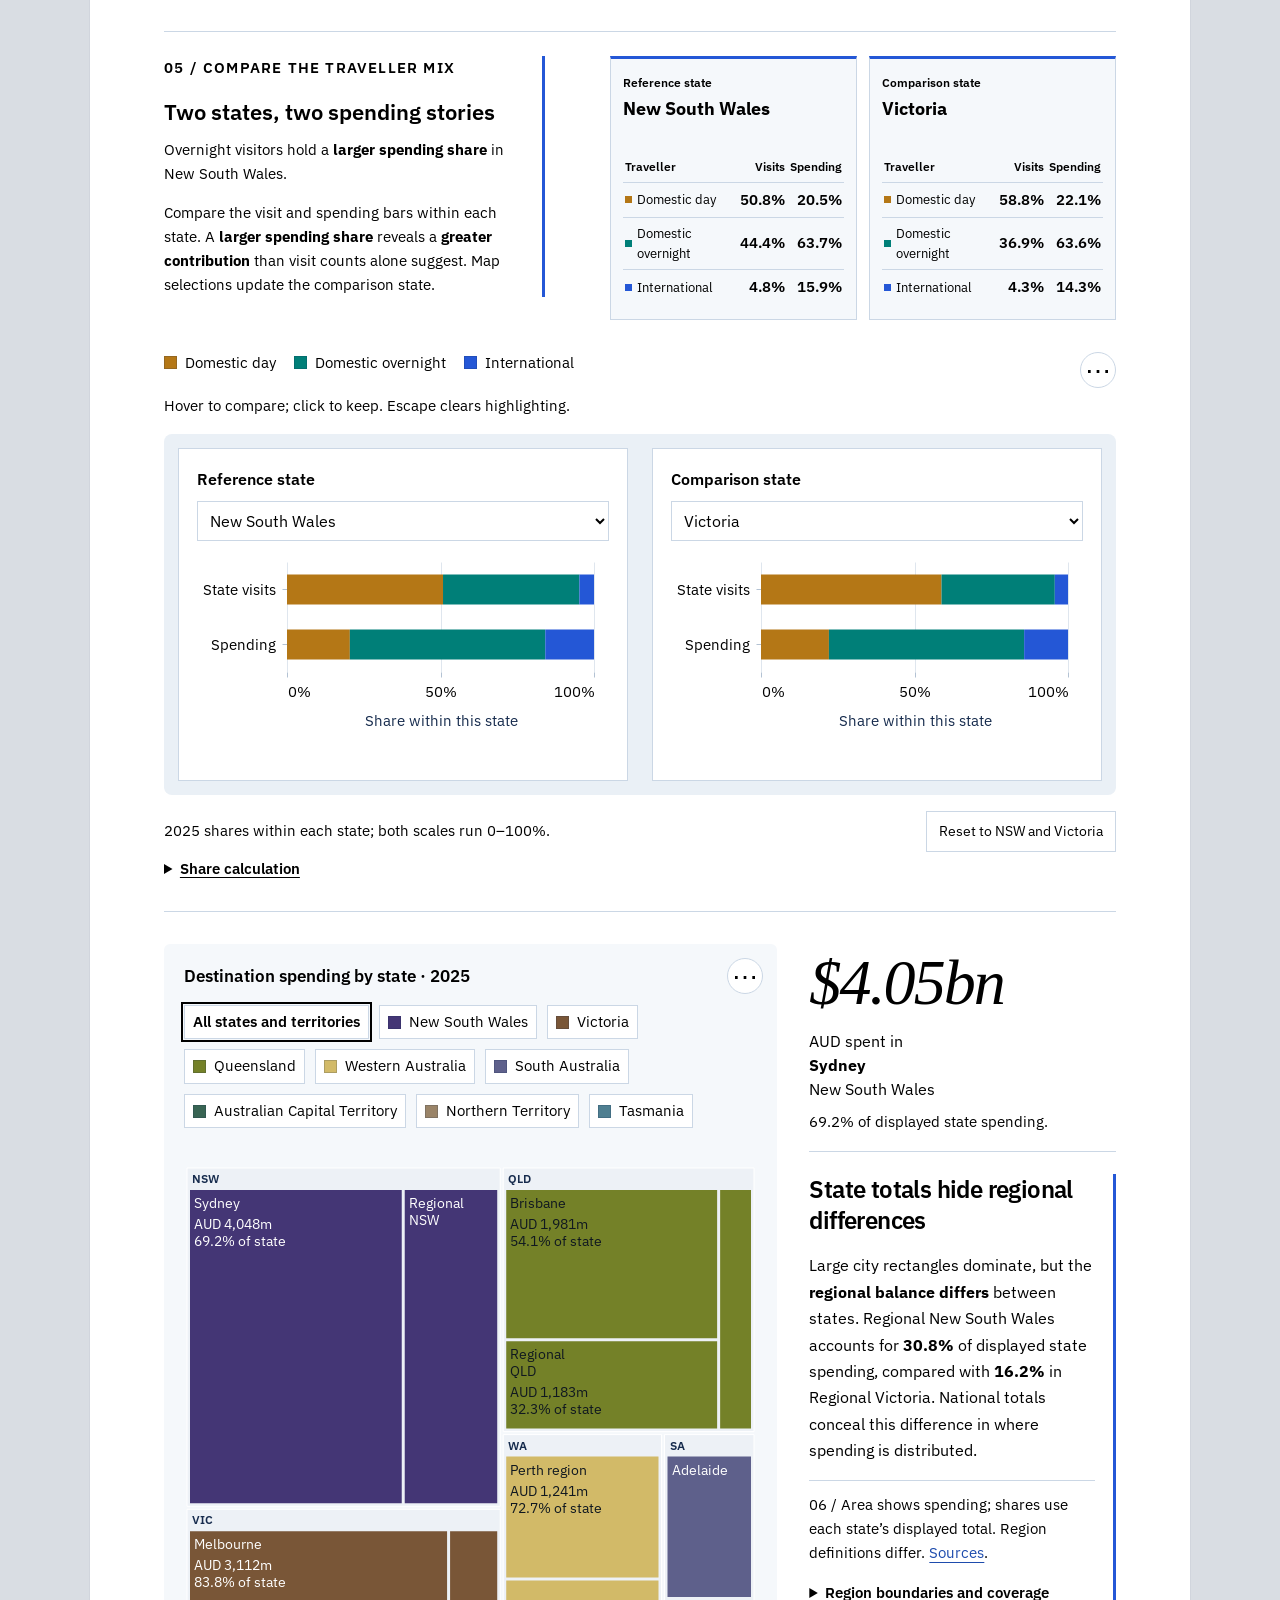
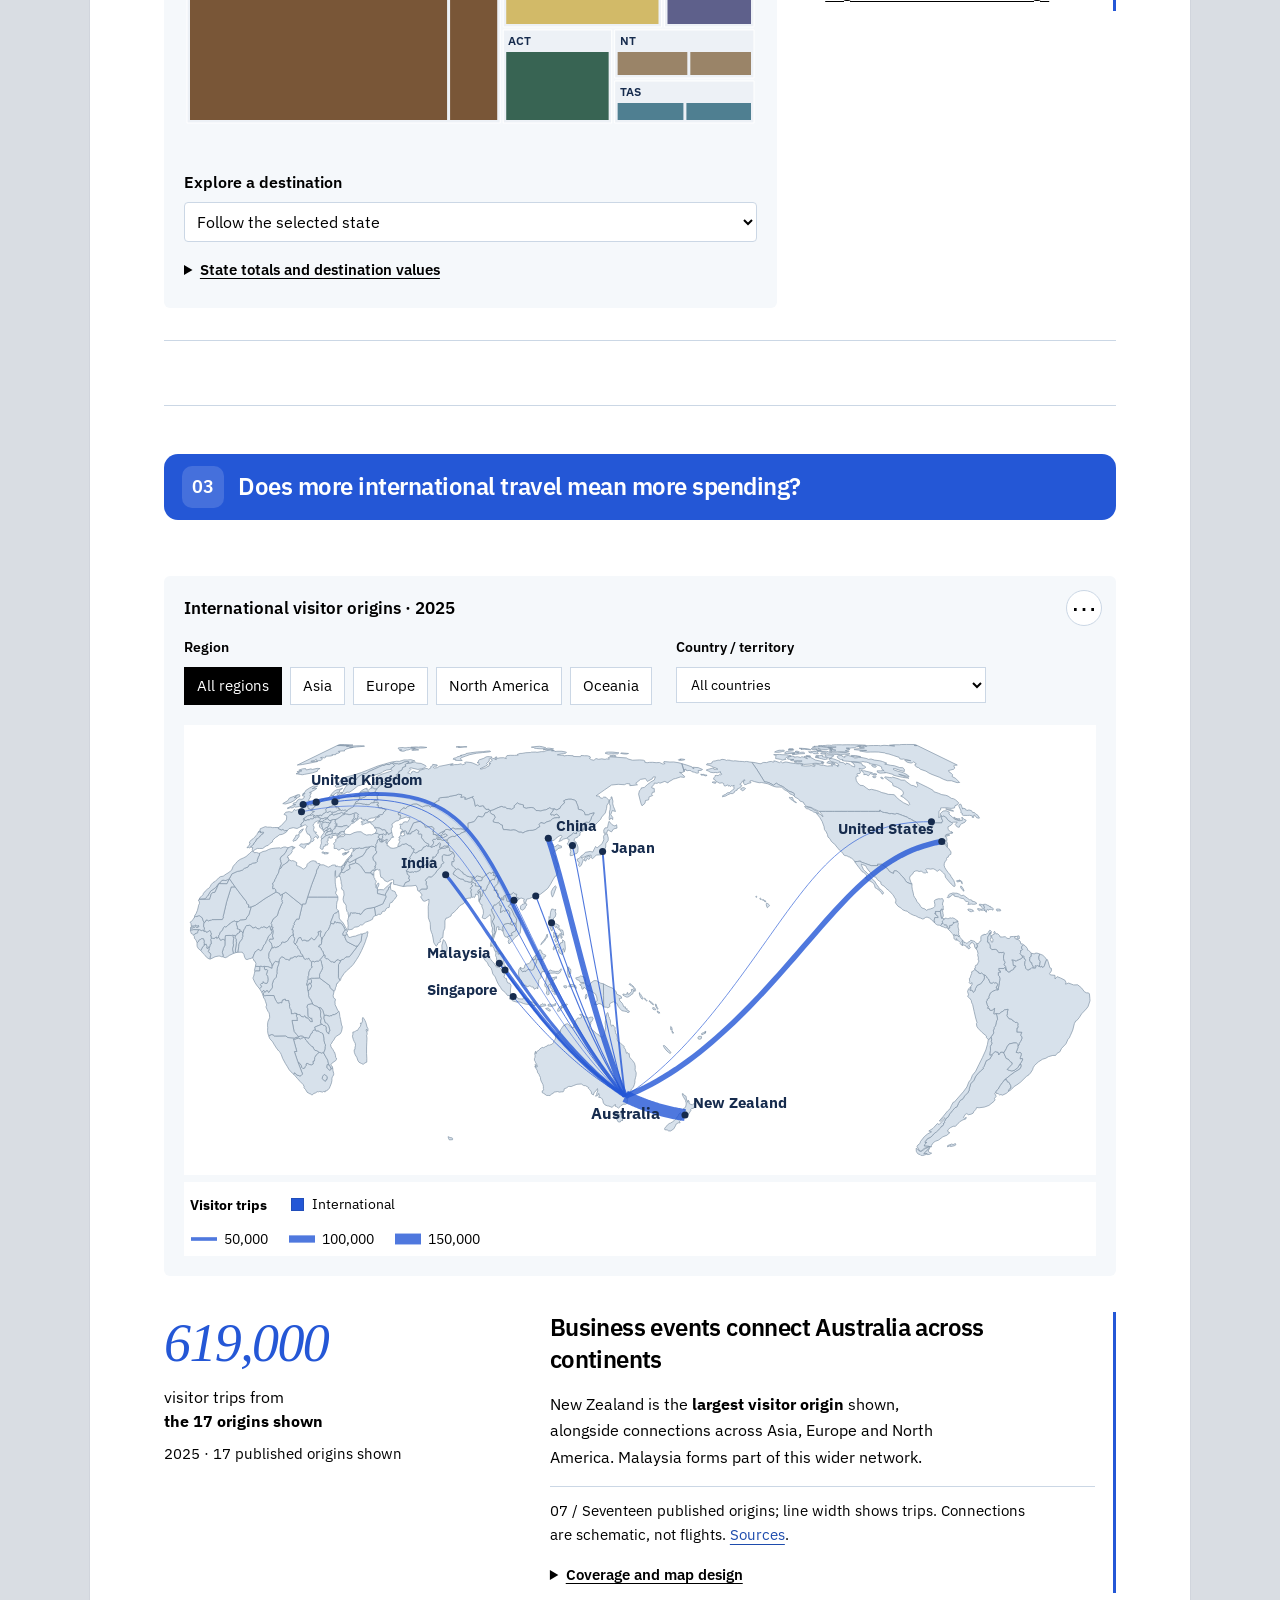
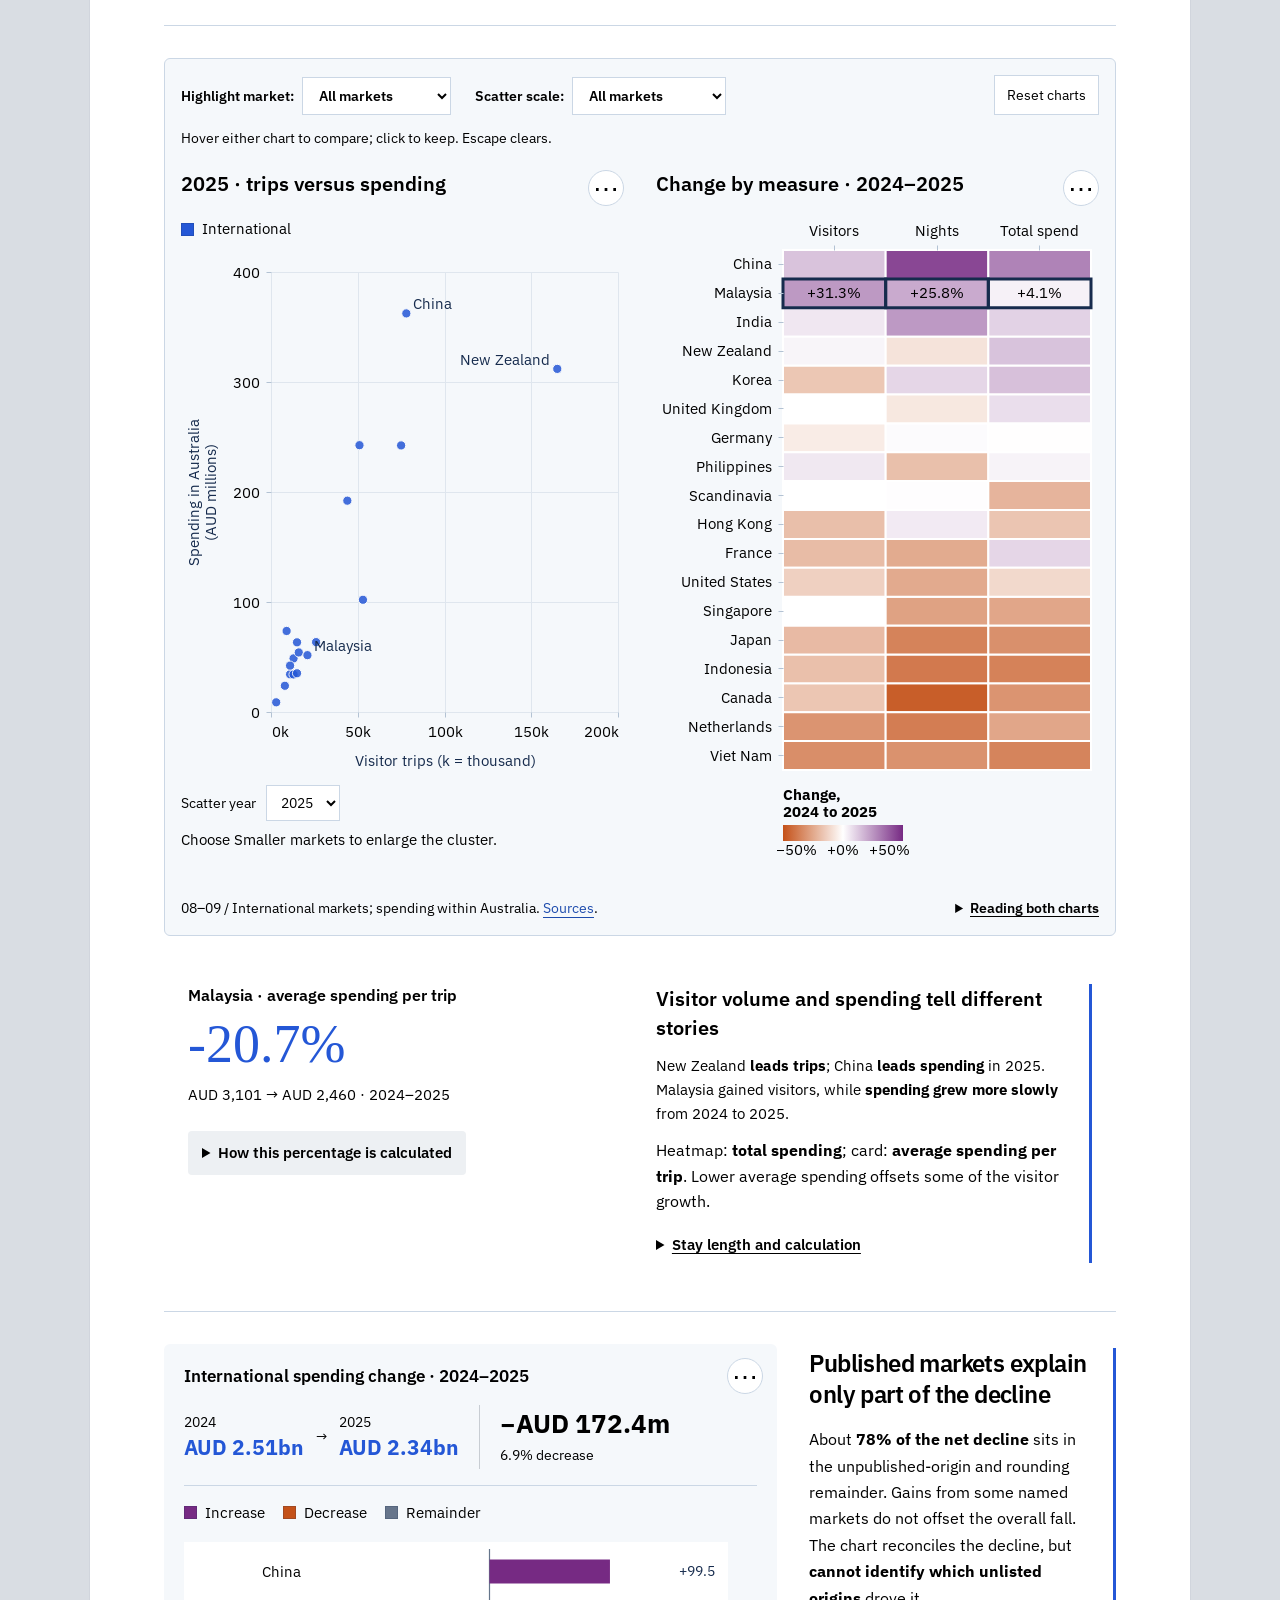
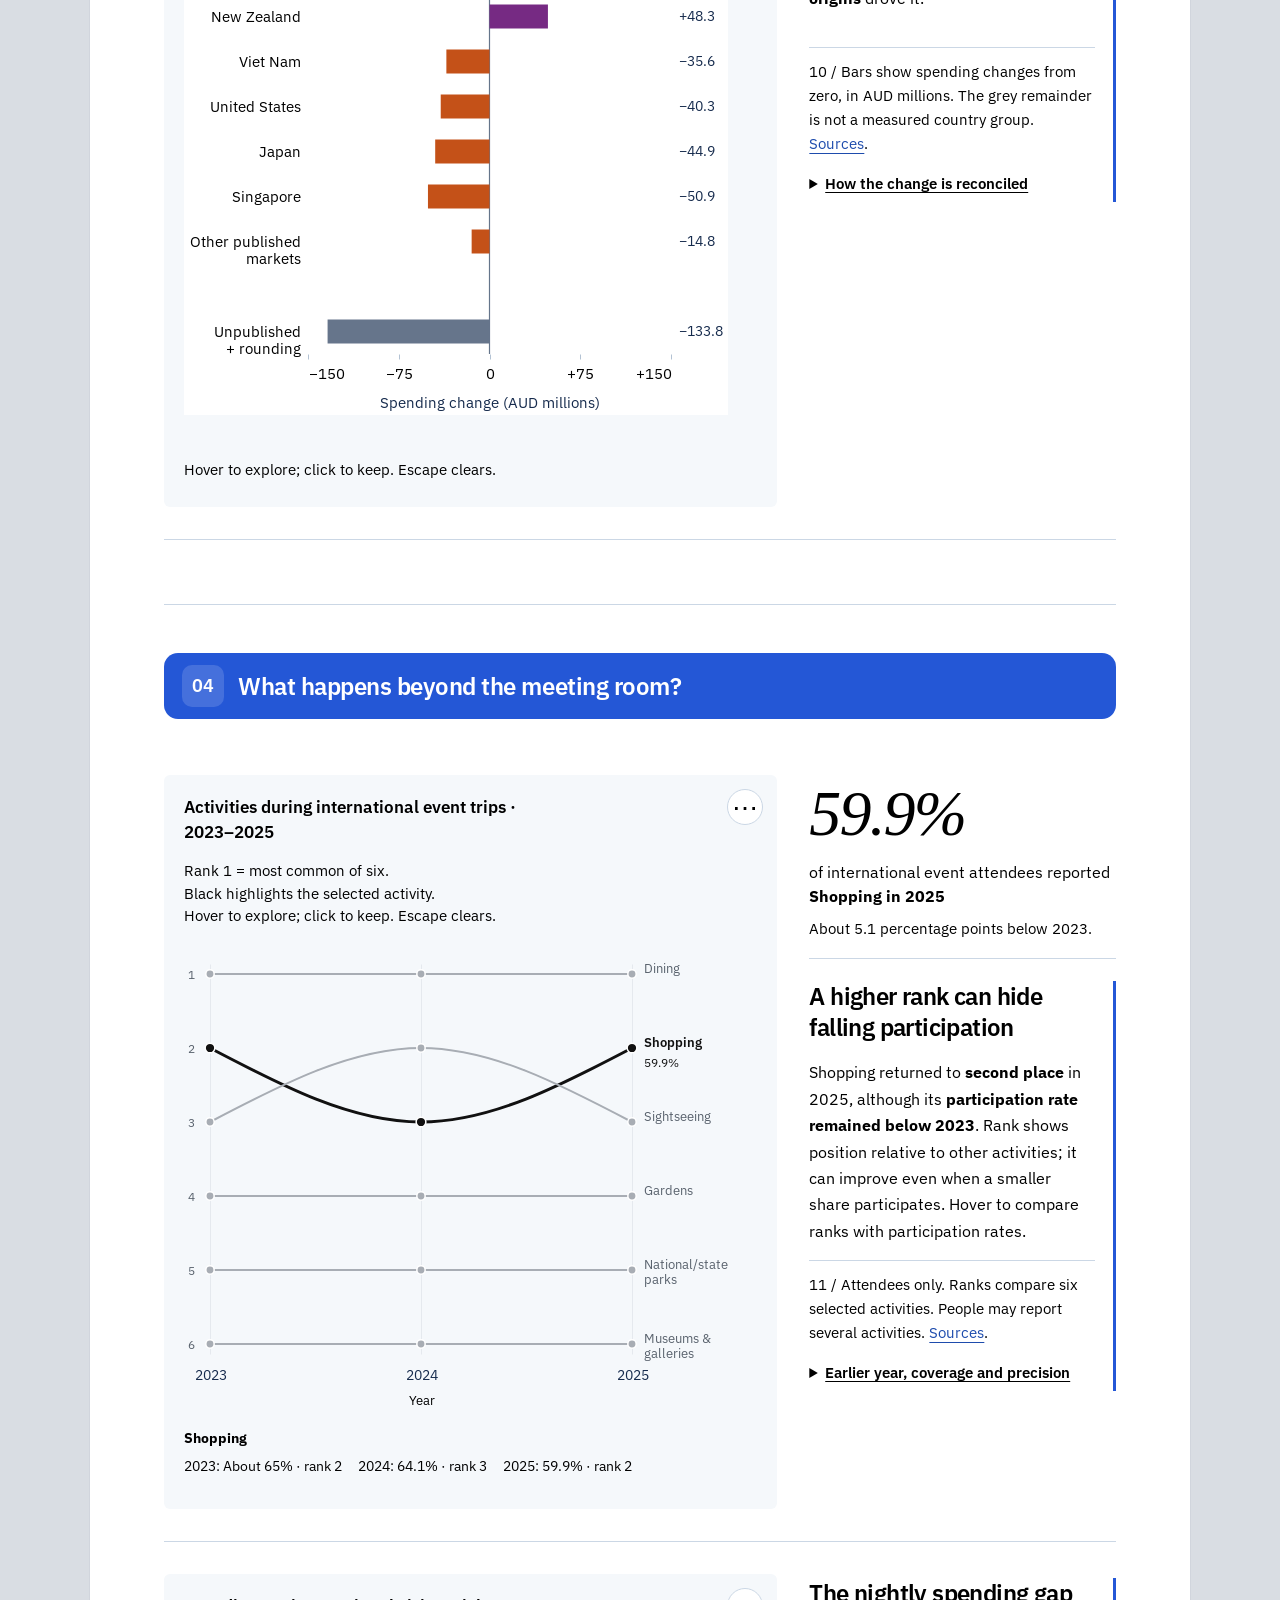
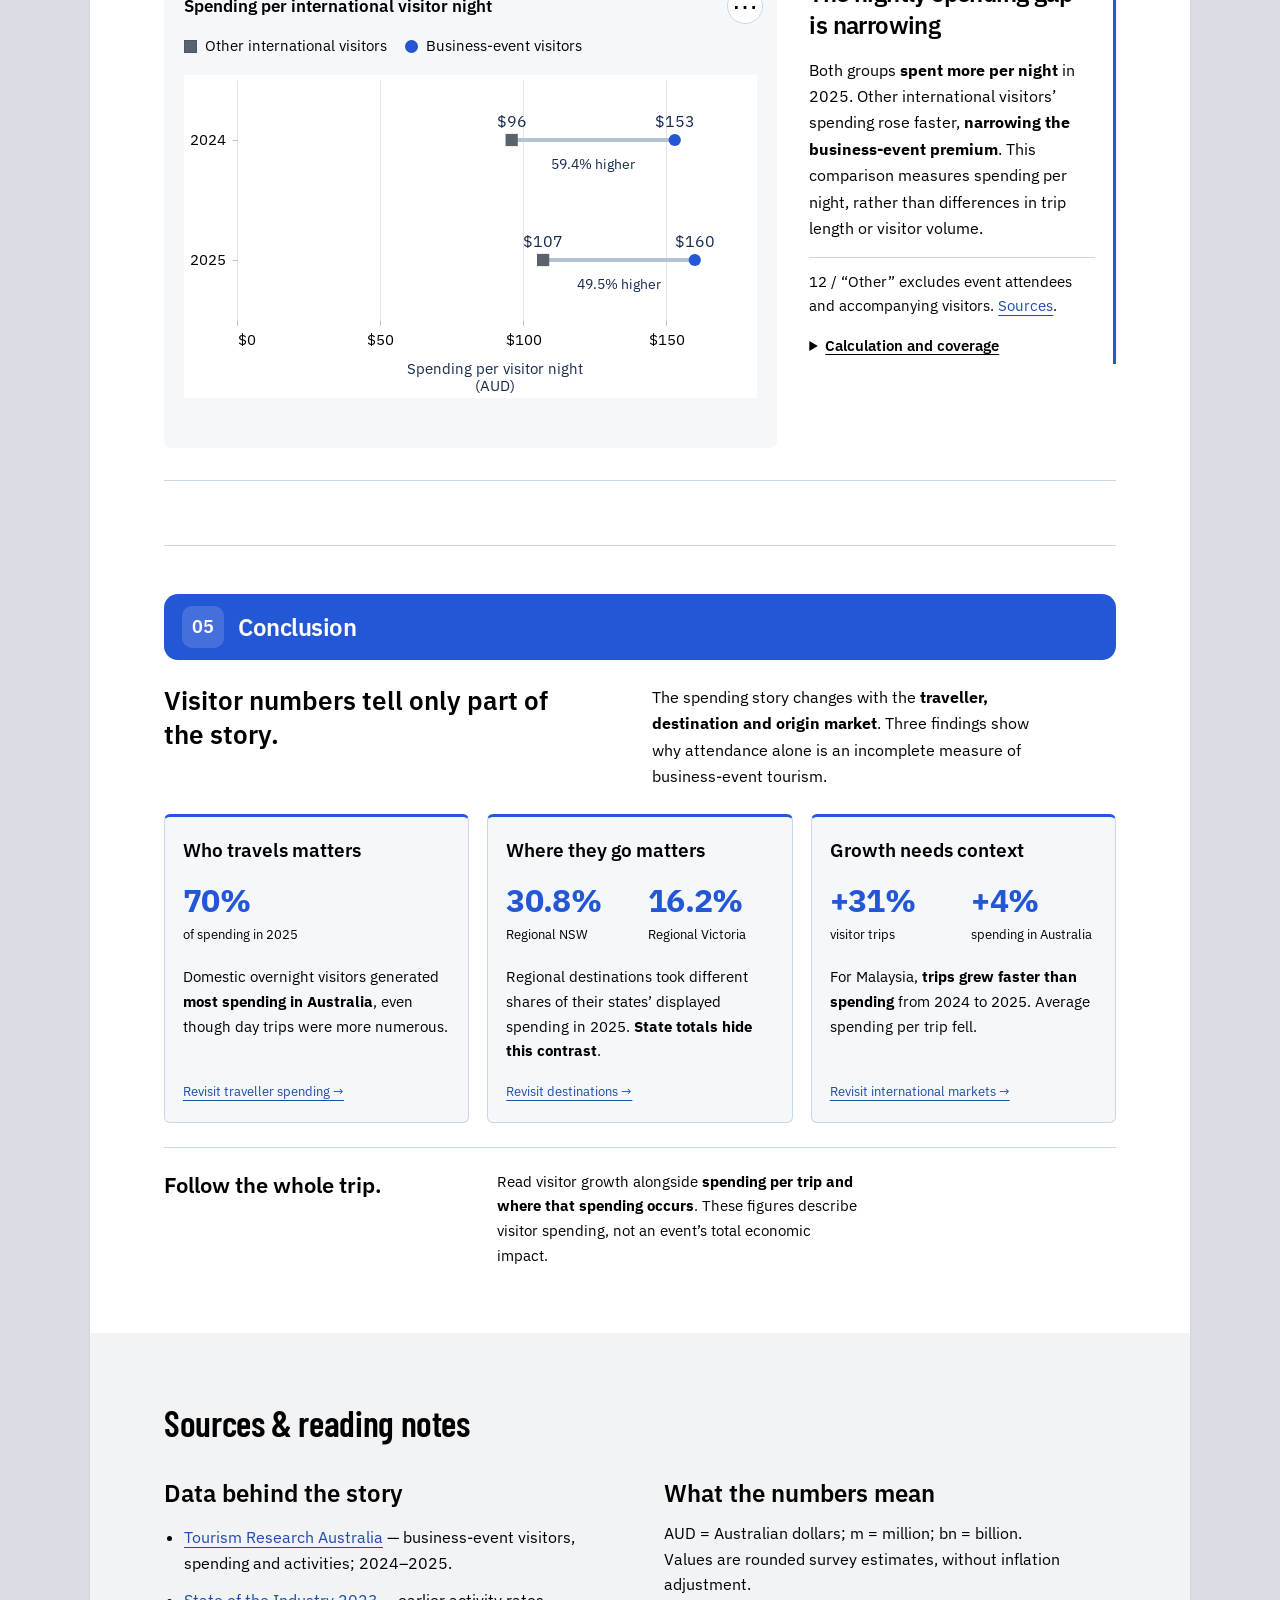
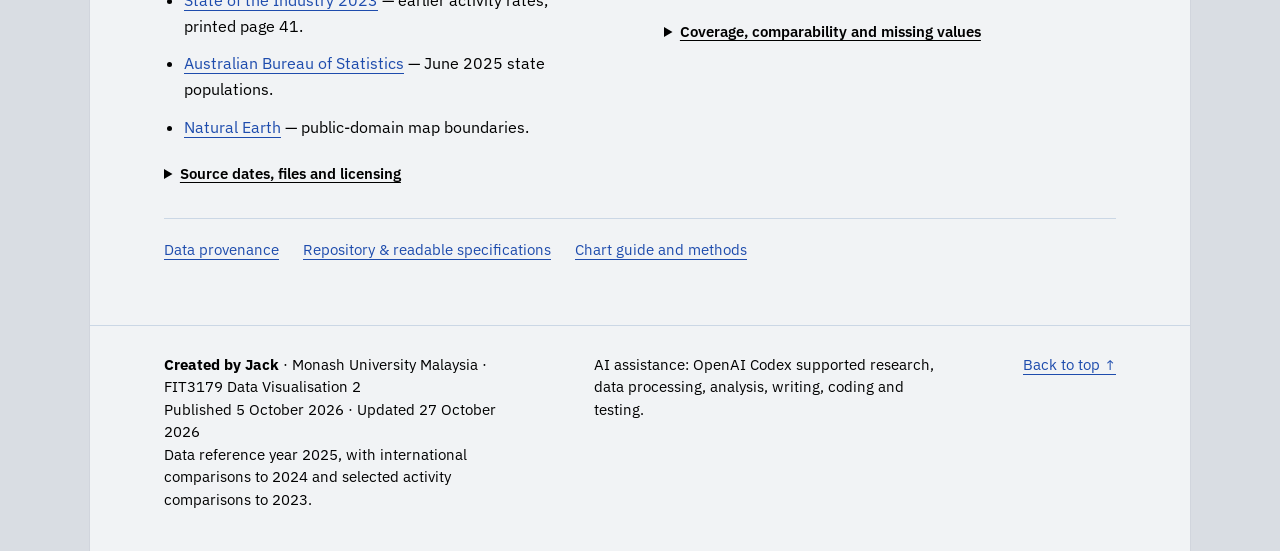
==== commit 524d591f: "Add dynamic activity participation card" ====
--- a/index.html
+++ b/index.html
@@ -7,10 +7,10 @@
 <title>Tourism and Business · Australia's business-event visitors</title>
 <!-- INTERVIEW: CSS styles the page; chart marks and axes are configured separately in their Vega/Vega-Lite specifications. -->
 <!-- Refresh the stylesheet version whenever its contents change, so cached CSS cannot mismatch new HTML. -->
-<link rel="stylesheet" href="style.css?v=d29613281041"><link rel="icon" href="favicon.svg" type="image/svg+xml">
+<link rel="stylesheet" href="style.css?v=b2f1c44cd77a"><link rel="icon" href="favicon.svg" type="image/svg+xml">
 <!-- Refresh the app.js content hash whenever its code changes, especially when chart structures change. -->
 <!-- INTERVIEW: Load Vega, Vega-Lite, Vega-Embed and then app.js in that order. defer waits until HTML parsing finishes before execution. -->
-<script defer src="vendor/vega.min.js"></script><script defer src="vendor/vega-lite.min.js"></script><script defer src="vendor/vega-embed.min.js"></script><script defer src="app.js?v=c8a0fbfb6f50"></script>
+<script defer src="vendor/vega.min.js"></script><script defer src="vendor/vega-lite.min.js"></script><script defer src="vendor/vega-embed.min.js"></script><script defer src="app.js?v=4a82d0f05320"></script>
 <script defer src="typography.js?v=54bcdddcdc6f"></script>
 </head>
 <body>
@@ -123,7 +123,7 @@
 <!-- INTERVIEW: Figure 11: chart11 is the mount point for specification 11. The chart-tools data attributes select its data table and specification links. -->
  <figure class="story-row story-row--bump">
  <div class="story-plot"><p class="plot-title">Activities during international event trips · 2023–2025</p><p class="control-hint">Rank 1 = most common of six.<br>Black highlights the selected activity.<br>Hover to explore; click to keep. Escape clears.</p><div id="chart11" class="chart" tabindex="0" aria-label="Activity ranks. Use arrow keys to select; Escape clears."></div><div id="activity-feedback" class="activity-feedback" aria-live="polite"></div><div class="chart-tools" data-chart="11-activity-bump" data-table="activities"></div></div>
- <figcaption class="story-note"><div class="story-explanation"><h3>A higher rank can hide falling participation</h3><p class="chart-intro">Shopping returned to <strong>second place</strong> in 2025, although its <strong>participation rate remained below 2023</strong>. Rank shows position relative to other activities; it can improve even when a smaller share participates. Hover to compare ranks with participation rates.</p><div class="figure-method"><p>11 / Attendees only. Ranks compare six selected activities. People may report several activities. <a href="#sources">Sources</a>.</p><details class="caption-detail"><summary>Earlier year, coverage and precision</summary><p>Annual groups are compared, not the same people. Activities do not establish event effects or timing.</p><p>2023 comes from TRA’s <a href="https://www.tra.gov.au/content/dam/austrade-assets/global/wip/tra/documents/soti/tra-state-of-the-industry-2023.pdf#page=43">State of the Industry 2023, printed page 41</a> and is published as whole percentages. The 2024–2025 values come from the business-events dashboard. Short labels map eating out to Dining, botanical/public gardens to Gardens, and museums/art galleries to Museums &amp; galleries. The 2023 report gives national parks; the dashboard labels this national/state parks. These published estimates may reflect different revisions. Beach visits are omitted because the report does not supply a 2023 rate. People may choose several activities, so percentages do not sum to 100%.</p></details></div></div></figcaption>
+ <figcaption class="story-note"><div class="map-stat-card activity-stat-card" aria-live="polite" aria-atomic="true"><span id="activity-stat-value">59.9%</span><p class="map-stat-caption" id="activity-stat-caption">of international event attendees reported<br><strong>Shopping in 2025</strong></p><p id="activity-stat-change">About 5.1 percentage points below 2023.</p></div><div class="story-explanation"><h3>A higher rank can hide falling participation</h3><p class="chart-intro">Shopping returned to <strong>second place</strong> in 2025, although its <strong>participation rate remained below 2023</strong>. Rank shows position relative to other activities; it can improve even when a smaller share participates. Hover to compare ranks with participation rates.</p><div class="figure-method"><p>11 / Attendees only. Ranks compare six selected activities. People may report several activities. <a href="#sources">Sources</a>.</p><details class="caption-detail"><summary>Earlier year, coverage and precision</summary><p>Annual groups are compared, not the same people. Activities do not establish event effects or timing.</p><p>2023 comes from TRA’s <a href="https://www.tra.gov.au/content/dam/austrade-assets/global/wip/tra/documents/soti/tra-state-of-the-industry-2023.pdf#page=43">State of the Industry 2023, printed page 41</a> and is published as whole percentages. The 2024–2025 values come from the business-events dashboard. Short labels map eating out to Dining, botanical/public gardens to Gardens, and museums/art galleries to Museums &amp; galleries. The 2023 report gives national parks; the dashboard labels this national/state parks. These published estimates may reflect different revisions. Beach visits are omitted because the report does not supply a 2023 rate. People may choose several activities, so percentages do not sum to 100%.</p></details></div></div></figcaption>
  </figure>
 <!-- INTERVIEW: Figure 12: chart12 is the mount point for specification 12. The chart-tools data attributes select its data table and specification links. -->
  <figure class="story-row">
--- a/style.css
+++ b/style.css
@@ -597,3 +597,7 @@
 
 #chart10:focus-visible{outline:2px solid var(--blue);outline-offset:4px}
 #change-insight{min-height:205px}
+
+/* Keep the selected activity statistic beside its explanation. */
+.activity-stat-card #activity-stat-value{display:block;font:italic clamp(48px,5vw,64px)/1.1 Georgia,serif;color:#000;margin-bottom:10px;letter-spacing:-.03em}
+.activity-stat-card #activity-stat-change{font-size:var(--type-small);line-height:1.5;margin:0;max-width:none}
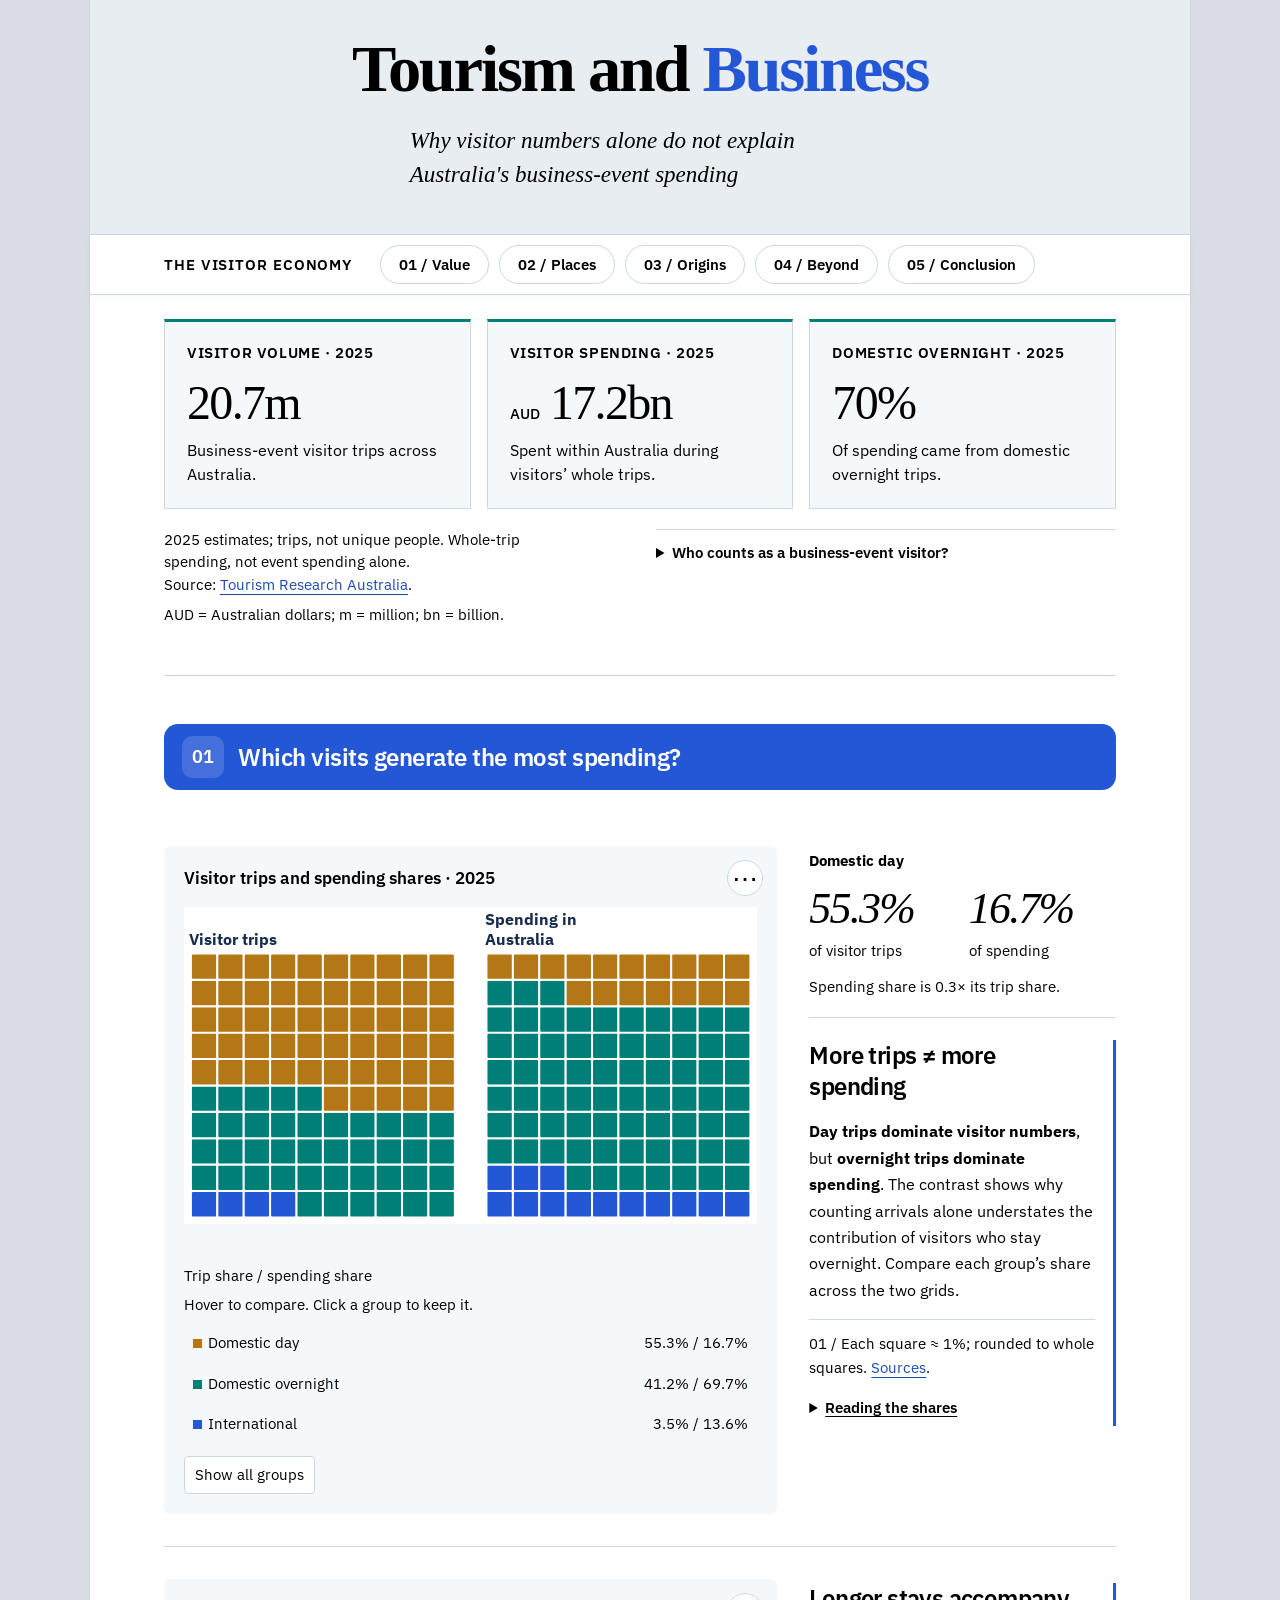
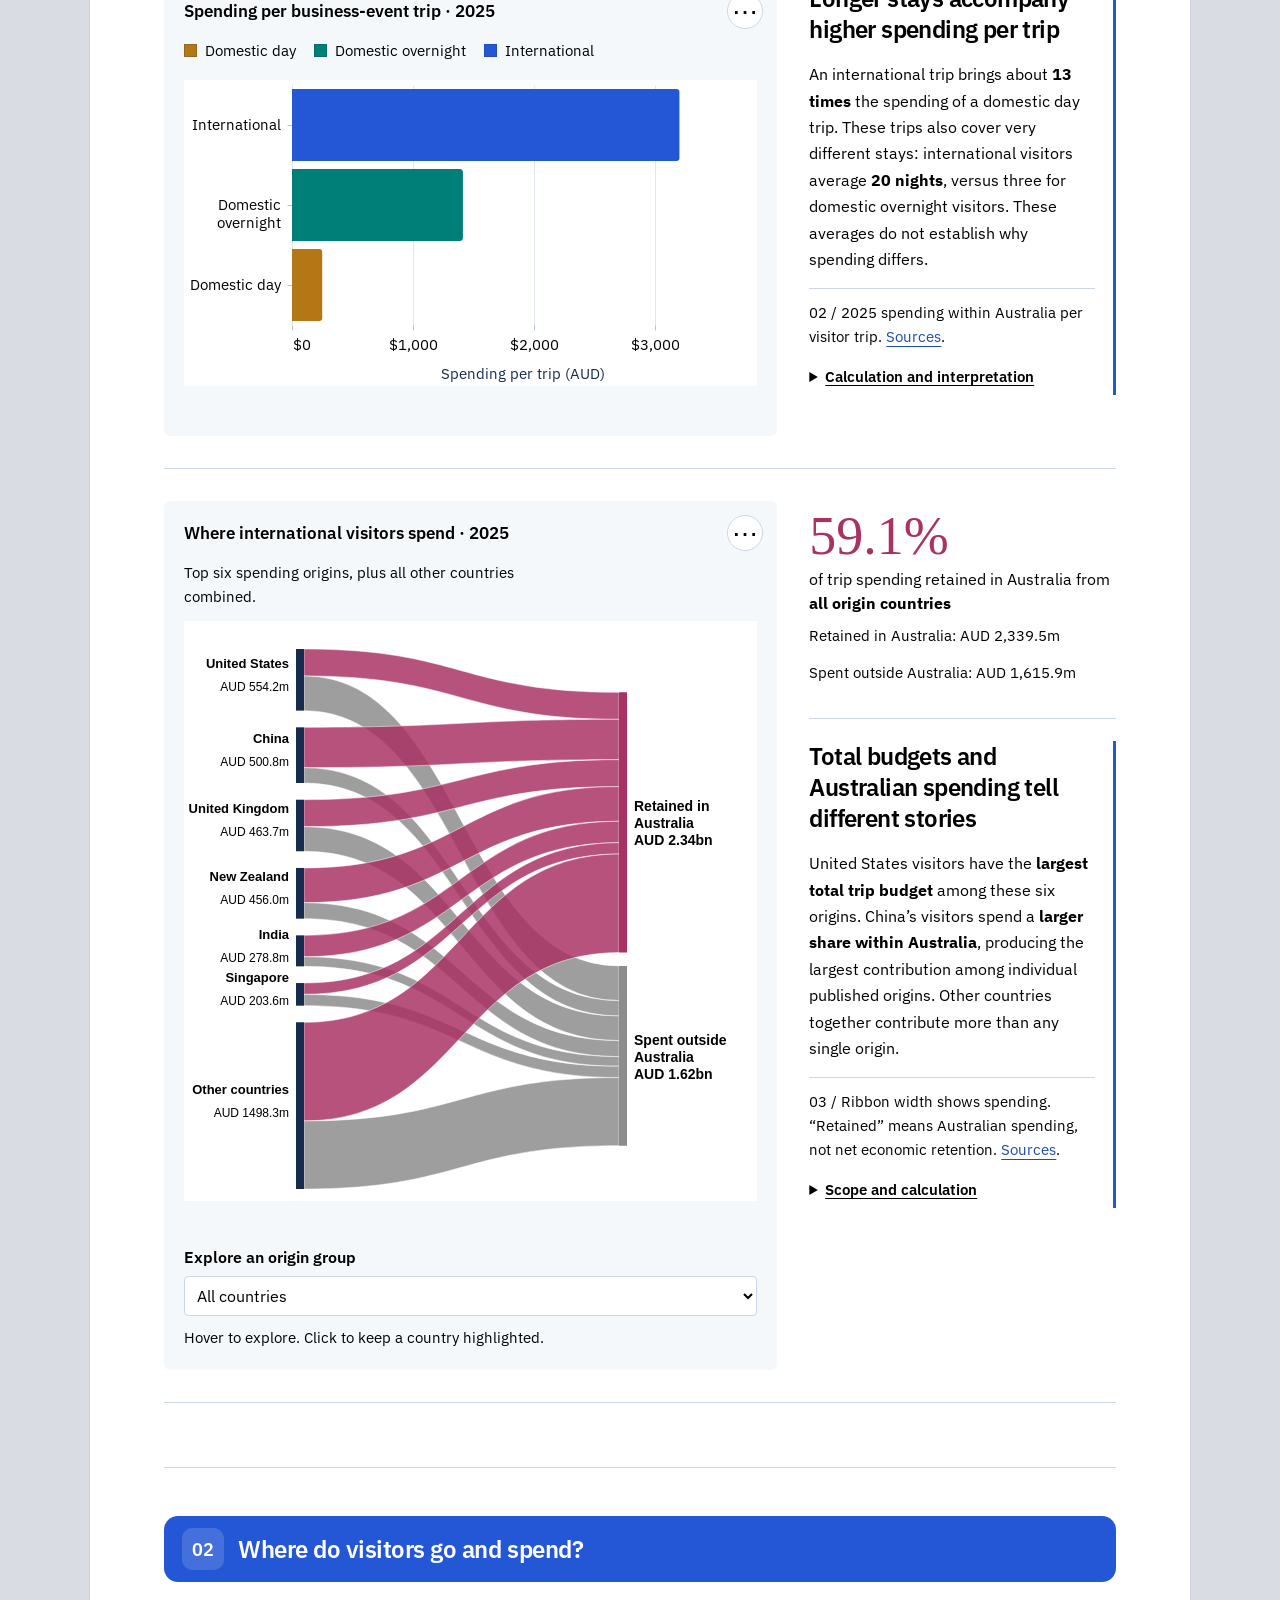
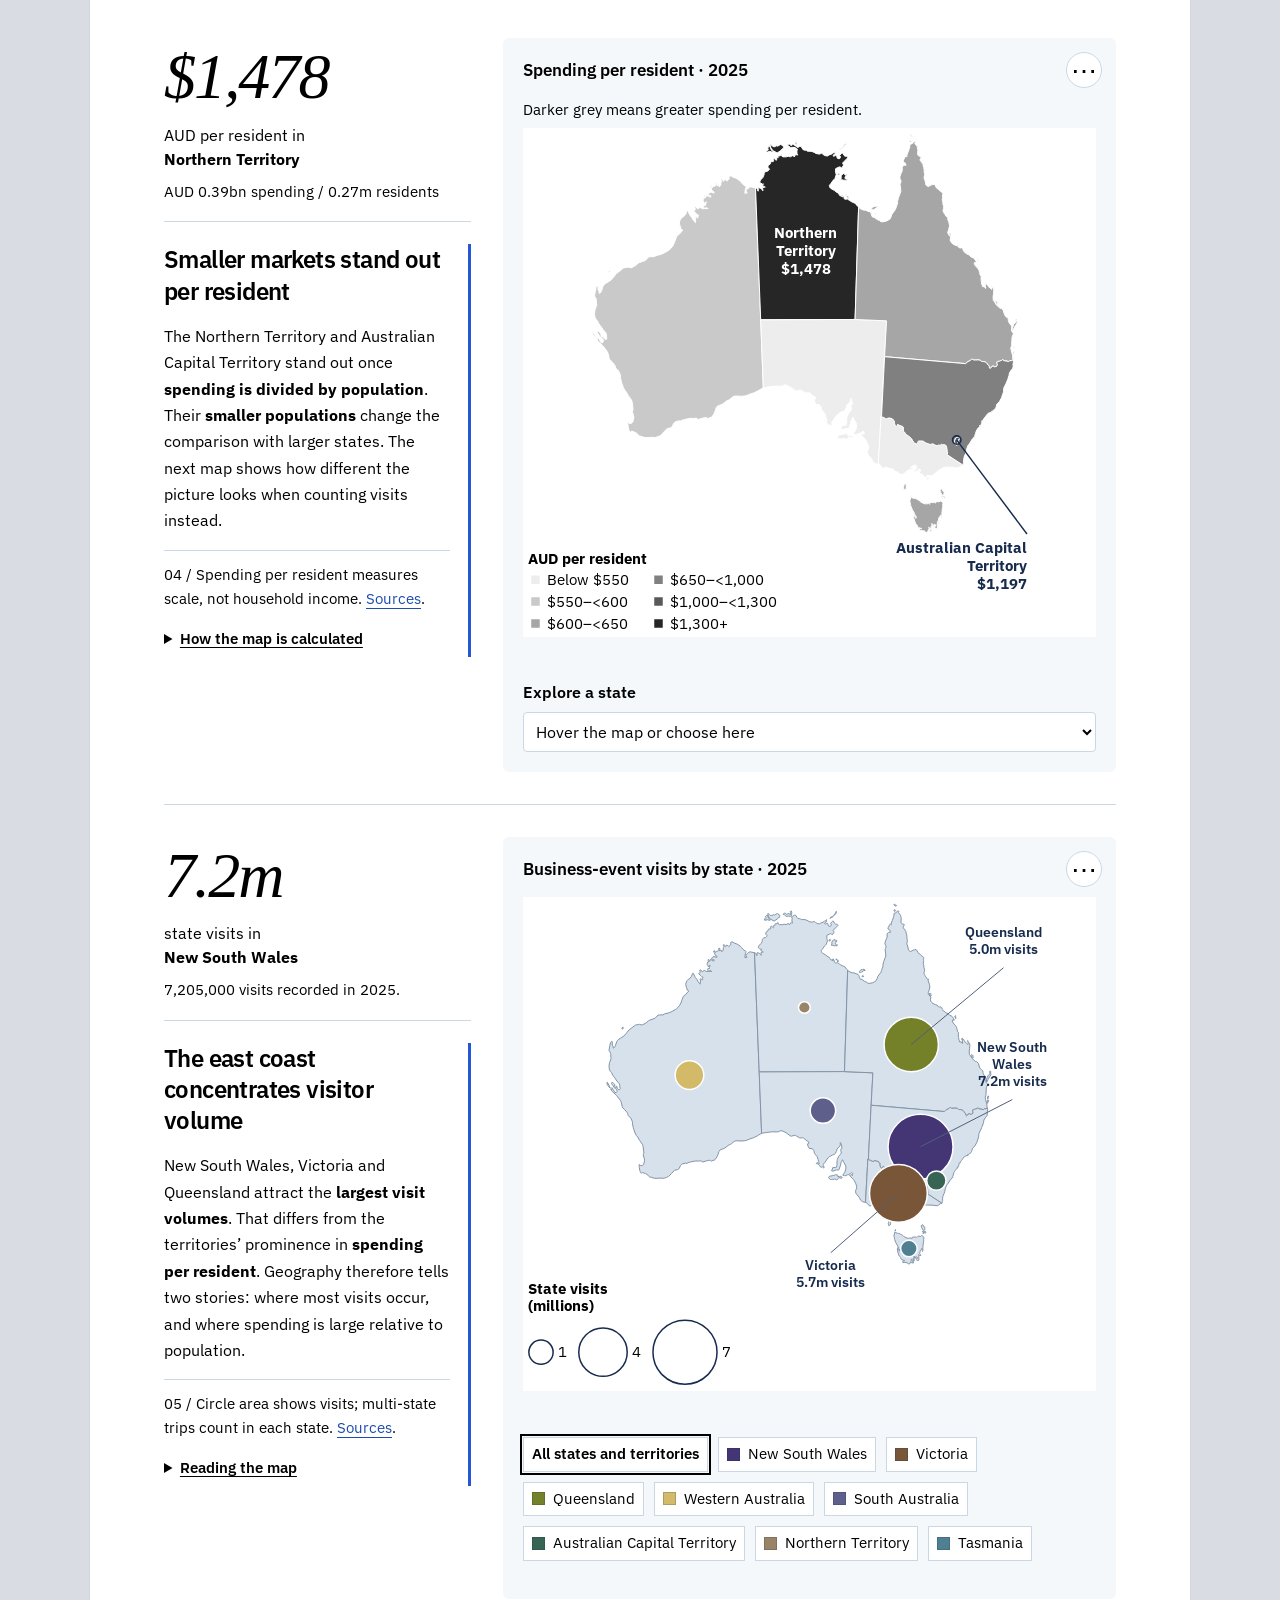
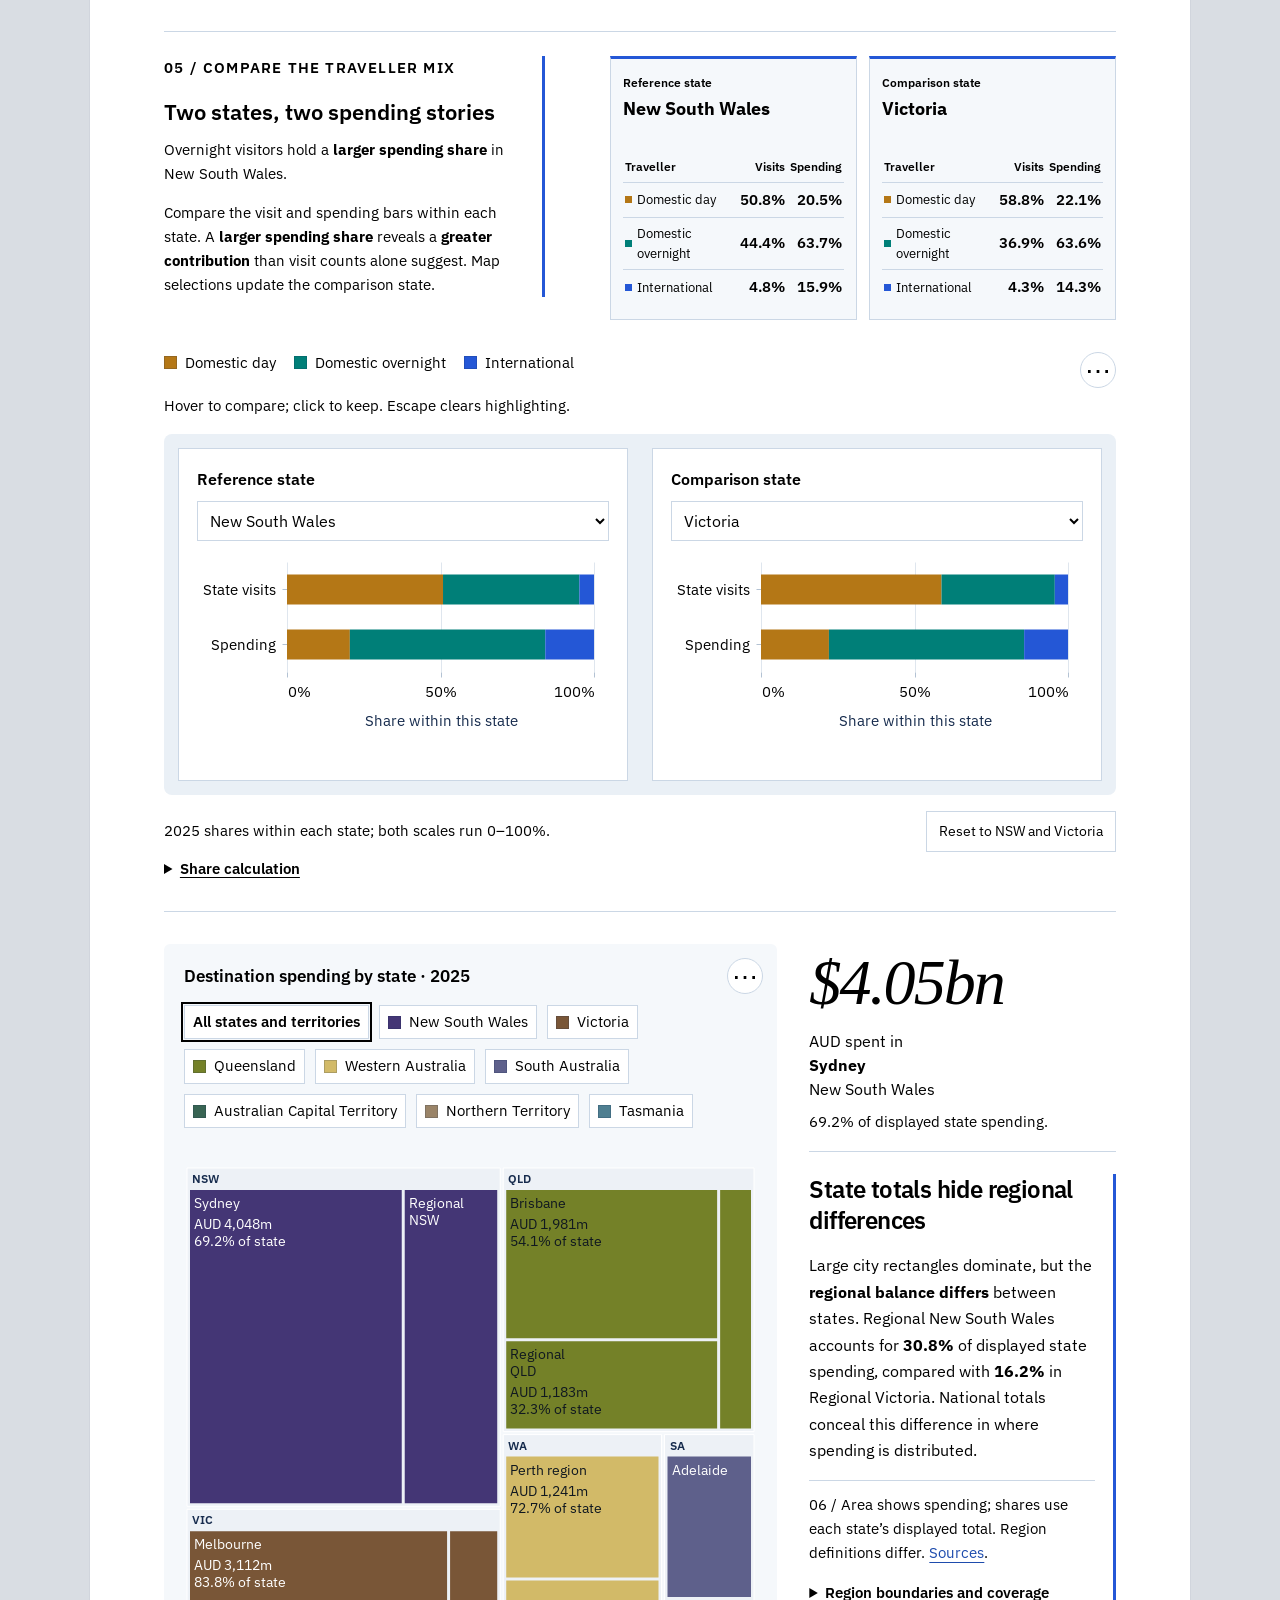
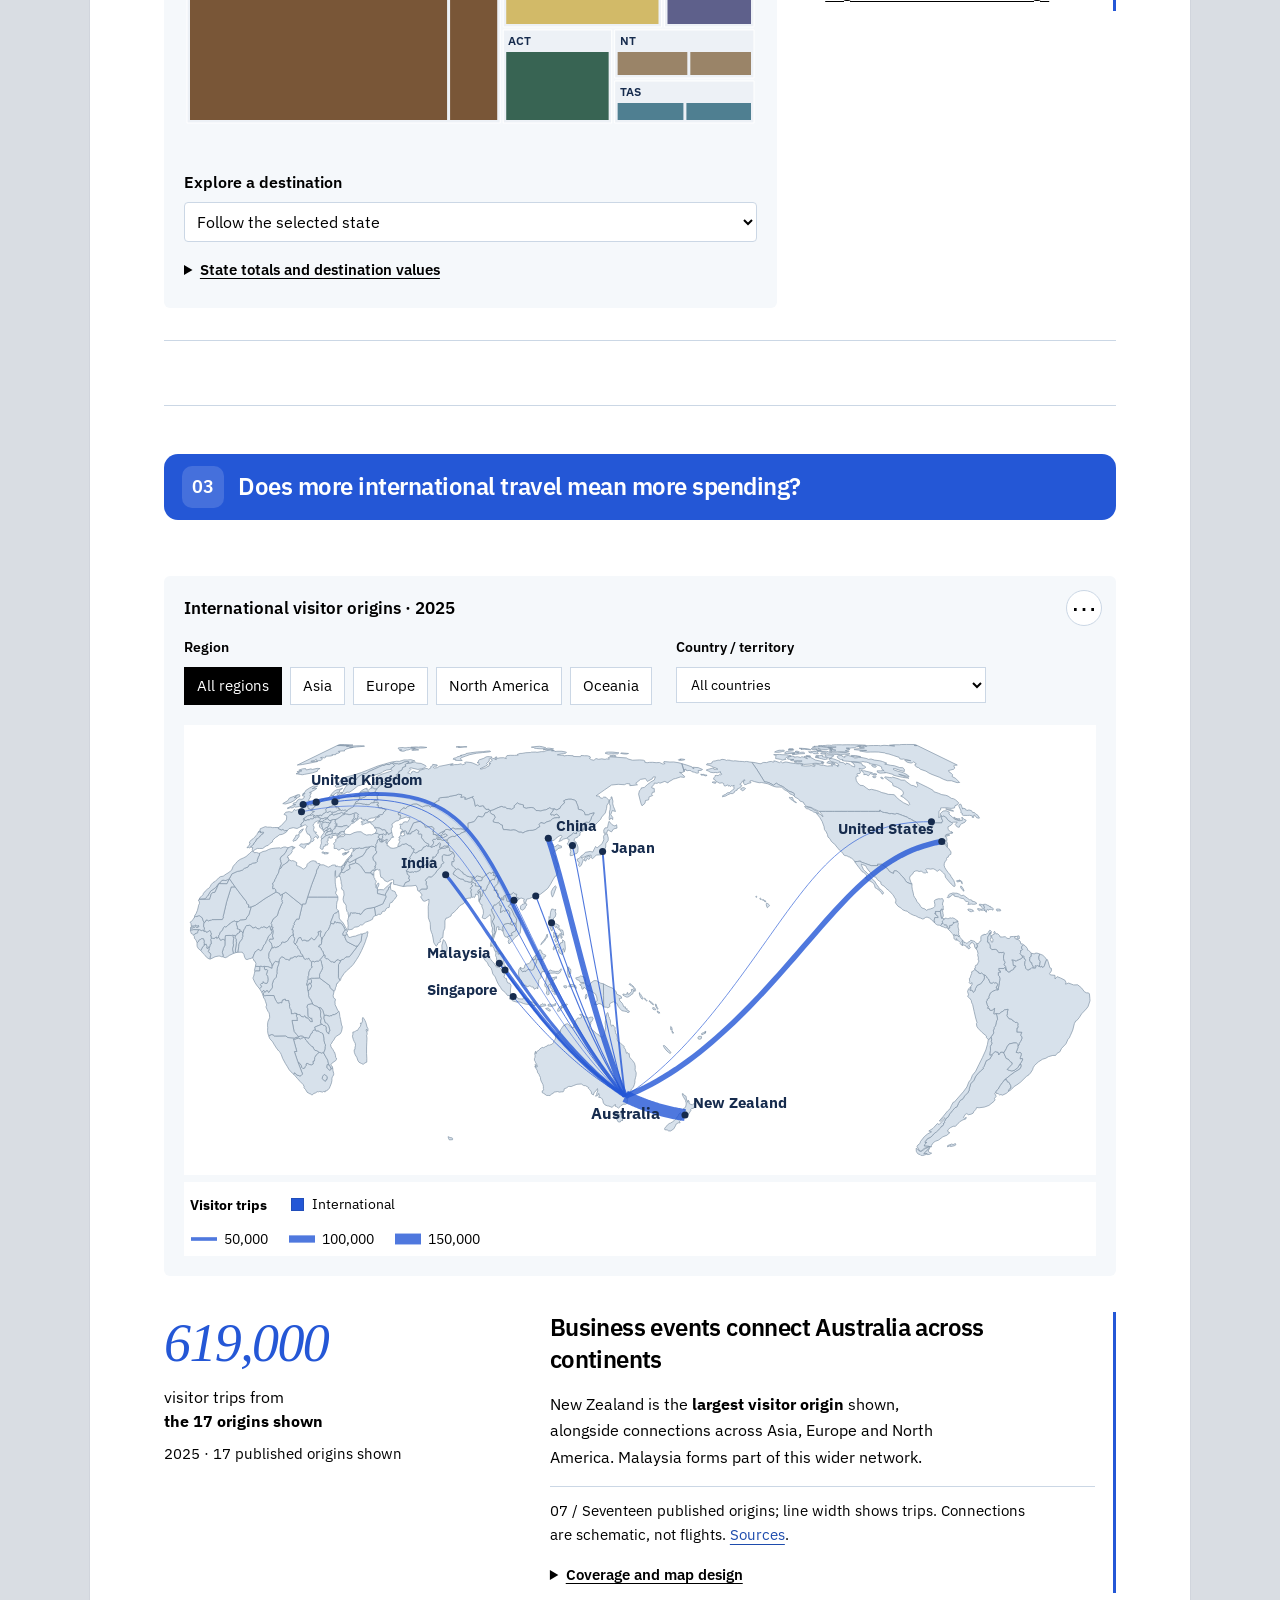
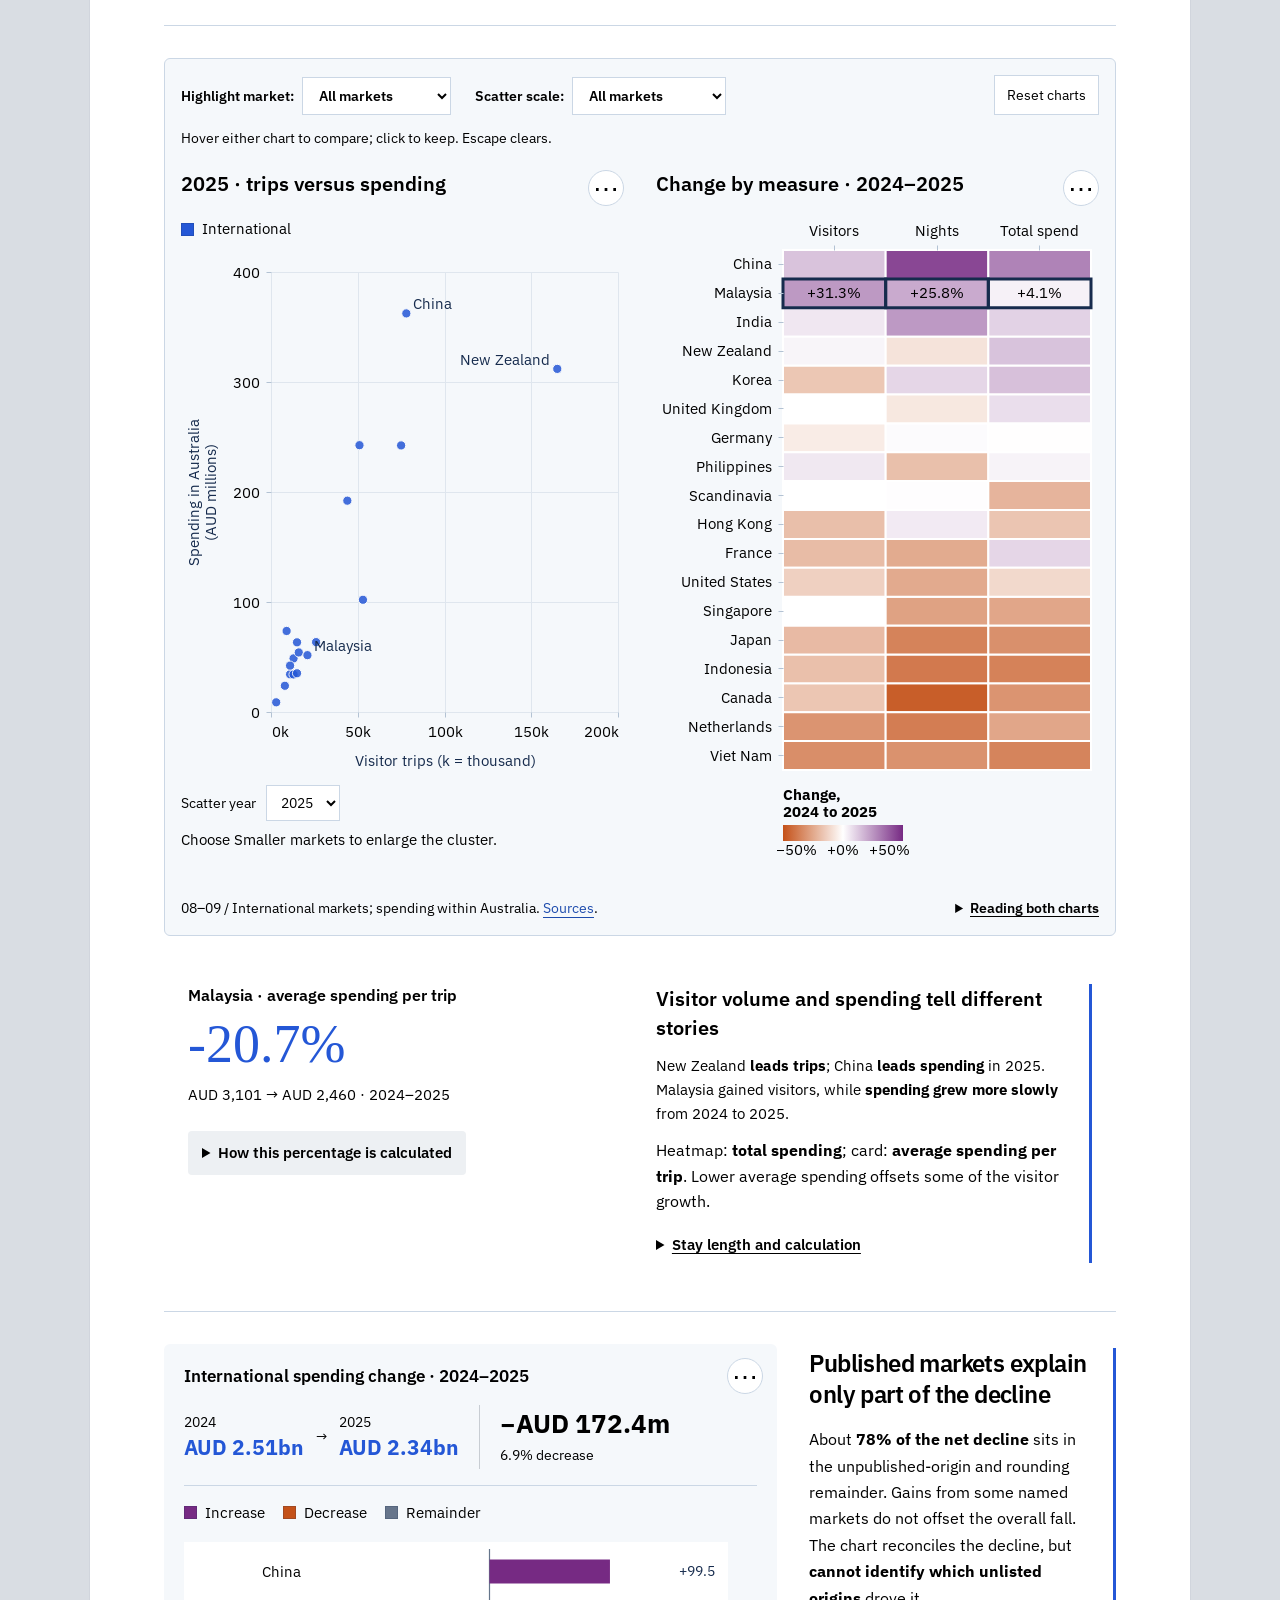
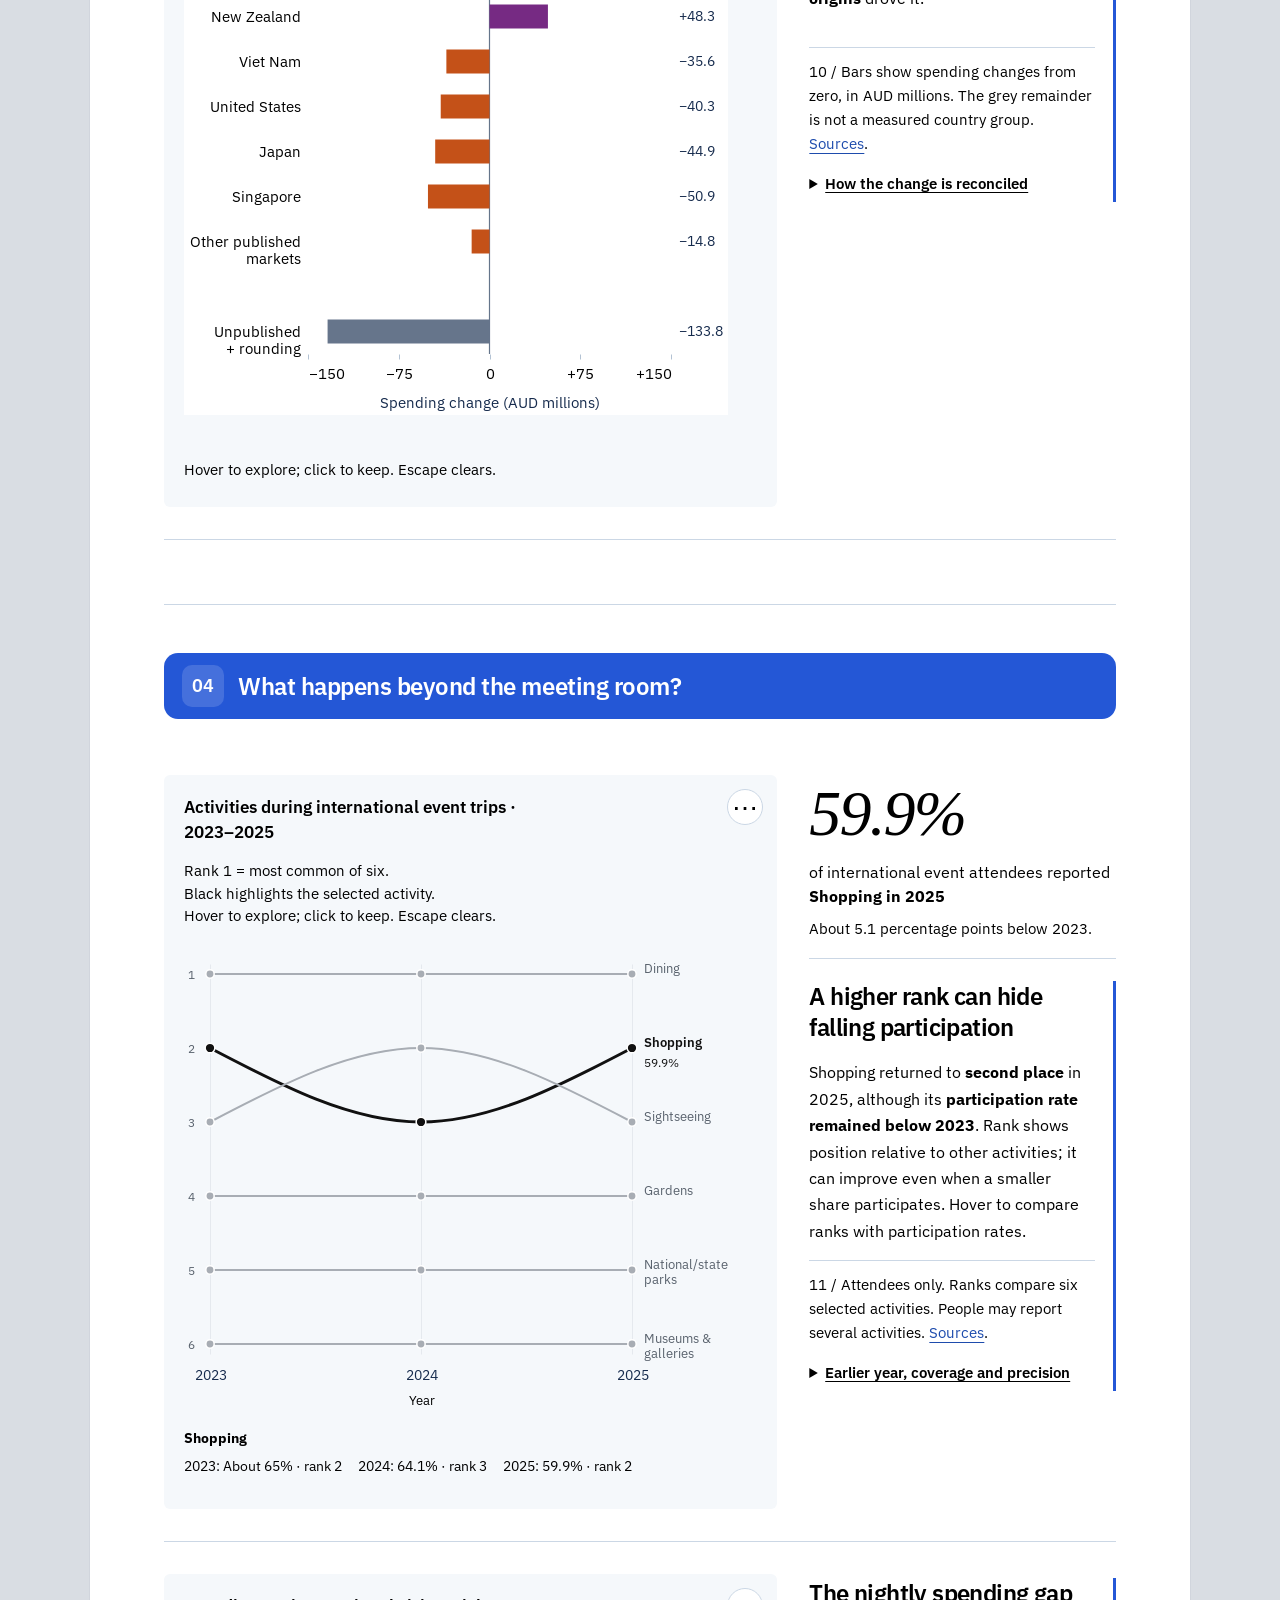
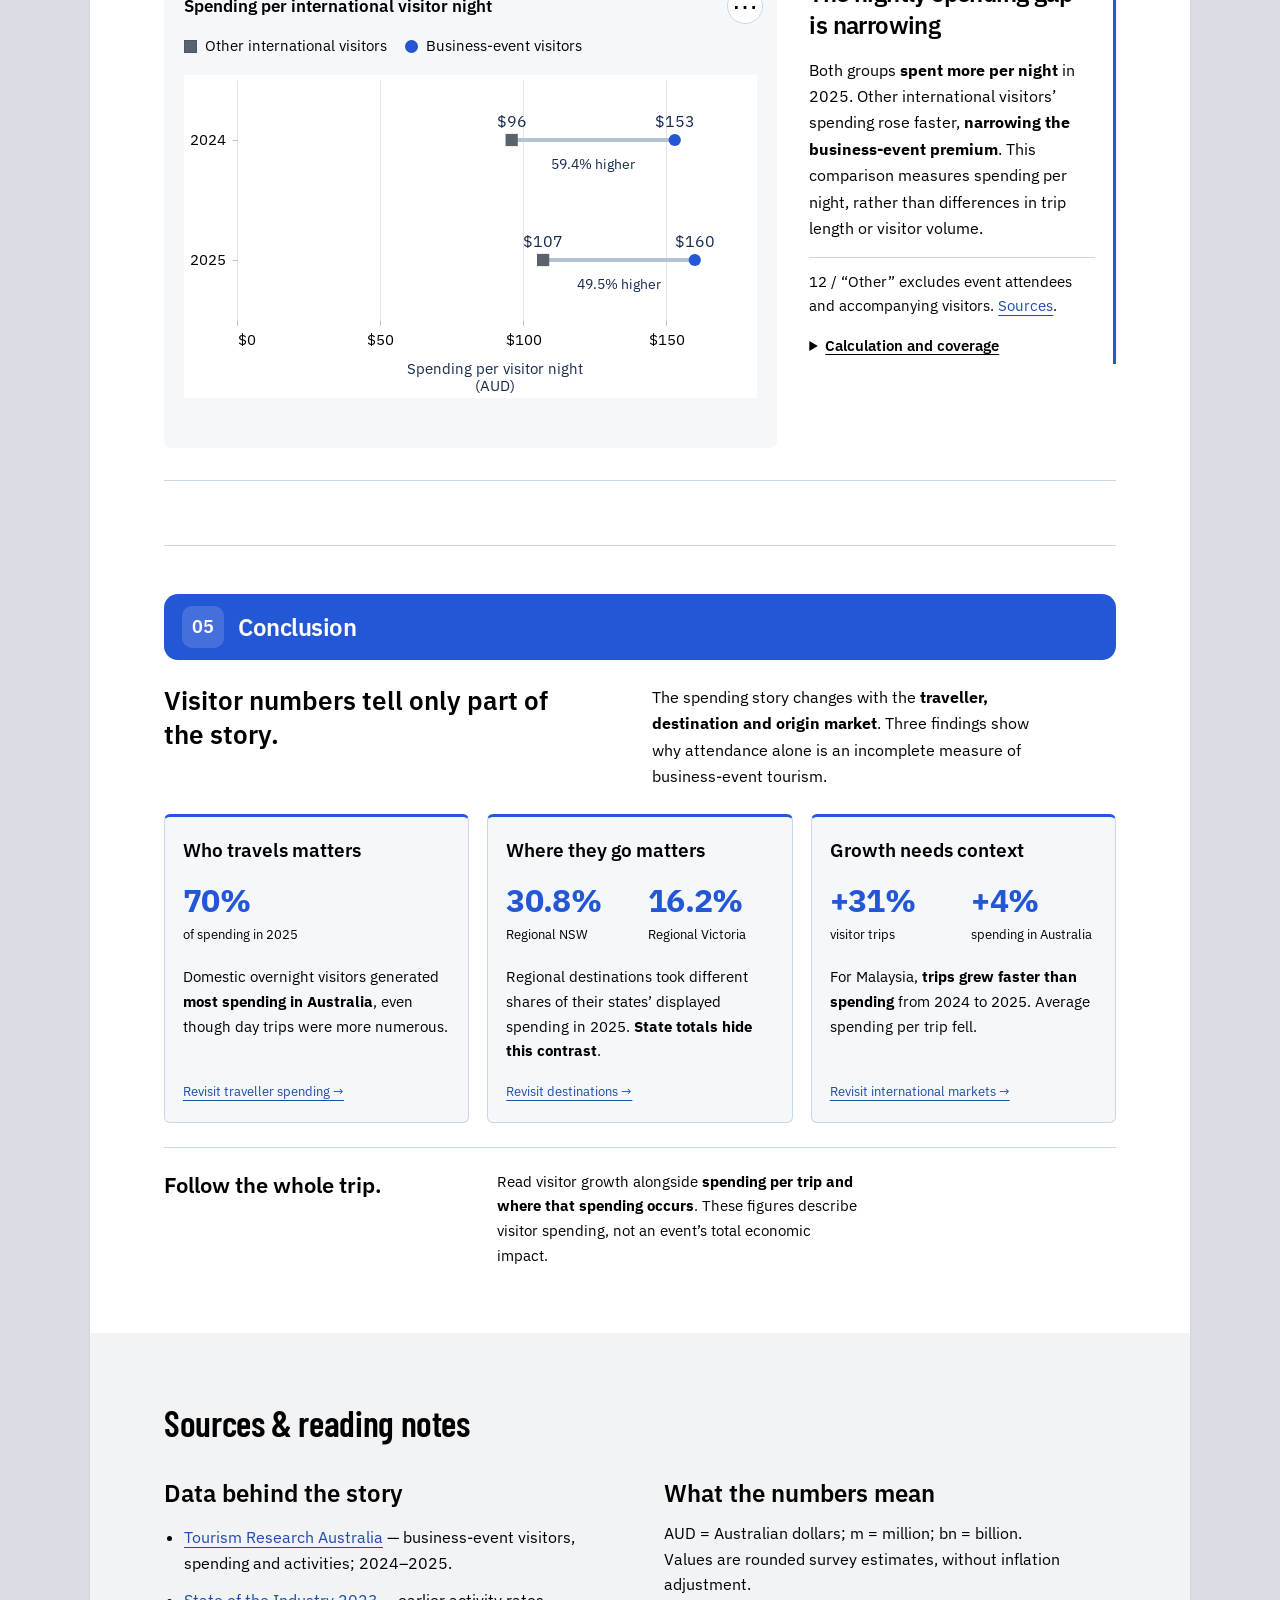
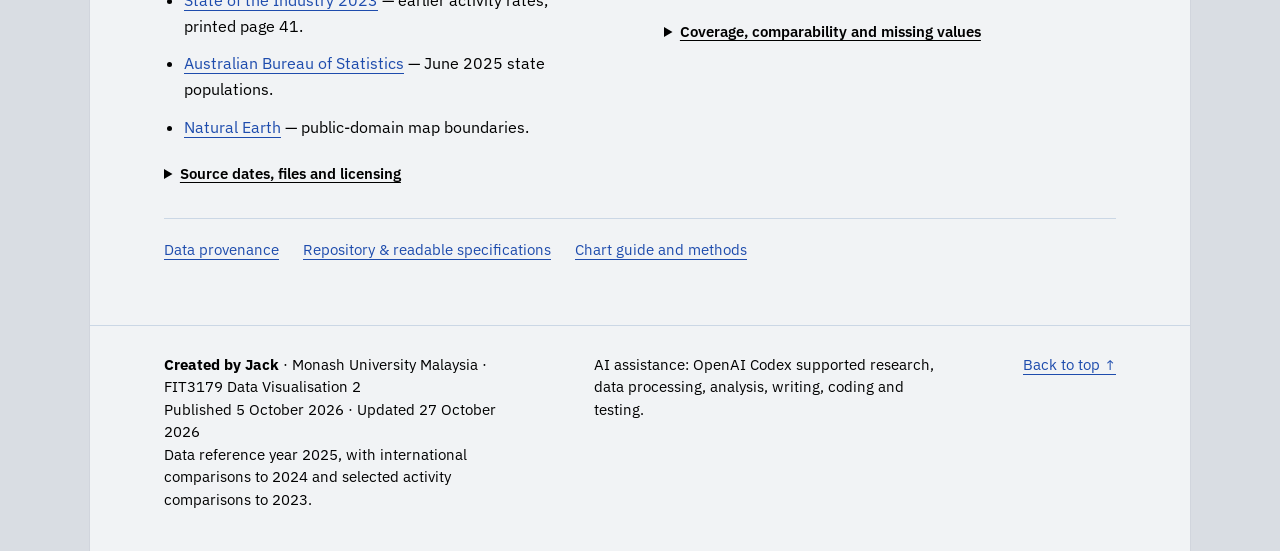
==== commit e6ba01bc: "Add Conclusion to sticky chapter navigation" ====
--- a/index.html
+++ b/index.html
@@ -22,7 +22,7 @@
  <div class="hero-title"><h1>Tourism and <em>Business</em></h1><p class="hero-subtitle">Why visitor numbers alone do not explain Australia's business-event spending</p></div>
 </div>
 <!-- This navigation belongs to the whole story, so it remains sticky beyond the opening. -->
-<nav class="chapter-nav" aria-label="Story navigation"><a href="#top" class="wordmark" aria-label="The Visitor Economy — back to top">THE VISITOR ECONOMY</a><div class="chapter-links"><a href="#mix">01 / Value</a><a href="#places">02 / Places</a><a href="#origins">03 / Origins</a><a href="#beyond">04 / Beyond</a></div></nav>
+<nav class="chapter-nav" aria-label="Story navigation"><a href="#top" class="wordmark" aria-label="The Visitor Economy — back to top">THE VISITOR ECONOMY</a><div class="chapter-links"><a href="#mix">01 / Value</a><a href="#places">02 / Places</a><a href="#origins">03 / Origins</a><a href="#beyond">04 / Beyond</a><a href="#conclusion">05 / Conclusion</a></div></nav>
 <section class="opening wrap" aria-label="Business-event tourism at a glance">
  <!-- INTERVIEW: Three headline cards introduce scale and spending mix. Rounded from the 2025 national table. -->
  <div class="hero-stats" role="group" aria-label="Australian business-event tourism: key statistics for 2025">
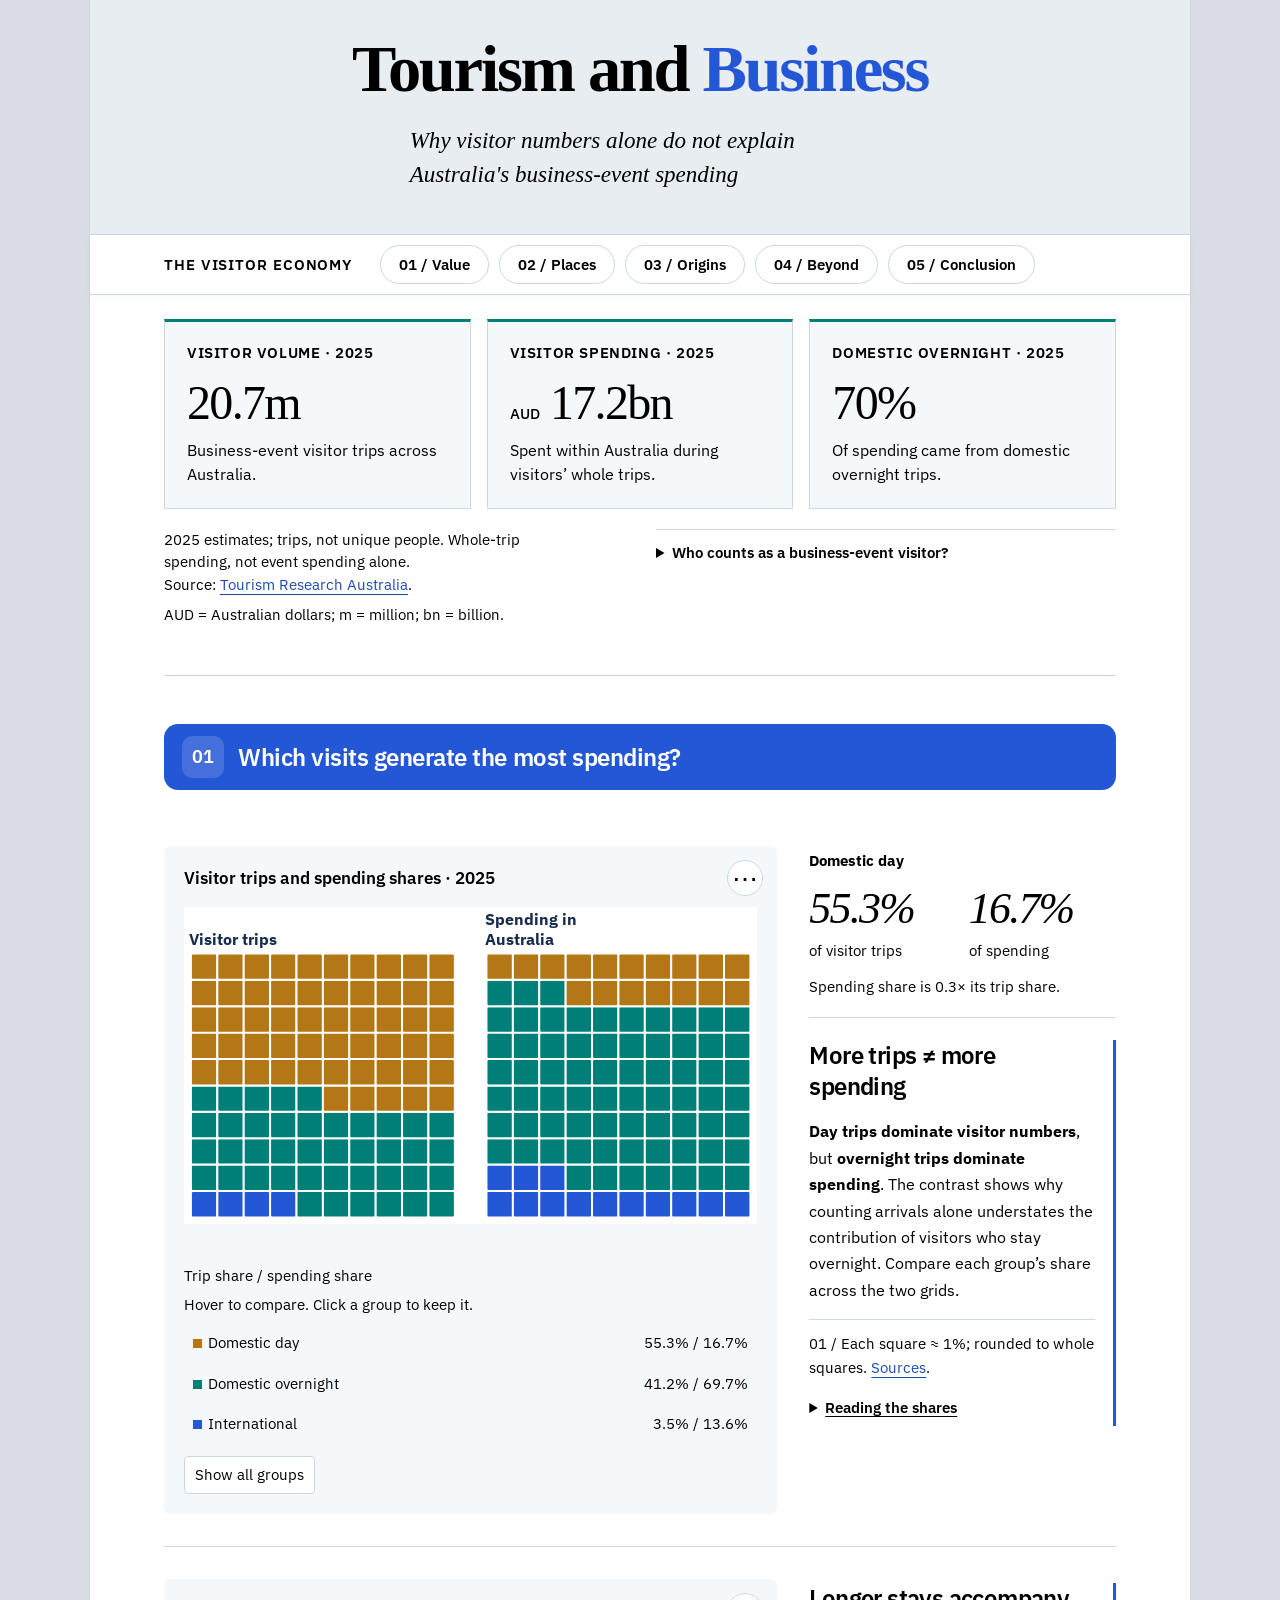
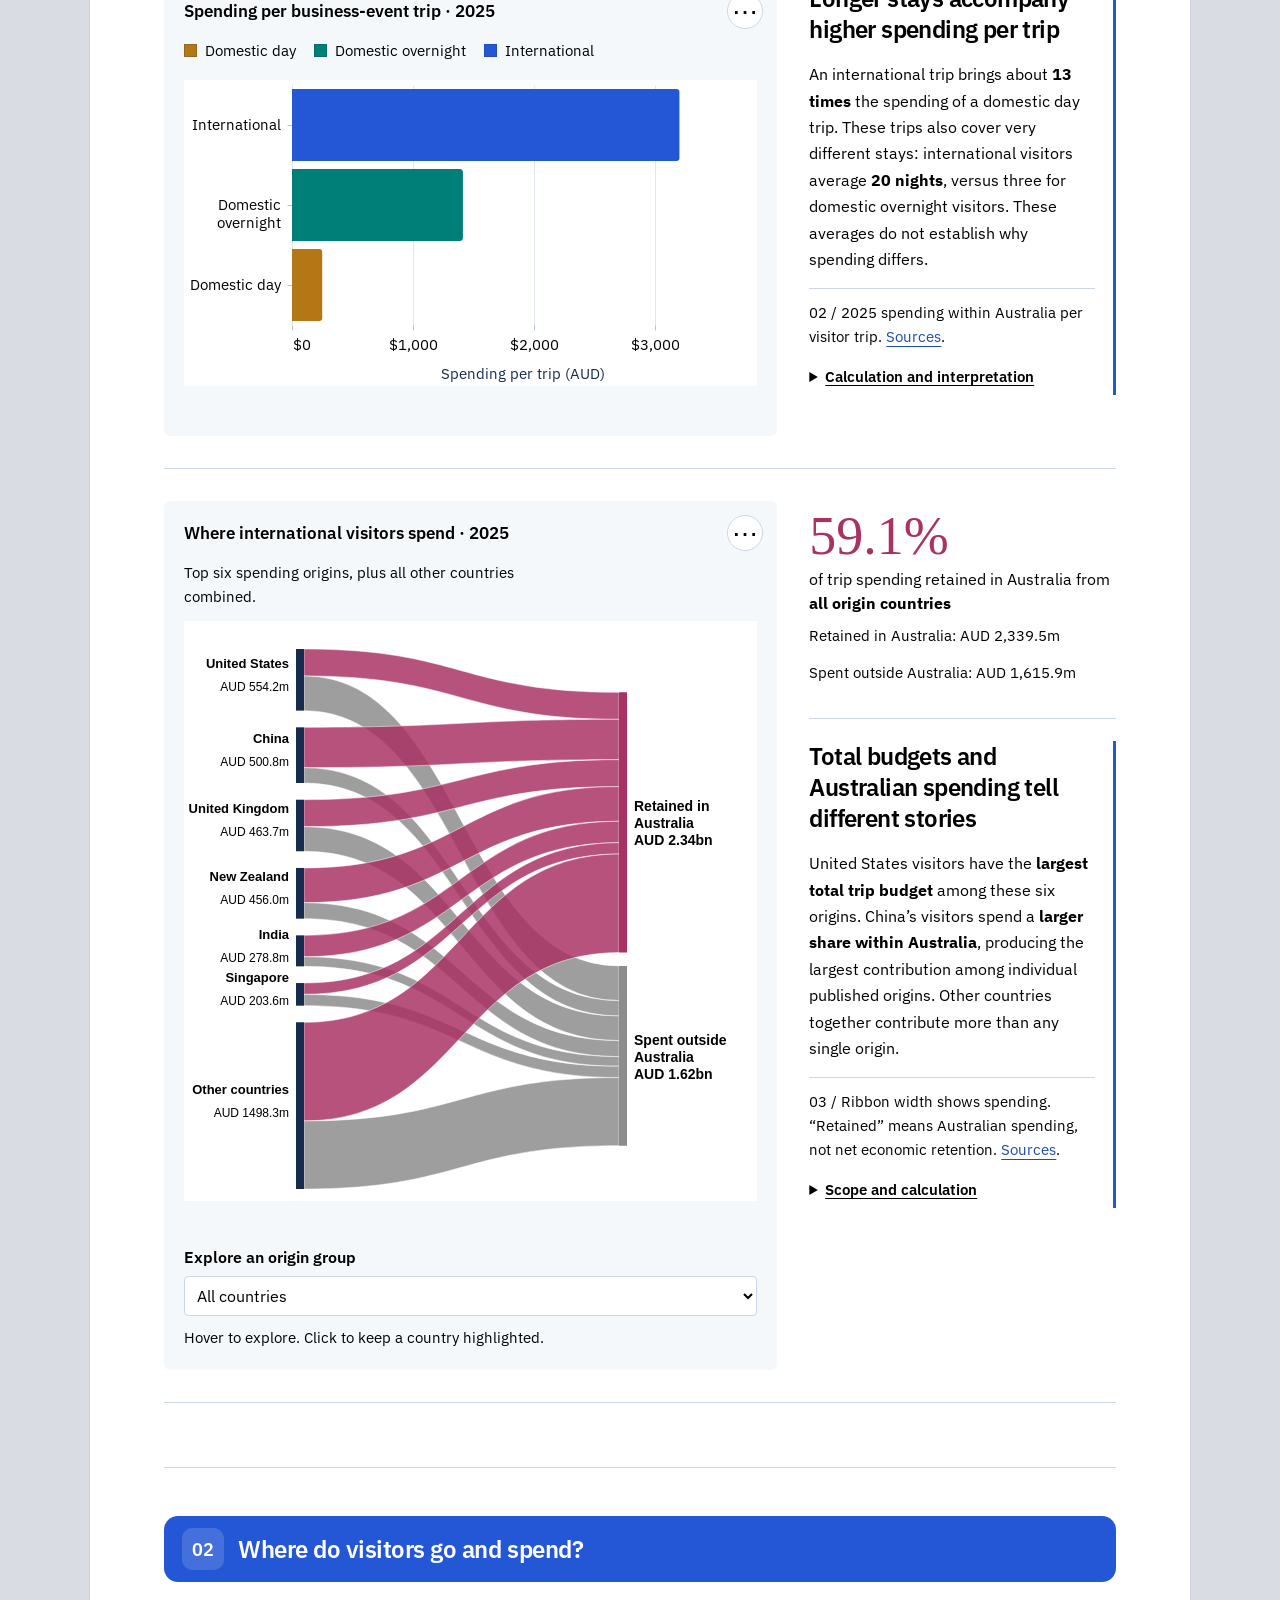
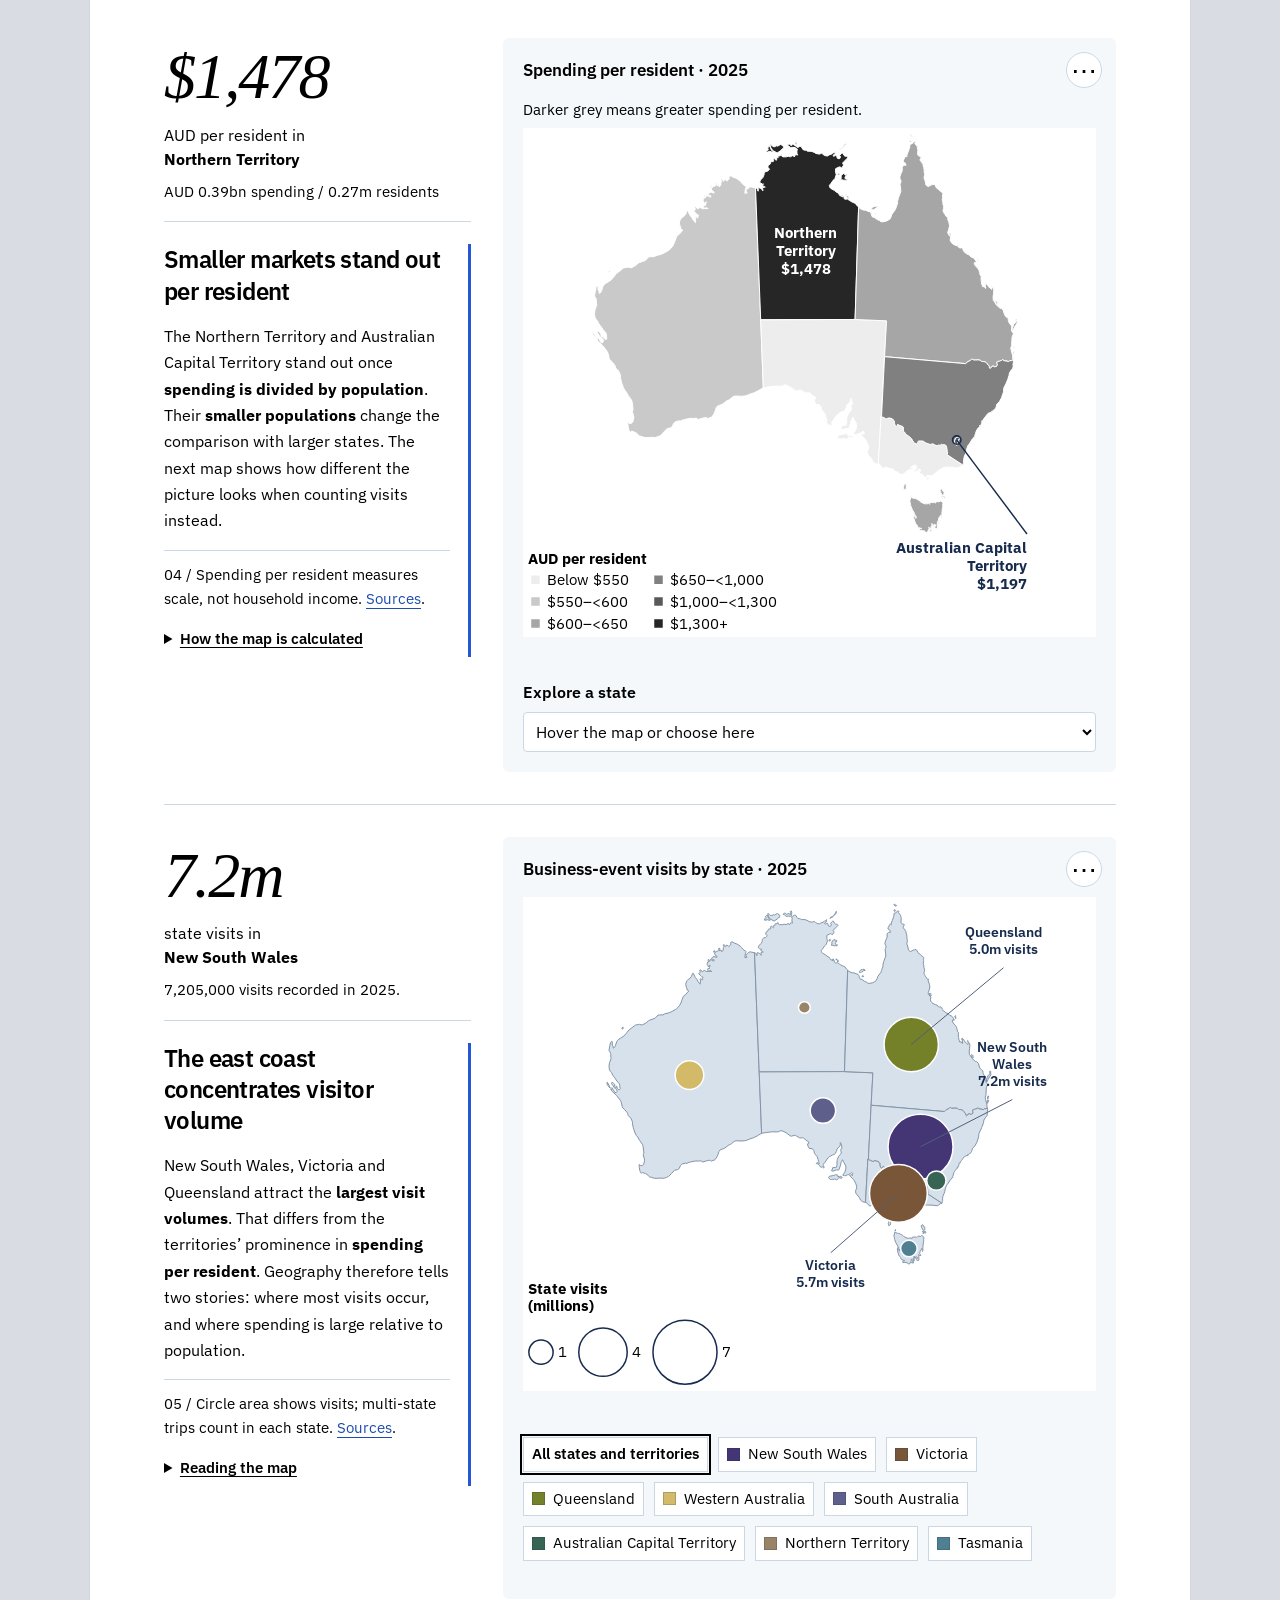
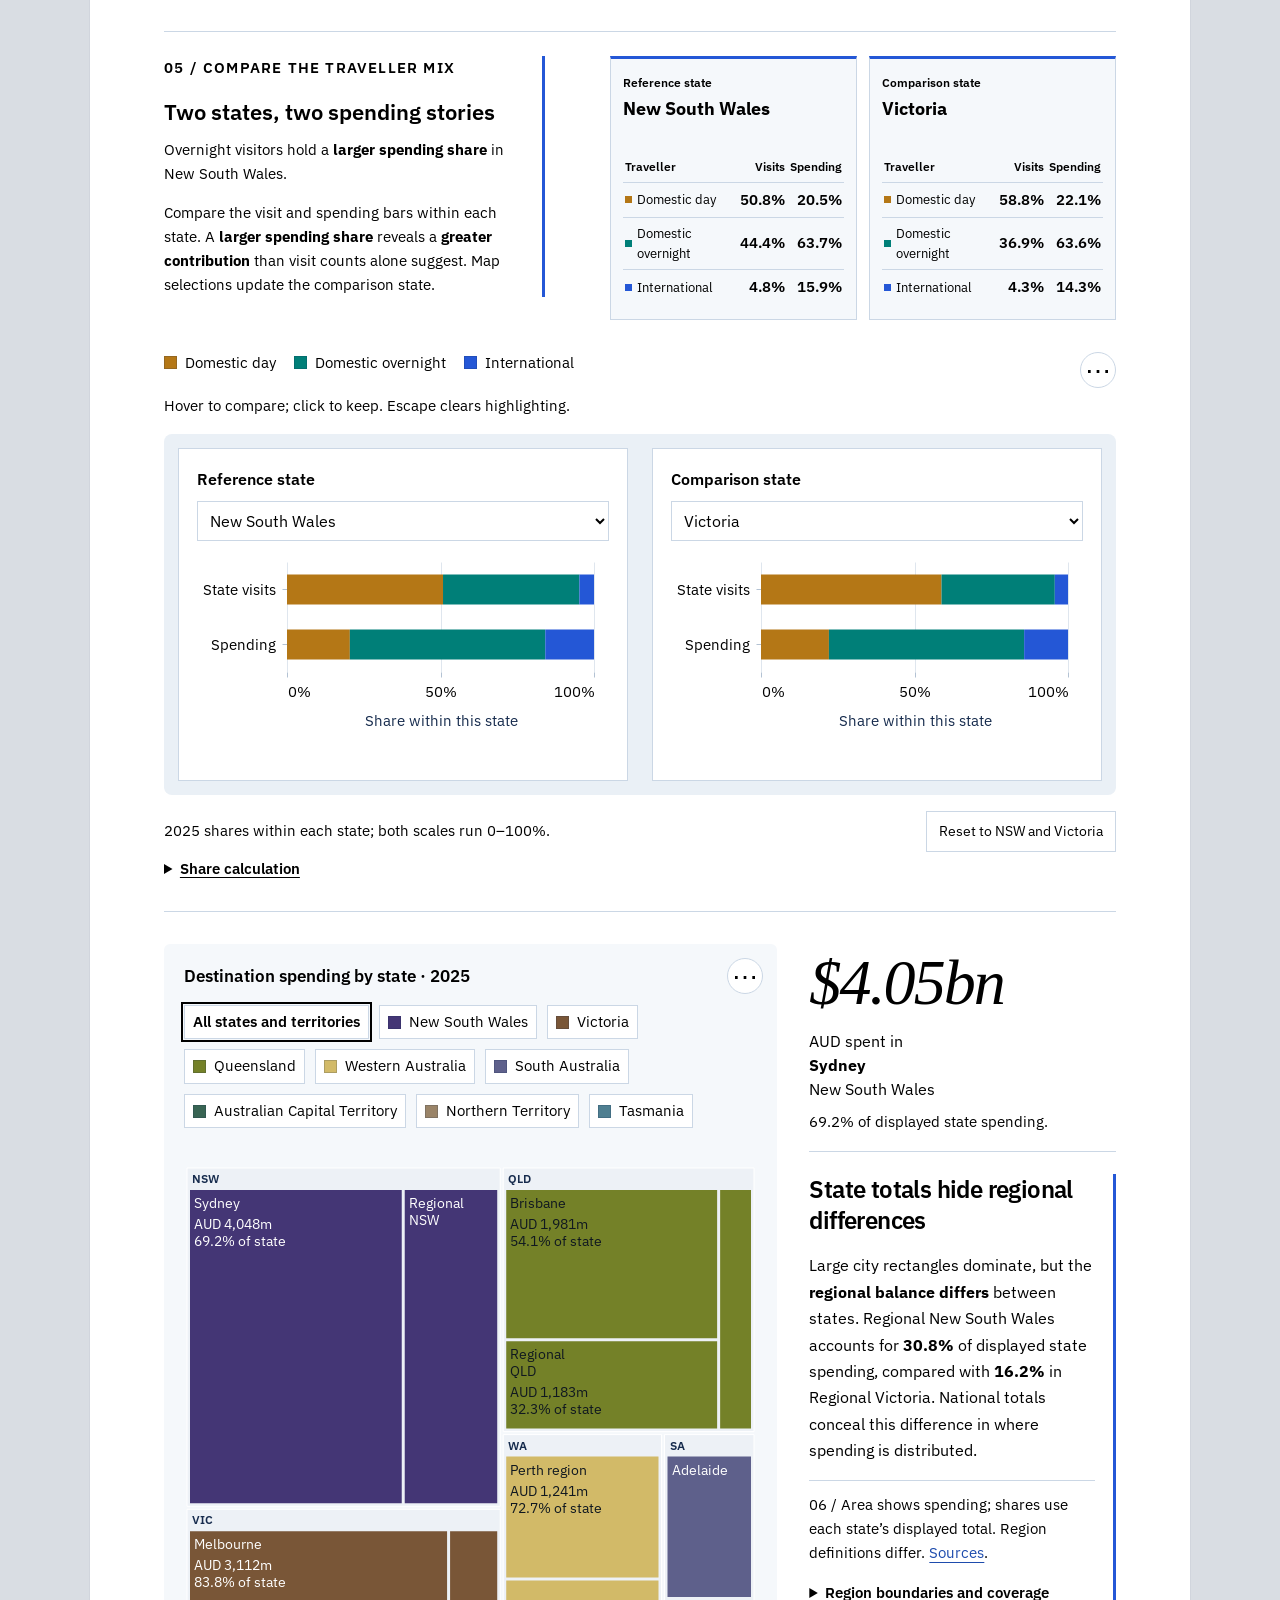
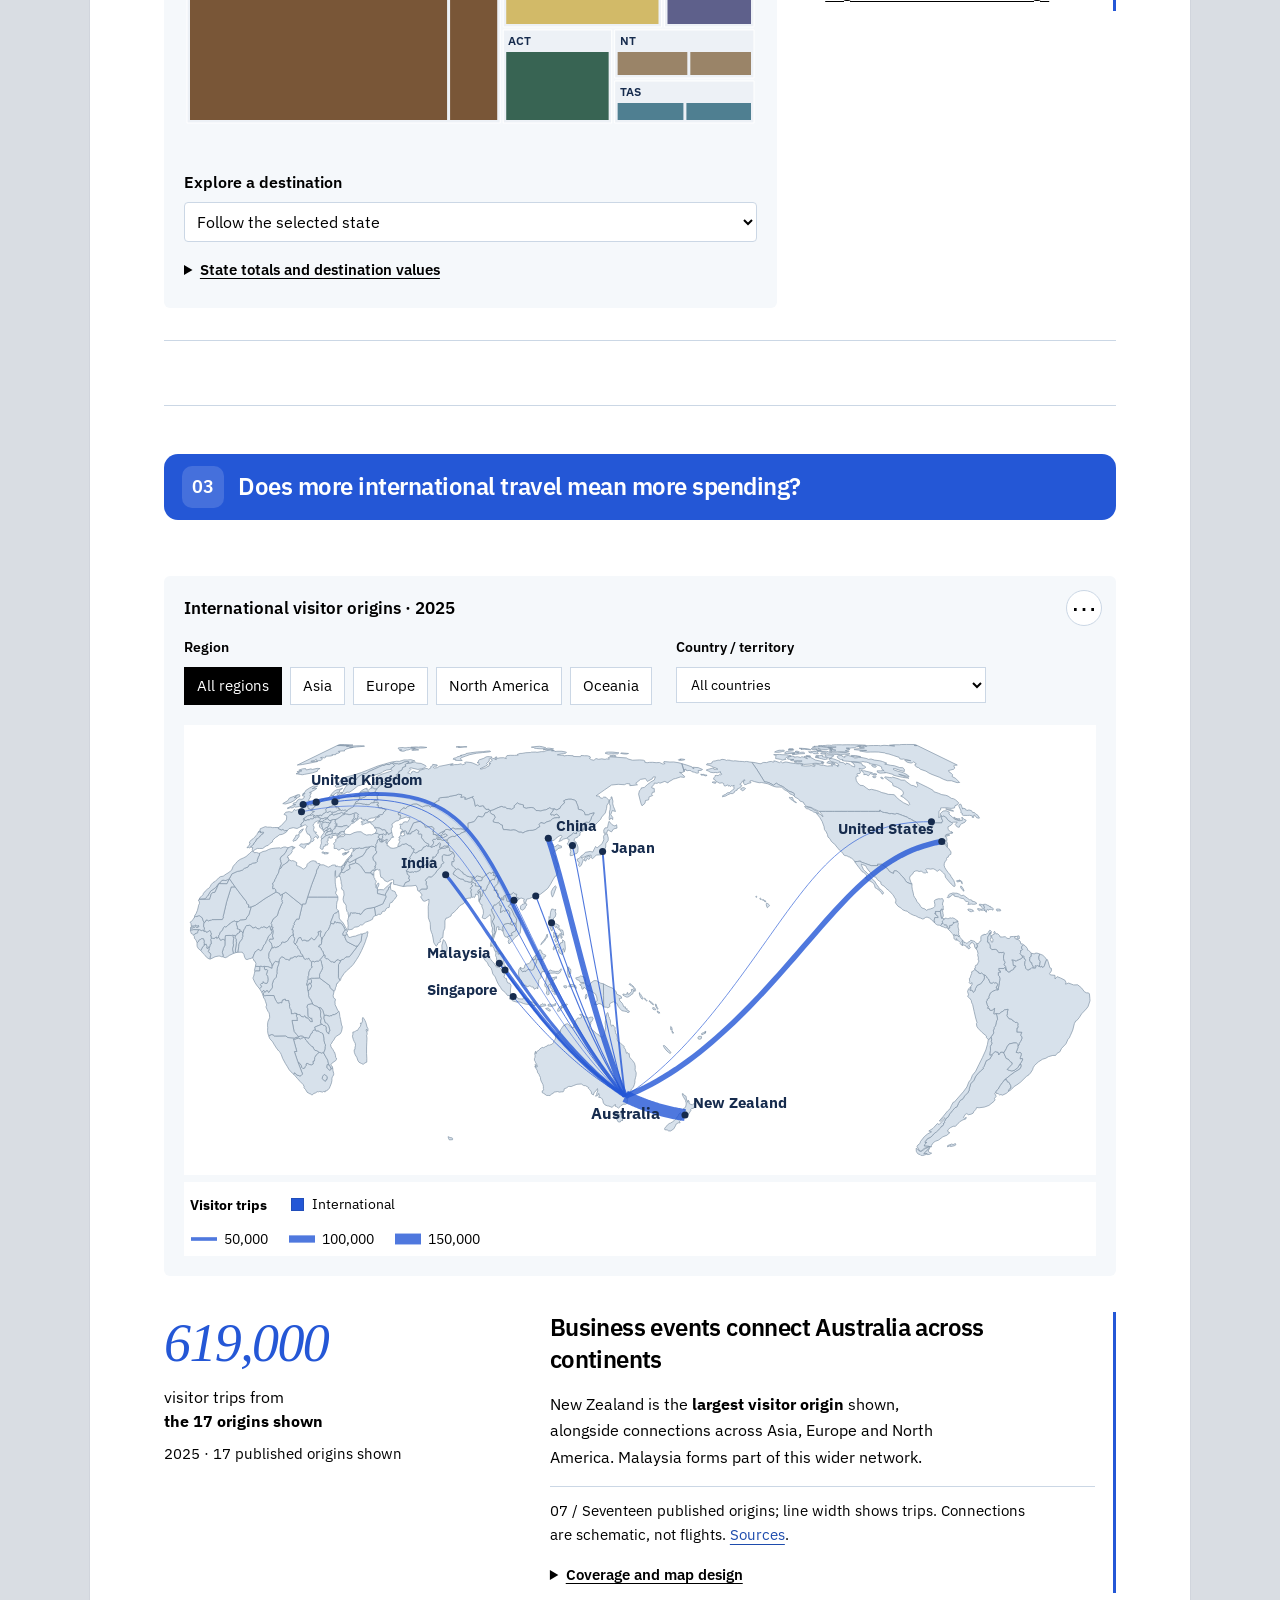
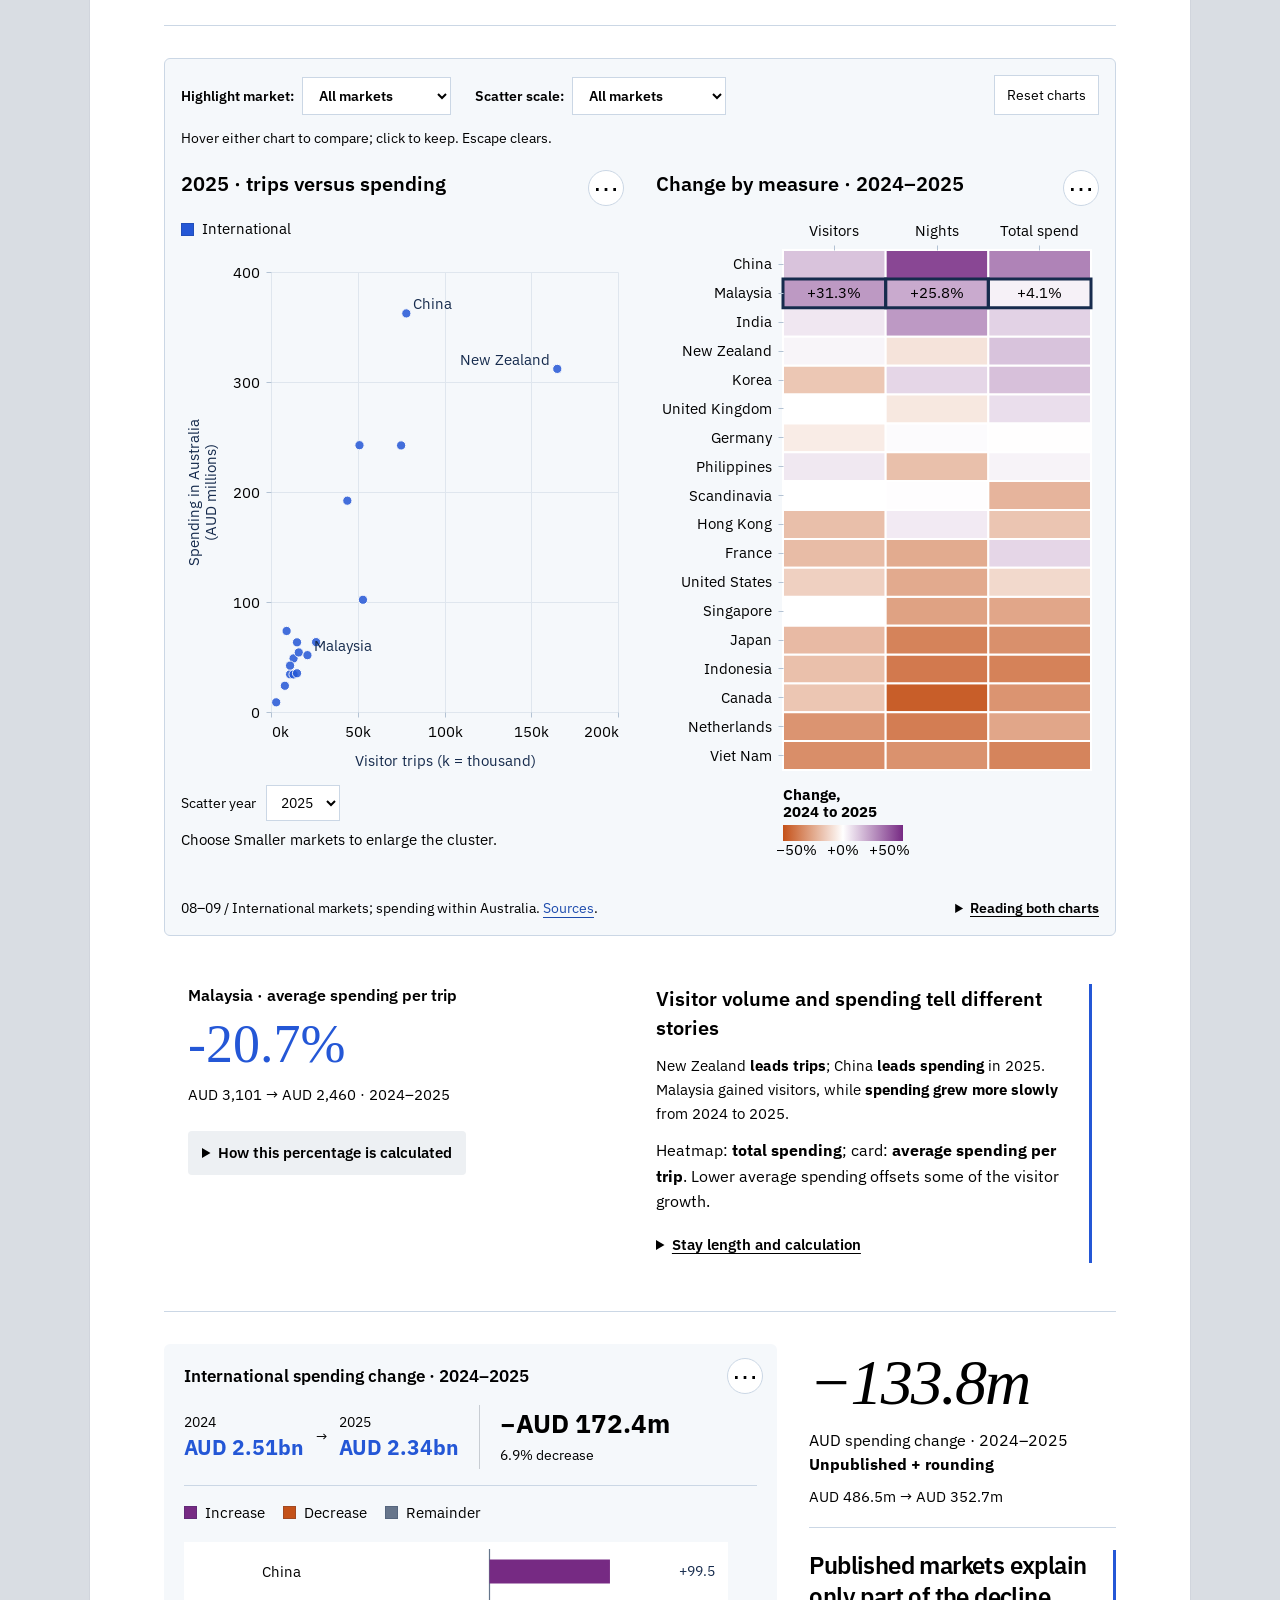
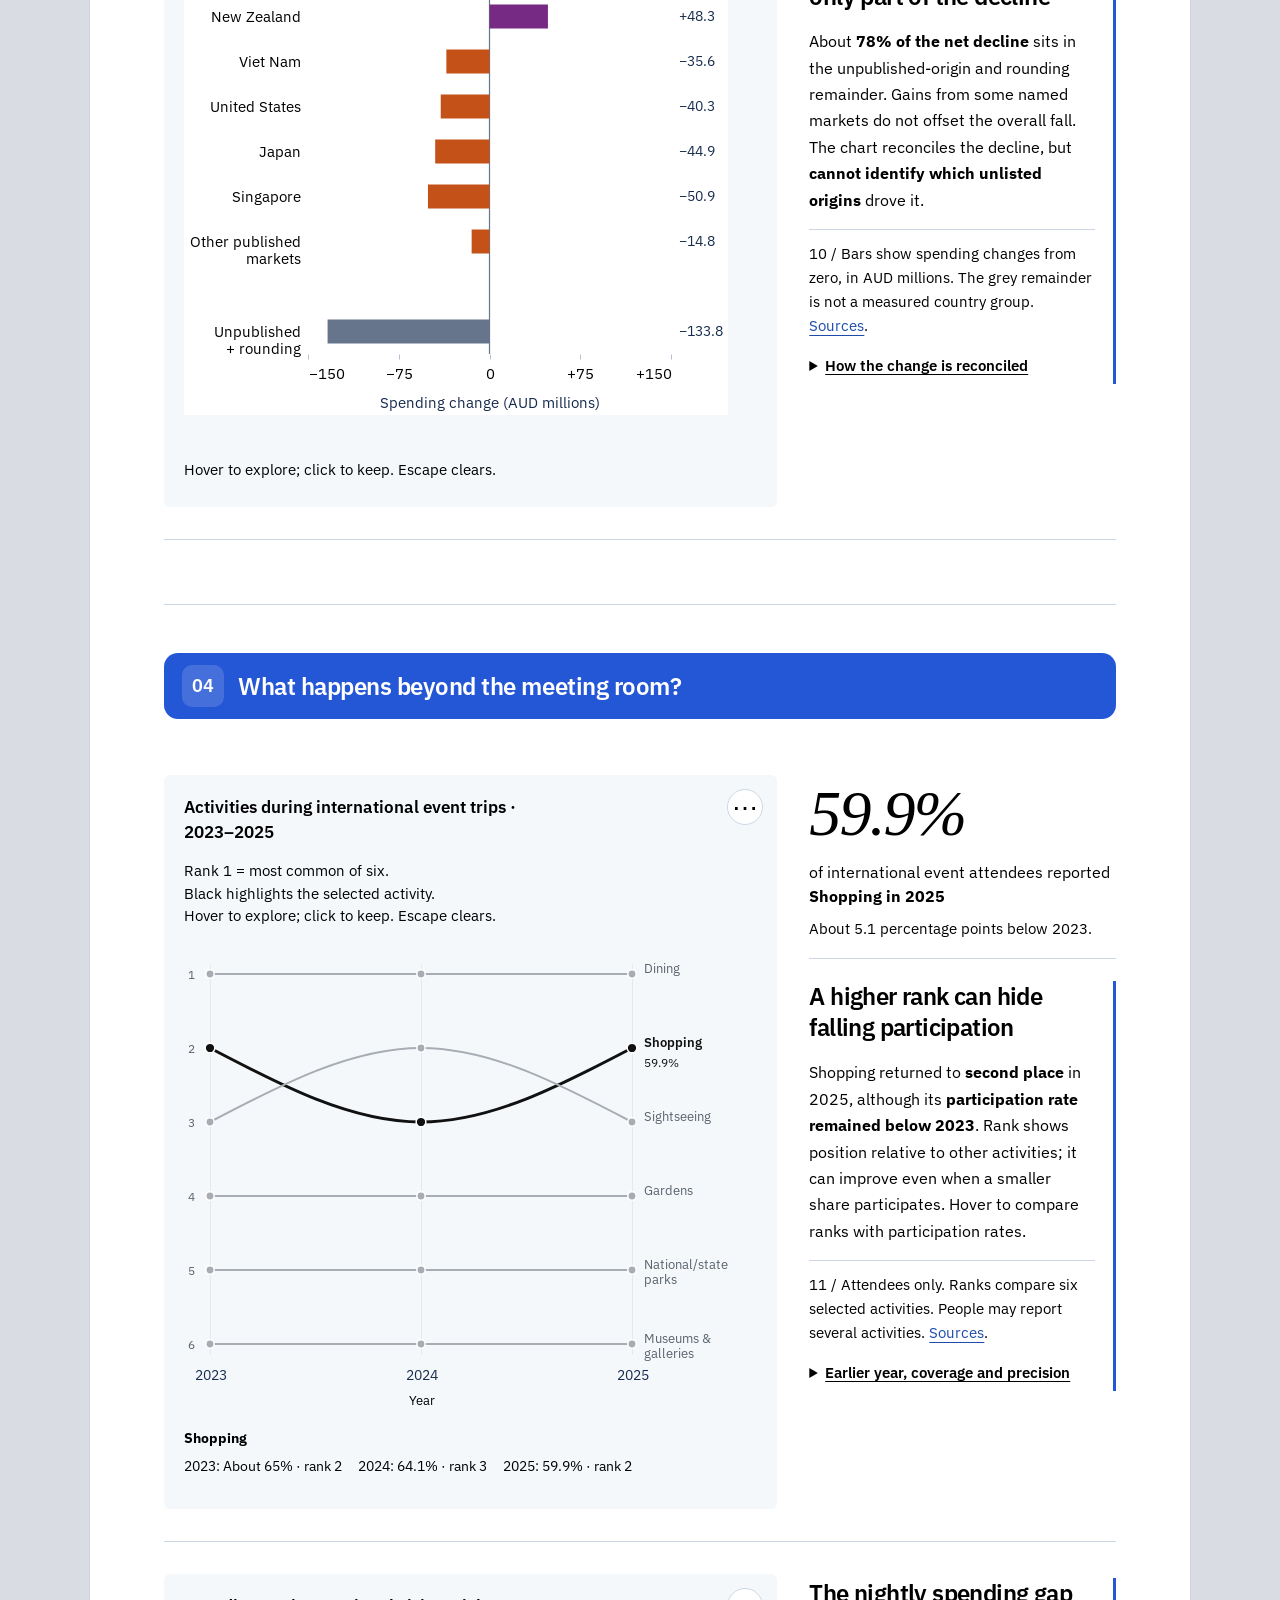
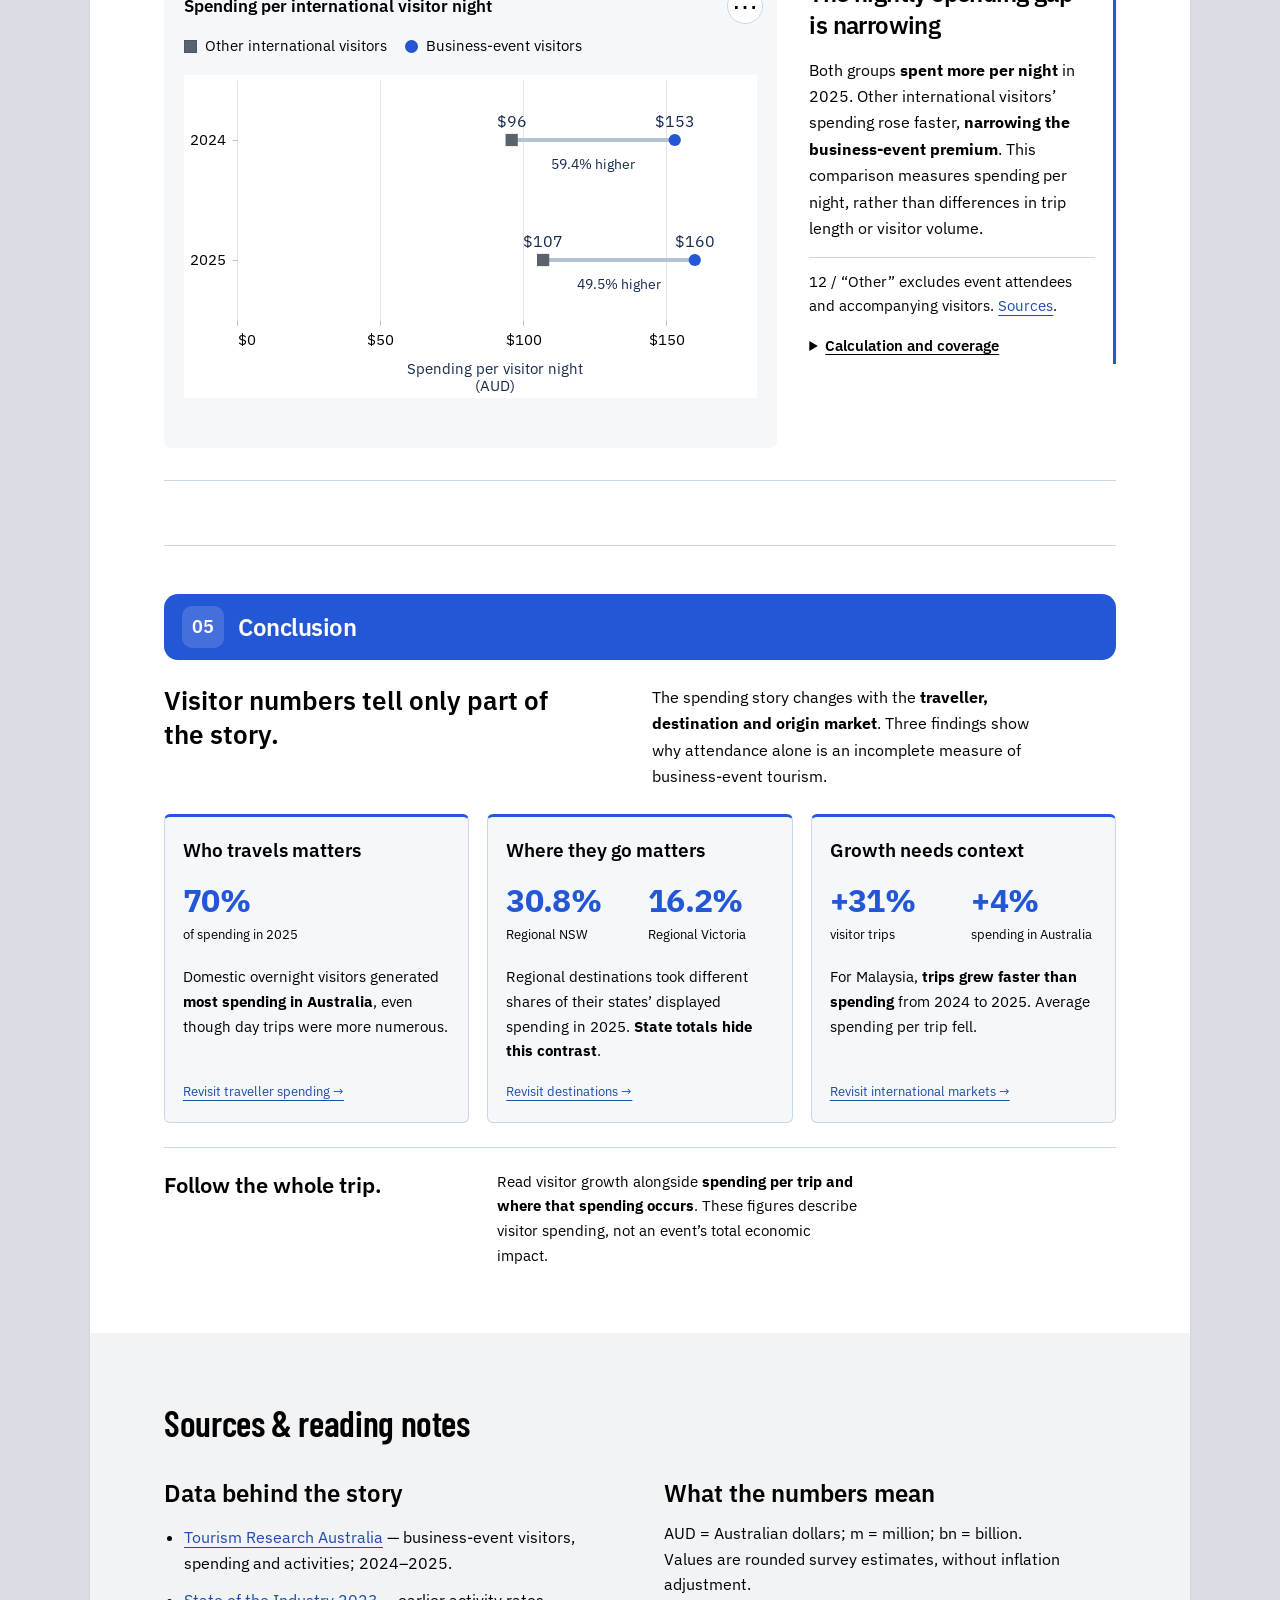
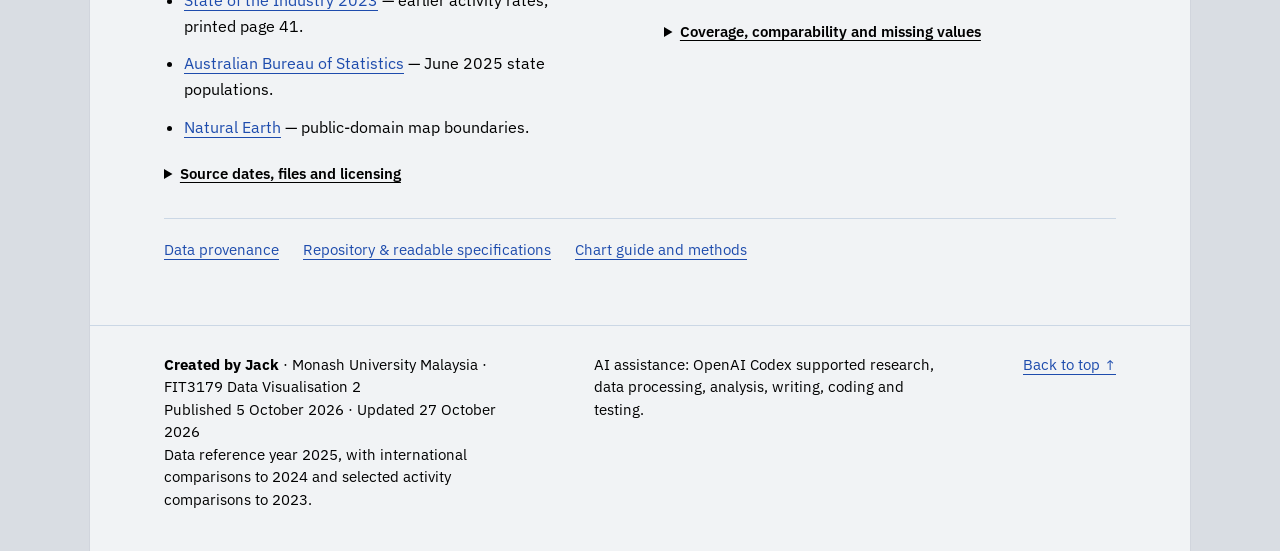
==== commit 9317afd6: "Add dynamic spending-change statistic card" ====
--- a/index.html
+++ b/index.html
@@ -7,10 +7,10 @@
 <title>Tourism and Business · Australia's business-event visitors</title>
 <!-- INTERVIEW: CSS styles the page; chart marks and axes are configured separately in their Vega/Vega-Lite specifications. -->
 <!-- Refresh the stylesheet version whenever its contents change, so cached CSS cannot mismatch new HTML. -->
-<link rel="stylesheet" href="style.css?v=b2f1c44cd77a"><link rel="icon" href="favicon.svg" type="image/svg+xml">
+<link rel="stylesheet" href="style.css?v=dd7171044d41"><link rel="icon" href="favicon.svg" type="image/svg+xml">
 <!-- Refresh the app.js content hash whenever its code changes, especially when chart structures change. -->
 <!-- INTERVIEW: Load Vega, Vega-Lite, Vega-Embed and then app.js in that order. defer waits until HTML parsing finishes before execution. -->
-<script defer src="vendor/vega.min.js"></script><script defer src="vendor/vega-lite.min.js"></script><script defer src="vendor/vega-embed.min.js"></script><script defer src="app.js?v=4a82d0f05320"></script>
+<script defer src="vendor/vega.min.js"></script><script defer src="vendor/vega-lite.min.js"></script><script defer src="vendor/vega-embed.min.js"></script><script defer src="app.js?v=3a9b40e6b2b1"></script>
 <script defer src="typography.js?v=54bcdddcdc6f"></script>
 </head>
 <body>
@@ -114,7 +114,7 @@
 <!-- INTERVIEW: Figure 10: chart10 is the mount point for specification 10. The chart-tools data attributes select its data table and specification links. -->
  <figure class="story-row">
  <div class="story-plot"><p class="plot-title">International spending change · 2024–2025</p><div class="spending-change-summary" aria-label="National international visitor spending in Australia"><div class="spending-total-pair"><span>2024 <strong id="spending-before">AUD 2.51bn</strong></span><span aria-hidden="true">→</span><span>2025 <strong id="spending-after">AUD 2.34bn</strong></span></div><p><strong id="spending-net">−AUD 172.4m</strong><span id="spending-net-rate">6.9% decrease</span></p></div><div class="semantic-legend" data-legend="spending-change" aria-label="Chart colour legend"></div><div id="chart10" class="chart" tabindex="0" aria-label="Spending change contributions. Use arrow keys to select; Escape clears."></div><p class="control-hint">Hover to explore; click to keep. Escape clears.</p><div class="chart-tools" data-chart="10-spending-change" data-table="waterfall"></div></div>
- <figcaption class="story-note"><div class="story-explanation"><h3 id="change-insight-title">Published markets explain only part of the decline</h3><p id="change-insight" class="chart-intro" aria-live="polite">About <strong>78% of the net decline</strong> sits in the unpublished-origin and rounding remainder. Gains from some named markets do not offset the overall fall. The chart reconciles the decline, but <strong>cannot identify which unlisted origins</strong> drove it.</p><div class="figure-method"><p>10 / Bars show spending changes from zero, in AUD millions. The grey remainder is not a measured country group. <a href="#sources">Sources</a>.</p><details class="caption-detail"><summary>How the change is reconciled</summary><p>National totals appear above the chart. Positive bars extend right; negative bars extend left. The gap separates the unpublished-origin and rounding remainder from published-market changes. The six largest published market changes appear separately. “Other published markets” combines the remaining 12.</p><p>“Unpublished + rounding” is the national change minus all 18 published-market changes. Contributions reconcile the totals; they do not explain causes.</p></details></div></div></figcaption>
+ <figcaption class="story-note"><div class="map-stat-card change-stat-card" aria-live="polite" aria-atomic="true"><span id="change-stat-value">−133.8m</span><p class="map-stat-caption">AUD spending change · 2024–2025<br><strong id="change-stat-name">Unpublished + rounding</strong></p><p id="change-stat-years">AUD 486.5m → AUD 352.7m</p></div><div class="story-explanation"><h3 id="change-insight-title">Published markets explain only part of the decline</h3><p id="change-insight" class="chart-intro" aria-live="polite">About <strong>78% of the net decline</strong> sits in the unpublished-origin and rounding remainder. Gains from some named markets do not offset the overall fall. The chart reconciles the decline, but <strong>cannot identify which unlisted origins</strong> drove it.</p><div class="figure-method"><p>10 / Bars show spending changes from zero, in AUD millions. The grey remainder is not a measured country group. <a href="#sources">Sources</a>.</p><details class="caption-detail"><summary>How the change is reconciled</summary><p>National totals appear above the chart. Positive bars extend right; negative bars extend left. The gap separates the unpublished-origin and rounding remainder from published-market changes. The six largest published market changes appear separately. “Other published markets” combines the remaining 12.</p><p>“Unpublished + rounding” is the national change minus all 18 published-market changes. Contributions reconcile the totals; they do not explain causes.</p></details></div></div></figcaption>
  </figure>
 </section>
 <section class="band" id="beyond"><div class="chapter wrap">
--- a/style.css
+++ b/style.css
@@ -596,8 +596,11 @@
 @media(max-width:760px){.methods.wrap,footer.wrap{padding-left:18px;padding-right:18px}}
 
 #chart10:focus-visible{outline:2px solid var(--blue);outline-offset:4px}
-#change-insight{min-height:205px}
+#change-insight{min-height:0}
 
 /* Keep the selected activity statistic beside its explanation. */
 .activity-stat-card #activity-stat-value{display:block;font:italic clamp(48px,5vw,64px)/1.1 Georgia,serif;color:#000;margin-bottom:10px;letter-spacing:-.03em}
 .activity-stat-card #activity-stat-change{font-size:var(--type-small);line-height:1.5;margin:0;max-width:none}
+
+.change-stat-card #change-stat-value{display:block;font:italic clamp(48px,5vw,64px)/1.1 Georgia,serif;color:#000;margin-bottom:10px;letter-spacing:-.03em}
+.change-stat-card #change-stat-years{font-size:var(--type-small);line-height:1.5;margin:0;max-width:none}
